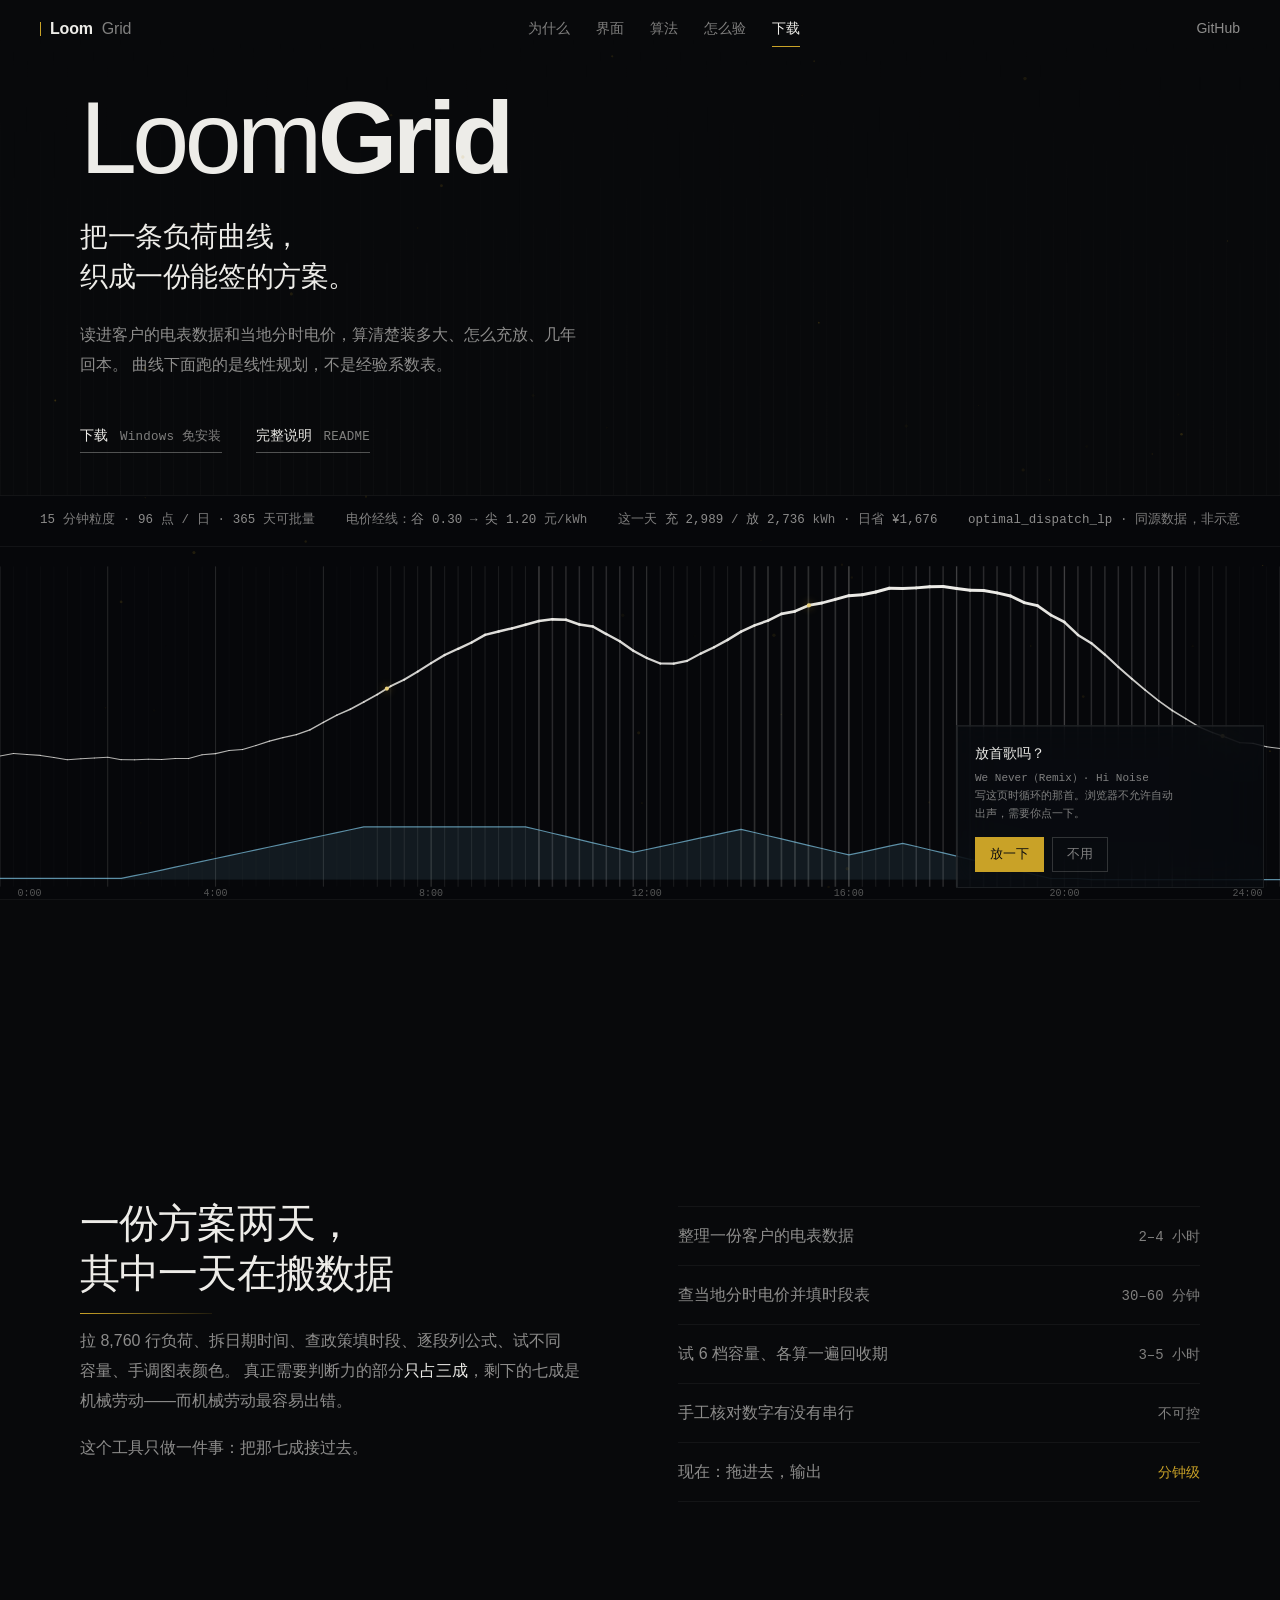
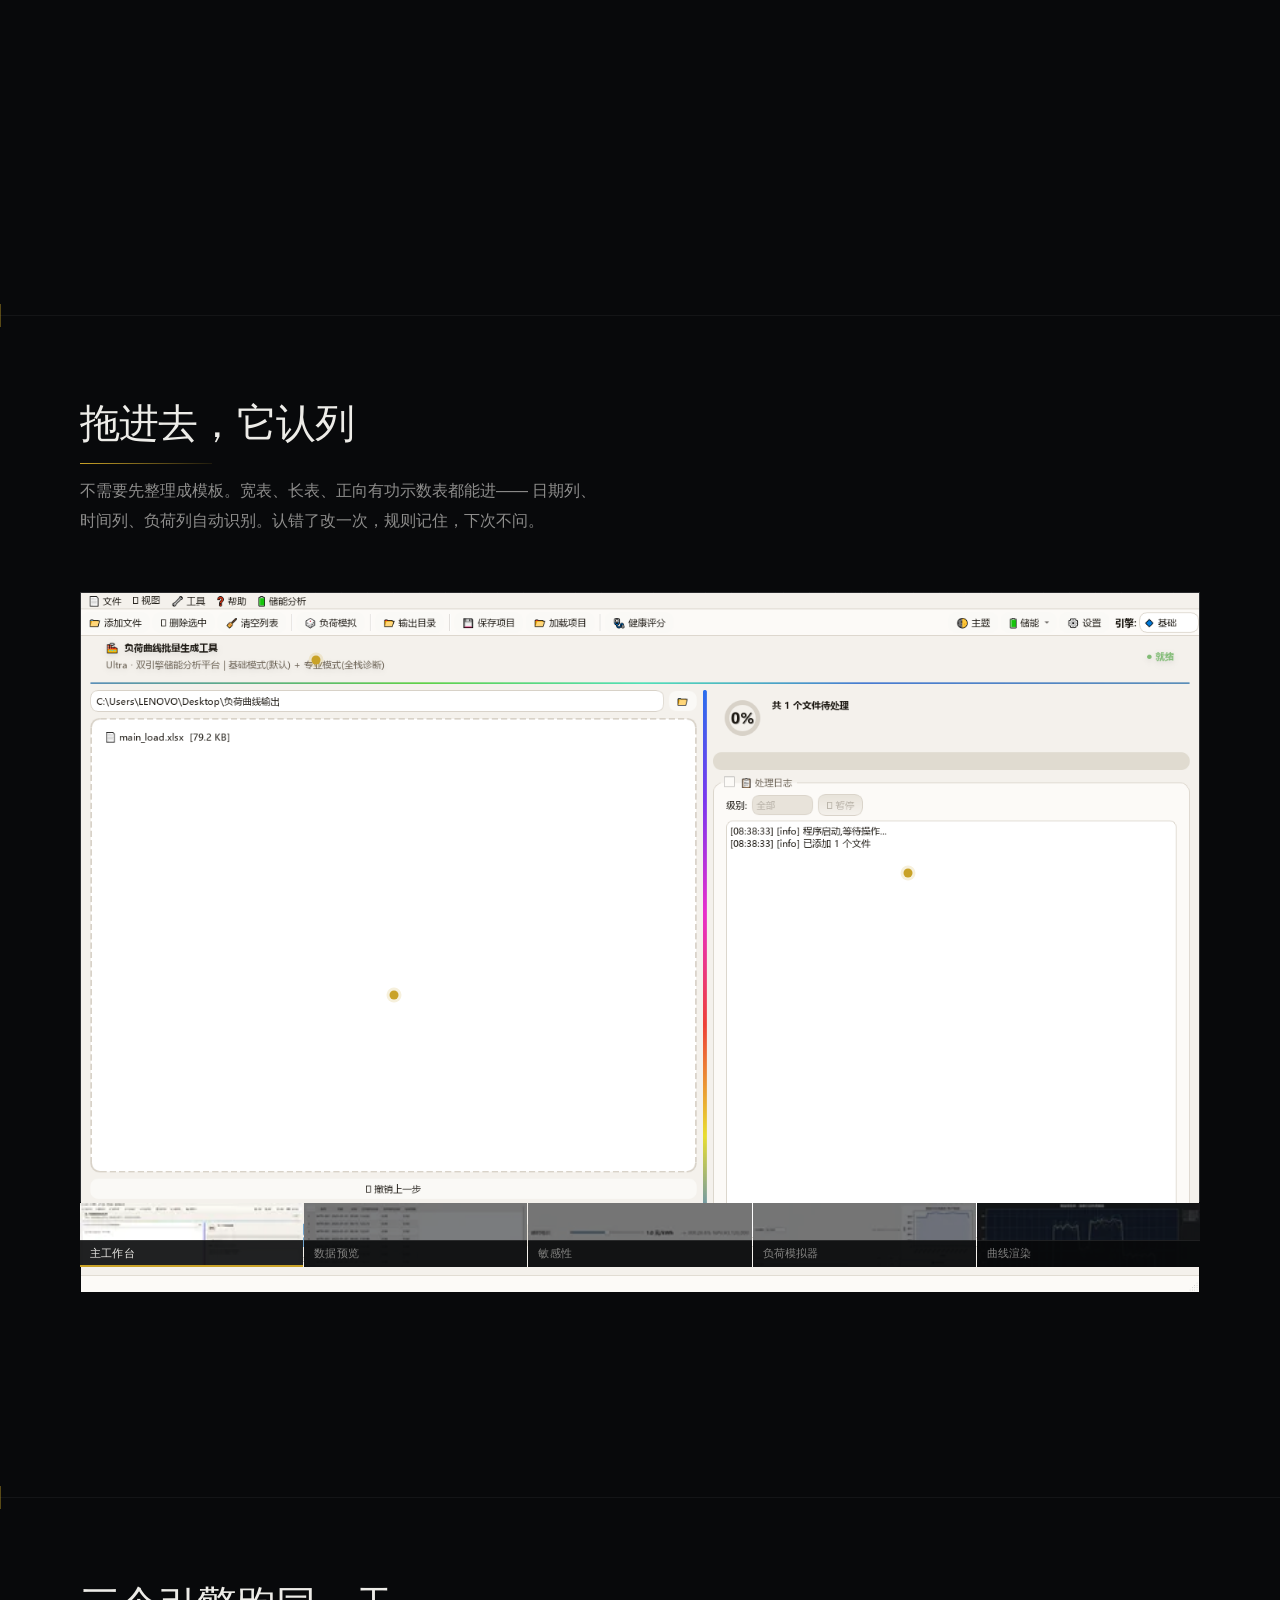
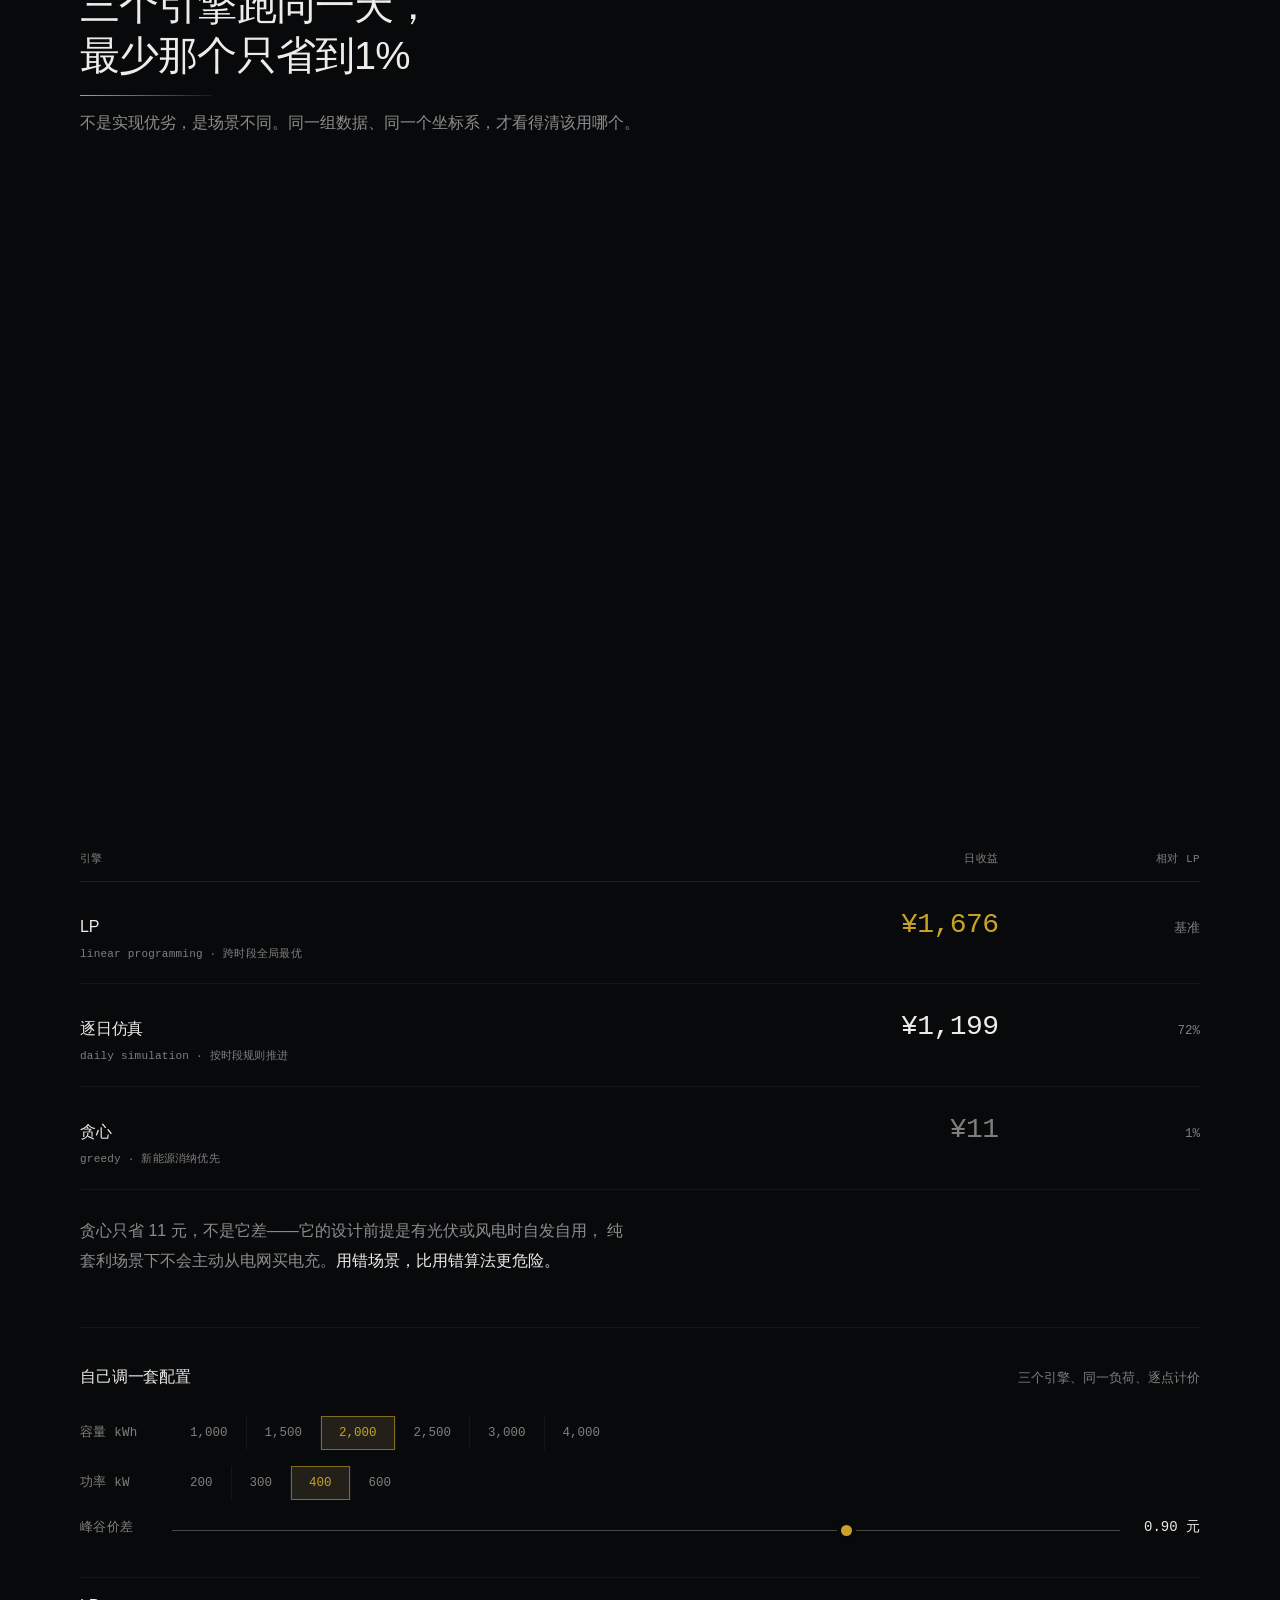
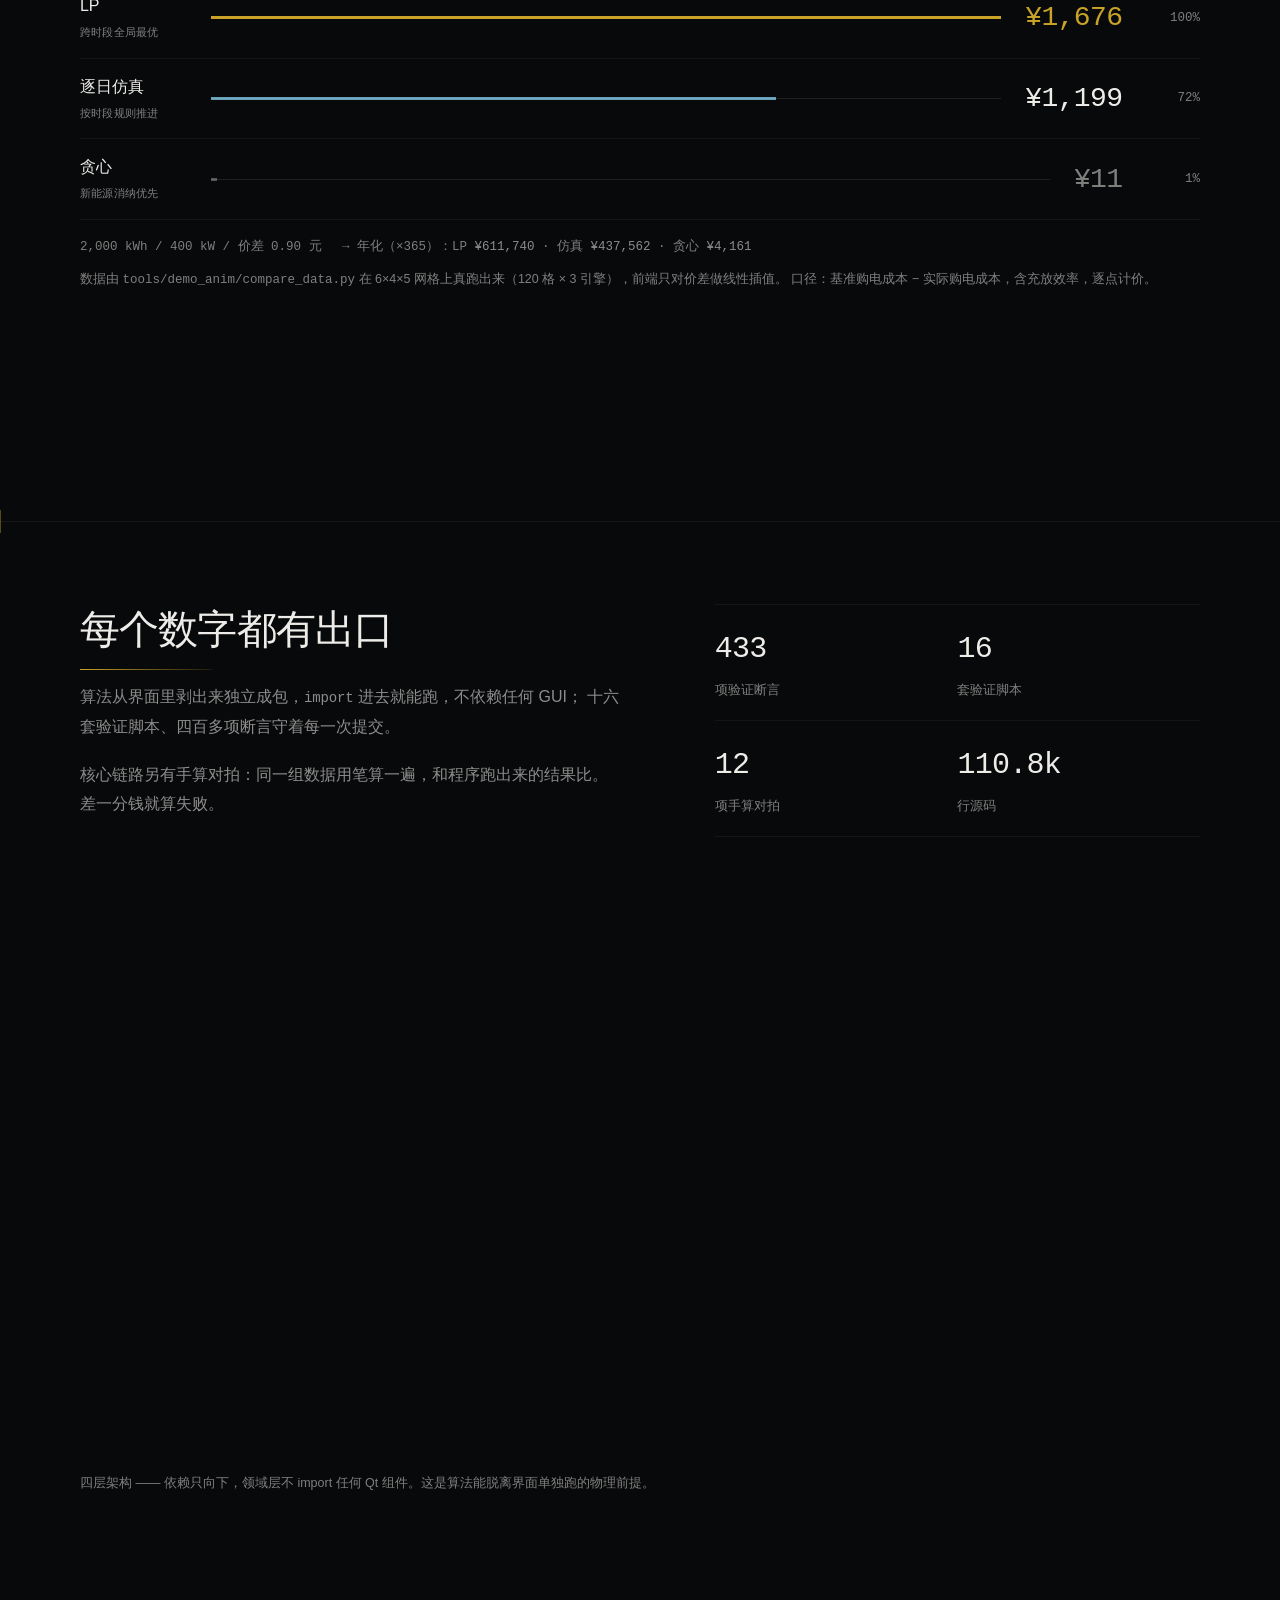
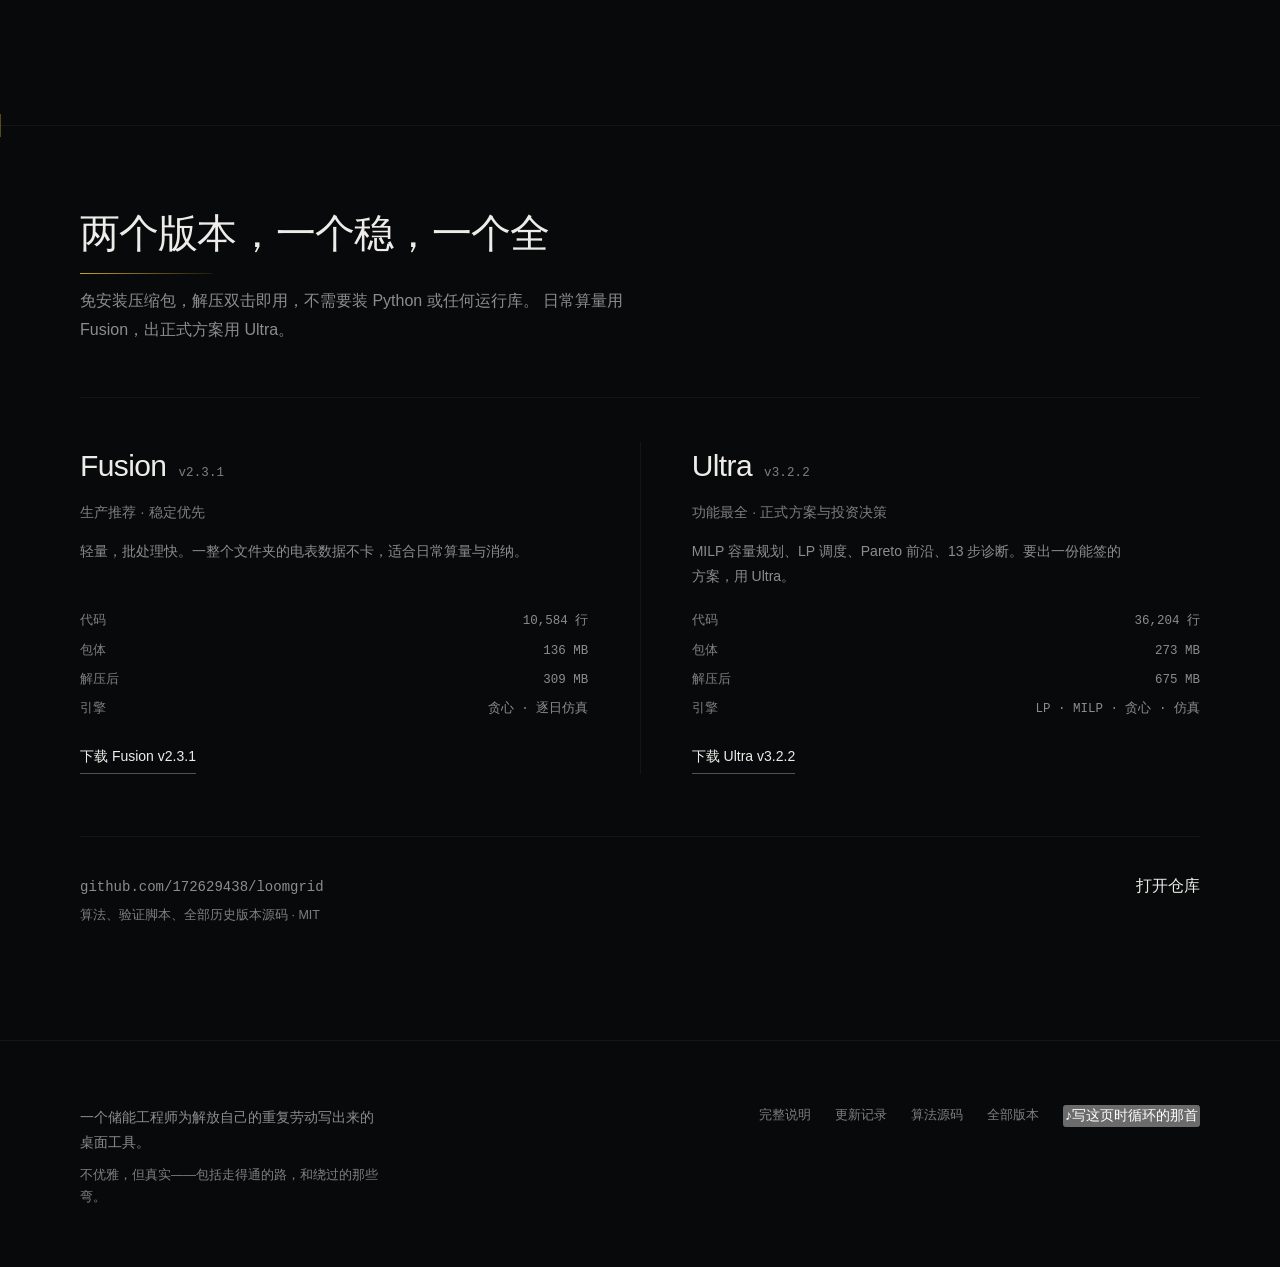
==== docs/index.html @ 033e8737 "fix(pages): 四处「紧」的地方松一档 逐元素量了内边距、文字宽、容器宽，再逐个截图看。数据上没有溢出 （scrollWidth 全部 ≤ clientWidth），但视觉上有四处贴得太近。 " ====
<!DOCTYPE html>
<html lang="zh-CN">
<head>
<meta charset="utf-8">
<meta name="viewport" content="width=device-width, initial-scale=1">
<title>LoomGrid · 工商业储能测算工作台</title>
<meta name="description" content="读进客户的电表数据和当地分时电价，算清楚装多大、怎么充放、几年回本。算法可单独运行，433 项断言守着每一个数字。">
<link rel="icon" href="assets/app.png" sizes="256x256">
<link rel="apple-touch-icon" href="assets/app.png">
<meta name="theme-color" content="#08090B">
<meta name="color-scheme" content="dark">
<link rel="canonical" href="https://172629438.github.io/loomgrid/">

<!-- 分享卡片：没有这几行，链接发到群里就只有一行裸 URL -->
<meta property="og:type" content="website">
<meta property="og:site_name" content="LoomGrid">
<meta property="og:title" content="LoomGrid · 把一条负荷曲线，织成一份能签的方案">
<meta property="og:description" content="工商业储能测算工作台：读进电表数据与分时电价，算清装多大、怎么充放、几年回本。曲线下面跑的是线性规划，不是经验系数表。">
<meta property="og:image" content="https://172629438.github.io/loomgrid/assets/og.png">
<meta property="og:image:width" content="1200">
<meta property="og:image:height" content="630">
<meta property="og:url" content="https://172629438.github.io/loomgrid/">
<meta property="og:locale" content="zh_CN">
<meta name="twitter:card" content="summary_large_image">
<meta name="twitter:title" content="LoomGrid · 把一条负荷曲线，织成一份能签的方案">
<meta name="twitter:description" content="工商业储能测算工作台。线性规划求解，433 项断言守着每一个数字。">
<meta name="twitter:image" content="https://172629438.github.io/loomgrid/assets/og.png">
<script>
/* 渐进增强：脚本可用才启用入场编排；否则整页静态完整可读 */
document.documentElement.className += ' js';
</script>
<style>
/* ══════════════════════════════════════════════════════════════
   LoomGrid 落地页 · 方向「经线」

   页面是一台织机：时间轴是经线，数据是纬线，方案是织出来的布。
   Loom = 织机，Grid = 电网。名字里的隐喻第一次被用起来。

   TOKEN 计划
   ─────────────────────────────────────────────────────────────
   色彩   void #08090B（底 88%） · ink #EDECE8（暖白，非纯白）
          ash 三级 .58/.34/.18 · gold #C9A227（全页 <1.5%）
          ice #8FDDFF（只给数据：曲线 / SOC）
   字体   正文 "PingFang SC","Microsoft YaHei",sans-serif
          数字与刻度 ui-monospace,"JetBrains Mono",Consolas
   字阶   88 / 42 / 20 / 15 / 12.5  （5 档，标题与正文 5.9× 跳跃）
   间距   节距 clamp(104px,12vw,176px) · 内容宽 1120px
   硬约束 圆角 0 · 阴影 0 · 发光 0 · 渐变按钮 0 · 大写 eyebrow 0
   ─────────────────────────────────────────────────────────────
   刻意排除（对照反 AI 味清单逐条点名）：
     全大写 tracked 眉题 / 中点串 / → 尾巴 / 01–04 编号卡 /
     数字递增 / 万物滚动 fade-up / 彩色 accent >2 / 单一圆角全元素 /
     hover:scale / 伪真诚标题句
   ══════════════════════════════════════════════════════════════ */

:root{
  --void:#08090B;
  --ink:#EDECE8;
  /* 三档灰的透明度按 WCAG AA 反算过（背景 #08090B）：
       .58 → 5.8:1   正文
       .52 → 4.9:1   次要信息（原 .34 只有 2.72:1，不达标）
       .32 → 2.6:1   纯装饰（箭头、单位、分隔符——正文不引用这一档） */
  --ash1:rgba(237,236,232,.58);
  --ash2:rgba(237,236,232,.52);
  --ash3:rgba(237,236,232,.32);
  --gold:#C9A227;
  --gold-dim:rgba(201,162,39,.42);
  --ice:#8FDDFF;
  --line:rgba(237,236,232,.10);
  --line-soft:rgba(237,236,232,.055);
  --sans:"PingFang SC","Microsoft YaHei",-apple-system,"Segoe UI",sans-serif;
  --mono:ui-monospace,"JetBrains Mono","Cascadia Mono",Consolas,monospace;
  --wrap:1120px;

  /* ── 动效 token ────────────────────────────────────────────────
     时间：四档。140 以下给颜色/透明度，600 以上给整块进出。
     缓动：默认 cubic-bezier，浏览器支持 linear() 时换成真弹簧
           （阻尼谐振子方程采样，见 tools/motion_tokens.py）。

     为什么不全用弹簧：CSS transition 被中途打断时有个
     "reversing shortening factor"，会把剩余时长按比例压短——
     弹簧本来 620ms，中途反向可能只跑 150ms，看起来像撞墙。
     所以弹簧只给"一次性、不会被打断"的过渡（幕布、条形、金线）；
     高频交互（探针、hover）用普通 ease，反而不违和。
     ───────────────────────────────────────────────────────────── */
  --t-1:120ms;   /* 微：颜色、透明度 */
  --t-2:220ms;   /* 小：下划线、按钮 */
  --t-3:380ms;   /* 中：面板、条形 */
  --t-4:620ms;   /* 大：幕布、整块 */

  --ease-out:cubic-bezier(.22,1,.36,1);
  --ease-in-out:cubic-bezier(.65,0,.35,1);
  --spring-tight:cubic-bezier(.34,1.32,.64,1);
  --spring-soft:cubic-bezier(.22,1,.36,1);
  --spring-snap:cubic-bezier(.2,1.7,.5,1);

  /* 字号：8 档。19 → 8 的依据是「人眼分辨不出来、代码里却各写各的」——
     10.5/11 合并、11.5/12/12.5 合并、13~14.52 合并、15~17 合并。
     合并后每档都有明确职责，改版时只改这里。               */
  --fs-11:11px;      /* 刻度：表头、单位、播放器时间 */
  --fs-12_5:12.5px;  /* 小字：元信息、说明、标签 */
  --fs-14:14px;      /* 紧凑：导航、按钮、卡内正文 */
  --fs-16:16px;      /* 正文 */
  --fs-28:28px;      /* 金额：表格与对照器统一 */
  --fs-30:30px;      /* 展示数字、h3、hero 副标题 */
  --fs-42:42px;      /* h2 */
  --fs-104:104px;    /* h1 */
}

@supports (transition-timing-function: linear(0,1)){
  :root{
    --spring-tight:linear(0, 0.0839, 0.2657, 0.4706, 0.6565, 0.8045, 0.9106, 0.9789, 1.0174, 1.0347, 1.0384, 1.0345, 1.0272, 1.0194, 1.0124, 1.0069, 1.003, 1.0006, 0.9992, 0.9986, 0.9985, 0.9987, 0.999, 0.9993, 1);
    --spring-soft:linear(0, 0.0437, 0.1446, 0.2697, 0.3986, 0.5193, 0.6257, 0.7156, 0.7891, 0.8473, 0.8924, 0.9264, 0.9515, 0.9695, 0.9821, 0.9906, 0.9962, 0.9996, 1.0016, 1.0026, 1.0029, 1.0029, 1.0027, 1.0023, 1.0019, 1.0015, 1.0012, 1.0009, 1.0007, 1);
    --spring-snap:linear(0, 0.1146, 0.3633, 0.6349, 0.8625, 1.0181, 1.1011, 1.1262, 1.1139, 1.0832, 1.0488, 1.0194, 0.9989, 0.9878, 0.9841, 0.9854, 0.9891, 0.9935, 0.9973, 1, 1.0015, 1.002, 1.0019, 1.0014, 1.0009, 1.0004, 1);
  }
}

*{margin:0;padding:0;box-sizing:border-box}
html{scroll-behavior:smooth}
body{
  background:var(--void);color:var(--ink);
  font-family:var(--sans);line-height:1.62;
  -webkit-font-smoothing:antialiased;
  overflow-x:hidden;
}
img{display:block;max-width:100%}
a{color:inherit;text-decoration:none}
::selection{background:rgba(201,162,39,.28)}

.wrap{width:min(var(--wrap),calc(100% - 44px));margin:0 auto}

/* ── 经线装置 ───────────────────────────────────────────────
   整页共用一套 24 小时经线。hero 里它是电价，后面各节里它是
   极淡的背景纹理（opacity 0.02），让整页读起来是同一块布。   */
.warp{position:absolute;inset:0;pointer-events:none;z-index:0;overflow:hidden}
.warp svg{width:100%;height:100%}

/* ── 节 ── */
/* 节距：线上 clamp(88,9vw,116) + 线下 clamp(64,6.4vw,84)。
   之前 padding 一整块 172.8px、分割线紧贴内容，线上有留白而线下为零——
   分割线看起来像压在标题上，而不是把两节分开。 */
section{position:relative;padding:clamp(88px,9vw,116px) 0 clamp(88px,9vw,116px);scroll-margin-top:58px}
section > .wrap{position:relative;z-index:1}

/* 节首：一条贯穿线 + 左端金色刻度 */
.cut{
  height:1px;background:var(--line-soft);position:relative;
  margin-bottom:clamp(64px,6.4vw,84px);
}
.cut::before{
  content:"";position:absolute;left:0;top:-11px;
  width:1px;height:23px;background:var(--gold-dim);
}

/* ── 标题系统 ── */
h2{
  font-size:clamp(26px,3.1vw,42px);
  font-weight:500;letter-spacing:-.022em;line-height:1.26;
  max-width:22ch;text-wrap:balance;
}
h2 .q{color:var(--ash1)}
.lead{
  font-size:clamp(var(--fs-14),1.32vw,var(--fs-16));
  color:var(--ash1);max-width:64ch;margin-top:28px;
  line-height:1.86;font-weight:300;
  /* 字号收敛后 60ch 的绝对宽度变窄，正文最后一行会被挤成孤字（实测
     #workbench 的 lead 末行只剩「问。」）。pretty 专门避免这个。 */
  text-wrap:pretty;
}
.lead b{color:var(--ink);font-weight:500}
.lead code{
  font-family:var(--mono);font-size:var(--fs-14);
  color:var(--ash1);letter-spacing:-.01em;
}
.sub{font-size:var(--fs-12_5);color:var(--ash2);line-height:1.7;text-wrap:pretty}

/* ══════════ 导航 ══════════ */
nav{
  position:fixed;top:0;left:0;right:0;z-index:90;
  display:flex;align-items:center;justify-content:space-between;
  padding:0 clamp(18px,3.4vw,40px);height:58px;
  border-bottom:1px solid transparent;
  transition:background var(--t-2) var(--ease-out),border-color var(--t-2) var(--ease-out);
}
nav.on{background:rgba(8,9,11,.86);backdrop-filter:blur(12px);border-bottom-color:var(--line-soft)}
.brand{display:flex;align-items:center;gap:9px;font-size:var(--fs-16);letter-spacing:-.012em;font-weight:600}
.brand i{width:1px;height:14px;background:var(--gold);display:block}
.brand b{font-weight:600}
.brand span{font-weight:300;color:var(--ash2)}
.navlist{display:flex;gap:26px;font-size:var(--fs-14);color:var(--ash2)}
.navlist a{transition:color var(--t-1) var(--ease-out)}
.navlist a:hover{color:var(--ink)}
.navout{font-size:var(--fs-14);color:var(--ash1);transition:color var(--t-1) var(--ease-out)}
.navout:hover{color:var(--ink)}
@media(max-width:860px){.navlist{display:none}}

/* ══════════ HERO ══════════ */
#hero{padding:0;min-height:100vh;display:flex;flex-direction:column;justify-content:flex-end;position:relative}

/* 经线穿屏：96 根竖线从顶部一直延伸到织面，上部渐隐。
   整个首屏因此是同一块布，而不是“文字 + 下方一张图”。*/
#hero::before{
  content:"";position:absolute;inset:0;z-index:0;pointer-events:none;
  background-image:linear-gradient(90deg,rgba(237,236,232,.055) 1px,transparent 1px);
  background-size:calc(100% / 96) 100%;
  -webkit-mask-image:linear-gradient(180deg,transparent 0%,rgba(0,0,0,.22) 26%,rgba(0,0,0,.55) 62%,#000 88%);
  mask-image:linear-gradient(180deg,transparent 0%,rgba(0,0,0,.22) 26%,rgba(0,0,0,.55) 62%,#000 88%);
}
#hero > *{position:relative;z-index:1}

.hero-top{
  flex:1;display:flex;align-items:center;
  padding:clamp(80px,9vh,100px) 0 clamp(28px,3.6vh,40px);
}
.hero-copy{width:min(var(--wrap),calc(100% - 44px));margin:0 auto}
h1{
  font-size:clamp(54px,8vw,104px);
  font-weight:400;letter-spacing:-.045em;line-height:.94;
  margin-bottom:clamp(18px,2.6vw,30px);
}
h1 b{font-weight:600}
.hero-line{
  font-size:clamp(20px,2.2vw,30px);font-weight:400;
  letter-spacing:-.014em;line-height:1.45;color:var(--ink);
  max-width:24ch;
}
.hero-line .dim{color:var(--ash2)}
.hero-desc{
  margin-top:22px;font-size:clamp(var(--fs-14),1.28vw,var(--fs-16));
  color:var(--ash1);max-width:56ch;line-height:1.86;font-weight:300;
}
.hero-act{margin-top:clamp(30px,4vw,44px);display:flex;gap:34px;flex-wrap:wrap}
.hero-act a{
  font-size:var(--fs-14);color:var(--ink);padding-bottom:5px;
  border-bottom:1px solid var(--ash3);transition:border-color var(--t-1) var(--ease-out),color var(--t-1) var(--ease-out);
}
.hero-act a:hover{border-bottom-color:var(--gold);color:var(--gold)}
.hero-act a em{font-style:normal;font-family:var(--mono);font-size:var(--fs-12_5);color:var(--ash2);margin-left:8px;letter-spacing:.02em}

/* 织面 —— 全幅，贴上下两条线，不在任何卡片里 */
.loom{
  position:relative;width:100%;
  border-top:1px solid var(--line-soft);
  border-bottom:1px solid var(--line-soft);
  background:#06070A;
}
.loom{position:relative}
.loom svg{display:block;width:100%;height:auto;overflow:visible}


@media (prefers-reduced-motion:no-preference){
  @supports (animation-timeline: view()){
      }
}
/* 织面用 preserveAspectRatio="none" 填充容器，纵向拉伸会连带改变线宽，
   non-scaling-stroke 让描边保持设计值（1.5px 的负荷线到哪都是 1.5px）。 */
#loomSvg path,#loomSvg line{vector-effect:non-scaling-stroke}
.loom-meta{
  position:relative;display:flex;justify-content:space-between;gap:24px;
  flex-wrap:wrap;padding:14px clamp(18px,3.4vw,40px) 15px;
  font-family:var(--mono);font-size:var(--fs-12_5);line-height:1.7;
  letter-spacing:.008em;color:var(--ash2);
  border-bottom:1px solid var(--line-soft);
}
.loom-meta b{color:var(--ash1);font-weight:400}
@media(max-width:700px){.loom-meta{font-size:var(--fs-11);gap:14px}}

/* ══════════ 01 为什么 ══════════ */
.why-top{
  display:grid;grid-template-columns:1fr 1fr;gap:clamp(36px,6vw,90px);
  align-items:start;
}
@media(max-width:880px){.why-top{grid-template-columns:1fr;gap:36px}}

.costlist{margin-top:8px}
.costrow{
  display:grid;grid-template-columns:1fr auto;gap:18px;
  align-items:baseline;padding:16px 0;
  border-bottom:1px solid var(--line-soft);
}
.costrow:first-child{border-top:1px solid var(--line-soft)}
.costrow .k{font-size:var(--fs-16);color:var(--ash1)}
.costrow .v{
  font-family:var(--mono);font-size:var(--fs-14);color:var(--ash2);
  font-variant-numeric:tabular-nums;white-space:nowrap;
}
.costrow .v b{color:var(--ink);font-weight:500}
.costrow.hi .v b{color:var(--gold)}

/* ══════════ 02 界面 ══════════ */
/* 界面截图是浅底的——故意不滤不反色。给它们一个明确的框，
   它们就成了“产品的脸”，而不是一页白纸贴上来。*/
.shot{position:relative;border:1px solid rgba(237,236,232,.14);background:#0D0F13}
.shot img{width:100%;display:block}
/* 截图可放大 —— 390 屏上界面图缩到 335px 宽，文字读不出来。
   指针给 zoom-in 作为暗示，点击开原尺寸。 */
a.zoomimg{ display:block; cursor:zoom-in; position:relative; z-index:1 }

/* ── 卡牌化 ────────────────────────────────────────────────────
   炉石那套的运动逻辑：卡片有重量，悬停会「升起」，鼠标移动时跟着转。
   不抄它的美术（发光、粒子）——这是工程工具，不是游戏。

   两个变量由 JS 写入：
     --rx / --ry  鼠标在卡面上的位置（-1 ~ 1）
   卡片本体用 perspective + rotate 做出厚度感。 */
.shot{
  --rx:0; --ry:0;
  position:relative;
  transform-style:preserve-3d;
  transition:border-color var(--t-2) var(--ease-out),
             background var(--t-2) var(--ease-out),
             box-shadow var(--t-2) var(--ease-out),
             transform 420ms cubic-bezier(.22,.9,.24,1);
  will-change:transform;
}
/* ── 卡片光斑 ──────────────────────────────────────────────────
   鼠标在卡上移动，一道金色光跟着走。用 plus-lighter 只加不减，
   截图不会被压暗——这是关键，普通 overlay 会把浅底界面染成脏黄。
   --mx / --my 与 3D 倾斜共用同一组变量。 */
.shot::before{
  content:""; position:absolute; inset:0; pointer-events:none; z-index:2;
  background:radial-gradient(circle 240px at var(--mx,50%) var(--my,50%),
    rgba(201,162,39,.20), rgba(201,162,39,.06) 45%, transparent 68%);
  mix-blend-mode:plus-lighter;
  opacity:0;
  transition:opacity 300ms var(--ease-out);
}
.shot:hover::before{ opacity:1 }

/* ── 卡片金属反光 ──────────────────────────────────────────────
   一道窄光带斜着扫过卡面，位置跟鼠标走。
   和光斑（::before）分工：光斑是「照亮」，反光是「反光」——
   前者径向、后者线性，两者叠加才有金属感。
   同样用 plus-lighter，不压暗截图。 */
.shot::after{
  content:""; position:absolute; inset:0; pointer-events:none; z-index:2;
  background:linear-gradient(104deg,
    transparent 38%,
    rgba(255,255,255,.055) 46%,
    rgba(232,207,122,.13) 51%,
    rgba(255,255,255,.05) 56%,
    transparent 64%);
  background-size:260% 100%;
  background-position:var(--shx, -60%) 0;
  mix-blend-mode:plus-lighter;
  opacity:0;
  transition:opacity 320ms var(--ease-out),
             background-position 180ms linear;
}
.shot:hover::after{ opacity:1 }

/* 流动光点 */
.flowdot{ filter:drop-shadow(0 0 5px rgba(201,162,39,.85)) }
@media (prefers-reduced-motion:reduce){
  .flowg{ display:none }
  .shot::after{ display:none }
}

/* 悬停：升起 + 跟随鼠标的 3D 倾斜 + 一层投影 */
.shot:hover{
  border-color:rgba(201,162,39,.46);
  background:#101216;
  transform:
    perspective(900px)
    translateY(-10px)
    rotateX(calc(var(--ry) * -5deg))
    rotateY(calc(var(--rx) * 7deg))
    scale(1.015);
  box-shadow:
    0 28px 64px -24px rgba(0,0,0,.85),
    0 0 0 1px rgba(201,162,39,.18);
  z-index:2;
}
.shot:hover figcaption{ color:var(--ash1); border-top-color:rgba(201,162,39,.24) }
/* 按住：像把卡捏起来，压一点 */
.shot:active{ transform:perspective(900px) translateY(-4px) scale(0.995) }
/* 灯箱打开时，来源卡在原位淡出，造成「卡飞走了」的错觉 */
.shot.lifted{ opacity:.18; transition:opacity 300ms var(--ease-out) }

/* 右上角：「展开」 */
a.zoomimg::after{
  content:"展开"; position:absolute; right:10px; top:10px;
  padding:4px 9px; font-family:var(--mono); font-size:var(--fs-11);
  letter-spacing:.06em; color:var(--ink);
  background:rgba(8,9,11,.78);
  border:1px solid rgba(237,236,232,.22);
  opacity:0; transform:translateY(-4px);
  transition:opacity var(--t-1) var(--ease-out),
             transform var(--t-1) var(--ease-out);
  pointer-events:none;
}
a.zoomimg:hover::after,a.zoomimg:focus-visible::after{ opacity:1; transform:none }

/* ── 灯箱 ──────────────────────────────────────────────────────
   站内放大：遮罩 + 大图 + 标注点 + 说明 + 计数 + 左右切换。
   图按 viewport 做上限，不裁切；遮罩点空白即可关。 */
/* 灯箱：不用 display 硬切。display 无法过渡，
   改成 visibility + opacity，让遮罩能淡、图能飞。 */
.litebox{
  position:fixed; inset:0; z-index:300;
  display:flex; align-items:center; justify-content:center;
  /* 背景交给 #lbShader（WebGL 噪声溶解）；没 WebGL 时这条兜底 */
  background:rgba(6,7,10,.945);
  -webkit-backdrop-filter:blur(18px) saturate(140%);
  backdrop-filter:blur(18px) saturate(140%);
  opacity:0; visibility:hidden;
  /* 斜切推进：遮罩不是一个平面淡进来，是从下往上「被推」进来。
     绝区零的转场就是这个路子——平面在动，透明度只是配角。 */
  clip-path:inset(100% 0 0 0);
  transition:clip-path 520ms cubic-bezier(.16,.84,.24,1),
             opacity 200ms var(--ease-out),
             visibility 0s linear 520ms;
}
.litebox.on{
  opacity:1; visibility:visible;
  clip-path:inset(0 0 0 0);
  transition:clip-path 560ms cubic-bezier(.16,.84,.24,1),
             opacity 180ms var(--ease-out),
             visibility 0s;
}
/* 关闭：从下往上收回，比打开快一档（面积律：退场 0.6×进场） */
.litebox.closing{
  opacity:1;
  clip-path:inset(0 0 100% 0);
  transition:clip-path 340ms cubic-bezier(.4,.06,.3,1),
             opacity 340ms var(--ease-out) 120ms,
             visibility 0s linear 520ms;
}
/* 关闭中：遮罩先淡，与图飞回同时进行（关闭逻辑见 JS） */
.litebox.closing{
  opacity:0;
  transition:opacity 300ms var(--ease-out), visibility 0s linear 300ms;
}

/* ── shader 转场层 ─────────────────────────────────────────────
   噪声溶解由 WebGL 画；这层只在灯箱开着时存在。
   has-shader 时把 CSS 的 clip-path 和背景都让出来。 */
#lbShader{
  position:fixed; inset:0; z-index:299;
  pointer-events:none; display:none;
}
.litebox.has-shader{ background:transparent; clip-path:none !important; }
.litebox.has-shader.on, .litebox.has-shader.closing{
  clip-path:none !important;
}
/* 图与说明跟着遮罩一起淡入；FLIP 的位移由 JS 写在 transform 上，
   所以这里的 transform 只做收尾（从 0.98 到 1 那種轻微落位）。 */
.litebox .lb-stage{
  transform:scale(.985); opacity:0;
  transition:transform 420ms cubic-bezier(.22,.9,.24,1),
             opacity 300ms var(--ease-out);
}
.litebox.on .lb-stage{ transform:none; opacity:1 }
.litebox .lb-stage{ position:relative; max-width:94vw; max-height:88vh }
.litebox .lb-img{
  display:block; max-width:94vw; max-height:88vh;
  width:auto; height:auto; object-fit:contain;
  border:1px solid rgba(237,236,232,.16);
  background:#0A0C10;
}
/* 灯箱里的标注点：位置百分比相同，只是尺度变大 */
.litebox .shotmark{ z-index:2 }
.litebox .lb-cap{
  position:absolute; left:0; right:0; bottom:-46px;
  display:flex; justify-content:space-between; align-items:baseline; gap:20px;
  font-size:var(--fs-12_5); color:var(--ash2);
}
.litebox .lb-cap b{ color:var(--ink); font-weight:400 }
.litebox .lb-count{
  position:absolute; right:calc(100% + 18px); top:0;
  font-family:var(--mono); font-size:var(--fs-11);
  color:var(--ash2); letter-spacing:.08em; white-space:nowrap;
}
.litebox .lb-x{
  position:absolute; right:calc(100% + 18px); top:26px;
  width:32px; height:32px; display:grid; place-items:center;
  background:none; border:1px solid rgba(237,236,232,.22);
  color:var(--ink); font-size:16px; line-height:1; cursor:pointer;
  transition:border-color var(--t-1) var(--ease-out),color var(--t-1) var(--ease-out);
}
.litebox .lb-x:hover{ border-color:var(--gold); color:var(--gold) }
.litebox .lb-prev,.litebox .lb-next{
  position:absolute; top:50%; transform:translateY(-50%);
  width:40px; height:56px; display:grid; place-items:center;
  background:none; border:1px solid rgba(237,236,232,.18);
  color:var(--ink); font-size:15px; cursor:pointer;
  transition:border-color var(--t-1) var(--ease-out),color var(--t-1) var(--ease-out);
}
.litebox .lb-prev{ left:-56px } .litebox .lb-next{ right:-56px }
.litebox .lb-prev:hover,.litebox .lb-next:hover{ border-color:var(--gold); color:var(--gold) }
.litebox .lb-prev[disabled],.litebox .lb-next[disabled]{ opacity:.22; cursor:default }
@media (max-width:900px){
  .litebox .lb-count{ right:auto; left:0; top:-24px }
  .litebox .lb-x{ right:0; top:-46px }
  .litebox .lb-prev{ left:-8px } .litebox .lb-next{ right:-8px }
  .litebox .lb-cap{ position:static; margin-top:10px }
}
@media (prefers-reduced-motion:reduce){
  .shot,.shot:hover,.shot:active{
    transform:none !important;
    transition:border-color 120ms,background 120ms !important;
  }
  .litebox *,.litebox,.shot,a.zoomimg::after{ transition:none !important }
  .litebox .lb-stage{ transform:none !important; opacity:1 !important }
}

/* ── 截图标注点 ────────────────────────────────────────────────
   一个 9px 的点，悬停或键盘聚焦时放大并浮出一句话。
   说的不是「这是什么功能」，是「这一处为什么值得看」。
   点在图片之上、放大链接之下——点它不会触发看原图。 */
.shotmark{
  position:absolute; width:9px; height:9px;
  /* 用 transform 居中，不用负 margin：
     负 margin 会让可点击区域与可视位置错开，自动化测试 hover 不到。 */
  transform:translate(-50%,-50%);
  border-radius:50%; background:var(--gold); cursor:help; z-index:3;
  box-shadow:0 0 0 3px rgba(201,162,39,.16);
  transition:transform var(--t-1) var(--ease-out),
             box-shadow var(--t-1) var(--ease-out);
}
.shotmark:hover,.shotmark:focus-visible,.shotmark.on{
  transform:translate(-50%,-50%) scale(1.6);
  box-shadow:0 0 0 6px rgba(201,162,39,.20);
  outline:none;
}
.shotmark::after{
  content:attr(data-note);
  position:absolute; left:50%; bottom:calc(100% + 12px);
  transform:translateX(-50%);
  width:max-content; max-width:250px;
  padding:9px 11px; font-size:var(--fs-12_5); line-height:1.62;
  color:var(--ink); background:rgba(8,9,11,.95);
  border:1px solid rgba(237,236,232,.20); border-left:1px solid var(--gold-dim);
  opacity:0; pointer-events:none; transition:opacity var(--t-1) var(--ease-out);
  white-space:normal;
}
.shotmark:hover::after,.shotmark:focus-visible::after,.shotmark.on::after{ opacity:1 }
/* 靠右的点，说明框往左展开，不然会被裁 */
.shotmark.at-r::after{ left:auto; right:-6px; transform:none }
/* 靠下的点，说明框翻到下面 */
.shotmark.at-b::after{ bottom:auto; top:calc(100% + 12px) }
@media (max-width:700px){
  .shotmark{ width:8px; height:8px }
  .shotmark::after{ max-width:200px; font-size:var(--fs-11) }
}
@media (prefers-reduced-motion:reduce){
  .shotmark,.shotmark::after{ transition:none }
}
a.zoomimg:focus-visible{ outline:1px solid var(--gold); outline-offset:2px }
.shot figcaption{
  padding:12px 14px;font-size:var(--fs-12_5);color:var(--ash2);
  display:flex;justify-content:space-between;gap:16px;flex-wrap:wrap;
  border-top:1px solid rgba(237,236,232,.10);
  background:#0A0C10;
}
.shot figcaption b{color:var(--ash1);font-weight:400}
/* ── 主从图库 ──────────────────────────────────────────────────
   五张图不是五段插图，是一个单元：一张主视图 + 一条缩略索引。
   缩略条本身就是卡组的样子——点它换主图，主图点开进灯箱。 */
.gallery{ margin-top:clamp(34px,4.6vw,56px) }

.g-stage{
  position:relative;
  /* 高度设在图片区（下面的 a.zoomimg），不设在这里——
     设在容器上会把 figcaption 挤出边界，说明被缩略条压住。 */
  border:1px solid rgba(237,236,232,.14);
  /* 展台底：极淡的经线纹。竖图两侧会留黑边，
     有了这层纹理，留白读起来是「展台」而不是「空了」。 */
  background:
    repeating-linear-gradient(90deg,
      rgba(237,236,232,.022) 0 1px, transparent 1px 26px),
    #0A0C10;
  transition:border-color var(--t-2) var(--ease-out);
}
.g-stage:hover{ border-color:rgba(201,162,39,.30) }
/* 主视图里只显示一张；其余 display:none，切的时候给一个落位动画 */
.g-stage .shot{
  display:none; height:100%; border:0; background:none;
  transform:none !important; box-shadow:none !important;
  flex-direction:column;
}
.g-stage .shot.on{
  display:flex;
  animation:gIn 480ms cubic-bezier(.22,.9,.24,1) both;
}
/* 图片区吃掉剩余高度，图在里面等比 contain */
/* 图片区定高：五张图长宽比不同（横图 1438×901、竖图 560×700），
   不定高的话竖图高度会翻倍，主视图一跳整页都抖。
   contain 居中，代价是竖图两侧留黑边——比版面跳动好。 */
.g-stage a.zoomimg{
  height:clamp(360px,44vw,660px);
  display:grid; place-items:center;
}
.g-stage a.zoomimg{ z-index:1 }
.g-stage .shot img{
  width:auto; height:auto;
  max-width:100%; max-height:100%;
  object-fit:contain;
}
.g-stage .shot figcaption{ flex:0 0 auto }
@keyframes gIn{
  from{ opacity:0; transform:translateY(10px) scale(.994) }
  to{ opacity:1; transform:none }
}

/* 缩略索引：等宽、紧排、当前项底部一条金线 */
.g-thumbs{
  display:grid; grid-template-columns:repeat(5,1fr);
  gap:1px; margin-top:1px;
  background:rgba(237,236,232,.10);
}
.g-thumb{
  position:relative; display:block; padding:0; border:0;
  background:#0A0C10; cursor:pointer; overflow:hidden;
  transition:background var(--t-1) var(--ease-out),
             transform 420ms cubic-bezier(.22,.9,.24,1),
             opacity 420ms var(--ease-out);
}
/* 一条卡组，一张张落位。JS 给 .in 逐个放行。 */
.js .g-thumbs .g-thumb{ opacity:0; transform:translateY(14px) }
.js .g-thumbs.in .g-thumb{ opacity:1; transform:none }
.js .g-thumb:hover{ transform:translateY(-3px) }
.g-thumb img{
  display:block; width:100%; height:64px;
  object-fit:cover; object-position:top center;
  opacity:.46; filter:grayscale(.35);
  transition:opacity var(--t-1) var(--ease-out), filter var(--t-1) var(--ease-out);
}
.g-thumb span{
  position:absolute; left:0; right:0; bottom:0;
  padding:5px 10px 6px;
  font-family:var(--mono); font-size:var(--fs-11); letter-spacing:.02em;
  color:var(--ash2); text-align:left;
  background:rgba(8,9,11,.90);
  border-top:1px solid rgba(237,236,232,.10);
  transition:color var(--t-1) var(--ease-out);
  white-space:nowrap; overflow:hidden; text-overflow:ellipsis;
}
.g-thumb:hover img{ opacity:.82; filter:none }
.g-thumb:hover span{ color:var(--ash1) }
.g-thumb.on{ background:#101216 }
.g-thumb.on img{ opacity:1; filter:none }
.g-thumb.on span{ color:var(--ink) }
.g-thumb.on::after{
  content:""; position:absolute; left:0; right:0; bottom:0; height:2px;
  background:var(--gold);
}
.g-thumb:focus-visible{ outline:1px solid var(--gold); outline-offset:-1px }

@media (max-width:700px){
  .g-thumb img{ height:44px }
  .g-thumb span{ font-size:9.5px; padding:2px 5px 3px }
}
@media (prefers-reduced-motion:reduce){
  .g-stage .shot.on{ animation:none }
  .g-thumb img,.g-thumb span,.g-stage{ transition:none }
}

/* 技术图版：给图一个明确的界，避免“淡色块浮在页面上”的失误感 */
.fig{border:1px solid var(--line-soft);background:#0A0C10}
.fig img{width:100%;display:block}

/* ══════════ 03 算法 ══════════ */
.engines-fig{margin-top:clamp(34px,4.6vw,52px)}.engtable{margin-top:clamp(28px,3.6vw,44px);width:100%;border-collapse:collapse}
.engtable th{
  text-align:left;font-family:var(--mono);font-size:var(--fs-11);font-weight:400;
  color:var(--ash2);letter-spacing:.04em;padding:0 0 12px;
  border-bottom:1px solid var(--line);
}
.engtable td{
  padding:20px 0;border-bottom:1px solid var(--line-soft);
  vertical-align:baseline;
}
.engtable .nm{font-size:var(--fs-16);font-weight:500;letter-spacing:-.012em}
.engtable .nm small{
  display:block;font-family:var(--mono);font-size:var(--fs-11);font-weight:400;
  color:var(--ash2);letter-spacing:.02em;margin-top:6px;
}
.engtable .num{
  font-family:var(--mono);font-size:clamp(20px,2.4vw,28px);font-weight:500;
  font-variant-numeric:tabular-nums;letter-spacing:-.02em;text-align:right;
}
.engtable .rel{
  font-family:var(--mono);font-size:var(--fs-12_5);color:var(--ash2);
  text-align:right;white-space:nowrap;
}
.engtable tr.lp .num{color:var(--gold)}
.engtable tr.sim .num{color:var(--ink)}
.engtable tr.greed .num{color:var(--ash2)}
.engtable td:last-child,.engtable th:last-child{padding-left:26px}
/* 窄屏：六个配置按钮在 390 宽度下会顶边，收窄内边距与字号 */
/* ── 窄屏：让织面看得清 ────────────────────────────────────────
   390 宽下按比例算只有 92px 高，三条曲线挤成一张扁纸，读不出形状。
   给固定高度让内容纵向拉伸；首屏也顺势上移，把曲线推进第一屏。 */
@media(max-width:700px){
  .loom svg{height:clamp(188px,50vw,262px)}
  .hero-top{align-items:flex-end;padding:clamp(44px,7.5vh,64px) 0 clamp(22px,3vh,30px)}
  .loom-meta{padding:10px 18px 11px;font-size:var(--fs-11);gap:6px 18px}
  /* 窄屏只留三条：规模、电价范围、当日充放省。
     技术出处（第 4 项）在移动端价值最低，让位给真数据。 */
  .loom-meta span:nth-child(4){display:none}
  #hero{min-height:auto}                       /* 不再凑满一屏，把下一节推进视线 */
  h1{font-size:clamp(44px,11.4vw,54px)}
  .hero-copy{width:calc(100% - 36px)}
}

/* ── 那首小曲 ──────────────────────────────────────────────────
   We Never（Remix）· Hi Noise，本地音轨，播放器自绘。

   自动收边：不聚焦时滑出视口，只留右侧 10px 一条竖向进度带——
   已唱过的段落从下往上亮金。缩起来之后剩下的正好是「放到哪儿了」，
   和页面里那条织面同一个叙事。

   时长按面积律：展开 280ms（ζ0.8，介于 --spring-tight 与
   --spring-soft 之间），收起 180ms（×0.64）且不吃反弹。
   ───────────────────────────────────────────────────────────── */
.tune{
  position:fixed;right:0;bottom:12px;z-index:60;
  display:flex;align-items:stretch;
  width:348px;max-width:calc(100vw - 8px);
  background:rgba(9,11,15,.96);
  border:1px solid rgba(237,236,232,.13);border-right:0;
  border-radius:0;                       /* 全站圆角 0，收边也守住 */
  opacity:0;pointer-events:none;
  transform:translateX(calc(100% - 12px));
  transition:transform 180ms cubic-bezier(.4,0,1,1),   /* 收起：快出，无回弹 */
             opacity 220ms var(--ease-out);
}
.tune.on{ opacity:.72;pointer-events:auto }
.tune.on.open{
  opacity:1;
  transform:translateX(0);
  transition:transform 280ms var(--spring-soft),       /* 展开：慢进，轻回弹 */
             opacity 200ms var(--ease-out);
}

/* 收边后唯一露出来的那 12px——它不是“残余”，是抽屉的拉手：
   中央一根短竖线告诉你这里能拉开，底部金色是唱到哪了。 */
.edge{
  position:relative;flex:0 0 12px;width:12px;min-width:0;
  background:linear-gradient(180deg,rgba(16,18,24,.97),rgba(10,12,16,.97));
  border-left:1px solid rgba(237,236,232,.2);
  cursor:pointer;overflow:hidden;
  transition:flex-basis 280ms var(--spring-soft),
             border-color var(--t-2) var(--ease-out);
}
.edge:hover{border-left-color:rgba(201,162,39,.75)}
/* 拉手：中央 20px 的短竖线 */
.edge::before{
  content:"";position:absolute;left:50%;top:50%;
  width:2px;height:24px;margin:-12px 0 0 -1px;
  background:rgba(237,236,232,.45);
  transition:background var(--t-2) var(--ease-out),transform var(--t-2) var(--ease-out);
}
.edge:hover::before{background:var(--gold);transform:scaleY(1.5)}
.edge i{
  position:absolute;left:0;right:0;bottom:0;height:0;
  background:linear-gradient(180deg,rgba(201,162,39,.95),rgba(201,162,39,.55));
  transition:height 180ms linear;
}
/* 播放中：进度顶端一粒光，跟着进度往上走；
   暂停就停在原地不动——用动效区分状态，不额外加图标 */
.edge::after{
  content:"";position:absolute;left:0;right:0;height:1px;bottom:0;
  background:rgba(201,162,39,.95);opacity:0;
  transition:opacity var(--t-2) var(--ease-out);
}
.tune.playing .edge::after{
  opacity:1;
  animation:edge-pulse 2.4s ease-in-out infinite;
}
@keyframes edge-pulse{
  0%,100%{ opacity:.35 }
  50%    { opacity:.95 }
}

/* 展开时 edge 完全折起来（宽 12→0），否则左侧会多一道空槽，
   让面板看起来左边比右边宽。 */
.tune.open .edge{
  flex-basis:0;width:0;
  background:transparent;
  border-left-color:transparent;
}
.tune.open .edge i,
.tune.open .edge::before,
.tune.open .edge::after{ opacity:0 }

.body{flex:1 1 auto;min-width:0;display:flex;flex-direction:column}

.tune-wave{
  display:block;
  width:calc(100% - 28px);height:46px;
  margin:14px 14px 0;
  border-bottom:1px solid rgba(237,236,232,.06);
}

.tune-ctl{
  display:flex;align-items:center;gap:10px;
  padding:12px 14px 10px;
  font-family:var(--mono);font-size:var(--fs-12_5);line-height:1.7;
  letter-spacing:.008em;color:var(--ash2);
}

/* 底行：进度占满，音量贴右。拆行之前五个元素挤在 330px 里，
   平均间距只有 8px——那不是紧凑，是拥挤。 */
.tune-foot{
  display:flex;align-items:center;gap:12px;
  padding:0 14px 12px;
}

.tune .pp{
  flex:0 0 auto;width:22px;height:22px;padding:0;
  background:none;border:1px solid rgba(237,236,232,.22);
  color:var(--ink);cursor:pointer;line-height:1;
  display:flex;align-items:center;justify-content:center;
  transition:border-color var(--t-1) var(--ease-out),
             color var(--t-1) var(--ease-out),
             transform 110ms var(--ease-out);
}
.tune .pp:hover{border-color:var(--gold);color:var(--gold)}
.tune .pp:active{transform:scale(.94)}   /* 鸿蒙的按压反馈，收到 110ms */
.tune .pp svg{width:9px;height:9px;fill:currentColor;display:block}

.tune .nm{
  flex:1 1 auto;min-width:0;color:var(--ash1);
  white-space:nowrap;overflow:hidden;text-overflow:ellipsis;
  letter-spacing:.005em;
}
.tune .tm{
  flex:0 0 auto;color:var(--ash2);font-size:var(--fs-11);
  font-variant-numeric:tabular-nums;
}

.tune .vol{
  flex:0 0 auto;width:46px;height:14px;
  -webkit-appearance:none;appearance:none;
  background:transparent;cursor:pointer;
  opacity:.42;transition:opacity var(--t-2) var(--ease-out);
}
.tune.open:hover .vol,.tune .vol:focus-visible{opacity:1}
.tune .vol::-webkit-slider-runnable-track{height:1px;background:rgba(237,236,232,.28)}
.tune .vol::-webkit-slider-thumb{
  -webkit-appearance:none;appearance:none;
  width:7px;height:7px;margin-top:-3px;border-radius:0;background:var(--gold);
}
.tune .vol::-moz-range-track{height:1px;background:rgba(237,236,232,.28)}
.tune .vol::-moz-range-thumb{width:7px;height:7px;border:0;border-radius:0;background:var(--gold)}

.tune .x{
  flex:0 0 auto;background:none;border:0;padding:0 1px;cursor:pointer;
  color:var(--ash2);font:inherit;font-size:var(--fs-14);line-height:1;
  transition:color var(--t-1) var(--ease-out);
}
.tune .x:hover{color:var(--ink)}

.tune-seek{
  position:relative;flex:1 1 auto;height:2px;margin:0;
  background:rgba(237,236,232,.1);cursor:pointer;touch-action:none;
}
.tune-seek i{display:block;height:100%;width:0;background:var(--gold);transition:width 140ms linear}
.tune-seek::after{content:"";position:absolute;top:-9px;left:-6px;right:-6px;bottom:-9px}
.tune.dragging .tune-seek i{transition:none}

/* 询问卡 */
.tune-ask{
  position:fixed;right:16px;bottom:12px;z-index:61;
  width:308px;max-width:calc(100vw - 32px);
  padding:16px 17px 15px;
  background:rgba(9,11,15,.98);
  border:1px solid rgba(237,236,232,.16);
  border-left:2px solid var(--gold);
  opacity:0;transform:translateY(12px);pointer-events:none;
  transition:opacity var(--t-3) var(--ease-out),transform var(--t-3) var(--spring-soft);
}
.tune-ask.on{opacity:1;transform:none;pointer-events:auto}
.tune-ask .q{font-size:var(--fs-14);color:var(--ink);letter-spacing:-.005em;margin-bottom:4px}
.tune-ask .sub{
  font-family:var(--mono);font-size:var(--fs-11);color:var(--ash2);
  line-height:1.65;margin-bottom:14px;
}
.tune-ask .row{display:flex;gap:8px}
.tune-ask button{
  font-family:var(--mono);font-size:var(--fs-12_5);cursor:pointer;
  padding:8px 14px;border-radius:0;
  transition:background var(--t-1) var(--ease-out),color var(--t-1) var(--ease-out),
             border-color var(--t-1) var(--ease-out),transform 110ms var(--ease-out);
}
.tune-ask button:active{transform:scale(.96)}
.tune-ask .yes{background:var(--gold);color:#0A0C10;border:1px solid var(--gold)}
.tune-ask .yes:hover{background:#D8B233;border-color:#D8B233}
.tune-ask .no{background:none;color:var(--ash2);border:1px solid rgba(237,236,232,.18)}
.tune-ask .no:hover{color:var(--ink);border-color:rgba(237,236,232,.4)}

@media(max-width:520px){
  .tune{width:calc(100vw - 24px);right:0;bottom:10px}
  .tune-ask{right:12px;left:12px;bottom:10px;width:auto}
}

/* 减少动效：不滑出，保持展开；进度带不脉动 */
@media(prefers-reduced-motion:reduce){
  .tune,.tune.open{ transform:translateX(0); transition:none }
  .tune.playing .edge::after{ animation:none; opacity:.6 }
  .tune-ask{transition:none}
  .tune .pp:active,.tune-ask button:active{transform:none}
}
@media(max-width:520px){
  .tune-bar,.tune-ask{right:10px;left:10px;bottom:10px;width:auto}
}

@media(max-width:520px){
  .ctl{gap:10px}
  .ctl .lab{width:72px}
  .ctl button{padding:8px 9px;font-size:var(--fs-11)}
  .crow{grid-template-columns:9ch 1fr 8ch 5ch;gap:10px}
  .crow .nm{font-size:var(--fs-12_5)}
}

@media(max-width:640px){
  .engtable .nm small{display:none}
  .engtable td{padding:15px 0}
}

/* ══════════ 配置对照器 ══════════ */
.calc{
  margin-top:clamp(34px,4.6vw,52px);
  border-top:1px solid var(--line-soft);
  padding-top:clamp(26px,3.4vw,36px);
}
.calc-head{
  display:flex;justify-content:space-between;align-items:baseline;
  gap:18px;flex-wrap:wrap;margin-bottom:26px;
}
.calc-head h3{font-size:var(--fs-16);font-weight:500;letter-spacing:-.01em}
.calc-head span{font-family:var(--mono);font-size:var(--fs-12_5);color:var(--ash2)}

.ctl{display:flex;align-items:baseline;gap:16px;margin-bottom:16px;flex-wrap:wrap}
.ctl .lab{
  font-family:var(--mono);font-size:var(--fs-12_5);color:var(--ash2);
  width:76px;flex:0 0 auto;letter-spacing:.02em;
}
.ctl .opts{display:flex;gap:1px;background:var(--line-soft);flex-wrap:wrap}
.ctl button{
  font-family:var(--mono);font-size:var(--fs-12_5);color:var(--ash2);
  background:var(--void);border:0;padding:10px 18px;cursor:pointer;
  transition:color var(--t-1) var(--ease-out),
             background var(--t-1) var(--ease-out),
             box-shadow var(--t-1) var(--ease-out);
}
.ctl button:hover{color:var(--ink)}
/* 选中不用实心块——加一道内描边，像被框住而不是被涂满。
   实心块在一条 1px 缝的按钮带里会显得重。 */
.ctl button.on{
  color:var(--gold);
  background:rgba(201,162,39,.08);
  box-shadow:inset 0 0 0 1px rgba(201,162,39,.58);
}

.ctl input[type=range]{
  -webkit-appearance:none;appearance:none;
  flex:1 1 260px;height:1px;background:var(--line);outline:none;
  margin:0;cursor:pointer;
}
.ctl input[type=range]::-webkit-slider-thumb{
  -webkit-appearance:none;appearance:none;
  width:11px;height:11px;background:var(--gold);border-radius:50%;
  cursor:grab;box-shadow:0 0 0 4px rgba(8,9,11,1);
}
.ctl input[type=range]::-moz-range-thumb{
  width:11px;height:11px;background:var(--gold);border:0;border-radius:50%;
}
.ctl input[type=range]:focus-visible{outline:1px solid var(--gold-dim);outline-offset:6px}
.ctl .val{
  font-family:var(--mono);font-size:var(--fs-14);color:var(--ink);
  font-variant-numeric:tabular-nums;min-width:64px;text-align:right;
}

.calc-out{margin-top:clamp(26px,3.4vw,38px)}
.crow{
  display:grid;grid-template-columns:12ch 1fr auto 6ch;
  align-items:center;gap:clamp(12px,2vw,24px);
  padding:15px 0;border-bottom:1px solid var(--line-soft);
}
.crow:first-child{border-top:1px solid var(--line-soft)}
.crow .cn{font-size:var(--fs-16);letter-spacing:-.01em}
.crow .cn small{
  display:block;font-family:var(--mono);font-size:var(--fs-11);
  color:var(--ash2);margin-top:6px;letter-spacing:.02em;
}
.crow .bar{
  height:1px;background:rgba(237,236,232,.10);position:relative;
}
.crow .bar i{
  position:absolute;left:0;top:-1px;height:3px;display:block;
  transition:width var(--t-2) var(--ease-out);
}
.crow .cv{
  font-family:var(--mono);font-size:clamp(var(--fs-28),2.4vw,var(--fs-28));font-weight:500;
  font-variant-numeric:tabular-nums;text-align:right;letter-spacing:-.02em;

   white-space:nowrap;   /* 金额一律不断行——¥ 和数字分开是排版的硬伤 */
 }
.crow .cp{font-family:var(--mono);font-size:var(--fs-12_5);color:var(--ash2);text-align:right;white-space:nowrap}
.crow.lp .bar i{background:var(--gold)}
.crow.sim .bar i{background:rgba(143,221,255,.72)}
.crow.gr .bar i{background:rgba(237,236,232,.34)}
.crow.lp .cv{color:var(--gold)}
.crow.sim .cv{color:var(--ink)}
.crow.gr .cv{color:var(--ash2)}

.calc-yr{
  margin-top:16px;font-family:var(--mono);font-size:var(--fs-12_5);
  color:var(--ash2);line-height:1.8;
}
.calc-yr b{color:var(--ash1);font-weight:400}
.calc-note{margin-top:10px;font-size:var(--fs-12_5);color:var(--ash2);line-height:1.7}
@media(max-width:640px){
  .crow{grid-template-columns:1fr auto;gap:8px 14px}
  .crow .bar{grid-column:1 / -1;order:3}
  .crow .cp{display:none}
  .ctl .lab{width:64px}
}

/* ══════════ 织面跟随带 ══════════
   滚出首屏后，顶部长出一条 40px 的缩微织面，游标随阅读进度行进。
   这不是装饰——它把「读完整页」映射成「过完这一天」，
   和首屏那道经线是同一套语言。只在 900px 以上出现，不占内容区。*/
.ribbon{
  position:fixed;left:0;right:0;top:58px;height:40px;z-index:85;
  background:rgba(8,9,11,.88);backdrop-filter:blur(10px);
  border-bottom:1px solid var(--line-soft);
  opacity:0;transform:translateY(-6px);pointer-events:none;
  transition:opacity var(--t-3) var(--ease-out),transform var(--t-3) var(--spring-soft);
}
.ribbon.on{opacity:1;transform:none}
.ribbon svg{position:absolute;inset:0;width:100%;height:100%;overflow:visible}
.ribbon .cur{
  position:absolute;top:0;bottom:0;width:1px;background:var(--gold);
  transition:left var(--t-1) linear;
}
.ribbon .cur::after{
  content:"";position:absolute;left:-2px;top:-2px;width:5px;height:5px;
  background:var(--gold);border-radius:50%;
}
.ribbon .lbl{
  position:absolute;right:14px;top:50%;transform:translateY(-50%);
  font-family:var(--mono);font-size:var(--fs-11);color:var(--ash2);letter-spacing:.04em;
}
@media(max-width:900px){.ribbon{display:none}}

/* ══════════ 04 可信 ══════════ */
.trust-top{display:grid;grid-template-columns:1.15fr 1fr;gap:clamp(36px,6vw,86px);align-items:start}
@media(max-width:880px){.trust-top{grid-template-columns:1fr;gap:34px}}
.metrics{
  display:grid;grid-template-columns:1fr 1fr;gap:0;
  border-top:1px solid var(--line-soft);
}
.metric{padding:20px 0;border-bottom:1px solid var(--line-soft)}
.metric:nth-child(odd){padding-right:20px}
.metric .n{
  font-family:var(--mono);font-size:clamp(22px,2.7vw,30px);font-weight:500;
  font-variant-numeric:tabular-nums;letter-spacing:-.025em;
}
.metric .l{font-size:var(--fs-12_5);color:var(--ash2);margin-top:6px}
.arch-fig{margin-top:clamp(34px,4.6vw,52px)}

/* ══════════ 05 下载 ══════════ */
.versions{
  margin-top:clamp(34px,4.6vw,52px);
  display:grid;grid-template-columns:1fr 1px 1fr;gap:clamp(26px,4vw,52px);
  border-top:1px solid var(--line-soft);padding-top:clamp(30px,4vw,44px);
}
.versions .divider{background:var(--line-soft)}
@media(max-width:820px){
  .versions{grid-template-columns:1fr;gap:0}
  .versions .divider{height:1px;width:100%;margin:34px 0}
}
.ver h3{
  font-size:clamp(22px,2.6vw,30px);font-weight:500;letter-spacing:-.02em;
  display:flex;align-items:baseline;gap:12px;flex-wrap:wrap;
}
.ver h3 span{
  font-family:var(--mono);font-size:var(--fs-12_5);font-weight:400;
  color:var(--ash2);letter-spacing:.01em;
}
.ver .tagline{font-size:var(--fs-14);color:var(--ash2);margin-top:10px;letter-spacing:.01em}
/* 行长 448px ≈ 31 个中文字。原先撑满 620px 是 44 字/行，
   超出中文舒适区（30–40 字），末行还会只剩「算。」两个字。 */
.ver p{font-size:var(--fs-14);color:var(--ash1);margin-top:16px;line-height:1.78;
  font-weight:300;max-width:448px;
  /* 两段文案行数不同会让下面的代码表错开。锁 2 行高度，
     短的那张留白，长的正好用完。 */
  min-height:calc(2 * 1.78em)}
.ver dl{
  margin-top:22px;display:grid;grid-template-columns:auto 1fr;
  gap:9px 18px;font-family:var(--mono);font-size:var(--fs-12_5);
}
.ver dt{color:var(--ash2)}
.ver dd{color:var(--ash1);text-align:right;font-variant-numeric:tabular-nums}
.ver .get{
  display:inline-block;margin-top:26px;font-size:var(--fs-14);
  padding-bottom:5px;border-bottom:1px solid var(--ash3);
  transition:border-color var(--t-1) var(--ease-out),color var(--t-1) var(--ease-out);
}
.ver .get:hover{border-bottom-color:var(--gold);color:var(--gold)}
.ver .note{font-size:var(--fs-12_5);color:var(--ash2);margin-top:14px}

.repo{
  margin-top:clamp(40px,5vw,62px);padding-top:clamp(26px,3.4vw,36px);
  border-top:1px solid var(--line-soft);
  display:flex;justify-content:space-between;align-items:baseline;
  gap:22px;flex-wrap:wrap;
}
.repo .u{font-family:var(--mono);font-size:var(--fs-14);color:var(--ash1)}
.repo .u small{display:block;font-size:var(--fs-12_5);color:var(--ash2);margin-top:6px;font-family:var(--sans)}

/* ══════════ 尾 ══════════ */
footer{
  padding:clamp(44px,5vw,64px) 0 clamp(38px,4vw,52px);
  border-top:1px solid var(--line-soft);
}
.foot{display:flex;justify-content:space-between;align-items:flex-start;gap:36px;flex-wrap:wrap}
.foot .l1{font-size:var(--fs-14);color:var(--ash1);max-width:44ch;line-height:1.8}
.foot .l2{font-size:var(--fs-12_5);color:var(--ash2);margin-top:10px;max-width:46ch;line-height:1.75}
.footlinks{display:flex;gap:24px;flex-wrap:wrap;font-size:var(--fs-12_5);color:var(--ash2)}
/* 这个按钮原先没有 font-size，取的是浏览器默认 13.3333px——
   一个不是任何人选的数字。归到 14 档。 */
.footlinks .tune-btn{font-size:var(--fs-14)}
.footlinks a:hover{color:var(--ash1)}

/* ══════════ 交互与过渡 ══════════════════════════════════════
   原则：只给“看得懂”的地方加动效。
   · 揭示用幕布（clip-path），不用 fade-up——上升淡入是落地页最烂的默认脸
   · 下划线用宽度展开，不用位移、不用缩放
   · 高频交互（hover）不超过 340ms，进慢出快
   · 全部响应 prefers-reduced-motion
   ══════════════════════════════════════════════════════════ */

/* 阅读进度：1px 金线，滚动时出现 */
#prog{
  position:fixed;top:0;left:0;height:1px;width:0;z-index:120;
  background:linear-gradient(90deg,rgba(201,162,39,.35),var(--gold));
  opacity:0;transition:opacity var(--t-3) var(--ease-out);
}
#prog.on{opacity:1}

/* 导航当前节 */
.navlist a{position:relative}
.navlist a::after{
  content:"";position:absolute;left:0;right:100%;bottom:-7px;height:1px;
  background:var(--gold);transition:right var(--t-2) var(--spring-tight);
}
.navlist a.on{color:var(--ink)}
.navlist a.on::after{right:0}

/* 链接下划线：宽度展开 */
.hero-act a,.ver .get{position:relative;border-bottom:0;padding-bottom:6px}
.hero-act a::before,.ver .get::before{
  content:"";position:absolute;left:0;right:0;bottom:0;height:1px;background:var(--ash3);
}
.hero-act a::after,.ver .get::after{
  content:"";position:absolute;left:0;bottom:0;height:1px;width:0;background:var(--gold);
  transition:width var(--t-2) var(--spring-tight);
}
.hero-act a:hover::after,.ver .get:hover::after{width:100%}
.hero-act a:hover,.ver .get:hover{color:var(--gold)}

/* 织面探针：把一个“展示图”变成“能查的图” */
.loom{cursor:crosshair}
.probe{position:absolute;inset:0;pointer-events:none;z-index:2}
.probe-rule{
  position:absolute;top:42px;bottom:0;width:1px;background:rgba(237,236,232,.38);
  opacity:0;transition:opacity var(--t-1) var(--ease-out);
}
.probe-mark{
  position:absolute;width:9px;height:9px;margin:-4.5px 0 0 -4.5px;
  background:var(--ice);border-radius:50%;opacity:0;transition:opacity var(--t-1) var(--ease-out);
  box-shadow:0 0 0 2px rgba(8,9,11,1),0 0 16px rgba(143,221,255,.7);
}
.probe-card{
  position:absolute;top:52px;transform:translateX(-50%);
  padding:9px 12px 9px 11px;background:rgba(9,11,15,.96);
  border:1px solid rgba(237,236,232,.17);border-left:1px solid var(--gold-dim);
  font-family:var(--mono);font-size:var(--fs-12_5);line-height:1.72;
  color:var(--ash1);white-space:nowrap;opacity:0;
  transition:opacity var(--t-1) var(--ease-out);pointer-events:none;
}
.probe-card .h{color:var(--gold);font-size:var(--fs-12_5);letter-spacing:.02em}
.probe-card .r{display:grid;grid-template-columns:auto 1fr;gap:0 12px;margin-top:6px}
.probe-card .r span:nth-child(2n){text-align:right;color:var(--ink)}
.probe.on .probe-rule,.probe.on .probe-mark,.probe.on .probe-card{opacity:1}
/* 对比模式下，悬停卡退场——此时读者要比的是两点，不是第三点 */
.probe.pinned .probe-rule,.probe.pinned .probe-mark,.probe.pinned .probe-card:not(.cmp){opacity:0 !important}
 /* 对比卡只在两个点都锁定后才出现。
    原来它跟着 .probe.on 一起显形，但位置还没算（left 默认 0、宽 70），
    于是第一个点刚点下去时，左边会冒出半个卡。 */
 .probe:not(.pinned) .probe-card.cmp{opacity:0 !important;pointer-events:none}

/* 锁定线：点一下钉住一个时刻，再点第二个出对比 */
.pin{
  position:absolute;top:42px;bottom:0;width:1px;
  opacity:0;transition:opacity var(--t-2) var(--ease-out);
  pointer-events:none;
}
.pin.on{opacity:1}
.pin-a{background:rgba(201,162,39,.72)}
.pin-b{background:rgba(143,221,255,.72)}
.pin i{
  position:absolute;left:-3px;top:-3px;width:7px;height:7px;border-radius:50%;
}
.pin-a i{background:var(--gold);box-shadow:0 0 0 2px rgba(8,9,11,1)}
.pin-b i{background:var(--ice);box-shadow:0 0 0 2px rgba(8,9,11,1)}
.pin span{
  position:absolute;top:8px;left:6px;
  font-family:var(--mono);font-size:var(--fs-11);letter-spacing:.02em;white-space:nowrap;
}
 /* 靠右端的 pin，时间标签往左排，否则会顶出容器 */
 .pin.at-r span{ left:auto; right:6px; }

.pin-a span{color:var(--gold)}
.pin-b span{color:var(--ice)}

.probe-card.cmp{top:auto;bottom:16px}
.probe-card.cmp .h{display:flex;align-items:center;gap:8px}
.probe-card.cmp .arw{color:var(--ash3)}
.probe-card.cmp #cmpB{color:var(--ice)}
.probe-card.cmp #cmpA{color:var(--gold)}
.cmp.on{opacity:1 !important}
@media(prefers-reduced-motion:reduce){.pin{transition:none !important}}

/* 标题进入：一根 1px 金线从左展开，不做位移 */
h2{position:relative}
.js h2::after{
  content:"";position:absolute;left:0;bottom:-16px;height:1px;width:0;
  background:linear-gradient(90deg,var(--gold),rgba(201,162,39,.12));
  transition:width var(--t-4) var(--spring-tight) .1s;
}
.js .seen h2::after{width:min(132px,34%)}

/* 算法表：三行错开落位，像账本一页页翻 */
.js .engtable tbody tr{opacity:0;transform:translateY(9px)}
.js .engtable.in tbody tr{
  opacity:1;transform:none;
  transition:opacity var(--t-3) var(--ease-out),transform var(--t-3) var(--spring-soft);
}
.js .engtable.in tbody tr:nth-child(2){transition-delay:.09s}
.js .engtable.in tbody tr:nth-child(3){transition-delay:.18s}

/* 幕布揭示：用 mask-size 从上往下揭开。
   不用 clip-path——它会把元素的可视矩形裁成 0，IntersectionObserver
   算出来面积永远是 0，永远不触发，形成「不揭开就不观察到、 不观察到就不揭开」的死锁。
   mask 只影响绘制，不影响几何，观察器正常工作。 */
.js .reveal{
  -webkit-mask-image:linear-gradient(180deg,#000,#000);
          mask-image:linear-gradient(180deg,#000,#000);
  -webkit-mask-size:100% 0%;
          mask-size:100% 0%;
  -webkit-mask-position:top;
          mask-position:top;
  -webkit-mask-repeat:no-repeat;
          mask-repeat:no-repeat;
}
.js .reveal.in{
  -webkit-mask-size:100% 100%;
          mask-size:100% 100%;
  transition:-webkit-mask-size var(--t-4) var(--spring-soft),mask-size var(--t-4) var(--spring-soft);
}

/* ── 原生滚动驱动 ─────────────────────────────────────────────
   支持 animation-timeline 时，揭示与金线改由滚动位置直接驱动，
   跑在合成器线程上——不占主线程，快速滚动也不掉帧，
   而且进度是真连续的（IO 只能给"进入/未进入"两个状态）。

   不支持时保持下面的 .in 类方案（JS + IntersectionObserver）。
   两套共存的关键：动画优先级高于普通声明，所以支持时 keyframes 赢。
   ───────────────────────────────────────────────────────────── */
@supports (animation-timeline: view()){
  /* 幕布：元素从 10% 进入视口开始揭开，到 78% 处揭完 */
  .js .reveal{
    transition:none;
    animation:reveal-mask linear both;
    animation-timeline:view();
    animation-range:entry 10% entry 78%;
  }
  @keyframes reveal-mask{
    from{ -webkit-mask-size:100% 0%; mask-size:100% 0%; }
    to  { -webkit-mask-size:100% 100%; mask-size:100% 100%; }
  }

  /* 标题金线：比幕布早一点起、早一点收，形成先后 */
  .js h2::after{
    transition:none;
    animation:rule-grow linear both;
    animation-timeline:view();
    animation-range:entry 4% entry 52%;
  }
  @keyframes rule-grow{
    from{ width:0 }
    to  { width:min(132px,34%) }
  }

  /* 织面带游标：跟随根滚动进度，连续无 JS 参与 */
  .ribbon .cur{
    transition:none;
    animation:ribbon-travel linear both;
    animation-timeline:scroll(root block);
  }
  @keyframes ribbon-travel{
    from{ left:0 }
    to  { left:100% }
  }

  /* ── hero 织面的滚动编排 ──
     不是整块淡出，而是拆成三层错开退场。区间用 exit——
     「元素开始滑出视口顶部 → 完全离开」，正好等于「滚出首屏」。
     （用 cover 会让首屏元素一加载就处在中段，y=0 就已经淡了一半。）

     实测退场先后（滚动 620px 时）：SOC 0.25 / 经线 0.70 / 负荷 0.95
       10–78%  SOC 带最先退到底——它在最下沿，最先离开视线
        0–55%  电价经线次之——信息密度最低，先让位
       32–100% 负荷线最后离场——纬线是主角，留到最后

     读起来像"这一天被织完、布被收走"。 */
  .js #hero .warpg{
    animation:warp-out linear both;
    animation-timeline:view();
    animation-range:exit 0% exit 55%;
  }
  @keyframes warp-out{
    from{ opacity:1 }
    to  { opacity:.18 }
  }
  .js #hero .socg{
    animation:soc-sink linear both;
    animation-timeline:view();
    animation-range:exit 10% exit 78%;
  }
  @keyframes soc-sink{
    from{ opacity:1; transform:translateY(0) }
    to  { opacity:.25; transform:translateY(14px) }
  }
  .js #hero .loadg{
    animation:load-out linear both;
    animation-timeline:view();
    animation-range:exit 32% exit 100%;
  }
  @keyframes load-out{
    from{ opacity:1 }
    to  { opacity:.3 }
  }

  /* 算法表三行：随元素进入逐行落位 */
  .js .engtable.in tbody tr{
    transition:none;
    animation:row-in linear both;
    animation-timeline:view();
    animation-range:entry 6% entry 46%;
  }
  .js .engtable.in tbody tr:nth-child(2){ animation-range:entry 14% entry 54%; }
  .js .engtable.in tbody tr:nth-child(3){ animation-range:entry 22% entry 62%; }
  @keyframes row-in{
    from{ opacity:0; transform:translateY(9px) }
    to  { opacity:1; transform:none }
  }
}


/* ── 细节抛光 ─────────────────────────────────────────────────
   这些不属于"设计"，属于"不掉链子"：键盘用户能看见焦点、
   滚动条不刺眼、选中文字不违和、数字切换不抖宽度。
   ───────────────────────────────────────────────────────────── */

/* 焦点环：只在键盘导航时出现，鼠标点击不显示 */
:focus{outline:none}
:focus-visible{
  outline:1px solid var(--gold);
  outline-offset:4px;
}

/* 选中色：金色半透明，和强调色一致 */
::selection{background:rgba(201,162,39,.28);color:var(--ink)}

/* 滚动条：深底细条，不抢视觉 */
html{scrollbar-color:rgba(237,236,232,.18) transparent;scrollbar-width:thin}
::-webkit-scrollbar{width:10px;height:10px}
::-webkit-scrollbar-track{background:transparent}
::-webkit-scrollbar-thumb{
  background:rgba(237,236,232,.14);
  border:3px solid var(--void);
  border-radius:6px;
}
::-webkit-scrollbar-thumb:hover{background:rgba(237,236,232,.26)}

/* 等宽数字：数值切换时宽度不抖 */
.num,.calc-out,.probe-card,.engtable td{font-variant-numeric:tabular-nums}

/* 图片加载：占位底色，避免白闪 */
img{background:rgba(237,236,232,.03)}
img[src]{background:none}

/* 滑块：自绘拇指，去掉系统默认样式 */
input[type=range]{
  -webkit-appearance:none;appearance:none;
  height:22px;background:transparent;cursor:ew-resize;
}
input[type=range]::-webkit-slider-runnable-track{
  height:1px;background:rgba(237,236,232,.2);
}
input[type=range]::-webkit-slider-thumb{
  -webkit-appearance:none;appearance:none;
  width:11px;height:11px;margin-top:-5px;
  background:var(--gold);
  border-radius:0;                     /* 全站圆角 0，拇指用方块 */
  transition:transform var(--t-1) var(--ease-out);
}
input[type=range]:hover::-webkit-slider-thumb{transform:scale(1.25)}
input[type=range]:focus-visible::-webkit-slider-thumb{
  box-shadow:0 0 0 4px rgba(201,162,39,.22);
}
input[type=range]::-moz-range-track{height:1px;background:rgba(237,236,232,.2)}
input[type=range]::-moz-range-thumb{
  width:11px;height:11px;border:0;background:var(--gold);border-radius:0;
}

@media(prefers-reduced-motion:reduce){
  html{scroll-behavior:auto}
  .js .reveal{-webkit-mask-image:none !important;mask-image:none !important;transition:none !important}
  .js .warpline,.js .loom-load,.js .soc-in{opacity:1 !important;transition:none !important}
  .js h2::after{width:min(132px,34%) !important;transition:none !important}
  .js .engtable tbody tr{opacity:1 !important;transform:none !important;transition:none !important}
  #prog{transition:none}
  .navlist a::after,.hero-act a::after,.ver .get::after{transition:none}
  .ribbon,.ribbon .cur{transition:none !important}
  .probe-rule,.probe-mark,.probe-card{transition:none !important}
  .crow .bar i{transition:none !important}
}

/* ══════════ 动效：全页唯一一次编排，只在 hero 织面 ══════════ */
.js .warpline,
.js .loom-load,
.js .soc-in{opacity:0}
.js .loom-load,
.js .soc-in{transition:opacity var(--t-3) var(--ease-out)}

@media(prefers-reduced-motion:reduce){
  html{scroll-behavior:auto}
  .js .warpline,.js .loom-load,.js .loom-net,.js .loom-fill,.js .loom-soc{
    opacity:1 !important;transition:none !important
  }
}/* ── 首屏入场编排 ───────────────────────────────────────────────
   以前所有东西同时出现，等于没有开场。现在按阅读顺序分段：
   nav 先落位，然后 h1、副标题、正文、按钮、元信息逐级浮起，
   最后一棒交给织面——它自己会逐根点亮经线。
   一条时间线，讲完「这是什么、为什么、怎么看」。

   动画挂在 .js 下：没有脚本时元素正常显示，不会白屏。
   ───────────────────────────────────────────────────────────── */
@keyframes rise{
  from{ opacity:0; transform:translateY(15px) }
  to  { opacity:1; transform:none }
}
@keyframes nav-drop{
  from{ opacity:0; transform:translateY(-8px) }
  to  { opacity:1; transform:none }
}

.js #nav{ animation:nav-drop 620ms var(--ease-out) both; }

.js #hero h1         { animation:rise 780ms var(--spring-soft) both 60ms }
.js #hero .hero-line { animation:rise 780ms var(--spring-soft) both 170ms }
.js #hero .hero-desc { animation:rise 780ms var(--spring-soft) both 270ms }
.js #hero .hero-act  { animation:rise 780ms var(--spring-soft) both 370ms }
.js #hero .loom-meta { animation:rise 780ms var(--spring-soft) both 480ms }

/* ── 版本卡 ─────────────────────────────────────────────────────
   左边一根 1px 金线从顶部往下长，卡片底色微微亮起。
   不做位移、不做缩放——挪动会让两块并排的卡看起来在打架。 */
.ver{
  position:relative;
  transition:background var(--t-2) var(--ease-out);
}
.ver::before{
  content:"";position:absolute;left:-1px;top:0;bottom:0;width:1px;
  background:var(--gold);transform:scaleY(0);transform-origin:top;
  transition:transform var(--t-4) var(--spring-tight);
}
.ver:hover{ background:rgba(237,236,232,.016) }
.ver:hover::before{ transform:scaleY(1) }

/* 下载按钮：金色从左侧填进来，文字转深色。
   用 background-size 而不是伪元素盖一层，省一个层，也不挑 HTML 结构。 */
a.get{
  background-image:linear-gradient(var(--gold),var(--gold));
  background-repeat:no-repeat;
  background-position:left center;
  background-size:0% 100%;
  transition:background-size var(--t-3) var(--spring-tight),
             color var(--t-2) var(--ease-out),
             border-color var(--t-2) var(--ease-out),
             padding var(--t-2) var(--ease-out);
}
/* 注意特异性：上面已有 `.ver .get:hover{color:var(--gold)}`（0,2,1），
   单写 `a.get:hover`（0,1,2）打不过它，文字就会变成金底金字、看不见。 */
.ver .get:hover{
  background-size:100% 100%;
  color:#0A0C10;
  border-color:var(--gold);
  padding-left:9px;
  padding-right:9px;
}

/* 算法表：整行提亮，首列跟着变白。只给背景，不加边框——表格已经有线了 */
.engtable tbody tr{
  transition:background var(--t-1) var(--ease-out);
}
.engtable tbody tr:hover{ background:rgba(237,236,232,.022) }
.engtable tbody tr .nm{
  transition:color var(--t-1) var(--ease-out);
}
.engtable tbody tr:hover .nm{ color:var(--ink) }

@media(prefers-reduced-motion:reduce){
  .js #nav,.js #hero h1,.js #hero .hero-line,.js #hero .hero-desc,
  .js #hero .hero-act,.js #hero .loom-meta{ animation:none !important }
  .ver::before{ transition:none }
  a.get{ transition:none }
  .engtable tbody tr{ transition:none }
}
/* ── 毛玻璃 ────────────────────────────────────────────────────
   只给功能层：导航、播放器、探针读数、询问卡、顶部织面带。
   内容区（正文、卡片、表格）一律不铺——玻璃是功能的语言，
   不是壁纸。

   质疑点：光「加模糊」不高级。质感的来源是那道 1px 的 inset
   高光边（上亮下隐），加上降饱和的底色。苹果 HIG 说的
   「高光边缘」就是这个。
   ───────────────────────────────────────────────────────────── */
:root{
  --glass-tint:rgba(9,11,15,.62);
  --glass-line:rgba(237,236,232,.085);
  --glass-hi:rgba(237,236,232,.06);
  --glass-blur:blur(22px) saturate(165%);
}

nav.on{
  background:var(--glass-tint);
  -webkit-backdrop-filter:var(--glass-blur);
  backdrop-filter:var(--glass-blur);
  border-bottom-color:var(--glass-line);
  box-shadow:inset 0 1px 0 var(--glass-hi);
}

.ribbon{
  background:rgba(8,9,11,.66);
  -webkit-backdrop-filter:blur(18px) saturate(150%);
  backdrop-filter:blur(18px) saturate(150%);
  border-bottom-color:var(--glass-line);
  box-shadow:inset 0 1px 0 var(--glass-hi);
}

/* 不支持模糊时：回到接近不透明的实底，视觉上别塌 */
@supports not ((backdrop-filter:blur(1px)) or (-webkit-backdrop-filter:blur(1px))){
  nav.on,.ribbon,.tune,.tune-ask,.probe-card{
    background:rgba(9,11,15,.94) !important;
    box-shadow:none;
  }
}
/* 系统开了「降低透明度」：同样回实底 */
@media(prefers-reduced-transparency:reduce){
  nav.on,.ribbon{ background:rgba(9,11,15,.96); -webkit-backdrop-filter:none; backdrop-filter:none }
  .tune,.tune-ask,.probe-card{ background:rgba(9,11,15,.97); -webkit-backdrop-filter:none; backdrop-filter:none }
}

/* 播放器与浮层用同一套玻璃 */
.tune{
  background:var(--glass-tint);
  -webkit-backdrop-filter:var(--glass-blur);
  backdrop-filter:var(--glass-blur);
  border-color:var(--glass-line);border-right:0;
  box-shadow:inset 0 1px 0 var(--glass-hi);
}
.tune-ask{
  background:rgba(9,11,15,.74);
  -webkit-backdrop-filter:blur(20px) saturate(160%);
  backdrop-filter:blur(20px) saturate(160%);
  border-color:var(--glass-line);
  box-shadow:inset 0 1px 0 var(--glass-hi);
}
.probe-card{
  background:rgba(9,11,15,.74);
  -webkit-backdrop-filter:blur(16px) saturate(150%);
  backdrop-filter:blur(16px) saturate(150%);
  box-shadow:inset 0 1px 0 var(--glass-hi);
}

@media (min-width:900px){
  #why{
    min-height:100vh;
    min-height:100svh;
    display:grid;align-content:center;
  }
  #why > .cut{ display:none }
}

/* ── 标题逐字浮现 ──────────────────────────────────────────────
   每个字从下方 0.7em 升起来，间隔 26ms。
   中文比英文慢一档：单字信息量高，逐字太快会像闪。
   只给 h2——h1 是品牌名，逐字反而削弱它。 */
.js .split-h2 .ch{
  display:inline-block;
  opacity:0;
  transform:translateY(.7em);
  transition:opacity 420ms var(--ease-out),
             transform 560ms cubic-bezier(.22,.9,.24,1);
  will-change:transform, opacity;
}
.js .split-h2.in .ch{ opacity:1; transform:none }
@media (prefers-reduced-motion:reduce){
  .js .split-h2 .ch{ opacity:1 !important; transform:none !important; transition:none !important }
}

/* ── 分节线扫入 ────────────────────────────────────────────────
   不裁整节（clip-path 裁内容风险大），只让 1px 的分节线从左扫出来。
   和首屏经线是同一个动作。滚动驱动：进度和滚动位置绑死，回滚能倒回去。 */
@supports (animation-timeline: view()){
  @media (prefers-reduced-motion: no-preference){
    .js .cut{
      animation: cutIn linear both;
      animation-timeline: view();
      animation-range: entry 0% entry 42%;
    }
  }
}
@keyframes cutIn{
  from{ transform: scaleX(0); transform-origin:left center }
  to{ transform: scaleX(1); transform-origin:left center }
}

/* ── 横向刻度网格 ────────────────────────────────────────────
   曲线的高度要有参照，否则读者只能看出「起伏」，读不出「多少 kW」。
   入场用 stroke-dashoffset 从左画到右，和经线是同一个动作。 */
/* 不要给整组包一层 opacity——组一旦透明，里面画得再对也看不见。
      结果整组永远透明。逐条控制显隐就够了。 */
.js .gridline{
  transition:stroke-dashoffset 820ms var(--ease-out);
}
.js .gridline.in{ stroke-dashoffset:0 !important }
.js .gridlab{
  opacity:0; transition:opacity 420ms var(--ease-out);
}
.js .gridlab.in{ opacity:1 }
@media (prefers-reduced-motion:reduce){
  .js .gridg{ opacity:1 !important }
  .js .gridline{ stroke-dashoffset:0 !important; transition:none !important }
  .js .gridlab{ opacity:1 !important }
}

/* ── 界面细节：这些是「说不出哪里不一样，但一眼看出做没做」的部分 ── */

/* 选区：默认的蓝色在一块黑金页面上很突兀。用金色低透明度，
   反白文字保持可读。 */
::selection{ background:rgba(201,162,39,.30); color:var(--ink) }
::-moz-selection{ background:rgba(201,162,39,.30); color:var(--ink) }

/* 焦点环：自定义样式但保留可见性。
   用 outline 而不是 box-shadow —— outline 不占布局，也不吃 overflow。 */
:focus-visible{
  outline:1px solid var(--gold);
  outline-offset:3px;
  border-radius:0;
}
:focus:not(:focus-visible){ outline:none }

/* 滚动条：默认的浅色宽条在深色页上像一道疤。
   10px、无圆角（和全站 0 圆角一致）、hover 才提亮。 */
html{ scrollbar-color:rgba(237,236,232,.16) #08090B; scrollbar-width:thin }
::-webkit-scrollbar{ width:10px; height:10px }
::-webkit-scrollbar-track{ background:#08090B }
::-webkit-scrollbar-thumb{
  background:rgba(237,236,232,.14);
  border:2px solid #08090B;
  border-radius:0;
}
::-webkit-scrollbar-thumb:hover{ background:rgba(237,236,232,.28) }
::-webkit-scrollbar-corner{ background:#08090B }

/* 中西文混排：浏览器默认不给中文与西文之间留空，
   「MILP 容量规划」读起来会黏在一起。text-autospace 按 CJK 规范自动补
   1/4 字宽（Chrome 119+；不支持的浏览器安静地忽略，不坏事）。 */
body{
  /* 中文断行禁则：标点不落行首（行首禁则），开括号不落行尾（行尾禁则）。
     strict 是 CSS 里最严的一档，浏览器会为它多留一点余量。 */
  line-break:strict;
  word-break:normal;
  /* 中文任意两字之间都可以断——这是规范，但读起来会拆词。
     真正拆词的地方用 .nw 夹住。 */
  overflow-wrap:break-word;
  text-autospace:normal;
  font-kerning:normal;
  -webkit-font-smoothing:antialiased;
  -moz-osx-font-smoothing:grayscale;
}

/* 不让词组被拆到两行。
   中文没有空格，浏览器默认任意两字之间都能断——「容量」会被拆成「容 / 量」，
   读起来断气。用 nowrap 夹住的名词，浏览器只在它前面或后面断。 */
.nw{ white-space:nowrap }

/* 表格与数字块：等宽数字，避免「¥1,676 / ¥1,199」逐位跳动 */
td,th,dd,.n,.cv,.num{ font-variant-numeric:tabular-nums }

/* 打印：有人会把说明打出来带给客户看。
   黑底白字进纸就是一片黑，所以反过来——但保留结构。 */
@media print{
  html,body{ background:#fff !important; color:#111 !important }
  nav,.tune,.tune-ask,.probe,
  #prog,footer .footlinks,.hero-act{ display:none !important }
  section{ break-inside:avoid; padding:24px 0 !important }
  h1,h2,h3{ color:#000 !important }
  .lead,.sub,p{ color:#333 !important }
  .cut{ background:#ccc !important }
  a{ color:#000 !important; text-decoration:underline }
  img{ max-width:100% !important }
  .js #why .why-top > div:first-child > *,
  .js #why .costrow,.js #trust .metric,.js #get .ver{
    animation:none !important; opacity:1 !important; transform:none !important;
  }
}

/* 高对比度模式：把最弱的几档文字提上来 */
@media (prefers-contrast:more){
  :root{ --ash1:rgba(237,236,232,.78); --ash2:rgba(237,236,232,.58); --ash3:rgba(237,236,232,.40) }
}

/* ── 粒子层 ────────────────────────────────────────────────────
   全局固定的一层金色微尘。它不是装饰——它给「静止的页面」一点空气。
   织面有实底会盖住它，这是对的：数据区上面不该飘东西。 */
#dust{
  position:fixed; inset:0; z-index:0;
  pointer-events:none;
  opacity:.85;
}
@media (prefers-reduced-motion:reduce){ #dust{ display:none } }

/* ── hero 柔光 ────────────────────────────────────────────────
   跟着鼠标走的一团极淡金色。不新增元素（用 ::after），不加渲染层
   （纯 CSS 变量），鼠标离开时淡出到 0。
   Linear / Vercel 都用这一手：页面看起来是「活的」，但说不出为什么。 */
#hero{ position:relative; isolation:isolate }
#hero::after{
  content:""; position:absolute; inset:0; pointer-events:none;
  background:radial-gradient(560px circle at var(--mx,50%) var(--my,42%),
    rgba(201,162,39,.055), rgba(201,162,39,.018) 38%, transparent 62%);
  opacity:0;
  transition:opacity 420ms var(--ease-out);
  z-index:0;
}
#hero.glow::after{ opacity:1 }
#hero > .wrap, #hero > .loom, #hero > .loom-meta{ position:relative; z-index:1 }
@media (prefers-reduced-motion:reduce){ #hero::after{ display:none } }
@media (max-width:700px){ #hero::after{ display:none } }

/* ── 390 档对照器：放在样式表末尾，确保覆盖前面的 .ctl 规则 ────────
   两次失败才想明白：特异性相同时后写的赢。
   原来插在 @media(max-width:520px) 里（第 588 行），
   被第 620 行的 .ctl .opts{display:flex} 和第 696 行的 .ctl .lab{width:64px}
   全覆盖了——规则写了，但轮不到它生效。 */
@media(max-width:520px){
  .ctl{gap:8px 10px}
  .ctl .lab{width:100%;flex:1 1 100%}
  /* 6 个容量按钮原来 flex-wrap 排成 5+1，最后一个孤零零挂在第二行左边。
     走 3 列网格：容量 2×3、功率 2×2 之外的那格留空，但左右是对齐的。 */
  .ctl .opts{
    display:grid;grid-template-columns:repeat(4,1fr);
    width:100%;flex:1 1 100%;gap:1px;
  }
  /* 5 个以上（容量是 6 个）走 3 列，排成 2×3；
     4 个（功率）走 4 列，一行排完。 */
  .ctl .opts:has(> button:nth-of-type(5)){grid-template-columns:repeat(3,1fr)}
  .ctl input[type=range]{flex:1 1 auto;min-width:0}
  .ctl .val{flex:0 0 auto;min-width:56px}
  .ctl button{padding:9px 4px;font-size:var(--fs-11);text-align:center}
}
</style>
</head>
<body>

<div id="prog"></div>

<div class="ribbon" id="ribbon" aria-hidden="true">
  <svg id="ribbonSvg" viewBox="0 0 1600 40" preserveAspectRatio="none"></svg>
  <div class="cur" id="ribbonCur" style="left:0"></div>
  <div class="lbl" id="ribbonLbl">0%</div>
</div>

<nav id="nav">
  <a class="brand" href="#hero"><i></i><b>Loom</b><span>Grid</span></a>
  <div class="navlist">
    <a href="#why">为什么</a>
    <a href="#workbench">界面</a>
    <a href="#engine">算法</a>
    <a href="#trust">怎么验</a>
    <a href="#get">下载</a>
  </div>
  <a class="navout" href="https://github.com/172629438/loomgrid">GitHub</a>
</nav>

<!-- ══════════════ HERO ══════════════ -->
<section id="hero">

  <div class="hero-top">
    <div class="hero-copy">
      <h1>Loom<b>Grid</b></h1>
      <p class="hero-line">把一条负荷曲线，<br>织成一份能签的方案。</p>
      <p class="hero-desc">
        读进客户的电表数据和当地分时电价，算清楚装多大、怎么充放、几年<span class="nw">回本</span>。
        曲线下面跑的是线性规划，不是经验系数表。
      </p>
      <div class="hero-act">
        <a href="#get">下载 <em>Windows 免安装</em></a>
        <a href="https://github.com/172629438/loomgrid/blob/main/README.md">完整说明 <em>README</em></a>
      </div>
    </div>
  </div>

  <div class="loom">
    <div class="loom-meta">
      <span><b>15</b> 分钟粒度 · <b>96</b> 点 / 日 · <b>365</b> 天可批量</span>
      <span>电价经线：<b>谷 0.30</b> → <b>尖 1.20</b> 元/kWh</span>
      <span>这一天 <b>充 2,989</b> / <b>放 2,736</b> kWh · 日省 <b>¥1,676</b></span>
      <span><b>optimal_dispatch_lp</b> · 同源数据，非示意</span>
    </div>
    <svg id="loomSvg" viewBox="0 0 1600 440" preserveAspectRatio="none" role="img"
         aria-label="一天 96 点：24 小时分时电价经线、负荷曲线、储能 SOC 轨迹"></svg>
    <noscript>
      <picture>
        <source srcset="assets/hero.webp" type="image/webp">
        <img src="assets/hero.png" alt="一天的负荷曲线、充放电功率与电池 SOC，由线性规划求解得出"
             style="display:block;width:100%;height:auto;margin-top:14px;border-top:1px solid var(--line-soft)">
      </picture>
    </noscript>
    <div class="probe" id="probe">
      <div class="pin pin-a" id="pinA"><i></i></div>
      <div class="pin pin-b" id="pinB"><i></i></div>
      <div class="probe-rule" id="probeRule"></div>
      <div class="probe-mark" id="probeMark"></div>
      <div class="probe-card cmp" id="cmpCard">
        <div class="h"><span id="cmpA">–</span><span class="arw">→</span><span id="cmpB">–</span></div>
        <div class="r">
          <span>负荷</span><span id="cmpLoad">–</span>
          <span>SOC</span><span id="cmpSoc">–</span>
          <span>电价</span><span id="cmpPrice">–</span>
        </div>
      </div>
      <div class="probe-card" id="probeCard">
        <div class="h" id="probeTime">00:00</div>
        <div class="r">
          <span>负荷</span><span id="probeLoad">–</span>
          <span>SOC</span><span id="probeSoc">–</span>
          <span>电价</span><span id="probePrice">–</span>
        </div>
      </div>
    </div>
  </div>

</section>

<!-- ══════════════ 01 为什么 ══════════════ -->
<section id="why">
  <div class="cut"></div>
  <div class="wrap">
    <div class="why-top">
      <div>
        <h2>一份方案两天，其中一天在搬数据</h2>
        <p class="lead">
          拉 8,760 行负荷、拆日期时间、查政策填时段、逐段列公式、试不同<span class="nw">容量</span>、手调图表颜色。
          真正需要判断力的部分<b>只占三成</b>，剩下的七成是<span class="nw">机械劳动</span>——而<span class="nw">机械劳动</span>最容易出错。
        </p>
        <p class="lead" style="margin-top:18px">
          这个工具只做一件事：把那七成接过去。
        </p>
      </div>

      <div class="costlist">
        <div class="costrow"><span class="k">整理一份客户的电表数据</span><span class="v">2–4 小时</span></div>
        <div class="costrow"><span class="k">查当地分时电价并填时段表</span><span class="v">30–60 分钟</span></div>
        <div class="costrow"><span class="k">试 6 档容量、各算一遍回收期</span><span class="v">3–5 小时</span></div>
        <div class="costrow"><span class="k">手工核对数字有没有串行</span><span class="v">不可控</span></div>
        <div class="costrow hi"><span class="k">现在：拖进去，输出</span><span class="v"><b>分钟级</b></span></div>
      </div>
    </div>
  </div>
</section>

<!-- ══════════════ 02 界面 ══════════════ -->
<section id="workbench">
  <div class="cut"></div>
  <div class="wrap">
    <h2>拖进去，它认列</h2>
    <p class="lead">
      不需要先整理成模板。宽表、长表、正向有功示数表都能进——
      日期列、<span class="nw">时间列</span>、负荷列自动识别。认错了改一次，规则记住，下次不问。
    </p>

    <div class="gallery" id="gallery">
      <div class="g-stage">
        <figure class="shot on">
          <img src="assets/ultra-main-imported.png" alt="Ultra 主工作台">
          <figcaption><span><b>主工作台</b> · 拖入文件 → 自动识别列 → 批量生成</span><span>Ultra v3.2.2</span></figcaption>
        </figure>
        <figure class="shot">
          <img data-src="assets/ultra-data-preview.png" alt="数据预览与列映射">
          <figcaption><span><b>数据预览</b> · 288 行 × 6 列，三列自动识别</span><span>Ultra v3.2.2</span></figcaption>
        </figure>
        <figure class="shot">
          <img data-src="assets/ultra-sensitivity.png" alt="敏感性分析">
          <figcaption><span><b>敏感性</b> · 五项参数各带 IRR / NPV</span><span>Ultra v3.2.2</span></figcaption>
        </figure>
        <figure class="shot">
          <img data-src="assets/ultra-load-sim.png" alt="负荷曲线模拟器">
          <figcaption><span><b>负荷模拟器</b> · 25 个行业模板</span><span>Ultra v3.2.2</span></figcaption>
        </figure>
        <figure class="shot">
          <img data-src="assets/ultra-curve-dark.png" alt="负荷曲线与 SOC 轨迹">
          <figcaption><span><b>曲线渲染</b> · 负荷与 SOC 双轴</span><span>Ultra v3.2.2</span></figcaption>
        </figure>
      </div>
      <div class="g-thumbs" role="tablist" aria-label="界面截图">
        <button class="g-thumb" type="button" role="tab" aria-selected="true" aria-label="主工作台">
          <img src="assets/ultra-main-imported-thumb.webp" alt="" width="160" height="100">
          <span>主工作台</span>
        </button>
        <button class="g-thumb" type="button" role="tab" aria-selected="false" aria-label="数据预览">
          <img src="assets/ultra-data-preview-thumb.webp" alt="" width="160" height="142">
          <span>数据预览</span>
        </button>
        <button class="g-thumb" type="button" role="tab" aria-selected="false" aria-label="敏感性">
          <img src="assets/ultra-sensitivity-thumb.webp" alt="" width="160" height="200">
          <span>敏感性</span>
        </button>
        <button class="g-thumb" type="button" role="tab" aria-selected="false" aria-label="负荷模拟器">
          <img src="assets/ultra-load-sim-thumb.webp" alt="" width="160" height="106">
          <span>负荷模拟器</span>
        </button>
        <button class="g-thumb" type="button" role="tab" aria-selected="false" aria-label="曲线渲染">
          <img src="assets/ultra-curve-dark-thumb.webp" alt="" width="160" height="79">
          <span>曲线渲染</span>
        </button>
      </div>
    </div>
  </div>
</section>

<!-- ══════════════ 03 算法 ══════════════ -->
<section id="engine">
  <div class="cut"></div>
  <div class="wrap">
    <h2>三个引擎跑同一天，最少那个只省到 1%</h2>
    <p class="lead">
      不是实现优劣，是场景不同。同一组数据、同一个坐标系，才看得清该用哪个。
      
    </p>

    <figure class="engines-fig fig reveal">
      <picture>
         <source srcset="assets/engines.webp" type="image/webp">
         <img src="assets/engines.png" alt="三引擎对拍：LP、逐日仿真、贪心在同一条负荷曲线上的 SOC 轨迹">
       </picture>
    </figure>

    <table class="engtable">
      <thead>
        <tr><th>引擎</th><th style="text-align:right">日收益</th><th style="text-align:right">相对 LP</th></tr>
      </thead>
      <tbody>
        <tr class="lp">
          <td class="nm">LP<small>linear programming · 跨时段全局最优</small></td>
          <td class="num">¥1,676</td>
          <td class="rel">基准</td>
        </tr>
        <tr class="sim">
          <td class="nm">逐日仿真<small>daily simulation · 按时段规则推进</small></td>
          <td class="num">¥1,199</td>
          <td class="rel">72%</td>
        </tr>
        <tr class="greed">
          <td class="nm">贪心<small>greedy · 新能源消纳优先</small></td>
          <td class="num">¥11</td>
          <td class="rel">1%</td>
        </tr>
      </tbody>
    </table>

    <p class="lead" style="margin-top:26px;max-width:64ch">
      贪心只省 11 元，不是它差——它的设计前提是有光伏或风电时自发自用，
      纯<span class="nw">套利</span>场景下不会主动从电网买电充。<b>用错场景，比用错算法更危险。</b>
    </p>

    <!-- ══ 配置对照器 ══ -->
    <div class="calc" id="calc">
      <div class="calc-head">
        <h3>自己调一套配置</h3>
        <span id="calcMeta">三个引擎、同一负荷、逐点计价</span>
      </div>

      <div class="ctl">
        <span class="lab">容量 kWh</span>
        <div class="opts" id="optCap"></div>
      </div>
      <div class="ctl">
        <span class="lab">功率 kW</span>
        <div class="opts" id="optPm"></div>
      </div>
      <div class="ctl">
        <span class="lab">峰谷价差</span>
        <input type="range" id="rngSpread" min="0.4" max="1.1" step="0.01" value="0.9"
               aria-label="峰谷价差 元每千瓦时">
        <span class="val" id="valSpread">0.90 元</span>
      </div>

      <div class="calc-out" id="calcOut">
        <div class="crow lp">
          <div class="cn">LP<small>跨时段全局最优</small></div>
          <div class="bar"><i id="barLp" style="width:0"></i></div>
          <div class="cv" id="outLp">–</div>
          <div class="cp" id="pctLp">–</div>
        </div>
        <div class="crow sim">
          <div class="cn">逐日仿真<small>按时段规则推进</small></div>
          <div class="bar"><i id="barSim" style="width:0"></i></div>
          <div class="cv" id="outSim">–</div>
          <div class="cp" id="pctSim">–</div>
        </div>
        <div class="crow gr">
          <div class="cn">贪心<small>新能源消纳优先</small></div>
          <div class="bar"><i id="barGr" style="width:0"></i></div>
          <div class="cv" id="outGr">–</div>
          <div class="cp" id="pctGr">–</div>
        </div>
      </div>

      <div class="calc-yr" id="calcYr">–</div>
      <div class="calc-note">
        数据由 <code style="font-family:var(--mono)">tools/demo_anim/compare_data.py</code>
        在 6×4×5 网格上真跑出来（120 格 × 3 引擎），前端只对价差做线性插值。
        口径：基准购电成本 − 实际购电成本，含充放效率，逐点计价。
      </div>
    </div>
  </div>
</section>

<!-- ══════════════ 04 可信 ══════════════ -->
<section id="trust">
  <div class="cut"></div>
  <div class="wrap">
    <div class="trust-top">
      <div>
        <h2>每个数字都有出口</h2>
        <p class="lead">
          算法从界面里剥出来独立成包，<code>import</code> 进去就能跑，不依赖任何 GUI；
          十六<span class="nw">套验证</span>脚本、四百多项断言守着每一次提交。
        </p>
        <p class="lead" style="margin-top:18px">
          核心链路另有手算对拍：同一组数据用笔算一遍，和程序跑出来的结果比。
          <span class="nw">差一分钱</span>就算失败。
        </p>
      </div>

      <div class="metrics">
        <div class="metric"><div class="n">433</div><div class="l">项验证断言</div></div>
        <div class="metric"><div class="n">16</div><div class="l">套验证脚本</div></div>
        <div class="metric"><div class="n">12</div><div class="l">项手算对拍</div></div>
        <div class="metric"><div class="n">110.8k</div><div class="l">行源码</div></div>
      </div>
    </div>

    <figure class="arch-fig fig reveal">
      <picture>
         <source srcset="assets/architecture.webp" type="image/webp">
         <img src="assets/architecture.png" alt="四层架构：表现层、编排层、领域层、底座层，依赖只向下">
       </picture>
    </figure>
    <p class="sub" style="margin-top:14px">
      四层架构 —— 依赖只向下，领域层不 import 任何 Qt 组件。这是算法能脱离界面单独跑的物理前提。
    </p>
  </div>
</section>

<!-- ══════════════ 05 下载 ══════════════ -->
<section id="get">
  <div class="cut"></div>
  <div class="wrap">
    <h2>两个版本，一个稳，一个全</h2>
    <p class="lead">
      免安装压缩包，解压双击即用，不需要装 Python 或任何运行库。
      日常算量用 Fusion，出正式方案用 Ultra。
    </p>

    <div class="versions">
      <div class="ver">
        <h3>Fusion <span>v2.3.1</span></h3>
        <div class="tagline">生产推荐 · 稳定优先</div>
        <p>轻量，批处理快。一整个文件夹的电表数据不卡，适合日常算量与消纳。</p>
        <dl>
          <dt>代码</dt><dd>10,584 行</dd>
          <dt>包体</dt><dd>136 MB</dd>
          <dt>解压后</dt><dd>309 MB</dd>
          <dt>引擎</dt><dd>贪心 · 逐日仿真</dd>
        </dl>
        <a class="get" href="https://github.com/172629438/loomgrid/releases/tag/fusion-v2.3.1">下载 Fusion v2.3.1</a>
      </div>

      <div class="divider"></div>

      <div class="ver">
        <h3>Ultra <span>v3.2.2</span></h3>
        <div class="tagline">功能最全 · 正式方案与投资决策</div>
        <p>MILP 容量规划、LP 调度、Pareto 前沿、13 步诊断。要出一份能签的<span class="nw">方案</span>，用 Ultra。</p>
        <dl>
          <dt>代码</dt><dd>36,204 行</dd>
          <dt>包体</dt><dd>273 MB</dd>
          <dt>解压后</dt><dd>675 MB</dd>
          <dt>引擎</dt><dd>LP · MILP · 贪心 · 仿真</dd>
        </dl>
        <a class="get" href="https://github.com/172629438/loomgrid/releases/tag/ultra-v3.2.2">下载 Ultra v3.2.2</a>
      </div>
    </div>

    <div class="repo">
      <div class="u">github.com/172629438/loomgrid<small>算法、验证脚本、全部历史版本源码 · MIT</small></div>
      <a class="get" href="https://github.com/172629438/loomgrid">打开仓库</a>
    </div>
  </div>
</section>

<footer>
  <div class="wrap foot">
    <div>
      <div class="l1">一个储能工程师为解放自己的重复劳动写出来的<span class="nw">桌面工具</span>。</div>
      <div class="l2">不优雅，但真实——包括走得通的路，和绕过的那些弯。</div>
    </div>
    <div class="footlinks">
      <a href="https://github.com/172629438/loomgrid/blob/main/README.md">完整说明</a>
      <a href="https://github.com/172629438/loomgrid/blob/main/CHANGELOG.md">更新记录</a>
      <a href="https://github.com/172629438/loomgrid/tree/main/algorithms">算法源码</a>
      <a href="https://github.com/172629438/loomgrid/releases">全部版本</a>
      <button class="tune-btn" id="tuneBtn" aria-expanded="false" aria-controls="tunePanel"
              title="We Never（Remix）—— Hi Noise。写这页时循环的那首">
        <span aria-hidden="true" style="font-size:var(--fs-14);line-height:1">♪</span>写这页时循环的那首
      </button>
    </div>
  </div>
</footer>

<audio id="tuneAudio" src="assets/we-never.m4a" preload="auto" loop
       aria-label="We Never（Remix）—— Hi Noise"></audio>

<div class="tune" id="tuneBar" role="region" aria-label="背景音乐">
  <div class="edge" id="tuneEdge" role="button" tabindex="0"
       aria-label="展开播放器"><i id="tuneEdgeFill"></i></div>
  <div class="body">
  <canvas class="tune-wave" id="tuneWave" width="616" height="108" aria-hidden="true"></canvas>
  <div class="tune-ctl">
    <button class="pp" id="tunePP" aria-label="暂停">
      <svg viewBox="0 0 10 10" aria-hidden="true"><rect x="0" y="0" width="3" height="10"/><rect x="6" y="0" width="3" height="10"/></svg>
    </button>
    <span class="nm">We Never（Remix）</span>
    <span class="tm" id="tuneTime">0:00 / 3:12</span>
    <button class="x" id="tuneOff" aria-label="关掉音乐">×</button>
  </div>
  <div class="tune-foot">
    <div class="tune-seek" id="tuneSeek" role="slider" aria-label="播放进度"
         aria-valuemin="0" aria-valuemax="100" aria-valuenow="0" tabindex="0">
      <i id="tuneProg"></i>
    </div>
    <input class="vol" id="tuneVol" type="range" min="0" max="100" value="90"
           aria-label="音量" title="音量">
  </div>
  </div>
</div>

<div class="tune-ask" id="tuneAsk" role="dialog" aria-labelledby="tuneQ">
  <div class="q" id="tuneQ">放首歌吗？</div>
  <div class="sub">We Never（Remix）· Hi Noise<br>写这页时循环的那首。浏览器不允许自动<span class="nw">出声</span>，<span class="nw">需要你点一下</span>。</div>
  <div class="row">
    <button class="yes" id="tuneYes">放一下</button>
    <button class="no" id="tuneNo">不用</button>
  </div>
</div>

<script>
/* ── 那首小曲：We Never（Remix）────────────────────────────────
   三层自动播放（浏览器硬规则：没有手势不许出声）：
     一、加载就 play()，老访客直接成立；
     二、被拒 → 弹卡问一句，用户那一下点击就是合法手势；
     三、选「不用」→ 记住，以后不再问。

   波形是从音频本身算出来的真实振幅包络，96 个采样点——
   和首屏织面的 96 个负荷采样点同一个数，两处骨架对齐。
   已唱过的段落亮金，没唱到的暗。

   为什么不用 Web Audio 实时频谱：file:// 协议下
   createMediaElementSource() 会把音频标成 tainted，频谱数据全 0、
   声音同时被吞掉，而且这步不可逆。预渲染波形是 SoundCloud、
   网易云同样的做法，零风险，信息量还更大（看到的是整首歌的结构）。
   ───────────────────────────────────────────────────────────── */
(function tune(){
  const A    = document.getElementById('tuneAudio');
  const box  = document.getElementById('tuneBar');
  const pp   = document.getElementById('tunePP');
  const off  = document.getElementById('tuneOff');
  const prog = document.getElementById('tuneProg');
  const time = document.getElementById('tuneTime');
  const seek = document.getElementById('tuneSeek');
  const vol  = document.getElementById('tuneVol');
  const cv   = document.getElementById('tuneWave');
  const ask  = document.getElementById('tuneAsk');
  const yes  = document.getElementById('tuneYes');
  const no   = document.getElementById('tuneNo');
  const btn  = document.getElementById('tuneBtn');
  if(!A || !box) return;

  const REDUCE = matchMedia('(prefers-reduced-motion: reduce)').matches;
  const ICON_PLAY  = '<svg viewBox="0 0 10 10" aria-hidden="true"><path d="M0 0 L10 5 L0 10 Z"/></svg>';
  const ICON_PAUSE = '<svg viewBox="0 0 10 10" aria-hidden="true"><rect x="0" y="0" width="3" height="10"/><rect x="6" y="0" width="3" height="10"/></svg>';

  let TARGET = 0.9;
  try{ const v = parseFloat(localStorage.getItem('lg.tune.vol')); if(v>0 && v<=1) TARGET = v; }catch(_){}
  let want = true;
  try{ if(localStorage.getItem('lg.tune')==='off') want = false; }catch(_){}

  const mmss = t => isFinite(t) ? `${Math.floor(t/60)}:${String(Math.floor(t%60)).padStart(2,'0')}` : '0:00';

  /* ══════ 波形 ══════ */
  const N = 96;                        // 和首屏织面同一个数
  const WAVE = [
    0.438, 0.494, 0.472, 0.563, 0.641, 0.362, 0.383, 0.392, 0.415, 0.758, 0.873, 0.464,
    0.834, 0.704, 0.911, 0.524, 0.712, 0.811, 0.885, 0.648, 0.585, 0.818, 0.86, 0.627,
    0.487, 0.826, 0.805, 0.798, 0.48, 0.926, 0.661, 0.905, 0.504, 0.655, 0.765, 0.847,
    0.618, 0.612, 0.719, 0.854, 0.599, 0.536, 0.675, 0.542, 0.446, 0.511, 0.577, 0.405,
    0.669, 0.424, 0.303, 0.728, 0.898, 0.591, 0.696, 0.792, 0.918, 0.605, 0.555, 0.941,
    0.892, 0.681, 0.57, 0.867, 0.751, 0.96, 0.457, 0.771, 0.947, 0.991, 0.689, 0.953,
    0.932, 0.97, 0.744, 0.879, 1, 0.976, 0.777, 0.784, 0.841, 0.735, 0.634, 0.353,
    0.374, 0.319, 0.292, 0.242, 0.213, 0.183, 0.154, 0.142, 0.132, 0.12, 0.126, 0.177
  ];
  const g2d = cv ? cv.getContext('2d') : null;
  let raf = 0;

  function paint(){
    if(!g2d) return;
    const W = cv.width, H = cv.height;
    g2d.clearRect(0, 0, W, H);

    const p = A.duration ? A.currentTime / A.duration : 0;
    const bw = W / N;
    const barW = Math.max(2, bw * 0.58);

    for(let i=0;i<N;i++){
      const h = Math.max(2, WAVE[i] * H * 0.88);
      const played = (i + 0.5) / N <= p;
      g2d.fillStyle = played
        ? 'rgba(201,162,39,.9)'
        : 'rgba(237,236,232,.22)';
      g2d.fillRect(i * bw + (bw - barW) / 2, (H - h) / 2, barW, h);
    }
  }

  /* 播放时用 rAF 平滑推进播放头，比 timeupdate 的 4Hz 顺眼 */
  function loop(){
    if(A.paused){ raf = 0; paint(); return; }
    paint();
    raf = requestAnimationFrame(loop);
  }
  function startLoop(){
    if(REDUCE){ paint(); return; }      // 减少动效：只在事件发生时重绘
    if(!raf) raf = requestAnimationFrame(loop);
  }

  /* ══════ 状态 ══════ */
  function paintMeta(){
    const d = A.duration || 193;
    time.textContent = `${mmss(A.currentTime)} / ${mmss(d)}`;
    prog.style.width = (A.currentTime / d * 100).toFixed(2) + '%';
    seek.setAttribute('aria-valuenow', String(Math.round(A.currentTime/d*100)));
    pp.innerHTML = A.paused ? ICON_PLAY : ICON_PAUSE;
    pp.setAttribute('aria-label', A.paused ? '播放' : '暂停');
    if(edgeFill) edgeFill.style.height = (A.currentTime / d * 100).toFixed(2) + '%';
  }

  function fadeTo(target){
    const from = A.volume, steps = 20, dt = 55;
    let n = 0;
    if(A._fv) clearInterval(A._fv);
    A._fv = setInterval(()=>{
      n++;
      A.volume = Math.min(1, Math.max(0, from + (target-from)*n/steps));
      if(n >= steps){ clearInterval(A._fv); A._fv = null; }
    }, dt);
  }

  /* ── 收边 ──
     open  = 展开；on = 面板存在。两个维度分开：
     收起只是滑出去，面板还在（进度带继续更新）。 */
  const edge = document.getElementById('tuneEdge');
  const edgeFill = document.getElementById('tuneEdgeFill');
  const DOCK_DELAY = 1200;
  let dockTimer = 0;

  function showBar(){
    box.classList.add('on', 'open');
    ask.classList.remove('on');
    clearTimeout(dockTimer);
    // 出现后给 2.5 秒宽限再自动收边，否则它会一直占着 318×110 的位置——
    // 没人碰它就没有 mouseleave，等事件等不来。
    dockTimer = setTimeout(()=>{
      if(!box.matches(':hover')) dockNow();
    }, 2500);
  }
  function hideBar(){
    box.classList.remove('on', 'open', 'playing');
    clearTimeout(dockTimer);
  }
  function dockNow(){
    if(REDUCE) return;                          // 减少动效：不收起
    if(ask.classList.contains('on')) return;    // 询问卡在，别收
    if(box.matches(':focus-within')) return;    // 键盘正在操作
    box.classList.remove('open');
  }
  function scheduleDock(){
    clearTimeout(dockTimer);
    dockTimer = setTimeout(dockNow, DOCK_DELAY);
  }

  box.addEventListener('mouseenter', ()=>{
    clearTimeout(dockTimer);
    if(box.classList.contains('on')) box.classList.add('open');
  });
  box.addEventListener('mouseleave', scheduleDock);
  box.addEventListener('focusin', ()=>{ clearTimeout(dockTimer); box.classList.add('open'); });
  box.addEventListener('focusout', scheduleDock);

  if(edge){
    edge.addEventListener('click', ()=>{
      box.classList.add('on', 'open');
      clearTimeout(dockTimer);
    });
    edge.addEventListener('keydown', e=>{
      if(e.key === 'Enter' || e.key === ' '){
        e.preventDefault();
        box.classList.add('on', 'open');
        clearTimeout(dockTimer);
      }
    });
  }

  // 触摸设备没有 hover：点面板以外的地方收起
  document.addEventListener('pointerdown', e=>{
    if(e.pointerType !== 'touch') return;
    if(!box.classList.contains('open')) return;
    if(box.contains(e.target) || ask.contains(e.target)) return;
    box.classList.remove('open');
  }, true);

  /* ══════ 播放 ══════ */
  async function tryPlay(){
    A.volume = 0;
    let timer;
    const timeout = new Promise((_, rej)=>{
      timer = setTimeout(()=>rej(new Error('play-timeout')), 1500);
    });
    try{
      await Promise.race([A.play(), timeout]);
      clearTimeout(timer);
      fadeTo(TARGET);
      showBar();
      startLoop(); paint();
      return true;
    }catch(err){
      clearTimeout(timer);
      if(!A.paused && A.currentTime > 0){
        fadeTo(TARGET); showBar();
        startLoop(); paint();
        return true;
      }
      armScrollAsk();
      return false;
    }
  }

  function pause(){
    A.pause();
    fadeTo(0);
    paintMeta();
  }

  function boot(){
    if(!want){ hideBar(); return; }
    tryPlay();
  }
  if(document.readyState === 'loading'){
    window.addEventListener('DOMContentLoaded', ()=>setTimeout(boot, 900));
  }else{
    setTimeout(boot, 900);
  }

  /* ══════ 询问卡的时机 ══════
     原来在 tryPlay 失败时立刻弹——新访客第一屏就被挡住：
     390 屏上它盖住整段页脚文字，1440 屏上盖住引擎图例与版本卡代码表。

     改成等用户滚动过 700px 再问。不滚动的访客可能只看首屏，
     那正好不该被打断；他随时能点导航或页脚那个 ♪ 手动开。 */
  let scrollAskArmed = false;
  function armScrollAsk(){
    if(scrollAskArmed) return;
    scrollAskArmed = true;
    const onScroll = ()=>{
      /* 图库在 scrollY 2270 附近，缩略条贴底。
         阈值必须过它，否则卡片正好压在索引上（实测 overlap=true）。 */
      if(scrollY > 2600){
        removeEventListener('scroll', onScroll);
        ask.classList.add('on');
      }
    };
    addEventListener('scroll', onScroll, {passive:true});
  }

  /* ══════ 询问卡 ══════ */
  yes.addEventListener('click', async ()=>{
    want = true;
    try{ localStorage.setItem('lg.tune','play'); }catch(_){}
    ask.classList.remove('on');
    const ok = await tryPlay();
    if(!ok) showBar();
  });
  no.addEventListener('click', ()=>{
    want = false;
    try{ localStorage.setItem('lg.tune','off'); }catch(_){}
    ask.classList.remove('on'); hideBar();
    if(btn) btn.setAttribute('aria-expanded','false');
  });

  /* ══════ 控制 ══════ */
  pp.addEventListener('click', async ()=>{
    if(A.paused){ await tryPlay(); }
    else { pause(); }
  });

  off.addEventListener('click', ()=>{
    want = false;
    try{ localStorage.setItem('lg.tune','off'); }catch(_){}
    pause(); hideBar(); ask.classList.remove('on');
    if(btn) btn.setAttribute('aria-expanded','false');
  });

  if(btn){
    btn.addEventListener('click', async ()=>{
      if(A.paused){
        want = true;
        try{ localStorage.setItem('lg.tune','play'); }catch(_){}
        await tryPlay();
        btn.setAttribute('aria-expanded','true');
      }else{
        pause();
        btn.setAttribute('aria-expanded','false');
      }
    });
    btn.setAttribute('aria-expanded','false');
  }

  if(vol){
    vol.value = String(Math.round(TARGET*100));
    vol.addEventListener('input', ()=>{
      const v = Math.max(0, Math.min(1, vol.value/100));
      TARGET = v; A.volume = v;
      if(A._fv){ clearInterval(A._fv); A._fv = null; }
      try{ localStorage.setItem('lg.tune.vol', String(v)); }catch(_){}
    });
  }

  /* ══════ 进度拖拽 ══════ */
  function ratio(e){
    const r = seek.getBoundingClientRect();
    return Math.max(0, Math.min(1, (e.clientX - r.left) / r.width));
  }
  function jump(e){
    if(!A.duration) return;
    A.currentTime = ratio(e) * A.duration;
    paintMeta(); paint();
  }
  let dragging = false;
  seek.addEventListener('pointerdown', e=>{
    dragging = true;
    box.classList.add('dragging');
    seek.setPointerCapture(e.pointerId);
    jump(e);
  });
  seek.addEventListener('pointermove', e=>{ if(dragging) jump(e); });
  const endDrag = e=>{
    if(!dragging) return;
    dragging = false;
    box.classList.remove('dragging');
    try{ seek.releasePointerCapture(e.pointerId); }catch(_){}
  };
  seek.addEventListener('pointerup', endDrag);
  seek.addEventListener('pointercancel', endDrag);

  seek.addEventListener('keydown', e=>{
    if(!A.duration) return;
    const step = A.duration * 0.05;
    if(e.key === 'ArrowRight'){ A.currentTime = Math.min(A.duration, A.currentTime+step); e.preventDefault(); }
    if(e.key === 'ArrowLeft'){ A.currentTime = Math.max(0, A.currentTime-step); e.preventDefault(); }
    paintMeta(); paint();
  });

  /* ══════ 事件 ══════ */
  A.addEventListener('timeupdate', paintMeta);
  A.addEventListener('loadedmetadata', paintMeta);
  A.addEventListener('play', ()=>{
    paintMeta();
    box.classList.add('playing');
    if(btn) btn.setAttribute('aria-expanded','true');
    startLoop();
  });
  A.addEventListener('pause', ()=>{
    paintMeta(); paint();
    box.classList.remove('playing');
  });
  A.addEventListener('ended', ()=>{ paintMeta(); paint(); });

  let resumeAfterHidden = false;
  document.addEventListener('visibilitychange', ()=>{
    if(document.hidden){
      if(!A.paused){ resumeAfterHidden = true; A.pause(); }
    }else if(resumeAfterHidden){
      resumeAfterHidden = false;
      tryPlay();
    }
  });

  document.addEventListener('keydown', e=>{
    if(e.key === 'Escape' && ask.classList.contains('on')){ no.click(); }
  });

  // 进站先画一帧静态（等真播起来再切实时）
  paintMeta();
  if(g2d) paint();
})();
</script>

<script src="assets/hero_data.js"></script>
<script src="assets/compare_data.js"></script>
<script>
/* ══════════════════════════════════════════════════════════════
   织面：用真实 LP 解绘制。数据来自 tools/demo_anim/hero_data.py
   跑 optimal_dispatch_lp 的输出，不是手画的示意曲线。
   ══════════════════════════════════════════════════════════════ */

/* ── 导航状态 · 阅读进度 · 当前节 ── */
(function(){
  const nav=document.getElementById('nav');
  const prog=document.getElementById('prog');
  let raf=0;

  function upd(){
    raf=0;
    const y=scrollY;
    nav.classList.toggle('on', y>40);

    const max=document.documentElement.scrollHeight-innerHeight;
    const p=max>0?Math.min(1,y/max):0;
    prog.style.width=(p*100).toFixed(2)+'%';
    prog.classList.toggle('on', y>120 && p<0.999);
  }
  addEventListener('scroll',()=>{ if(!raf) raf=requestAnimationFrame(upd); },{passive:true});
  addEventListener('resize',upd,{passive:true});
  upd();

  /* 当前节：取视口中线所在的那一节 */
  const links=Array.prototype.slice.call(document.querySelectorAll('.navlist a'));
  const secs=links.map(a=>document.querySelector(a.getAttribute('href'))).filter(Boolean);
  if(secs.length){
    const spy=new IntersectionObserver((es)=>{
      es.forEach(e=>{
        if(!e.isIntersecting) return;
        links.forEach(a=>a.classList.toggle('on', a.getAttribute('href')==='#'+e.target.id));
      });
    },{rootMargin:'-45% 0px -50% 0px'});
    secs.forEach(s=>spy.observe(s));
  }
})();

  /* ── 截图标注 ──
     每张图三个点，说的是「这一处为什么值得看」，不是功能说明。
     坐标是相对图片的百分比，换图时不用重标。 */
  /* 标注配置：标注点和灯箱共用这一份 */
  const LG_NOTES = {
      'ultra-main-imported.png': [
        [21, 11, '没有现成数据？点这里——25 个行业的典型曲线直接可用，都标了来源。', 'at-b'],
        [28, 66,  '拖进来就行。宽表、长表、正向有功示数表都认，不用先整理成模板。'],
        [74, 46,  '每一步都写进日志。算错了，能查到是哪一行出的问题。', 'at-b']
      ],
      'ultra-data-preview.png': [
        [35, 3,   '「正向有功功率」这一列，是它自己认出来的——不是你填的。', 'at-b'],
        [23, 7,   '15 分钟粒度。系统按时间戳密度判断，不用你选。', 'at-b'],
        [7, 98,   '288 行 × 6 列，列名一个没猜错。', 'at-b']
      ],
      'ultra-sensitivity.png': [
        [35, 11,  '五项参数，随便拖。'],
        [84, 11,  'IRR 与 NPV 实时重算。这不是一组定值，是一个可以反复试的模型。', 'at-r'],
        [5, 43,   '峰时电价、系统单价、衰减率——每一项都在动那个 28.6%。']
      ],
      'ultra-load-sim.png': [
        [11, 18,  '25 个行业模板，每个都标了出处。'],
        [59, 18,  '河南电网 2017。不是拍的，也不是「行业经验值」。', 'at-b'],
        [85, 18,  '拖滑块，右上那条曲线实时重画。', 'at-r']
      ],
      'ultra-curve-dark.png': [
        [22, 25,  '08:00 一跃而上——商业体开门了。'],
        [30, 28,  '12:00 的下凹是午休。曲线能读出这栋楼在干什么。'],
        [31, 13,  '白色虚线是三天平均。基准不是随手画的。']
      ]
    };

  (function marks(){
    const NOTES = LG_NOTES;
    document.querySelectorAll('.shot').forEach(fig=>{
      const img = fig.querySelector('img');
      if(!img) return;
      const name = (img.getAttribute('src') || '').split('/').pop();
      const list = NOTES[name];
      if(!list) return;
      list.forEach(([left, top, note, cls])=>{
        const dot = document.createElement('span');
        dot.className = 'shotmark' + (cls ? ' ' + cls : '');
        dot.style.left = left + '%';
        dot.style.top = top + '%';
        dot.setAttribute('data-note', note);
        dot.setAttribute('tabindex', '0');
        dot.setAttribute('role', 'note');
        dot.setAttribute('aria-label', note);
        /* 用事件切 .on，不靠 :hover——
           伪类在自动化环境判定不稳（元素坐标随滚动动画漂移），
           且触屏根本没有 hover。 */
        dot.addEventListener('mouseenter', ()=>dot.classList.add('on'));
        dot.addEventListener('mouseleave', ()=>dot.classList.remove('on'));
        dot.addEventListener('focus', ()=>dot.classList.add('on'));
        dot.addEventListener('blur', ()=>dot.classList.remove('on'));
        dot.addEventListener('touchstart', (e)=>{
          e.preventDefault();
          document.querySelectorAll('.shotmark.on').forEach(x=>{ if(x!==dot) x.classList.remove('on'); });
          dot.classList.toggle('on');
        }, {passive:false});
        fig.appendChild(dot);
      });
    });
  })();

  /* ── shader 转场：噪声溶解 ────────────────────────────────────
     灯箱的遮罩不再是一块「板」，是一片会碎的墨。
     两层柏林噪声叠成阈值场，progress 推进时像素从低到高溶解，
     边缘留一圈金色辉光——这是纯 CSS 做不出来的那一层。

     边界：
       · 只在开关时跑 rAF，跑完停
       · 不支持 WebGL → 不加 has-shader，退回 CSS 的 clip-path
       · reduce-motion 直接跳过 */
  const LBShader = (function(){
    if(matchMedia('(prefers-reduced-motion: reduce)').matches) return null;

    let cvs, gl, prog, buf, uProg, uRes, raf = 0, cur = 0, target = 0, alive = false;

    const VS = [
      'attribute vec2 aPos;',
      'varying vec2 vUv;',
      'void main(){',
      '  vUv = aPos * 0.5 + 0.5;',
      '  gl_Position = vec4(aPos, 0.0, 1.0);',
      '}'
    ].join('\n');

    const FS = [
      'precision mediump float;',
      'varying vec2 vUv;',
      'uniform float uProgress;',
      'uniform vec2 uRes;',
      'float hash(vec2 p){ return fract(sin(dot(p, vec2(127.1,311.7))) * 43758.5453); }',
      'float noise(vec2 p){',
      '  vec2 i = floor(p), f = fract(p);',
      '  vec2 u = f*f*(3.0-2.0*f);',
      '  return mix(mix(hash(i), hash(i+vec2(1.0,0.0)), u.x),',
      '             mix(hash(i+vec2(0.0,1.0)), hash(i+vec2(1.0,1.0)), u.x), u.y);',
      '}',
      'void main(){',
      '  vec2 uv = vUv;',
      /* 两层噪声：粗块定结构，细粒定边缘。比例 22/78 */
      '  float n = noise(uv * 9.0) * 0.55 + noise(uv * 27.0) * 0.45;',
      /* progress 映射到阈值，留一点起始余量让第一帧不是全黑 */
      '  float th = -0.06 + uProgress * 1.12;',
      '  float a = smoothstep(th + 0.055, th - 0.02, n);',
      /* 边缘辉光：噪声值靠近阈值的像素最亮 */
      '  float rim = 1.0 - smoothstep(0.0, 0.075, abs(n - th));',
      '  vec3 base = vec3(0.024, 0.027, 0.039);',
      '  vec3 gold = vec3(0.788, 0.635, 0.153);',
      '  vec3 col = base + gold * rim * 0.62;',
      '  gl_FragColor = vec4(col, a * 0.965);',
      '}'
    ].join('\n');

    function sh(type, src){
      const o = gl.createShader(type);
      gl.shaderSource(o, src);
      gl.compileShader(o);
      if(!gl.getShaderParameter(o, gl.COMPILE_STATUS)){
        throw new Error(gl.getShaderInfoLog(o) || 'shader');
      }
      return o;
    }

    function init(){
      if(cvs) return true;
      cvs = document.createElement('canvas');
      cvs.id = 'lbShader';
      cvs.setAttribute('aria-hidden', 'true');
      document.body.appendChild(cvs);

      gl = cvs.getContext('webgl', {alpha:true, premultipliedAlpha:false});
      if(!gl){ cvs.remove(); cvs = null; return false; }

      try{
        prog = gl.createProgram();
        gl.attachShader(prog, sh(gl.VERTEX_SHADER, VS));
        gl.attachShader(prog, sh(gl.FRAGMENT_SHADER, FS));
        gl.linkProgram(prog);
        if(!gl.getProgramParameter(prog, gl.LINK_STATUS)) throw new Error('link');
      }catch(e){
        cvs.remove(); cvs = null; gl = null; return false;
      }

      buf = gl.createBuffer();
      gl.bindBuffer(gl.ARRAY_BUFFER, buf);
      gl.bufferData(gl.ARRAY_BUFFER, new Float32Array([-1,-1, 1,-1, -1,1, 1,1]), gl.STATIC_DRAW);

      const aPos = gl.getAttribLocation(prog, 'aPos');
      gl.enableVertexAttribArray(aPos);
      gl.vertexAttribPointer(aPos, 2, gl.FLOAT, false, 0, 0);

      uProg = gl.getUniformLocation(prog, 'uProgress');
      uRes  = gl.getUniformLocation(prog, 'uRes');

      gl.useProgram(prog);
      return true;
    }

    function size(){
      const dpr = Math.min(devicePixelRatio || 1, 1.5);   /* 全屏溶解，1.5 就够 */
      cvs.width  = Math.floor(innerWidth  * dpr);
      cvs.height = Math.floor(innerHeight * dpr);
      cvs.style.width  = innerWidth + 'px';
      cvs.style.height = innerHeight + 'px';
      gl.viewport(0, 0, cvs.width, cvs.height);
      gl.uniform2f(uRes, cvs.width, cvs.height);
    }

    function draw(){
      gl.uniform1f(uProg, cur);
      gl.drawArrays(gl.TRIANGLE_STRIP, 0, 4);
    }

    function loop(){
      raf = 0;
      const d = target - cur;
      cur += d * 0.18;
      if(Math.abs(d) < 0.002){ cur = target; draw(); return; }
      draw();
      raf = requestAnimationFrame(loop);
    }

    return {
      ready(){ return init(); },
      show(){
        if(!init()) return false;
        cvs.style.display = 'block';
        size();
        cur = 0; target = 1;
        if(!alive){ alive = true; }
        if(!raf) raf = requestAnimationFrame(loop);
        return true;
      },
      hide(done){
        if(!cvs){ if(done) done(); return; }
        target = 0;
        if(!raf) raf = requestAnimationFrame(loop);
        setTimeout(()=>{
          cvs.style.display = 'none';
          if(done) done();
        }, 420);
      },
      resize(){ if(cvs && cvs.style.display === 'block') size(); }
    };
  })();

  /* ── 标题逐字浮现 ──
     把 h2 的文本拆成单字，逐个升起来。
     遇到内联元素（<span class="q">）继续往里拆，保留原有语义。 */
  (function splitHeads(){
    if(matchMedia('(prefers-reduced-motion: reduce)').matches) return;
    if(!('IntersectionObserver' in window)) return;

    const heads = [...document.querySelectorAll('h2')];
    if(!heads.length) return;

    const walk = (node)=>{
      [...node.childNodes].forEach(n=>{
        if(n.nodeType === 3){
          const txt = n.textContent;
          if(!txt.trim()) return;
          const frag = document.createDocumentFragment();
          /* 按 2 字分组。单字 inline-block 会让浏览器在任意两字间断行，
             「其中」会被拆成「其 / 中」。双字一组后断行点减半，
             而中文本身双字词居多，分组正好落在词上。 */
          const clean = txt;
          let buf = '';
          const flush = ()=>{
            if(!buf) return;
            const sp = document.createElement('span');
            sp.className = 'ch';
            sp.textContent = buf;
            sp.style.whiteSpace = 'nowrap';
            frag.appendChild(sp);
            buf = '';
          };
          for(const ch of clean){
            if(ch === ' ' || ch === '\n' || ch === '\t' || '，。、；：—…'.includes(ch)){
              flush();
              /* 标点单独成一个单元，避免被并进词组 */
              const sp = document.createElement('span');
              sp.className = 'ch';
              sp.textContent = ch;
              frag.appendChild(sp);
            } else {
              buf += ch;
              if([...buf].length >= 2) flush();
            }
          }
          flush();
          n.parentNode.replaceChild(frag, n);
        } else if(n.nodeType === 1 && n.tagName !== 'BR'){
          walk(n);
        }
      });
    };

    heads.forEach(h=>{
      walk(h);
      h.classList.add('split-h2');
      const chars = [...h.querySelectorAll('.ch')];
      chars.forEach((c,i)=>{ c.style.transitionDelay = (i*50) + 'ms'; });

      const io = new IntersectionObserver((es)=>{
        es.forEach(e=>{
          if(e.isIntersecting){ h.classList.add('in'); io.disconnect(); }
        });
      }, {threshold:0.35});
      io.observe(h);
    });
  })();

  /* ── 粒子层 ──
     80 个金点缓慢上飘。每帧只做 clearRect + 80 次 arc，
     实测 <1ms；页面隐藏时整条循环停掉。 */
  (function dust(){
    if(matchMedia('(prefers-reduced-motion: reduce)').matches) return;
    const cvs = document.createElement('canvas');
    cvs.id = 'dust';
    cvs.setAttribute('aria-hidden', 'true');
    document.body.appendChild(cvs);

    const ctx = cvs.getContext('2d', {alpha:true});
    if(!ctx) return;

    let W = 0, H = 0, DPR = 1, raf = 0, t = 0;
    const N = matchMedia('(max-width:700px)').matches ? 40 : 80;
    const pts = [];

    function resize(){
      DPR = Math.min(devicePixelRatio || 1, 2);
      W = cvs.width  = Math.floor(innerWidth  * DPR);
      H = cvs.height = Math.floor(innerHeight * DPR);
      cvs.style.width  = innerWidth + 'px';
      cvs.style.height = innerHeight + 'px';
    }

    function seed(){
      pts.length = 0;
      for(let i=0;i<N;i++){
        pts.push({
          x: Math.random()*W,
          y: Math.random()*H,
          r: (0.5 + Math.random()*1.3) * DPR,
          vx: (Math.random()-.5) * 0.14 * DPR,
          vy: (-0.05 - Math.random()*0.16) * DPR,
          a: 0.08 + Math.random()*0.24,
          ph: Math.random()*Math.PI*2,
          sp: 0.6 + Math.random()*1.1
        });
      }
    }

    function tick(){
      t += 0.016;
      ctx.clearRect(0,0,W,H);
      for(let i=0;i<pts.length;i++){
        const p = pts[i];
        p.x += p.vx; p.y += p.vy;
        if(p.y < -24*DPR){ p.y = H + 24*DPR; p.x = Math.random()*W; }
        if(p.x < -24*DPR) p.x = W + 24*DPR;
        if(p.x > W + 24*DPR) p.x = -24*DPR;
        const tw = 0.45 + 0.55*Math.sin(t*p.sp + p.ph);
        ctx.beginPath();
        ctx.fillStyle = 'rgba(201,162,39,' + (p.a*tw).toFixed(3) + ')';
        ctx.arc(p.x, p.y, p.r, 0, 6.2832);
        ctx.fill();
      }
      raf = requestAnimationFrame(tick);
    }

    function start(){ if(!raf){ raf = requestAnimationFrame(tick); } }
    function stop(){ if(raf){ cancelAnimationFrame(raf); raf = 0; } }

    resize(); seed(); start();

    let rz = 0;
    addEventListener('resize', ()=>{
      clearTimeout(rz);
      rz = setTimeout(()=>{ resize(); seed(); }, 180);
    }, {passive:true});

    document.addEventListener('visibilitychange', ()=>{
      if(document.hidden) stop(); else start();
    });
  })();

  /* ── 主从图库：点缩略图换主图 ──
     五张图是一个单元，不是五段插图。
     键盘左右也能切（缩略图是 tablist）。 */
  (function gallery(){
    const root = document.getElementById('gallery');
    if(!root) return;
    const figs   = [...root.querySelectorAll('.g-stage .shot')];
    const thumbs = [...root.querySelectorAll('.g-thumb')];
    if(!figs.length || figs.length !== thumbs.length) return;

    function show(i){
      /* 顺序很重要：先让这张图可见，再设 src。
         Chromium 在 display:none 的 <img> 上设 src 不会真的发起请求，
         之后变成可见也不补——先设 src 的话图永远不出现（实测过）。 */
      figs.forEach((f,k)=>f.classList.toggle('on', k===i));

      const cur = figs[i];
      const img = cur && cur.querySelector('img');
      if(img && !img.getAttribute('src') && img.getAttribute('data-src')){
        img.src = img.getAttribute('data-src');
        img.removeAttribute('data-src');
      }
      thumbs.forEach((t,k)=>{
        const on = k===i;
        t.classList.toggle('on', on);
        t.setAttribute('aria-selected', on ? 'true' : 'false');
        t.tabIndex = on ? 0 : -1;
      });
    }

    thumbs.forEach((t,i)=>{
      t.addEventListener('click', ()=>show(i));
      t.addEventListener('keydown', (e)=>{
        if(e.key === 'ArrowRight' || e.key === 'ArrowLeft'){
          e.preventDefault();
          const n = e.key === 'ArrowRight'
            ? (i + 1) % thumbs.length
            : (i - 1 + thumbs.length) % thumbs.length;
          show(n);
          thumbs[n].focus();
        } else if(e.key === 'Home'){ e.preventDefault(); show(0); thumbs[0].focus(); }
        else if(e.key === 'End'){ e.preventDefault(); show(thumbs.length-1); thumbs[thumbs.length-1].focus(); }
      });
    });

    show(0);

    /* 缩略条入场：进入视口时逐个落位，间隔 55ms。
       一次性全出现像「贴上去」，一张张落才像「发牌」。 */
    const thumbsBox = root.querySelector('.g-thumbs');
    if(thumbsBox){
      const RED = matchMedia('(prefers-reduced-motion: reduce)').matches;
      if(RED){
        thumbsBox.classList.add('in');
      } else {
        const io = new IntersectionObserver((es)=>{
          es.forEach(e=>{
            if(!e.isIntersecting) return;
            io.disconnect();
            thumbs.forEach((t,i)=>{
              setTimeout(()=>t.classList.add('in'), i * 55);
            });
            setTimeout(()=>thumbsBox.classList.add('in'), thumbs.length * 55 + 60);
          });
        }, {threshold:0.25});
        io.observe(thumbsBox);
      }
    }
  })();

  /* ── 卡牌 + 灯箱 ──
     五张界面图做成卡片，点击在页内放大（不跳新标签）。
     灯箱里保留标注点：放大之后那些「这一处为什么值得看」才真的读得清。 */
  (function litebox(){
    const figs = [...document.querySelectorAll('.shot')];
    if(!figs.length) return;

    const REDUCE = matchMedia('(prefers-reduced-motion: reduce)').matches;
    const HOVERABLE = matchMedia('(hover: hover) and (pointer: fine)').matches;

    /* ── 3D 跟随 ──
       鼠标在卡面上的相对位置写进 --rx / --ry，CSS 用它们算旋转角。
       只在真悬停设备上挂——触屏没有 hover。 */
    if(HOVERABLE && !REDUCE){
      figs.forEach((fig)=>{
        fig.addEventListener('pointermove', (e)=>{
          const r = fig.getBoundingClientRect();
          const rx = ((e.clientX - r.left) / r.width) * 2 - 1;
          const ry = ((e.clientY - r.top) / r.height) * 2 - 1;
          fig.style.setProperty('--rx', rx.toFixed(3));
          fig.style.setProperty('--ry', ry.toFixed(3));
          /* 光斑位置用百分比——它不参与 3D 变换，所以不能跟着 rx/ry 变 */
          fig.style.setProperty('--mx', ((e.clientX - r.left) / r.width * 100).toFixed(1) + '%');
          fig.style.setProperty('--my', ((e.clientY - r.top) / r.height * 100).toFixed(1) + '%');
          /* 反光带跟鼠标横移：左端 -20%、右端 -100%，光带扫过卡面 */
          const sx = (e.clientX - r.left) / r.width;
          fig.style.setProperty('--shx', (-20 - sx * 80).toFixed(1) + '%');
        });
        fig.addEventListener('pointerleave', ()=>{
          fig.style.setProperty('--rx', 0);
          fig.style.setProperty('--ry', 0);
          fig.style.setProperty('--mx', '50%');
          fig.style.setProperty('--my', '50%');
          fig.style.setProperty('--shx', '-60%');
        });
      });
    }

    /* ── 先把每张图包进可点的卡 ── */
    figs.forEach((fig)=>{
      const img = fig.querySelector('img');
      if(!img || img.closest('a')) return;
      const a = document.createElement('a');
      a.href = img.currentSrc || img.src;
      a.className = 'zoomimg';
      a.setAttribute('role', 'button');
      a.setAttribute('aria-label', '放大查看：' + (img.alt || ''));
      img.parentNode.insertBefore(a, img);
      a.appendChild(img);
    });

    /* ── 灯箱 DOM ── */
    const box = document.createElement('div');
    box.className = 'litebox';
    box.setAttribute('role', 'dialog');
    box.setAttribute('aria-modal', 'true');
    box.setAttribute('aria-label', '界面截图');
    box.innerHTML =
      '<div class="lb-stage">' +
        '<button class="lb-x" type="button" aria-label="关闭">×</button>' +
        '<div class="lb-count" aria-hidden="true"></div>' +
        '<img class="lb-img" alt="">' +
        '<button class="lb-prev" type="button" aria-label="上一张">←</button>' +
        '<button class="lb-next" type="button" aria-label="下一张">→</button>' +
        '<div class="lb-cap"></div>' +
      '</div>';
    document.body.appendChild(box);

    const stage = box.querySelector('.lb-stage');
    const lbImg = box.querySelector('.lb-img');
    const lbCap = box.querySelector('.lb-cap');
    const lbCount = box.querySelector('.lb-count');
    const btnX = box.querySelector('.lb-x');
    const btnPrev = box.querySelector('.lb-prev');
    const btnNext = box.querySelector('.lb-next');

    let cur = 0, opener = null;

    function capOf(fig){
      const c = fig.querySelector('figcaption');
      return c ? c.innerHTML : '';
    }

    function marksOf(fig){
      const img = fig.querySelector('img');
      const name = (img.getAttribute('src') || '').split('/').pop();
      return LG_NOTES[name] || [];
    }

    function render(i){
      cur = (i + figs.length) % figs.length;
      const fig = figs[cur];
      const img = fig.querySelector('img');
      lbImg.src = img.currentSrc || img.src;
      lbImg.alt = img.alt || '';
      lbCap.innerHTML = capOf(fig);
      lbCount.textContent = (cur + 1) + ' / ' + figs.length;

      /* 清掉旧标注，按新图重建 */
      stage.querySelectorAll('.shotmark').forEach(d=>d.remove());
      marksOf(fig).forEach(([left, top, note, cls])=>{
        const d = document.createElement('span');
        d.className = 'shotmark' + (cls ? ' ' + cls : '');
        d.style.left = left + '%';
        d.style.top = top + '%';
        d.setAttribute('data-note', note);
        d.setAttribute('tabindex', '0');
        d.setAttribute('role', 'note');
        d.setAttribute('aria-label', note);
        d.addEventListener('mouseenter', ()=>d.classList.add('on'));
        d.addEventListener('mouseleave', ()=>d.classList.remove('on'));
        d.addEventListener('focus', ()=>d.classList.add('on'));
        d.addEventListener('blur', ()=>d.classList.remove('on'));
        d.addEventListener('touchstart', (e)=>{
          e.preventDefault();
          stage.querySelectorAll('.shotmark.on').forEach(x=>{ if(x!==d) x.classList.remove('on'); });
          d.classList.toggle('on');
        }, {passive:false});
        stage.appendChild(d);
      });

      btnPrev.disabled = figs.length < 2;
      btnNext.disabled = figs.length < 2;
    }

    /* ── FLIP ──
       记住卡片的位置和尺寸，把大图先「塞」回那个框，再长到自己的位置。
       这就是炉石里卡从手牌飞到场上的那一下。
       关闭时反过来飞回卡片。 */
    let closing = false;

    function flipInto(fromRect){
      if(REDUCE || !fromRect) return;
      const last = lbImg.getBoundingClientRect();
      if(!last.width || !last.height) return;
      const dx = (fromRect.left + fromRect.width / 2) - (last.left + last.width / 2);
      const dy = (fromRect.top + fromRect.height / 2) - (last.top + last.height / 2);
      const sx = fromRect.width / last.width;
      const sy = fromRect.height / last.height;
      lbImg.style.transition = 'none';
      lbImg.style.transform =
        'translate(' + dx.toFixed(1) + 'px,' + dy.toFixed(1) + 'px) ' +
        'scale(' + sx.toFixed(4) + ',' + sy.toFixed(4) + ')';
      void lbImg.offsetWidth;                       // 强制回流，让初值生效
      lbImg.style.transition = 'transform 460ms cubic-bezier(.22,.9,.24,1)';
      lbImg.style.transform = 'none';
    }

    function flipOut(toRect, done){
      if(REDUCE || !toRect){ if(done) done(); return; }
      const first = lbImg.getBoundingClientRect();
      if(!first.width || !first.height){ if(done) done(); return; }
      const dx = (toRect.left + toRect.width / 2) - (first.left + first.width / 2);
      const dy = (toRect.top + toRect.height / 2) - (first.top + first.height / 2);
      const sx = toRect.width / first.width;
      const sy = toRect.height / first.height;
      lbImg.style.transition = 'transform 380ms cubic-bezier(.4,.1,.35,1)';
      lbImg.style.transform =
        'translate(' + dx.toFixed(1) + 'px,' + dy.toFixed(1) + 'px) ' +
        'scale(' + sx.toFixed(4) + ',' + sy.toFixed(4) + ')';
      /* 斜切收回是 340ms、图飞回是 380ms，
         等图先落位再摘类——反过来会看到遮罩先消失、图还在半空。 */
      setTimeout(done, 400);
    }

    function open(i, fromEl){
      if(box.classList.contains('on')) return;
      opener = fromEl || null;
      const fig = figs[i];
      const from = fig ? fig.getBoundingClientRect() : null;
      render(i);
      /* shader 可用就让 WebGL 接管遮罩，否则退回 CSS 的 clip-path */
      if(LBShader && LBShader.ready()){
        box.classList.add('has-shader');
        LBShader.show();
      }
      box.classList.add('on');
      document.documentElement.style.overflow = 'hidden';
      if(fig) fig.classList.add('lifted');
      /* 等一帧：让 .on 的可见性先生效，量大图位置才准 */
      requestAnimationFrame(()=>{
        flipInto(from);
        btnX.focus({preventScroll:true});
      });
      document.addEventListener('keydown', onKey);
    }

    function close(){
      if(closing || !box.classList.contains('on')) return;
      closing = true;
      const fig = figs[cur];
      const back = fig ? fig.getBoundingClientRect() : null;
      document.removeEventListener('keydown', onKey);
      stage.querySelectorAll('.shotmark.on').forEach(d=>d.classList.remove('on'));

      /* 遮罩同时开始淡——图飞回去的 380ms 里，底先暗下去 */
      box.classList.add('closing');

      if(box.classList.contains('has-shader') && LBShader){
        LBShader.hide();
      }
      flipOut(back, ()=>{
        box.classList.remove('on', 'closing', 'has-shader');
        document.documentElement.style.overflow = '';
        lbImg.style.transition = 'none';
        lbImg.style.transform = 'none';
        if(fig) fig.classList.remove('lifted');
        if(opener && opener.focus) opener.focus({preventScroll:true});
        opener = null;
        closing = false;
      });
    }

    function onKey(e){
      if(e.key === 'Escape'){ e.preventDefault(); close(); }
      else if(e.key === 'ArrowLeft'){ e.preventDefault(); render(cur-1); }
      else if(e.key === 'ArrowRight'){ e.preventDefault(); render(cur+1); }
    }

    figs.forEach((fig, i)=>{
      const a = fig.querySelector('a.zoomimg');
      if(!a) return;
      a.addEventListener('click', (e)=>{
        e.preventDefault();
        open(i, a);
      });
    });

    btnX.addEventListener('click', close);
    btnPrev.addEventListener('click', ()=>render(cur-1));
    btnNext.addEventListener('click', ()=>render(cur+1));
    /* 点遮罩空白处关（点在 stage 上不关） */
    box.addEventListener('click', (e)=>{ if(e.target === box) close(); });

    let rzT = 0;
    addEventListener('resize', ()=>{
      clearTimeout(rzT);
      rzT = setTimeout(()=>{ if(LBShader) LBShader.resize(); }, 180);
    }, {passive:true});
  })();

/* ── hero 柔光跟随 ──
   只在 hero 可见时挂监听（IntersectionObserver 控制），离开就摘掉，
   不在整页常驻 mousemove。指针是粗的（触屏）直接跳过。 */
(function(){
  const hero = document.getElementById('hero');
  if(!hero) return;
  if(matchMedia('(prefers-reduced-motion: reduce)').matches) return;
  if(matchMedia('(pointer: coarse)').matches) return;

  let raf = 0, px = 0.5, py = 0.42, live = false;

  function paint(){
    raf = 0;
    hero.style.setProperty('--mx', (px*100).toFixed(2)+'%');
    hero.style.setProperty('--my', (py*100).toFixed(2)+'%');
  }
  function onMove(e){
    const r = hero.getBoundingClientRect();
    if(!r.width) return;
    px = (e.clientX - r.left) / r.width;
    py = (e.clientY - r.top) / r.height;
    if(!raf) raf = requestAnimationFrame(paint);
    if(!live){ hero.classList.add('glow'); live = true; }
  }
  function onLeave(){ hero.classList.remove('glow'); live = false; }

  const io = new IntersectionObserver(es=>{
    es.forEach(e=>{
      if(e.isIntersecting){
        hero.addEventListener('mousemove', onMove, {passive:true});
        hero.addEventListener('mouseleave', onLeave, {passive:true});
      }else{
        hero.removeEventListener('mousemove', onMove);
        hero.removeEventListener('mouseleave', onLeave);
        onLeave();
      }
    });
  }, {threshold:0.05});
  io.observe(hero);
})();

/* ── 滚动吸附：试过两次，都撤了 ──
   v1 CSS scroll-snap-type: proximity —— 滚轮连续输入时浏览器反复拉锯，
      实测滚 25 次页面只前进 151px，最后弹回 0。
   v2 停稳后 180ms 判断一次，距节顶 <110px 就归位 —— 没劫持滚动，
      但停稳后又自己动一下，读起来像页面在跟人抢位置。
   拖动本身已经是读者的意图，不需要谁来替他决定该停在哪。*/

/* ── 幕布揭示 · 节进入 ──
   支持 CSS 滚动驱动时由 @supports 里的 keyframes 接管，
   这里只保留「节进入」与「8 秒兜底」两件事，避免两套机制打架。 */
(function(){
  if(!('IntersectionObserver' in window)) return;

  const sdaSupported = window.CSS && CSS.supports
    && CSS.supports('animation-timeline', 'view()');

  // 图片幕布（支持滚动驱动时跳过）
  const items = sdaSupported ? [] : document.querySelectorAll('.reveal');
  if(items.length){
    const io=new IntersectionObserver((es)=>{
      es.forEach(e=>{
        if(e.isIntersecting){ e.target.classList.add('in'); io.unobserve(e.target); }
      });
    },{threshold:.08,rootMargin:'0px 0px -6% 0px'});
    items.forEach(el=>io.observe(el));
  }

  // 节进入（驱动标题线）
  const secs=document.querySelectorAll('section[id]');
  const so=new IntersectionObserver((es)=>{
    es.forEach(e=>{
      if(e.isIntersecting){ e.target.classList.add('seen'); so.unobserve(e.target); }
    });
  },{threshold:0,rootMargin:'0px 0px -12% 0px'});
  secs.forEach(el=>so.observe(el));

  // 算法表
  const tb=document.querySelector('.engtable');
  if(tb && sdaSupported){
    tb.classList.add('in');      // keyframes 接管，类只作为触发门
  }else if(tb){
    const to=new IntersectionObserver((es)=>{
      es.forEach(e=>{
        if(e.isIntersecting){ e.target.classList.add('in'); to.unobserve(e.target); }
      });
    },{threshold:.25});
    to.observe(tb);
  }

  // 兜底：观察器万一失效（旧浏览器 / 拓展干扰），8 秒后全部兑底显示，
  // 宁可丢掉动效，不能丢内容。
  setTimeout(()=>{
    document.querySelectorAll('.reveal:not(.in)').forEach(e=>e.classList.add('in'));
    document.querySelectorAll('.engtable:not(.in)').forEach(e=>e.classList.add('in'));
    document.querySelectorAll('section[id]:not(.seen)').forEach(e=>e.classList.add('seen'));
  },8000);
})();

/* ── 织面 ── */
(function(){
  const D = window.HERO_DATA;
  const svg = document.getElementById('loomSvg');
  if(!D || !svg){ return; }

  const NS='http://www.w3.org/2000/svg';
  /* 织面比例。原来 380，曲线挤在中段显得局促；440 让起伏舒展，
     又不至于把首屏切成两半。 */
  const W = 1600, H = 440;
  const n = D.hours.length;

  const h0 = H*0.08;          // 曲线区顶
  const h1 = H*0.655;         // 曲线区底
  const socTop = H*0.795;     // SOC 带顶
  const socBot = H*0.945;     // SOC 带底

  const maxLoad = Math.max.apply(null, D.load) * 1.06;
  const lminLoad = Math.min.apply(null, D.load);
  const lmaxLoad = Math.max.apply(null, D.load);
  const x = i => (i/(n-1))*W;
  const yLoad = v => h1 - (v/maxLoad)*(h1-h0);
  const ySoc = v => socBot - ((v*100-8)/(95-8))*(socBot-socTop);

  const el = (t,a)=>{ const e=document.createElementNS(NS,t); for(const k in a) e.setAttribute(k,a[k]); return e; };
  const reduce = matchMedia('(prefers-reduced-motion: reduce)').matches;

  /* ① 24 小时经线 —— 透明度就是电价，96 根对应 96 个采样点 */
  const pmin = Math.min.apply(null,D.price), pmax = Math.max.apply(null,D.price);

  const gWarp = el('g',{class:'warpg'});
  /* 经线有性格：线宽与亮度都随电价走。
     谷时是一根看得见但不吵的细线，尖峰时是实心的一条——
     读者不学图例也能看出「这一段贵」。 */
  for(let i=0;i<n;i++){
    const t = (D.price[i]-pmin)/(pmax-pmin+1e-9);
    const op = 0.040 + t*0.130;
    const wd = (0.7 + t*1.0).toFixed(2);
    const line = el('line',{
      x1:x(i).toFixed(1), y1:H*0.055, x2:x(i).toFixed(1), y2:H*0.965,
      stroke:'rgba(237,236,232,'+op.toFixed(3)+')','stroke-width':wd
    });
    line.setAttribute('class','warpline');
    gWarp.appendChild(line);
  }
  /* 整点加粗一点，读得出时辰 */
  for(let hr=0; hr<=24; hr+=2){
    const i = Math.min(n-1, Math.round(hr/24*(n-1)));
    gWarp.appendChild(el('line',{
      x1:x(i).toFixed(1), y1:H*0.055, x2:x(i).toFixed(1), y2:H*0.965,
      stroke:'rgba(237,236,232,.13)','stroke-width':1
    }));
  }
  svg.appendChild(gWarp);

  /* ② 只留三层：电价经线（背景）· 负荷（纬线）· SOC（成品）。
   *    净负荷在充电时段会跑到负荷线之上，两条线平行时读者分不清
   *    哪条是“原始”、哪条是“削峰后”——叠层越多越读不懂，删掉。
   */

  const pathOf = (arr, yfn) => arr.map((v,i)=>(i?'L':'M')+x(i).toFixed(1)+' '+yfn(v).toFixed(1)).join(' ');

  /* ③ 负荷曲线（纬线）—— 拆成 95 段，每段自己是一条纱。
     单条 path 只能一个线宽，整条一样粗，读起来是「折线」；
     分段之后，负荷高的地方线更粗更白，低的细而淡——
     像一根被拉出来的、张力不均的纱。相邻段用 round 线帽接住，看不出缝。 */
  const gLoad = el('g',{class:'loadg'});
  const loadSegs = [];
  const lSpan = lmaxLoad - lminLoad + 1e-9;
  for(let i=0;i<n-1;i++){
    const r = ((D.load[i]-lminLoad) + (D.load[i+1]-lminLoad)) / 2 / lSpan;
    const seg = el('line',{
      x1:x(i).toFixed(1), y1:yLoad(D.load[i]).toFixed(1),
      x2:x(i+1).toFixed(1), y2:yLoad(D.load[i+1]).toFixed(1),
      stroke:'rgba(237,236,232,'+(0.74 + r*0.26).toFixed(3)+')',
      'stroke-width':(1.0 + r*2.0).toFixed(2),
      'stroke-linecap':'round',
      class:'loadseg'
    });
    seg.style.opacity = 0;
    gLoad.appendChild(seg);
    loadSegs.push(seg);
  }
  /* 数据流：一条隐藏的整段 path 给光点当轨道。
     曲线本体是 95 段 <line>（为了线宽随负荷变化），
     但 animateMotion 需要一个完整 path。 */
  const pTrack = el('path',{
    d: pathOf(D.load, yLoad),
    fill:'none', stroke:'none', class:'loadtrack'
  });
  pTrack.setAttribute('id', 'loadTrack');
  gLoad.appendChild(pTrack);

  /* 三个光点，沿轨道跑，相位错开 1/3。
     用 rAF + getPointAtLength 逐帧算位置——
     SMIL 在「SVG 由 JS 动态构建」的场景下启动不稳定（本地能跑、线上不跑），
     3 个点的逐帧计算开销可以忽略。 */
  const flowG = el('g',{class:'flowg'});
  for(let k=0;k<3;k++){
    const dot = el('circle',{r:2.6, cx:0, cy:0, fill:'#E8CF7A', class:'flowdot'});
    flowG.appendChild(dot);
  }
  gLoad.appendChild(flowG);

  /* 等路径进入文档再取长度 */
  requestAnimationFrame(()=>{
    if(matchMedia('(prefers-reduced-motion: reduce)').matches) return;
    let total = 0;
    try{ total = pTrack.getTotalLength(); }catch(e){ return; }
    if(!total) return;
    const dots = [...flowG.querySelectorAll('.flowdot')];
    if(!dots.length) return;
    const DUR = 11000;
    let t0 = performance.now();
    let raf = 0;
    function step(now){
      /* 页面切到后台时暂停，回来重新对齐起点，避免「跳一大步」 */
      const p = ((now - t0) % DUR) / DUR;
      dots.forEach((d, i)=>{
        const pp = (p + i / 3) % 1;
        const pt = pTrack.getPointAtLength(pp * total);
        d.setAttribute('cx', pt.x.toFixed(1));
        d.setAttribute('cy', pt.y.toFixed(1));
      });
      raf = requestAnimationFrame(step);
    }
    raf = requestAnimationFrame(step);

    document.addEventListener('visibilitychange', ()=>{
      if(document.hidden){
        if(raf){ cancelAnimationFrame(raf); raf = 0; }
      } else if(!raf){
        t0 = performance.now();
        raf = requestAnimationFrame(step);
      }
    });
  });

  svg.appendChild(gLoad);

  /* ④ SOC 带 */
  const dSocTop = pathOf(D.soc, ySoc);
  const dSocArea = dSocTop + ' L '+W+' '+socBot+' L 0 '+socBot+' Z';
  const pSocFill = el('path',{d:dSocArea,fill:'rgba(143,221,255,.09)',class:'soc-in'});
  const pSocLine = el('path',{d:dSocTop,fill:'none',stroke:'rgba(143,221,255,.62)',
    'stroke-width':1.2,'stroke-linejoin':'round',class:'soc-in'});
  const gSoc = el('g',{class:'socg'});          // 外层只承载退场编排
  gSoc.appendChild(pSocFill);
  gSoc.appendChild(pSocLine);
  svg.appendChild(gSoc);

  /* ⑤ 时间刻标 */
  const gAxis = el('g',{});
  [0,4,8,12,16,20,24].forEach(hr=>{
    const i = Math.min(n-1, Math.round(hr/24*(n-1)));
    const tx = Math.min(W-22, Math.max(22, x(i)));
    const anchor = hr===0?'start':(hr===24?'end':'middle');
    const t = el('text',{
      x:tx.toFixed(1), y:(H*0.992).toFixed(1),
      fill:'rgba(237,236,232,.34)','font-size':12.5,
      'font-family':'ui-monospace,Consolas,monospace','text-anchor':anchor
    });
    t.textContent = hr+':00';
    gAxis.appendChild(t);
  });
  svg.appendChild(gAxis);

  /* ⑦ 探针：鼠标在织面上移动时，读出那一刻的真实数据 */
  (function probe(){
    const box=document.getElementById('probe');
    const rule=document.getElementById('probeRule');
    const mark=document.getElementById('probeMark');
    const card=document.getElementById('probeCard');
    const tEl=document.getElementById('probeTime');
    const lEl=document.getElementById('probeLoad');
    const sEl=document.getElementById('probeSoc');
    const pEl=document.getElementById('probePrice');
    const host=box ? box.parentElement : null;
    if(!box||!host) return;

    const pad=(v,w)=>String(v).padStart(w,'0');
    let last=-1;

    function show(clientX, clientY){
      const lr=host.getBoundingClientRect();
      const sr=svg.getBoundingClientRect();
      if(!lr.width||!sr.height) return;

      const t=Math.max(0,Math.min(1,(clientX-lr.left)/lr.width));
      const i=Math.max(0,Math.min(n-1,Math.round(t*(n-1))));
      if(i===last) return;
      last=i;

      const xPx=(i/(n-1))*lr.width;
      const yPx=(sr.top-lr.top)+yLoad(D.load[i])*(sr.height/H);

      /* 圆点直径 9px、margin-left -4.5px。直接用 xPx 时，x=0 处
         圆点有一半在容器外——看起来就是「半个框」。
         把圆点夹在 [4.5, w-4.5]；竖线仍精确对齐数据点。 */
      const DOT=4.5;
      const mx=Math.max(DOT, Math.min(lr.width-DOT, xPx));
      rule.style.left=xPx.toFixed(1)+'px';
      mark.style.left=mx.toFixed(1)+'px';
      mark.style.top=yPx.toFixed(1)+'px';

      const hh=Math.floor(D.hours[i]);
      const mm=Math.round((D.hours[i]-hh)*60);
      tEl.textContent=pad(hh,2)+':'+pad(mm,2);
      lEl.textContent=Math.round(D.load[i])+' kW';
      sEl.textContent=Math.round(D.soc[i]*100)+'%';
      pEl.textContent=D.price[i].toFixed(2)+' 元';

      const cw=card.offsetWidth||110;
      const cl=Math.max(cw/2+4, Math.min(lr.width-cw/2-4, xPx));
      card.style.left=cl.toFixed(1)+'px';
      box.classList.add('on');
    }

    function hide(){ box.classList.remove('on'); last=-1; }

    host.addEventListener('mousemove',e=>show(e.clientX,e.clientY),{passive:true});
    host.addEventListener('mouseleave',hide,{passive:true});
    host.addEventListener('touchmove',e=>{
      if(e.touches[0]) show(e.touches[0].clientX,e.touches[0].clientY);
    },{passive:true});
    host.addEventListener('touchend',hide,{passive:true});

    /* ── 点击锁定：最多两个点，第三次清空重来 ── */
    const pinA=document.getElementById('pinA'), pinB=document.getElementById('pinB');
    const cmp=document.getElementById('cmpCard');
    const cmpA=document.getElementById('cmpA'), cmpB=document.getElementById('cmpB');
    const cl=document.getElementById('cmpLoad'), cs=document.getElementById('cmpSoc'),
          cp=document.getElementById('cmpPrice');
    let pins=[];

    const hhmm = i => {
      const hh=Math.floor(D.hours[i]), mm=Math.round((D.hours[i]-hh)*60);
      return pad(hh,2)+':'+pad(mm,2);
    };
    const dlt = (a,b,unit,dec) => {
      const d=b-a;
      const s=(d>0?'+':'')+(dec?d.toFixed(dec):Math.round(d))+unit;
      return s;
    };

    function idxAt(clientX){
      const lr=host.getBoundingClientRect();
      if(!lr.width) return -1;
      const t=Math.max(0,Math.min(1,(clientX-lr.left)/lr.width));
      return Math.max(0,Math.min(n-1,Math.round(t*(n-1))));
    }

    function drawPins(){
      [pinA,pinB].forEach((el,k)=>{
        const p=pins[k];
        if(!p){ el.classList.remove('on'); el.querySelector('span')?.remove(); return; }
        /* 竖线 1px 也夹：pin 的圆点 7×7（left:-3）、时间标签从 +6px 起排。
           两端不夹的话，圆点缺一半、标签顶出右边。 */
        const wr=host.getBoundingClientRect().width;
        const px=Math.max(4, Math.min(wr-4, p.x));
        el.style.left=px.toFixed(1)+'px';
        el.classList.toggle('at-r', px > wr-70);
        let lab=el.querySelector('span');
        if(!lab){ lab=document.createElement('span'); el.appendChild(lab); }
        lab.textContent=hhmm(p.i);
        el.classList.add('on');
      });
      if(pins.length===2){
        const [a,b]=pins;
        const i=a.i, j=b.i;
        cmpA.textContent=hhmm(i);
        cmpB.textContent=hhmm(j);
        cl.textContent=Math.round(D.load[i])+' → '+Math.round(D.load[j])
          +' kW  '+dlt(D.load[i],D.load[j],'');
        cs.textContent=Math.round(D.soc[i]*100)+'% → '+Math.round(D.soc[j]*100)+'%  '
          +dlt(D.soc[i]*100,D.soc[j]*100,' pt');
        cp.textContent=D.price[i].toFixed(2)+' → '+D.price[j].toFixed(2)+' 元  '
          +dlt(D.price[i],D.price[j],'',2);
        const lr=host.getBoundingClientRect();
        const mid=(a.x+b.x)/2;
        const cw=cmp.offsetWidth||150;
        cmp.style.left=Math.max(cw/2+6,Math.min(lr.width-cw/2-6,mid)).toFixed(1)+'px';
        cmp.classList.add('on');
      }else{
        cmp.classList.remove('on');
      }
      box.classList.toggle('pinned', pins.length >= 2);
    }

    host.addEventListener('click', e=>{
      const i=idxAt(e.clientX);
      if(i<0) return;
      if(pins.length>=2) pins=[];
      const lr=host.getBoundingClientRect();
      pins.push({i, x:(i/(n-1))*lr.width});
      drawPins();
    });
    host.addEventListener('touchstart', e=>{
      if(!e.touches[0]) return;
      const i=idxAt(e.touches[0].clientX);
      if(i<0) return;
      if(pins.length>=2) pins=[];
      const lr=host.getBoundingClientRect();
      pins.push({i, x:(i/(n-1))*lr.width});
      drawPins();
    },{passive:true});
  })();

  /* ⑧ 编排：经线依次亮起 → 负荷线从左到右描出 → SOC 跟上
   *
   * 为什么不用淡入：淡入说的是“这张图出现了”，描线说的是“这一天正在被织出来”。
   * 经线是经，负荷是纬，纬线本就是一根线从一头穿到另一头的。
   */
  if(reduce){
    document.querySelectorAll('.warpline').forEach(l=>l.style.opacity=1);
    document.querySelectorAll('.loadseg').forEach(l=>l.style.opacity=1);
    gSoc.style.opacity=1;
    return;
  }

  const T0 = 160;
  const STEP = 11;                       // 96 根 × 11ms ≈ 1.06s
  const warpLines = Array.prototype.slice.call(document.querySelectorAll('.warpline'));
  warpLines.forEach((l,i)=>{
    setTimeout(()=>{ l.style.transition='opacity var(--t-3) var(--ease-out)'; l.style.opacity=1; }, T0 + i*STEP);
  });

  const tCurve = T0 + warpLines.length*STEP;   // 经线织完
  const DRAW = 1900;                            // 描线时长

  /* 描线：stroke-dasharray 设成全长，dashoffset 从全长走到 0。
     路径已经被 append，getTotalLength() 能读到真实长度。 */
  function drawLine(p, delay){
    if(!p || !p.getTotalLength) return;
    const len = p.getTotalLength();
    p.style.strokeDasharray = len + ' ' + len;
    p.style.strokeDashoffset = len;
    p.style.opacity = 1;
    p.animate(
      [{strokeDashoffset: len}, {strokeDashoffset: 0}],
      {duration: DRAW, delay: delay, easing: 'cubic-bezier(.4,.06,.42,1)', fill: 'forwards'}
    );
  }

  /* SOC 填充带：从左往右揭开，和线同步 */
  function revealFill(p, delay){
    if(!p) return;
    // fill:both 才会在 delay 期间应用第一帧；只用 forwards 的话，
    // 动画没开始时 clip 是 none，整块填充会提前露出来。
    p.animate(
      [{clipPath: 'inset(0 100% 0 0)', opacity: 1},
       {clipPath: 'inset(0 0 0 0)',   opacity: 1}],
      {duration: DRAW, delay: delay, easing: 'cubic-bezier(.4,.06,.42,1)', fill: 'both'}
    );
  }

  /* 曲线逐段浮出：每段 12ms，95 段约 1.15 秒。
     不用 stroke-dashoffset——分段后整条长度算不出来，
     而且逐段淡入本身更像「一梭一梭织过去」。 */
  loadSegs.forEach((l,i)=>{
    setTimeout(()=>{
      l.style.transition = 'opacity 260ms var(--ease-out)';
      l.style.opacity = 1;
    }, tCurve + 120 + i*12);
  });
  revealFill(pSocFill, tCurve + 380);
  drawLine(pSocLine, tCurve + 380);

  /* 时间轴最后才出现 —— 先看曲线，再对时间 */
  const axisTexts = Array.prototype.slice.call(gAxis.querySelectorAll('text'));
  axisTexts.forEach((t,i)=>{
    t.style.opacity = 0;
    setTimeout(()=>{
      t.style.transition = 'opacity 520ms var(--ease-out)';
      t.style.opacity = 1;
    }, tCurve + 1400 + i*70);
  });
})();

/* ══════════════════════════════════════════════════════════════
   织面跟随带：滚出首屏后顶部长出缩微织面，游标随阅读进度行进
   ══════════════════════════════════════════════════════════════ */
(function(){
  const D = window.HERO_DATA;
  const bar = document.getElementById('ribbon');
  const svg = document.getElementById('ribbonSvg');
  if(!D || !bar || !svg) return;

  const NS='http://www.w3.org/2000/svg';
  const W=1600, H=40, n=D.hours.length;
  const maxLoad=Math.max.apply(null,D.load)*1.06;
  const x=i=>(i/(n-1))*W;
  const y=v=>H-4-((v/maxLoad)*(H-9));

  const mk=(t,a)=>{const e=document.createElementNS(NS,t);for(const k in a)e.setAttribute(k,a[k]);return e;};

  // 电价经线：只留 48 根，够看密度又不孜
  for(let i=0;i<n;i+=2){
    const t=(D.price[i]-0.30)/(1.20-0.30);
    svg.appendChild(mk('line',{
      x1:x(i).toFixed(1),y1:3,x2:x(i).toFixed(1),y2:H-3,
      stroke:'rgba(237,236,232,'+(0.02+t*0.05).toFixed(3)+')','stroke-width':1
    }));
  }
  // 负荷曲线
  const d=D.load.map((v,i)=>(i?'L':'M')+x(i).toFixed(1)+' '+y(v).toFixed(1)).join(' ');
  svg.appendChild(mk('path',{d,fill:'none',stroke:'rgba(237,236,232,.34)',
    'stroke-width':1.2,'stroke-linejoin':'round'}));

  const cur=document.getElementById('ribbonCur');
  const lbl=document.getElementById('ribbonLbl');
  let raf=0, idle=0;

  /* 只在「正在滚动」时显示：停止 1.2 秒后淡出。
     常驻的 fixed 条会永久遮住顶部 40px 内容，阅读时碍事。 */
  function upd(){
    raf=0;
    const y0=scrollY;
    const heroEnd=document.getElementById('hero').offsetHeight;
    const total=document.documentElement.scrollHeight-innerHeight;
    const inRange=y0>heroEnd*0.72 && y0<total-40;

    if(inRange){
      const p=Math.max(0,Math.min(1,(y0-heroEnd*0.72)/(total-heroEnd*0.72)));
      cur.style.left=(p*100).toFixed(2)+'%';
      lbl.textContent=Math.round(p*100)+'%';
      bar.classList.add('on');
      clearTimeout(idle);
      idle=setTimeout(()=>bar.classList.remove('on'), 1200);
    }else{
      bar.classList.remove('on');
      clearTimeout(idle);
    }
  }
  addEventListener('scroll',()=>{ if(!raf) raf=requestAnimationFrame(upd); },{passive:true});
  addEventListener('resize',upd,{passive:true});
  upd();
})();

/* ══════════════════════════════════════════════════════════════
   配置对照器：三个引擎 × 120 格真实解，前端只对价差插值
   ══════════════════════════════════════════════════════════════ */
(function(){
  const D = window.COMPARE_DATA;
  const root = document.getElementById('calc');
  if(!D || !root) return;

  const CAPS = D.meta.caps, PMS = D.meta.pms, SPS = D.meta.spreads;
  let ci = CAPS.indexOf(2000), pj = PMS.indexOf(400);
  if(ci < 0) ci = Math.floor(CAPS.length / 2);
  if(pj < 0) pj = Math.floor(PMS.length / 2);

  const el = id => document.getElementById(id);

  function buildOpts(host, arr, cur, onPick){
    host.innerHTML = '';
    arr.forEach((v, i)=>{
      const b = document.createElement('button');
      b.type = 'button';
      b.textContent = v.toLocaleString('en-US');
      if(i === cur) b.className = 'on';
      b.addEventListener('click', ()=>{
        Array.prototype.forEach.call(host.children, c=>c.classList.remove('on'));
        b.classList.add('on');
        onPick(i);
      });
      host.appendChild(b);
    });
  }

  buildOpts(el('optCap'), CAPS, ci, i=>{ ci = i; render(); });
  buildOpts(el('optPm'), PMS, pj, i=>{ pj = i; render(); });

  function pick(engine, spread){
    const row = D.data[engine][ci][pj];
    if(spread <= SPS[0]) return row[0];
    if(spread >= SPS[SPS.length-1]) return row[row.length-1];
    for(let k=0; k<SPS.length-1; k++){
      if(spread >= SPS[k] && spread <= SPS[k+1]){
        const t = (spread - SPS[k]) / (SPS[k+1] - SPS[k]);
        const a = row[k], b = row[k+1];
        if(a === null || a === undefined) return b;
        if(b === null || b === undefined) return a;
        return a + (b - a) * t;
      }
    }
    return row[0];
  }

  const fmt = v => '¥' + Math.round(v).toLocaleString('en-US');

  function render(){
    const sp = parseFloat(el('rngSpread').value);
    el('valSpread').textContent = sp.toFixed(2) + ' 元';

    const lp = pick('lp', sp) || 0;
    const sim = pick('sim', sp) || 0;
    const gr = pick('greedy', sp) || 0;
    const max = Math.max(lp, sim, gr, 1);

    el('outLp').textContent = fmt(lp);
    el('outSim').textContent = fmt(sim);
    el('outGr').textContent = fmt(gr);

    el('barLp').style.width = (lp / max * 100).toFixed(1) + '%';
    el('barSim').style.width = (sim / max * 100).toFixed(1) + '%';
    el('barGr').style.width = (gr / max * 100).toFixed(1) + '%';

    el('pctLp').textContent = '100%';
    el('pctSim').textContent = lp > 0 ? Math.round(sim / lp * 100) + '%' : '–';
    el('pctGr').textContent = lp > 0 ? Math.round(gr / lp * 100) + '%' : '–';

    const capTxt = CAPS[ci].toLocaleString('en-US');
    const pmTxt = PMS[pj].toLocaleString('en-US');
    el('calcYr').innerHTML =
      capTxt + ' kWh / ' + pmTxt + ' kW / 价差 ' + sp.toFixed(2) + ' 元' +
      ' 　→ 年化（×365）：LP <b>' + fmt(lp*365) + '</b> · 仿真 <b>' + fmt(sim*365) +
      '</b> · 贪心 <b>' + fmt(gr*365) + '</b>';
  }

  el('rngSpread').addEventListener('input', render, {passive:true});

  /* 默认点对齐首页图：2000 kWh / 400 kW / 0.90 元 → LP ¥1676 */
  render();
})();
</script>
</body>
</html>
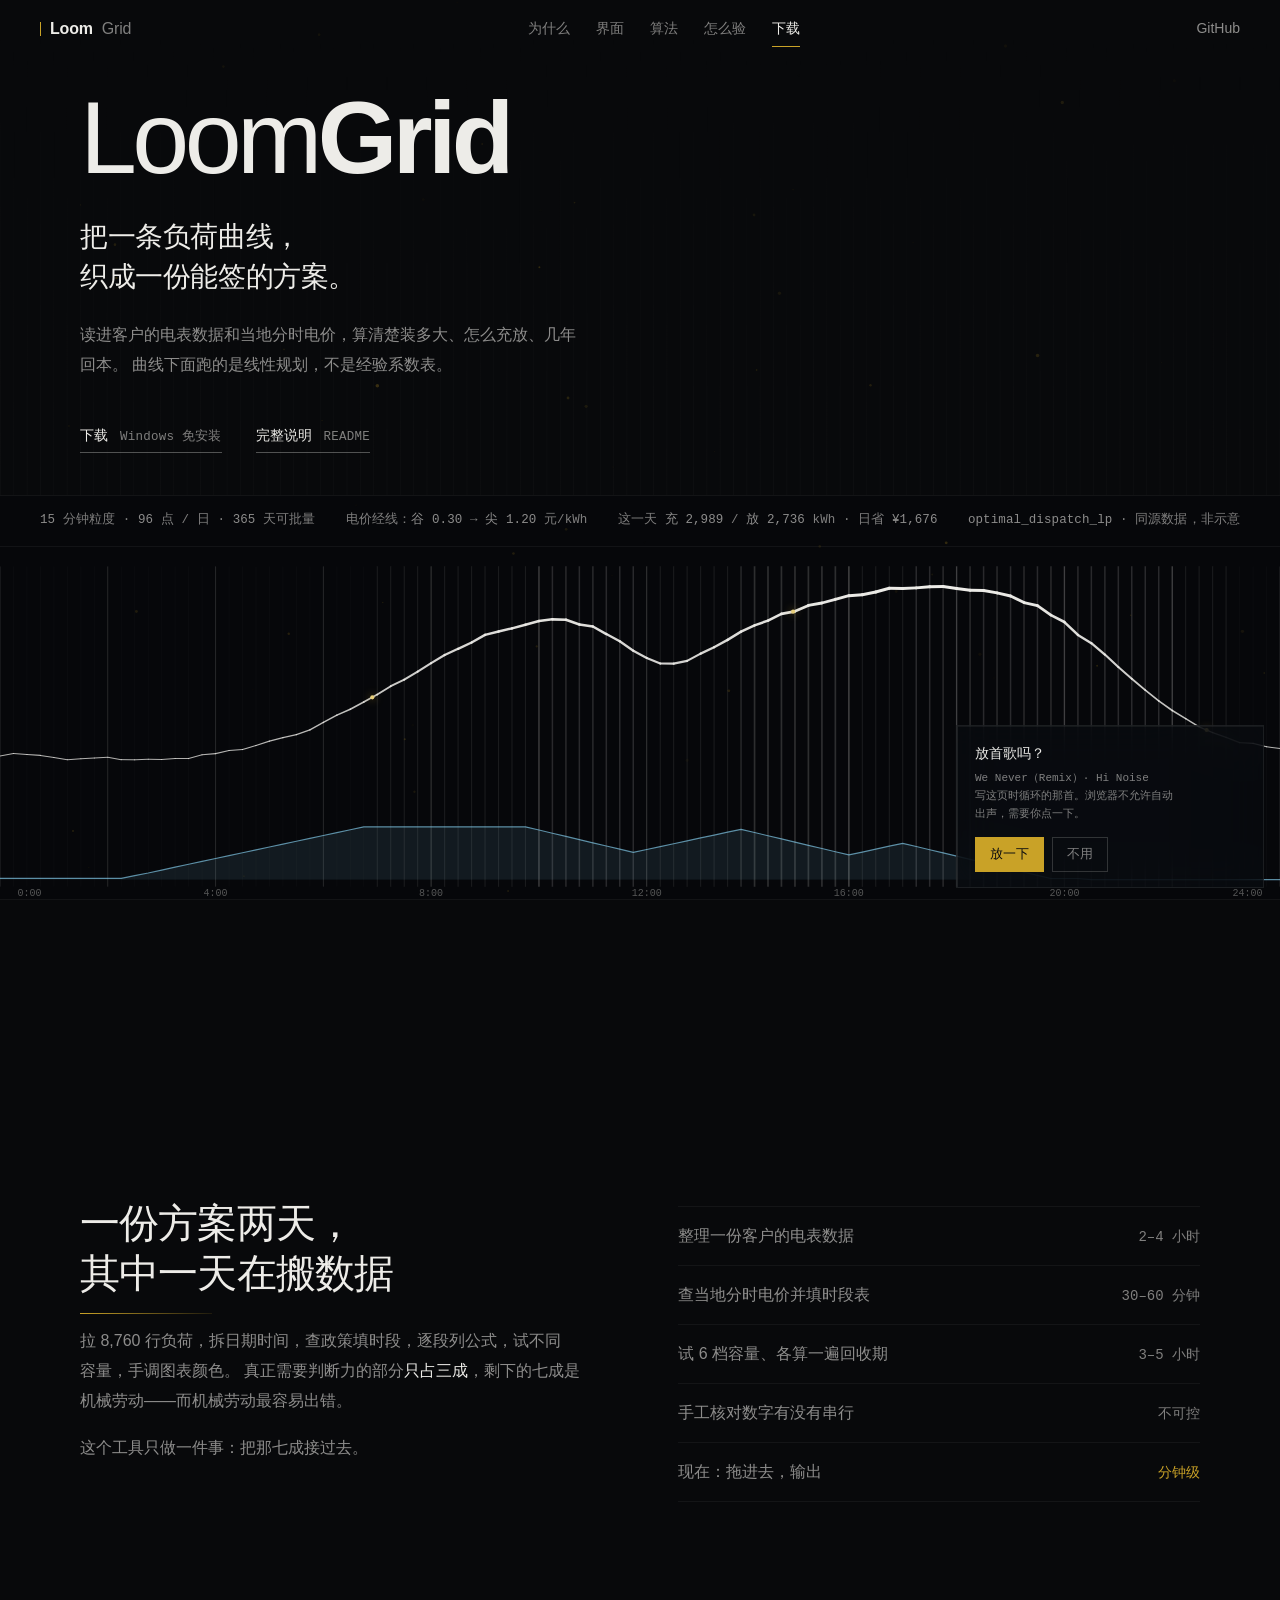
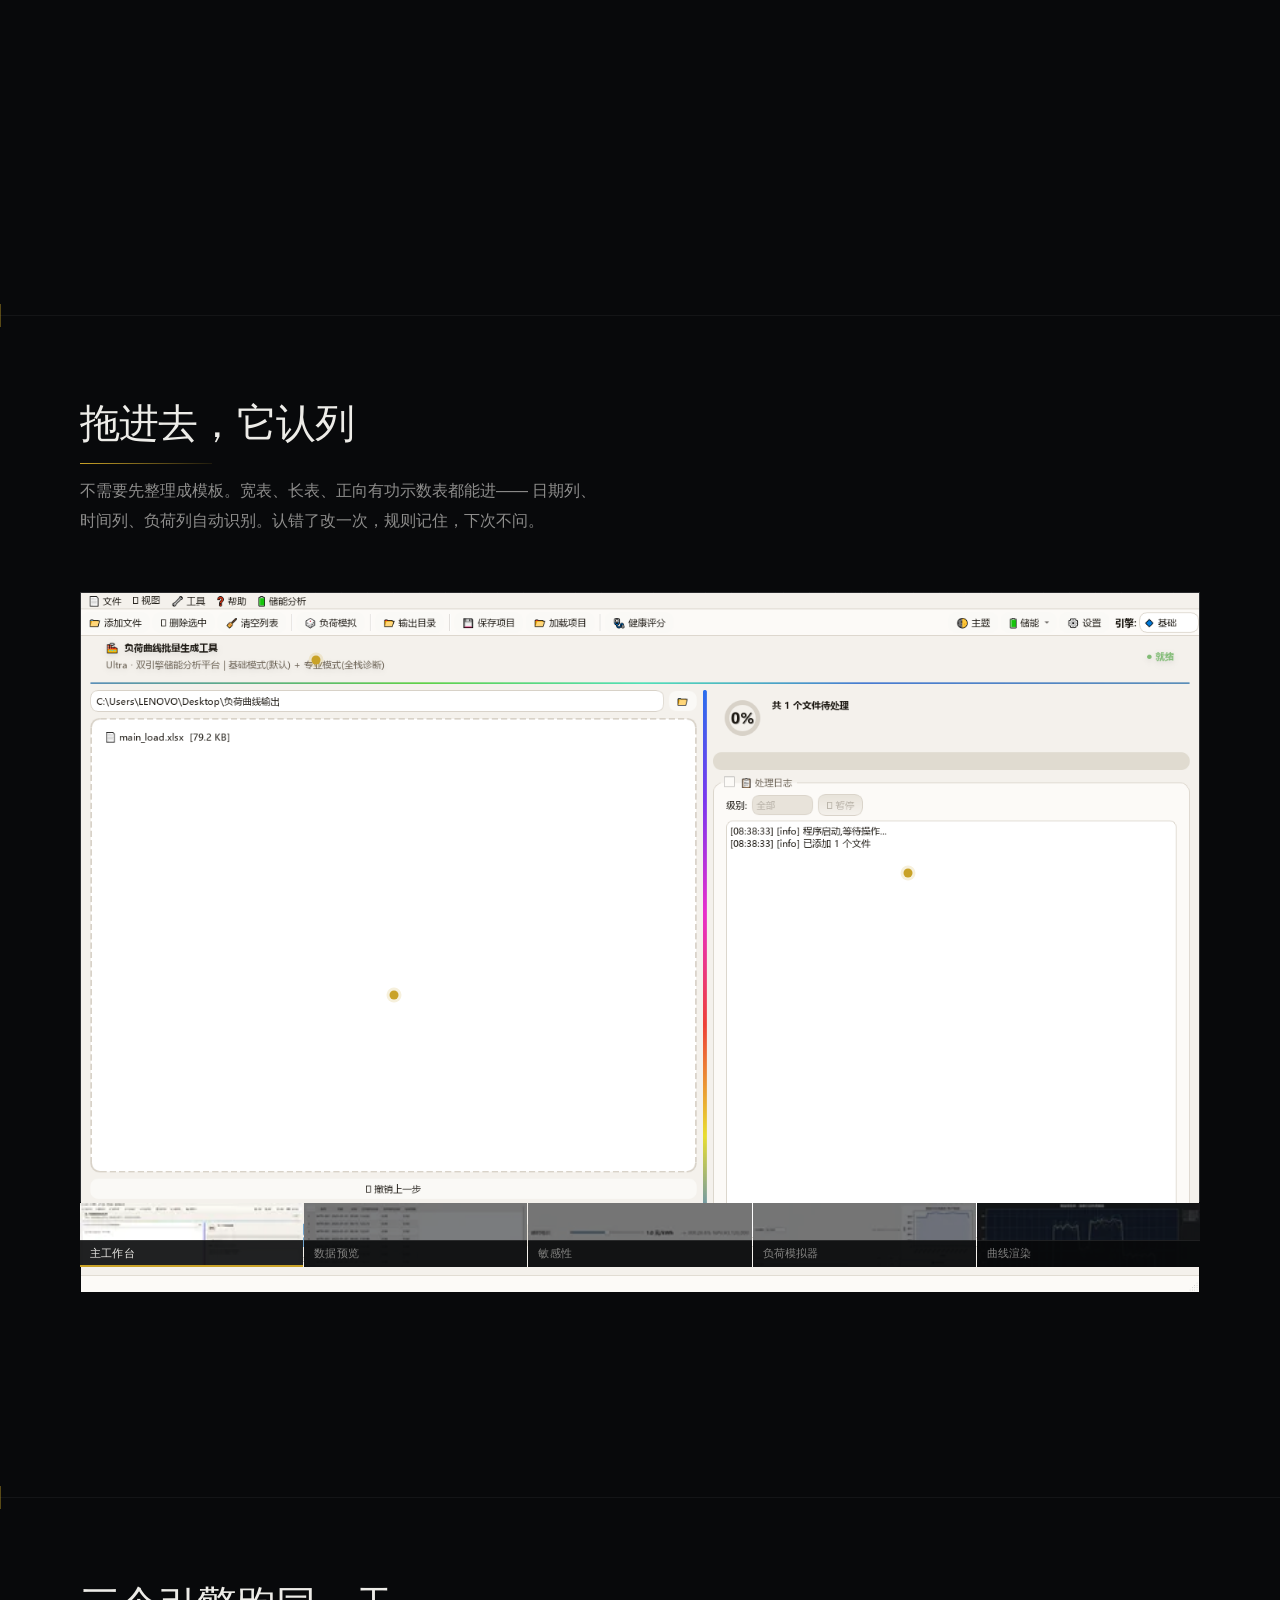
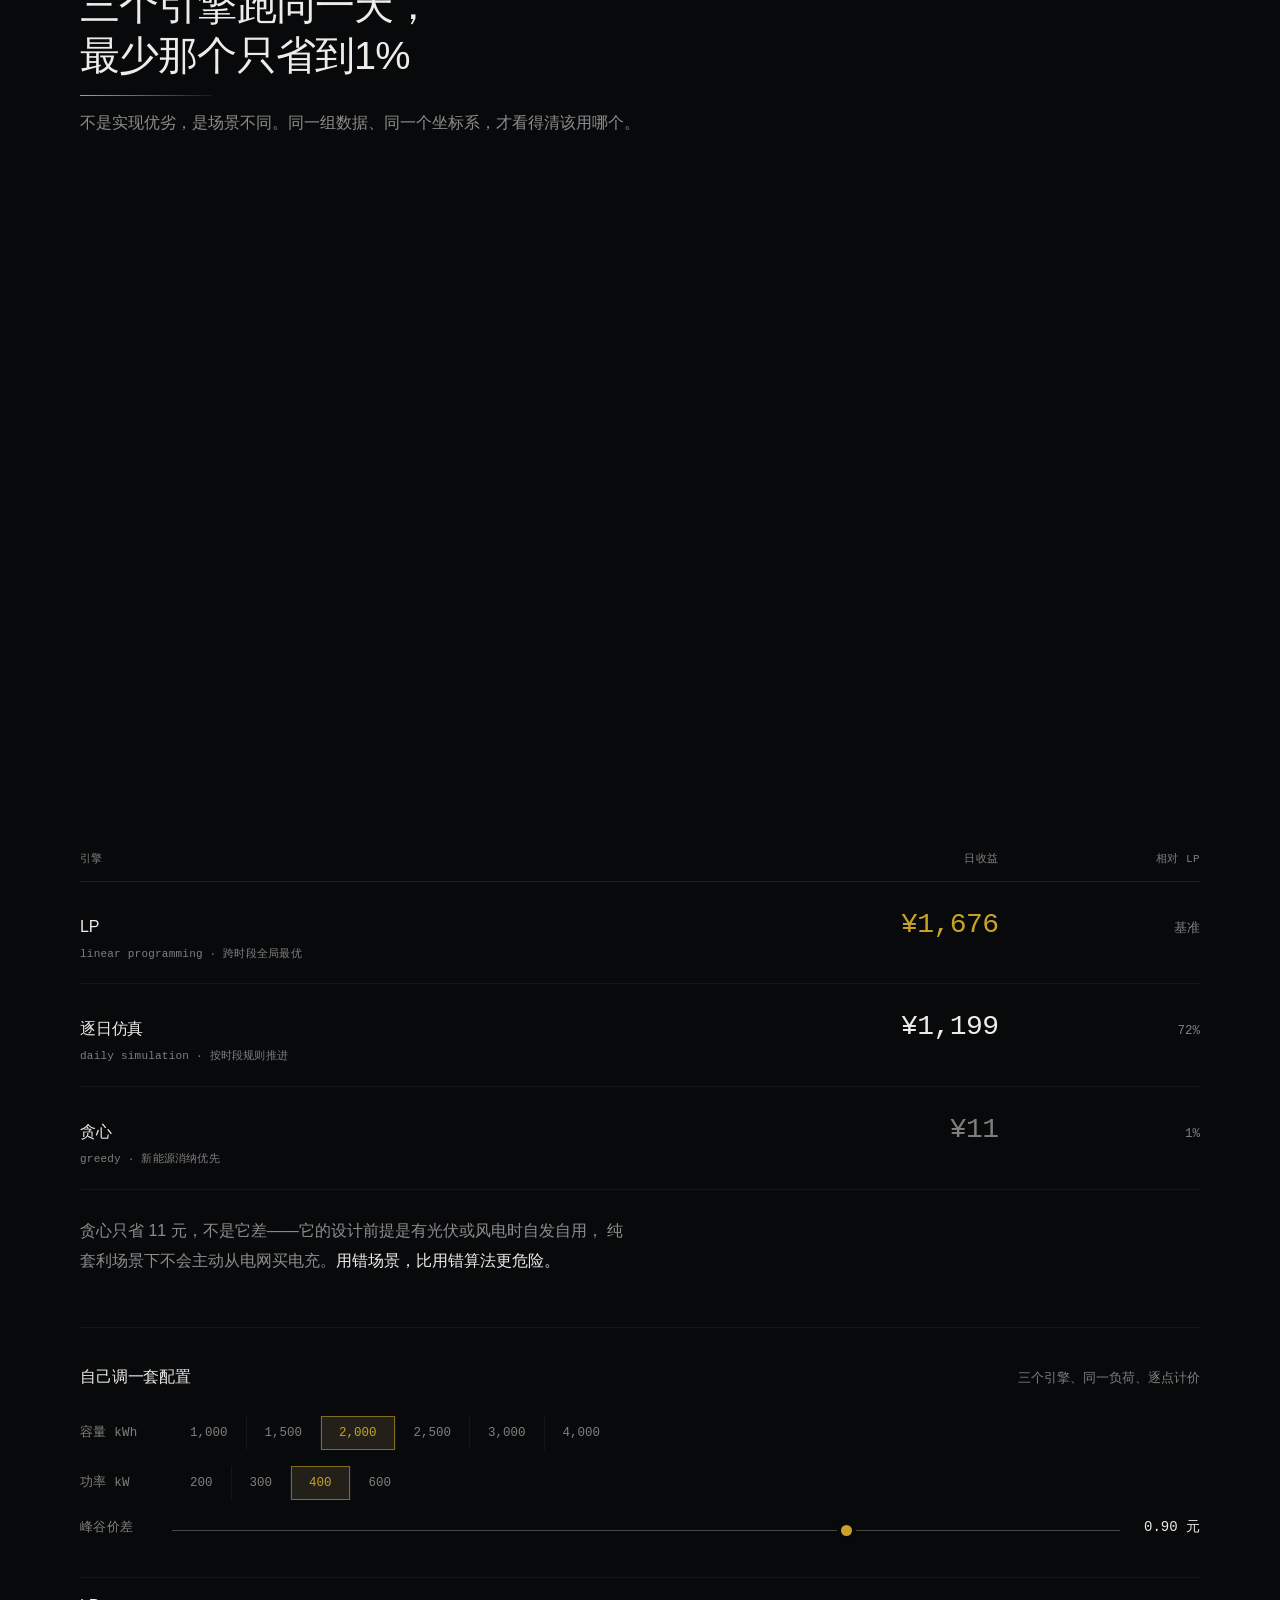
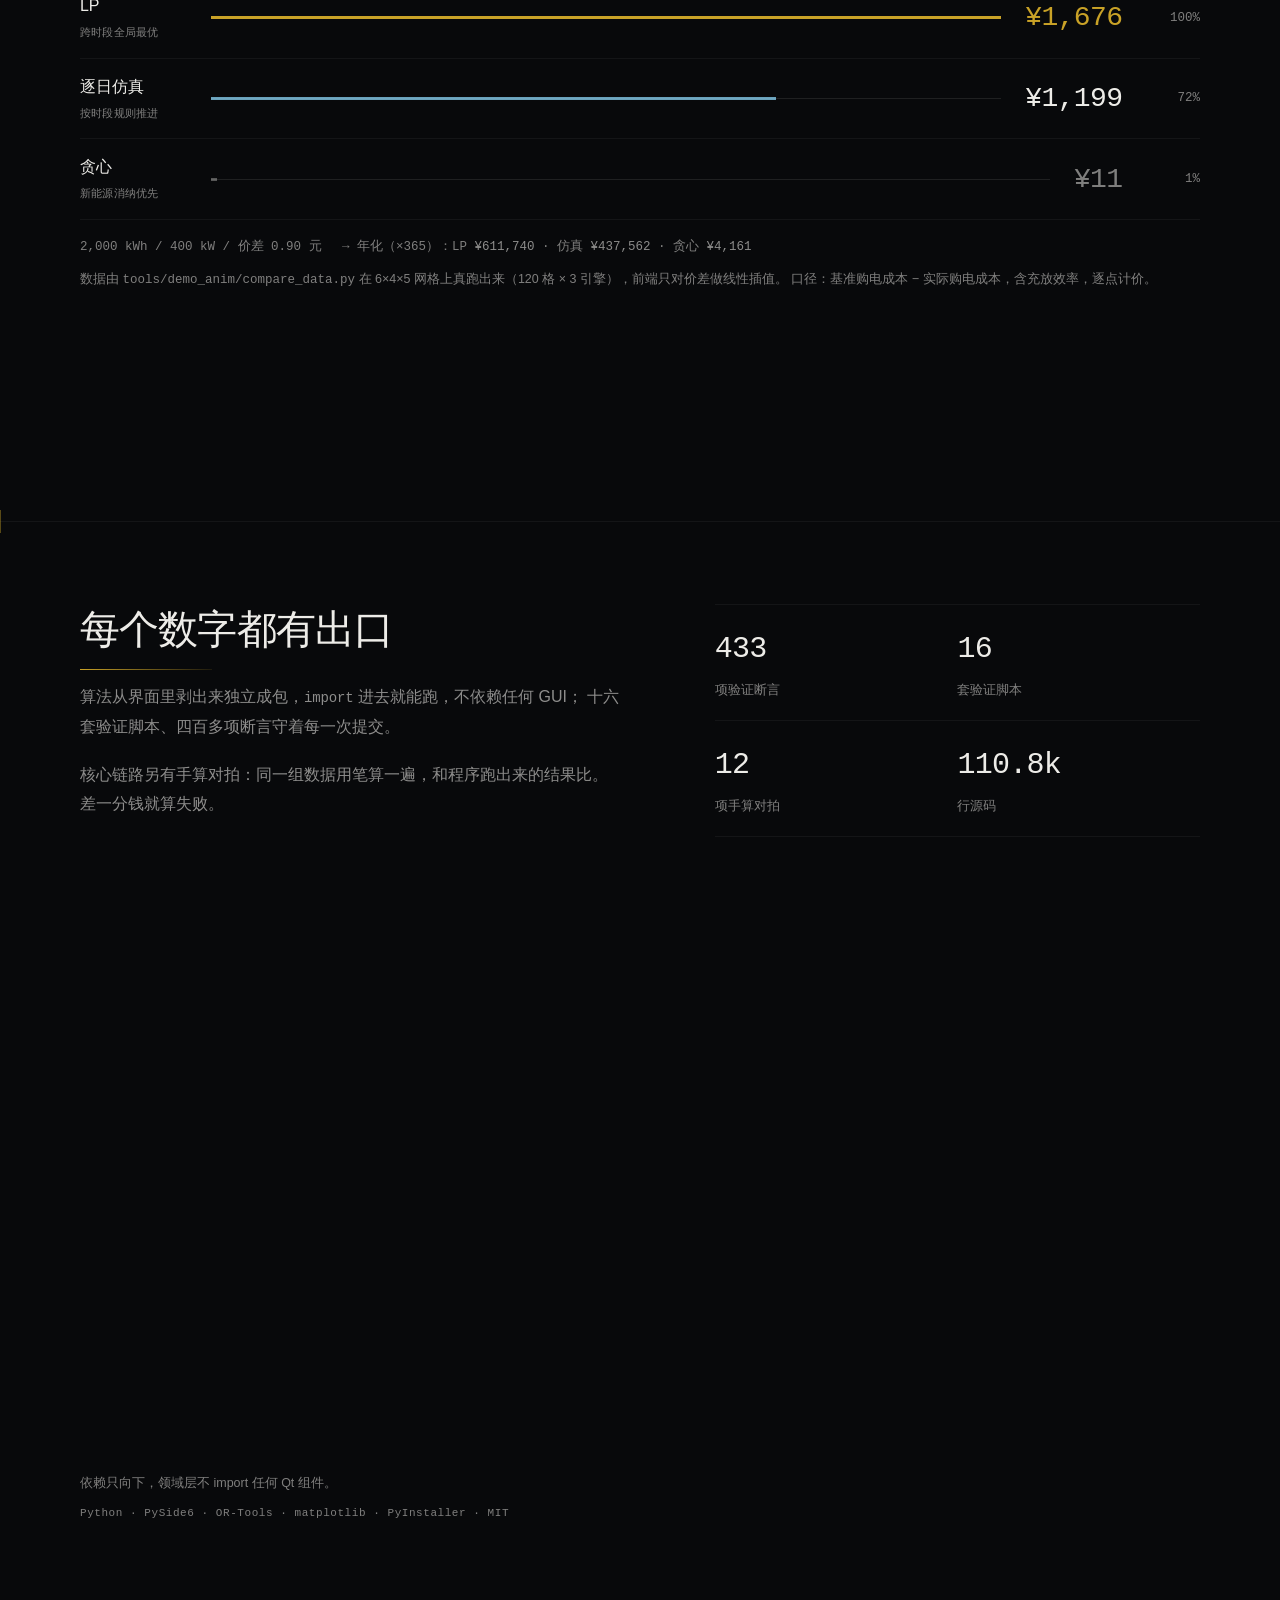
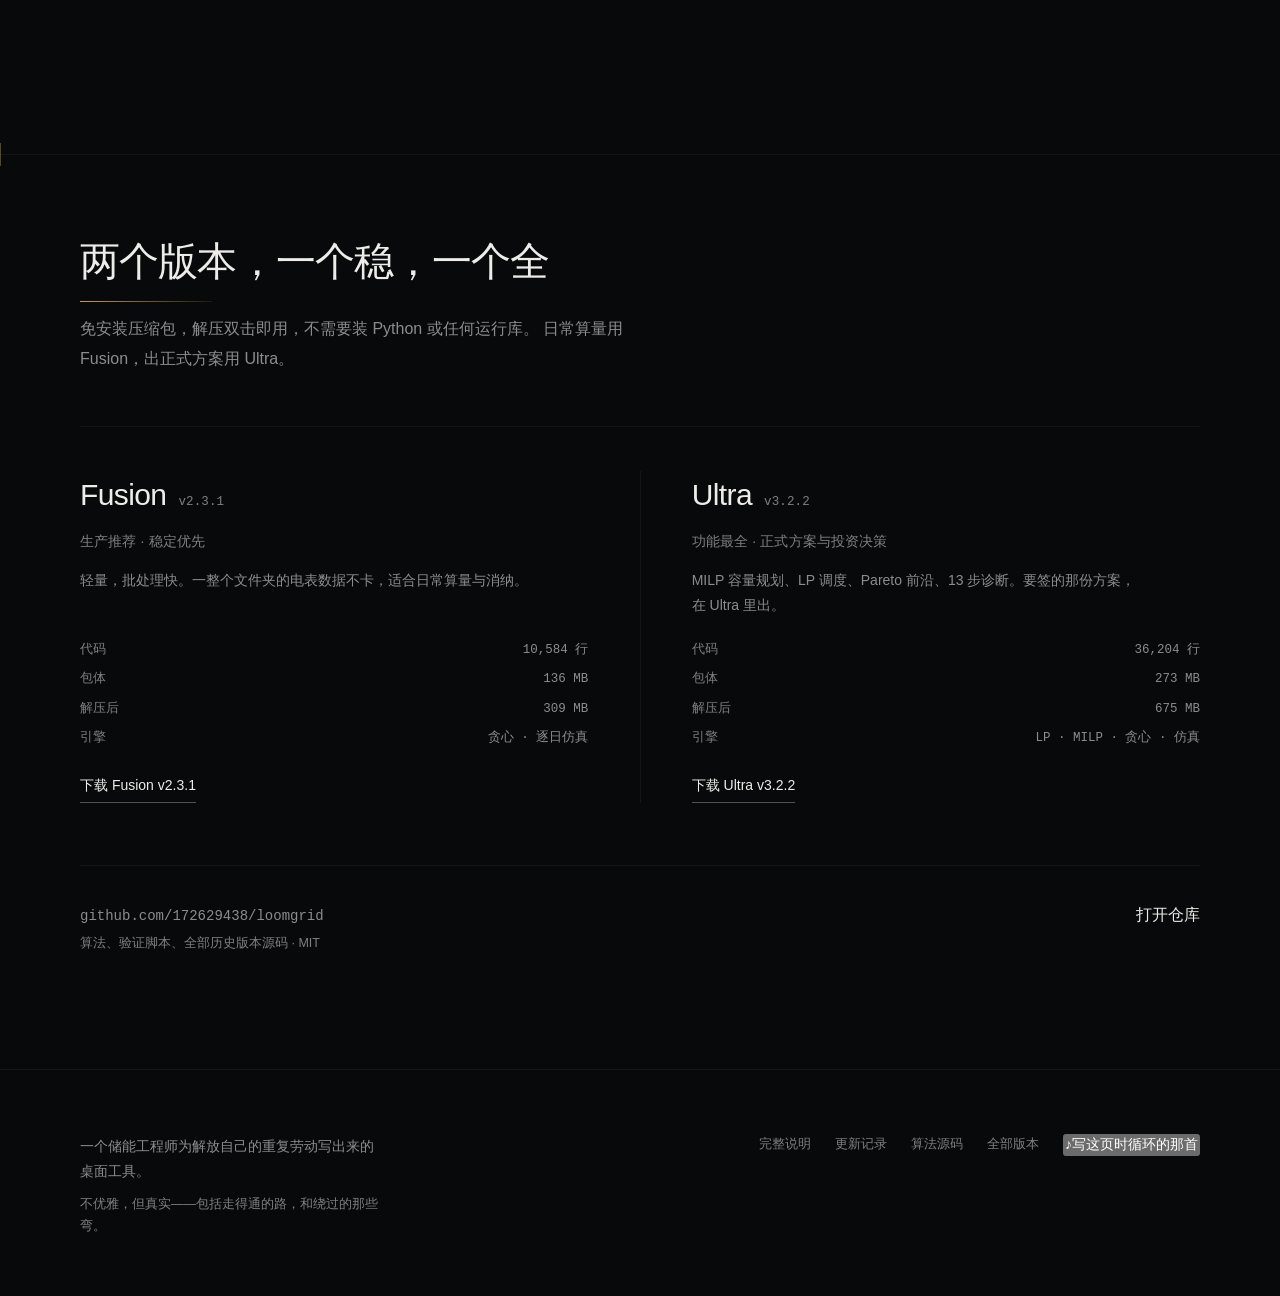
==== commit 41d266af: "polish(pages): 四处文案 + 一行技术栈 把 182 条可见文案全部过了一遍。整体已经很硬，只挑出四处还能再进一步。  **① 「物理前提」→「结构前提」**  「物理前提」指的是物理学" ====
--- a/docs/index.html
+++ b/docs/index.html
@@ -1633,6 +1633,15 @@
 @keyframes cutIn{
   from{ transform: scaleX(0); transform-origin:left center }
   to{ transform: scaleX(1); transform-origin:left center }
+}
+
+/* 技术栈行：像脚注，不像正文。
+   等宽、更小、字距放开——读起来是「标注」，不是「又说了一句」。 */
+.techstack{
+  font-family:var(--mono);
+  font-size:var(--fs-11);
+  letter-spacing:.05em;
+  color:var(--ash2);
 }
 
 /* ── 横向刻度网格 ────────────────────────────────────────────
@@ -1872,7 +1881,7 @@
       <div>
         <h2>一份方案两天，其中一天在搬数据</h2>
         <p class="lead">
-          拉 8,760 行负荷、拆日期时间、查政策填时段、逐段列公式、试不同<span class="nw">容量</span>、手调图表颜色。
+          拉 8,760 行负荷，拆日期时间，查政策填时段，逐段列公式，试不同<span class="nw">容量</span>，手调图表颜色。
           真正需要判断力的部分<b>只占三成</b>，剩下的七成是<span class="nw">机械劳动</span>——而<span class="nw">机械劳动</span>最容易出错。
         </p>
         <p class="lead" style="margin-top:18px">
@@ -2080,8 +2089,11 @@
        </picture>
     </figure>
     <p class="sub" style="margin-top:14px">
-      四层架构 —— 依赖只向下，领域层不 import 任何 Qt 组件。这是算法能脱离界面单独跑的物理前提。
+      依赖只向下，领域层不 import 任何 Qt 组件。
     </p>
+     <p class="sub techstack" style="margin-top:10px">
+       Python · PySide6 · OR-Tools · matplotlib · PyInstaller · MIT
+     </p>
   </div>
 </section>
 
@@ -2114,7 +2126,7 @@
       <div class="ver">
         <h3>Ultra <span>v3.2.2</span></h3>
         <div class="tagline">功能最全 · 正式方案与投资决策</div>
-        <p>MILP 容量规划、LP 调度、Pareto 前沿、13 步诊断。要出一份能签的<span class="nw">方案</span>，用 Ultra。</p>
+        <p>MILP 容量规划、LP 调度、Pareto 前沿、13 步诊断。要签的那份<span class="nw">方案</span>，在 Ultra 里出。</p>
         <dl>
           <dt>代码</dt><dd>36,204 行</dd>
           <dt>包体</dt><dd>273 MB</dd>
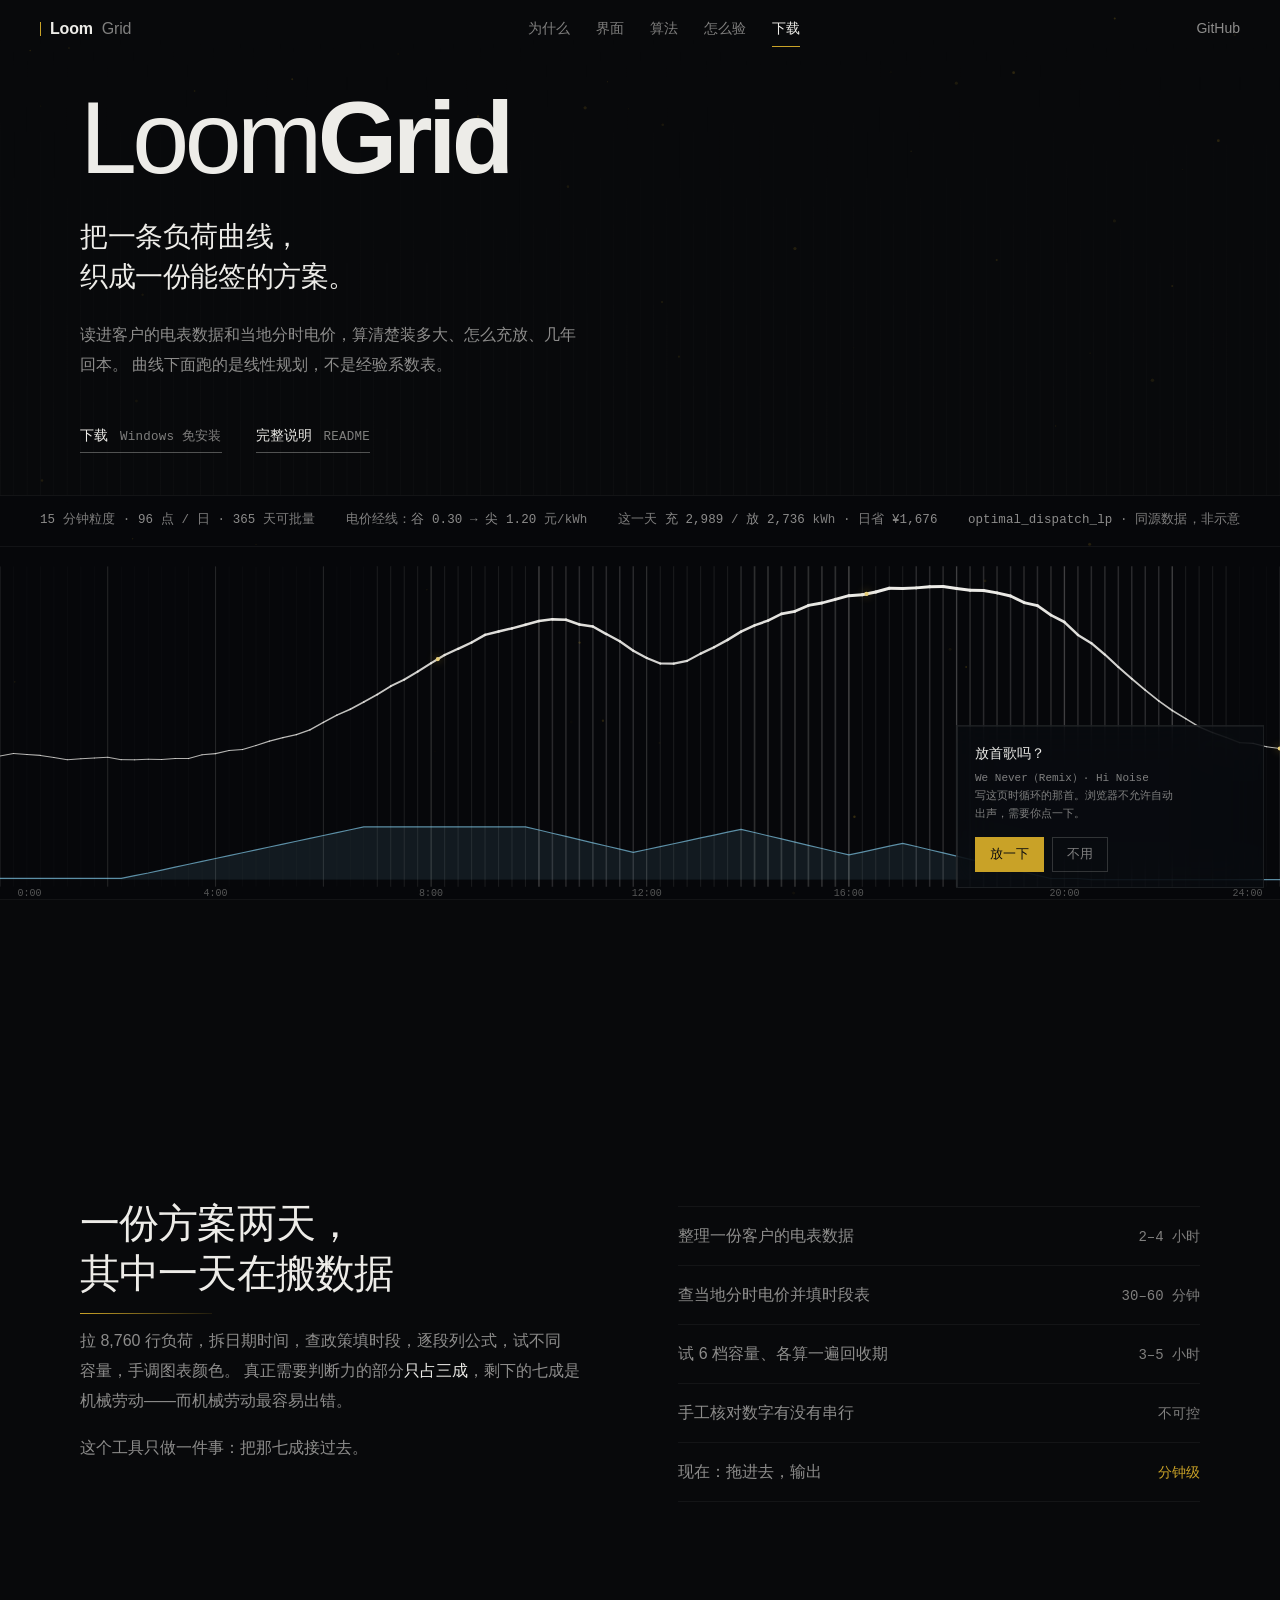
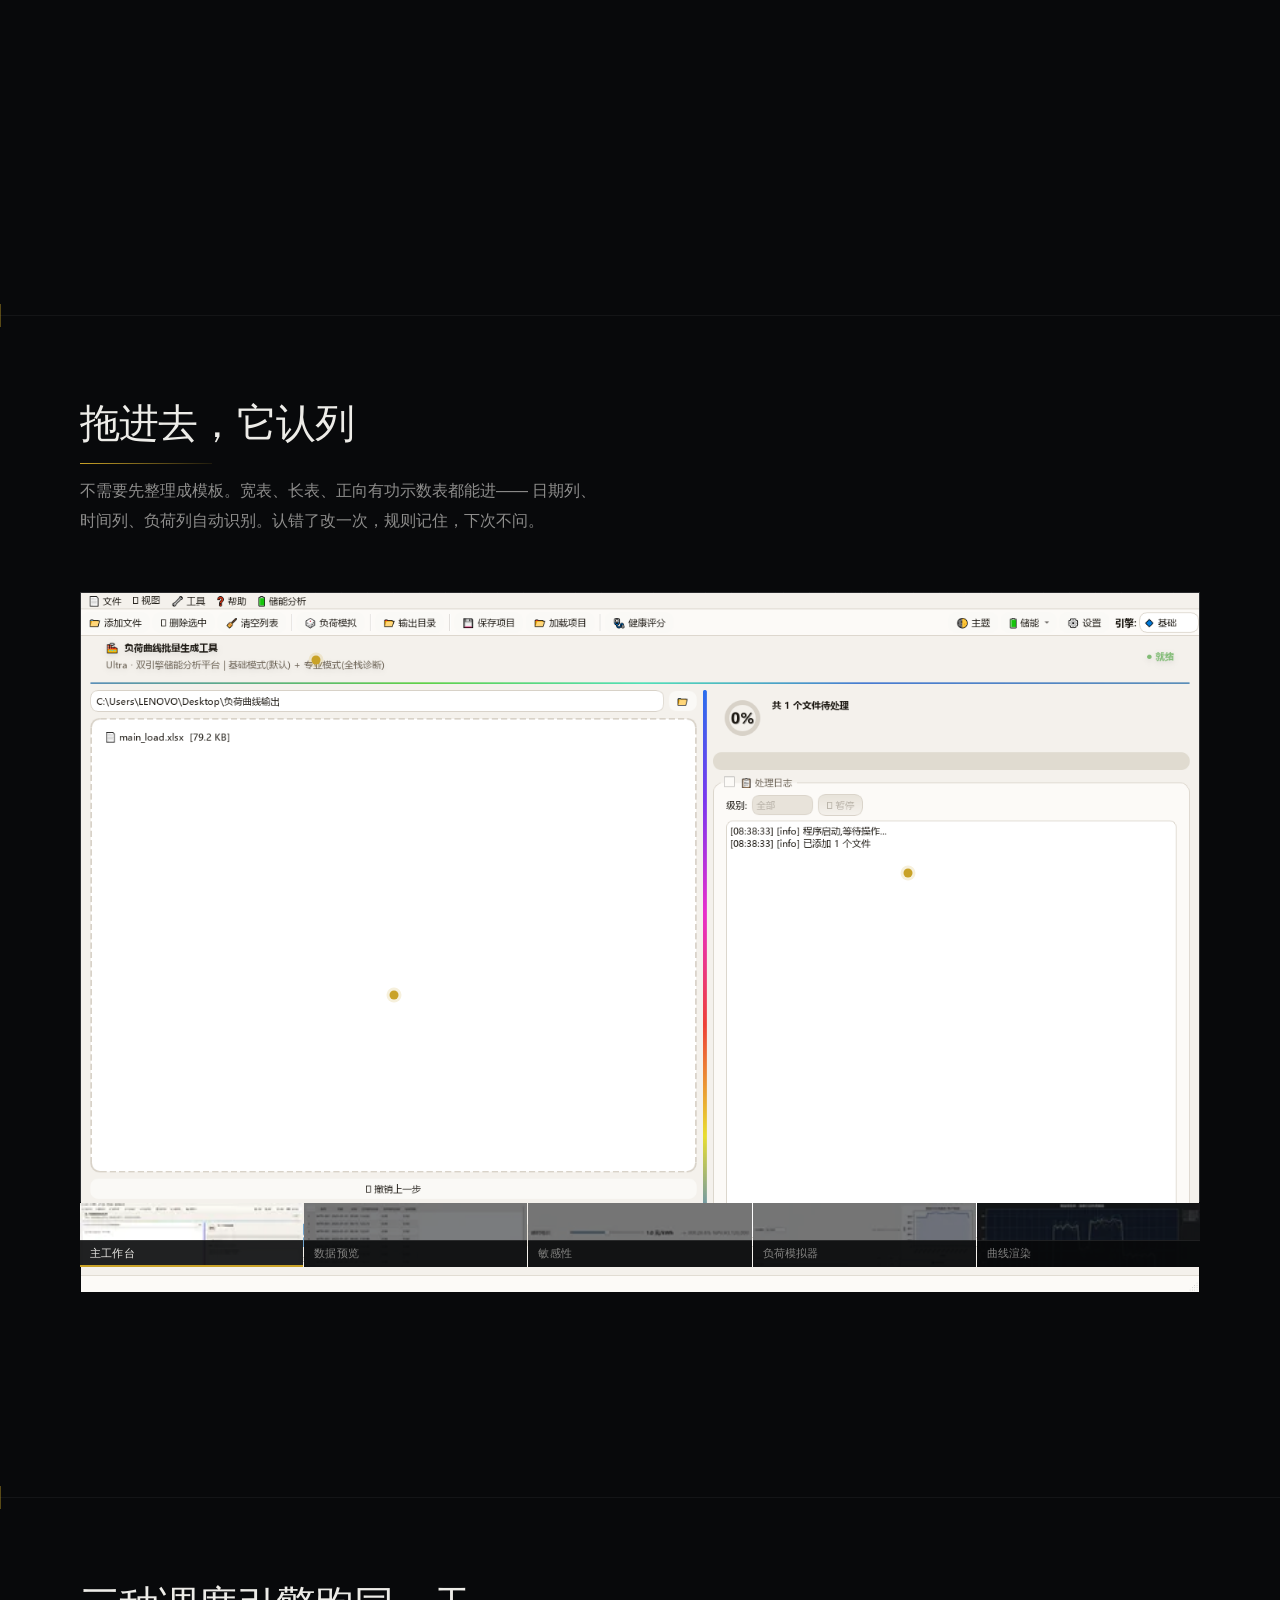
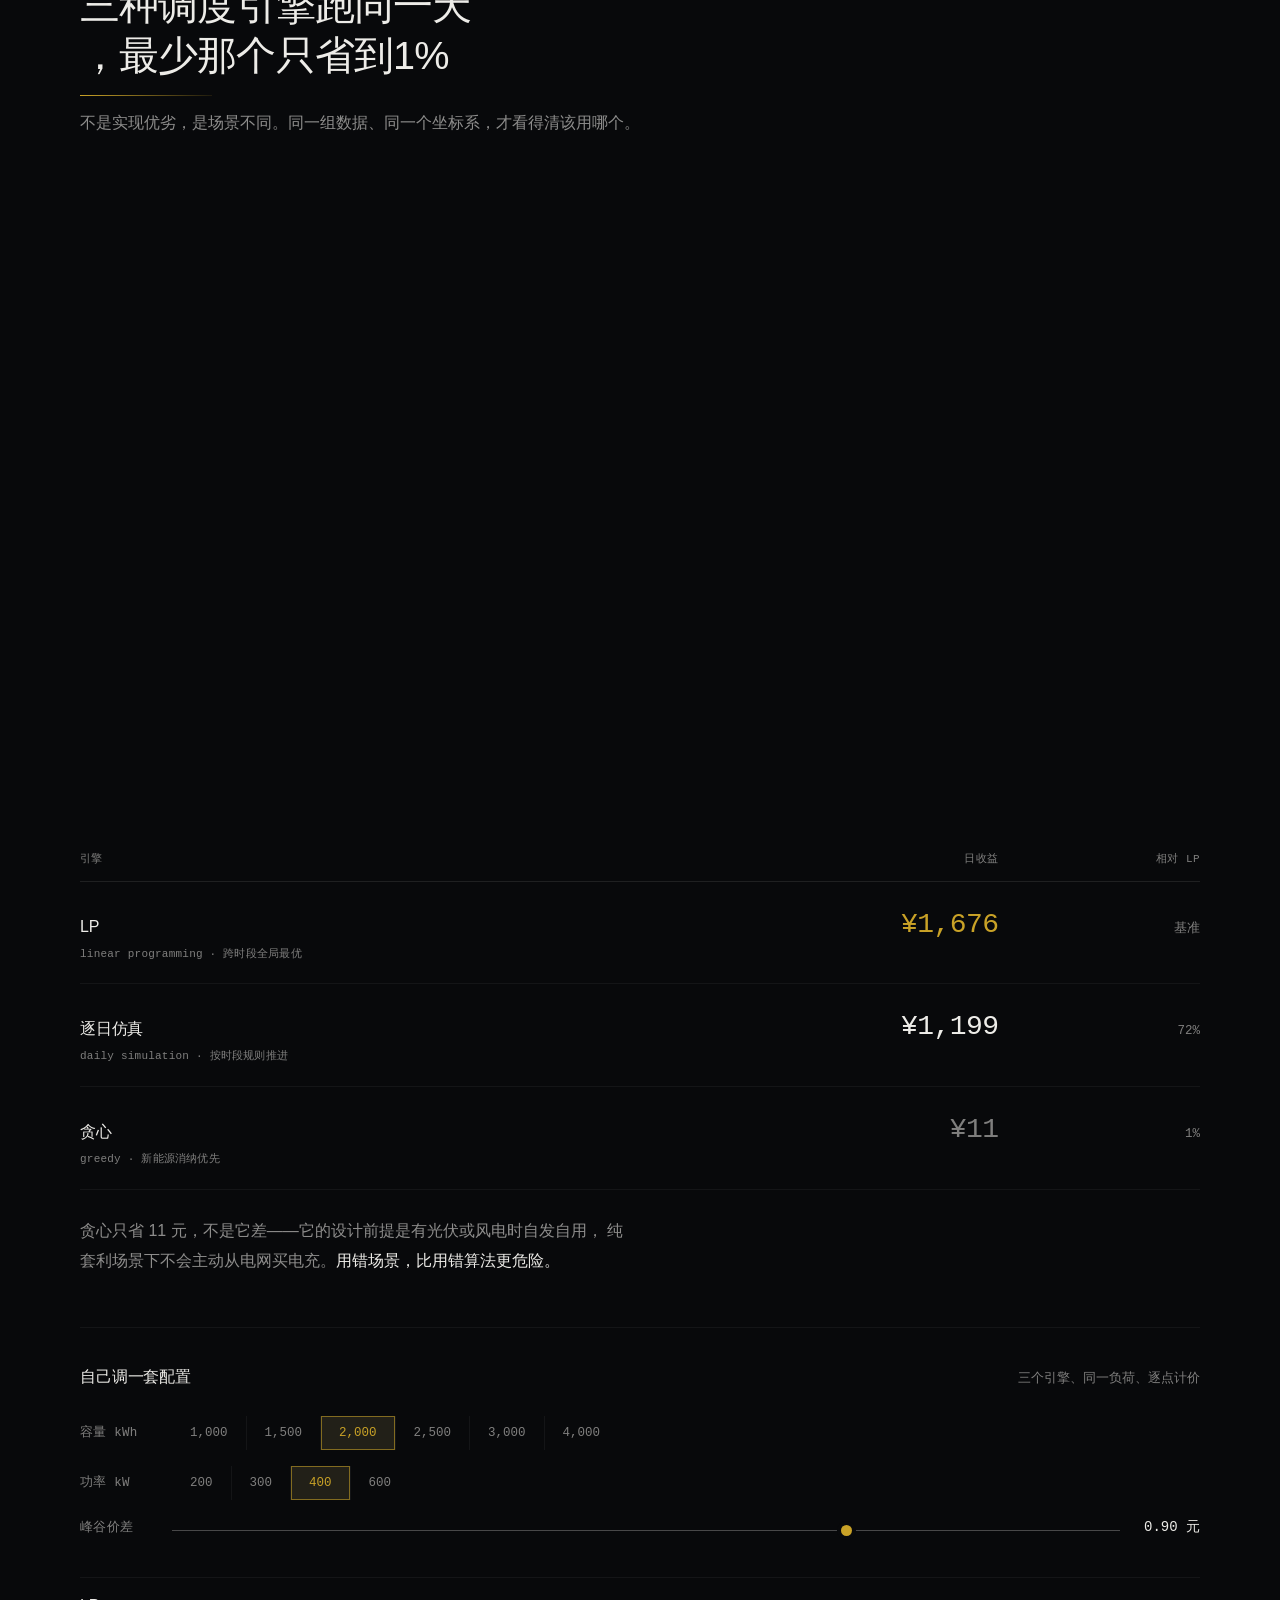
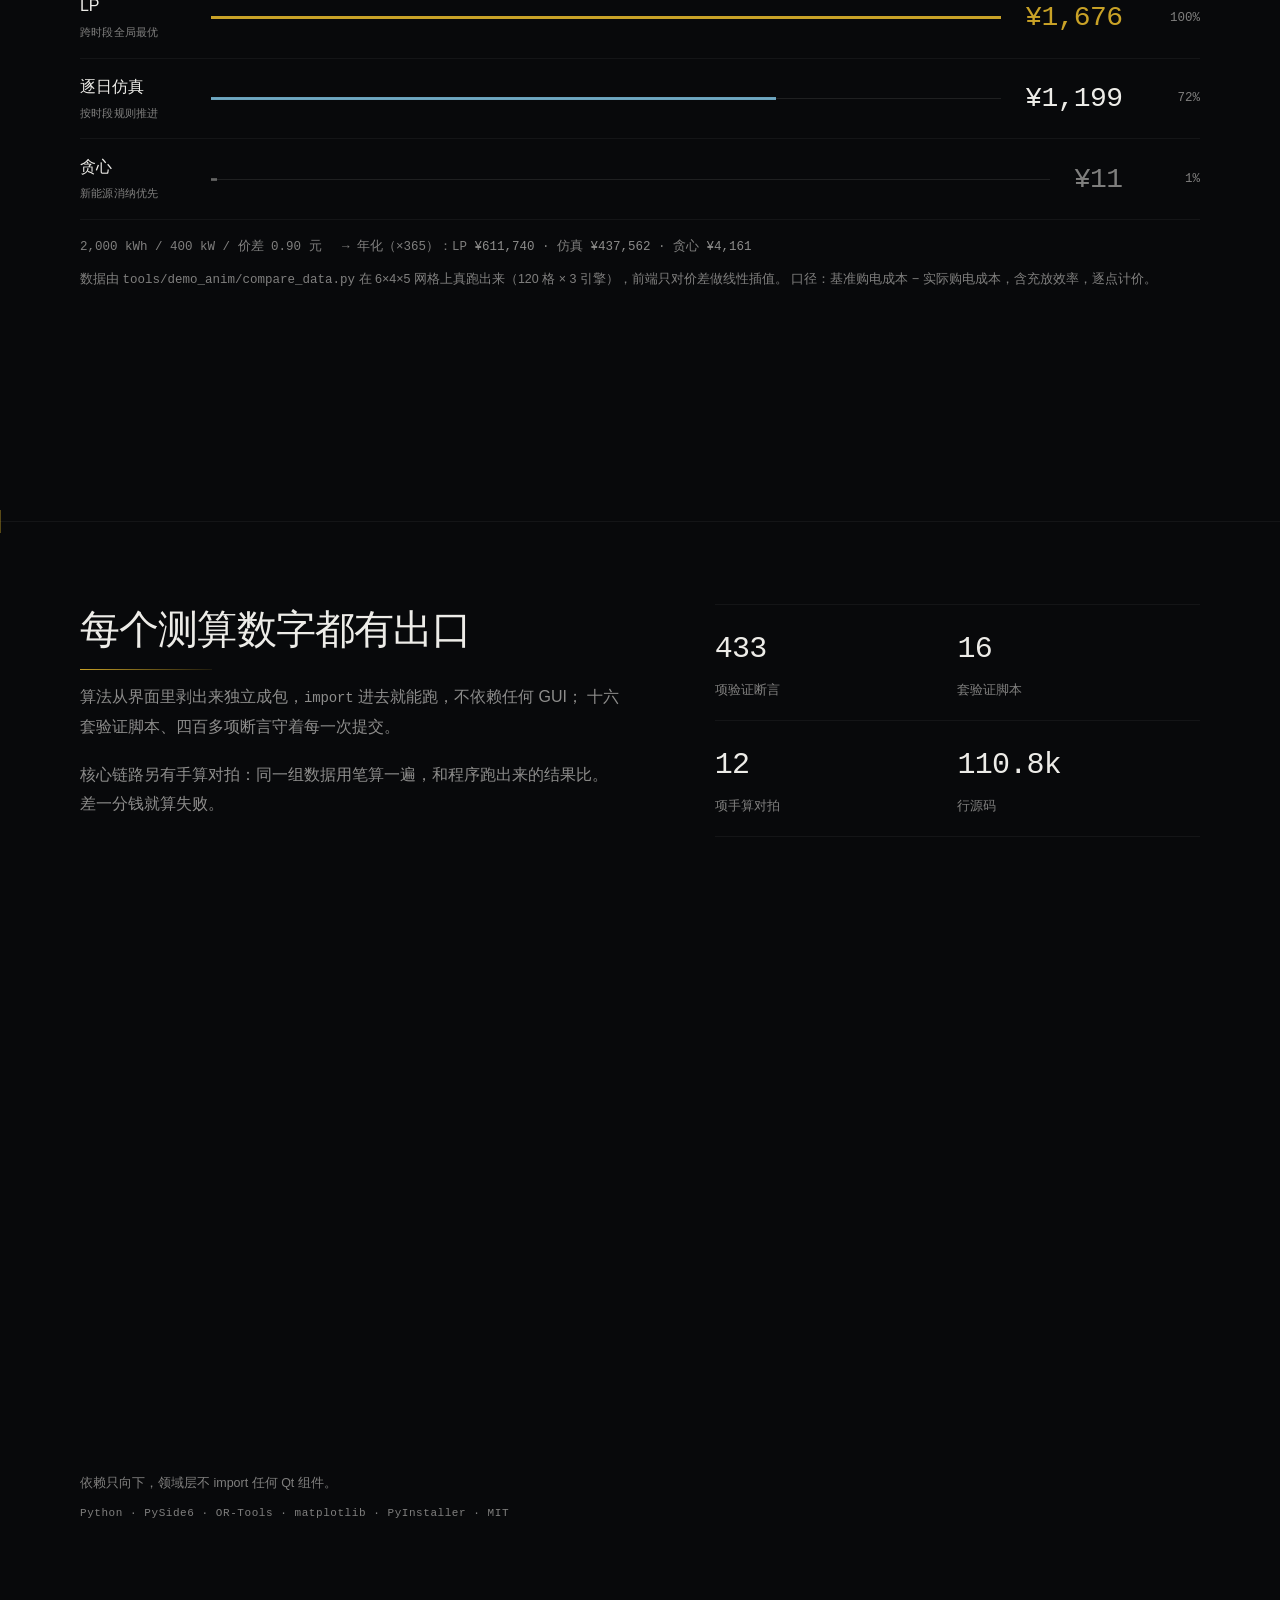
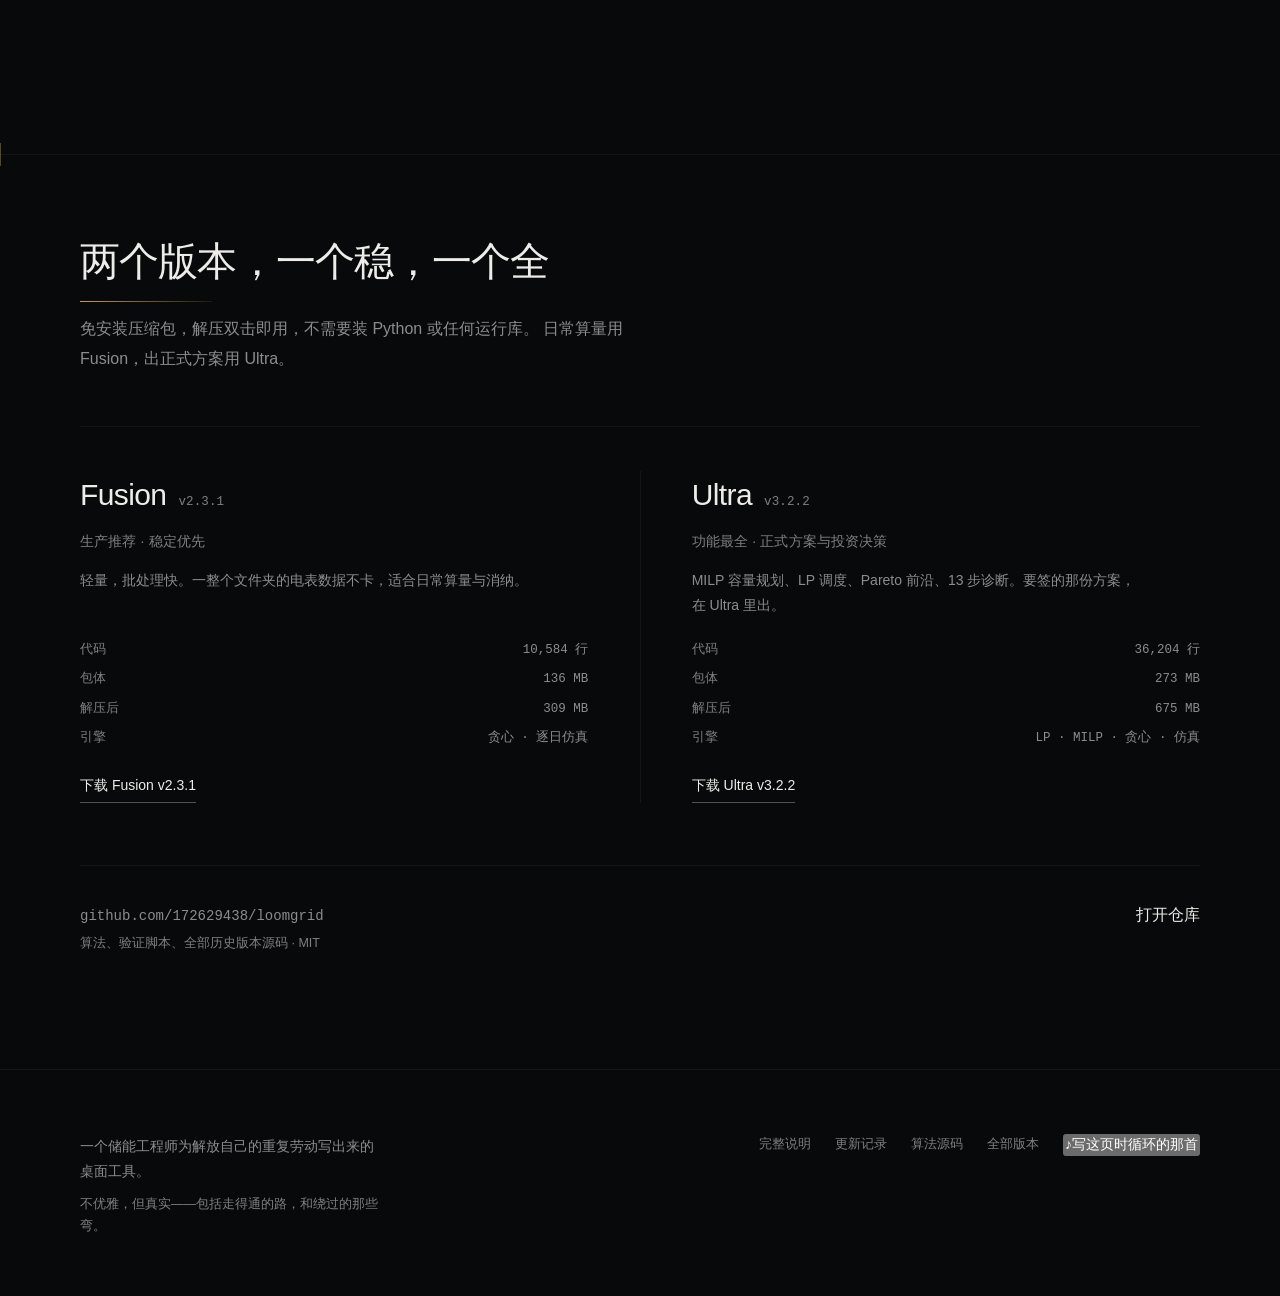
==== commit 5724c223: "feat(seo): add structured data and repair the semantic layer The landing page was visually finished " ====
--- a/docs/index.html
+++ b/docs/index.html
@@ -1789,7 +1789,54 @@
   .ctl .val{flex:0 0 auto;min-width:56px}
   .ctl button{padding:9px 4px;font-size:var(--fs-11);text-align:center}
 }
+
+/* 屏幕阅读器与搜索引擎可读、视觉隐藏。标准无障碍写法，不是 cloaking：
+   这里藏的是对页面的准确描述，没有藏关键词列表。 */
+.sr-only{position:absolute;width:1px;height:1px;padding:0;margin:-1px;overflow:hidden;clip:rect(0,0,0,0);white-space:nowrap;border:0}
 </style>
+
+<!-- 结构化数据：告诉搜索引擎这是个什么软件，而不是一个普通网页。
+     FAQPage 不用（2026-05-07 起 Google 已对所有站点撤销 FAQ 富媒体）；
+     HowTo 也不用（2023-09 已弃用）。 -->
+<script type="application/ld+json">
+{
+  "@context": "https://schema.org",
+  "@type": "SoftwareApplication",
+  "name": "LoomGrid",
+  "alternateName": "LoomGrid 工商业储能测算工作台",
+  "applicationCategory": "BusinessApplication",
+  "applicationSubCategory": "Energy Storage Sizing",
+  "operatingSystem": "Windows 10, Windows 11",
+  "softwareVersion": "3.2.2",
+  "description": "工商业储能测算工作台。读进电表负荷曲线与当地分时电价，用线性规划求最优充放电策略，算清装多大容量、能省多少、几年回本。内置 32 个省级行政区分时电价。",
+  "url": "https://172629438.github.io/loomgrid/",
+  "downloadUrl": "https://github.com/172629438/loomgrid/releases",
+  "codeRepository": "https://github.com/172629438/loomgrid",
+  "license": "https://opensource.org/licenses/MIT",
+  "isAccessibleForFree": true,
+  "inLanguage": "zh-CN",
+  "programmingLanguage": "Python",
+  "keywords": "储能测算,工商业储能,BESS,峰谷套利,需量管理,分时电价,容量配置",
+  "offers": {
+    "@type": "Offer",
+    "price": "0",
+    "priceCurrency": "CNY"
+  },
+  "featureList": [
+    "负荷曲线导入与列自动识别",
+    "32 个省级行政区分时电价",
+    "充放电空间测算（逐日 / 分段两种口径）",
+    "贪心 / 逐日仿真 / 线性规划 三种调度引擎",
+    "MILP 容量规划",
+    "NPV / IRR / 回收期 / LCOE"
+  ],
+  "author": {
+    "@type": "Person",
+    "name": "LoomGrid",
+    "url": "https://github.com/172629438"
+  }
+}
+</script>
 </head>
 <body>
 
@@ -1818,7 +1865,7 @@
 
   <div class="hero-top">
     <div class="hero-copy">
-      <h1>Loom<b>Grid</b></h1>
+      <h1>Loom<b>Grid</b><span class="sr-only">—— 工商业储能测算工作台</span></h1>
       <p class="hero-line">把一条负荷曲线，<br>织成一份能签的方案。</p>
       <p class="hero-desc">
         读进客户的电表数据和当地分时电价，算清楚装多大、怎么充放、几年<span class="nw">回本</span>。
@@ -1935,23 +1982,23 @@
       </div>
       <div class="g-thumbs" role="tablist" aria-label="界面截图">
         <button class="g-thumb" type="button" role="tab" aria-selected="true" aria-label="主工作台">
-          <img src="assets/ultra-main-imported-thumb.webp" alt="" width="160" height="100">
+          <img src="assets/ultra-main-imported-thumb.webp" alt="Ultra 主工作台：导入负荷数据后的测算界面" width="160" height="100" loading="lazy">
           <span>主工作台</span>
         </button>
         <button class="g-thumb" type="button" role="tab" aria-selected="false" aria-label="数据预览">
-          <img src="assets/ultra-data-preview-thumb.webp" alt="" width="160" height="142">
+          <img src="assets/ultra-data-preview-thumb.webp" alt="数据预览与列映射：自动识别时间列与负荷列" width="160" height="142" loading="lazy">
           <span>数据预览</span>
         </button>
         <button class="g-thumb" type="button" role="tab" aria-selected="false" aria-label="敏感性">
-          <img src="assets/ultra-sensitivity-thumb.webp" alt="" width="160" height="200">
+          <img src="assets/ultra-sensitivity-thumb.webp" alt="敏感性分析：六个容量点的回收期与 NPV 对比" width="160" height="200" loading="lazy">
           <span>敏感性</span>
         </button>
         <button class="g-thumb" type="button" role="tab" aria-selected="false" aria-label="负荷模拟器">
-          <img src="assets/ultra-load-sim-thumb.webp" alt="" width="160" height="106">
+          <img src="assets/ultra-load-sim-thumb.webp" alt="负荷曲线模拟器：按行业生成典型日曲线" width="160" height="106" loading="lazy">
           <span>负荷模拟器</span>
         </button>
         <button class="g-thumb" type="button" role="tab" aria-selected="false" aria-label="曲线渲染">
-          <img src="assets/ultra-curve-dark-thumb.webp" alt="" width="160" height="79">
+          <img src="assets/ultra-curve-dark-thumb.webp" alt="负荷曲线与 SOC 轨迹：深色主题渲染" width="160" height="79" loading="lazy">
           <span>曲线渲染</span>
         </button>
       </div>
@@ -1963,7 +2010,7 @@
 <section id="engine">
   <div class="cut"></div>
   <div class="wrap">
-    <h2>三个引擎跑同一天，最少那个只省到 1%</h2>
+    <h2>三种调度引擎跑同一天，最少那个只省到 1%</h2>
     <p class="lead">
       不是实现优劣，是场景不同。同一组数据、同一个坐标系，才看得清该用哪个。
       
@@ -2063,7 +2110,7 @@
   <div class="wrap">
     <div class="trust-top">
       <div>
-        <h2>每个数字都有出口</h2>
+        <h2>每个测算数字都有出口</h2>
         <p class="lead">
           算法从界面里剥出来独立成包，<code>import</code> 进去就能跑，不依赖任何 GUI；
           十六<span class="nw">套验证</span>脚本、四百多项断言守着每一次提交。
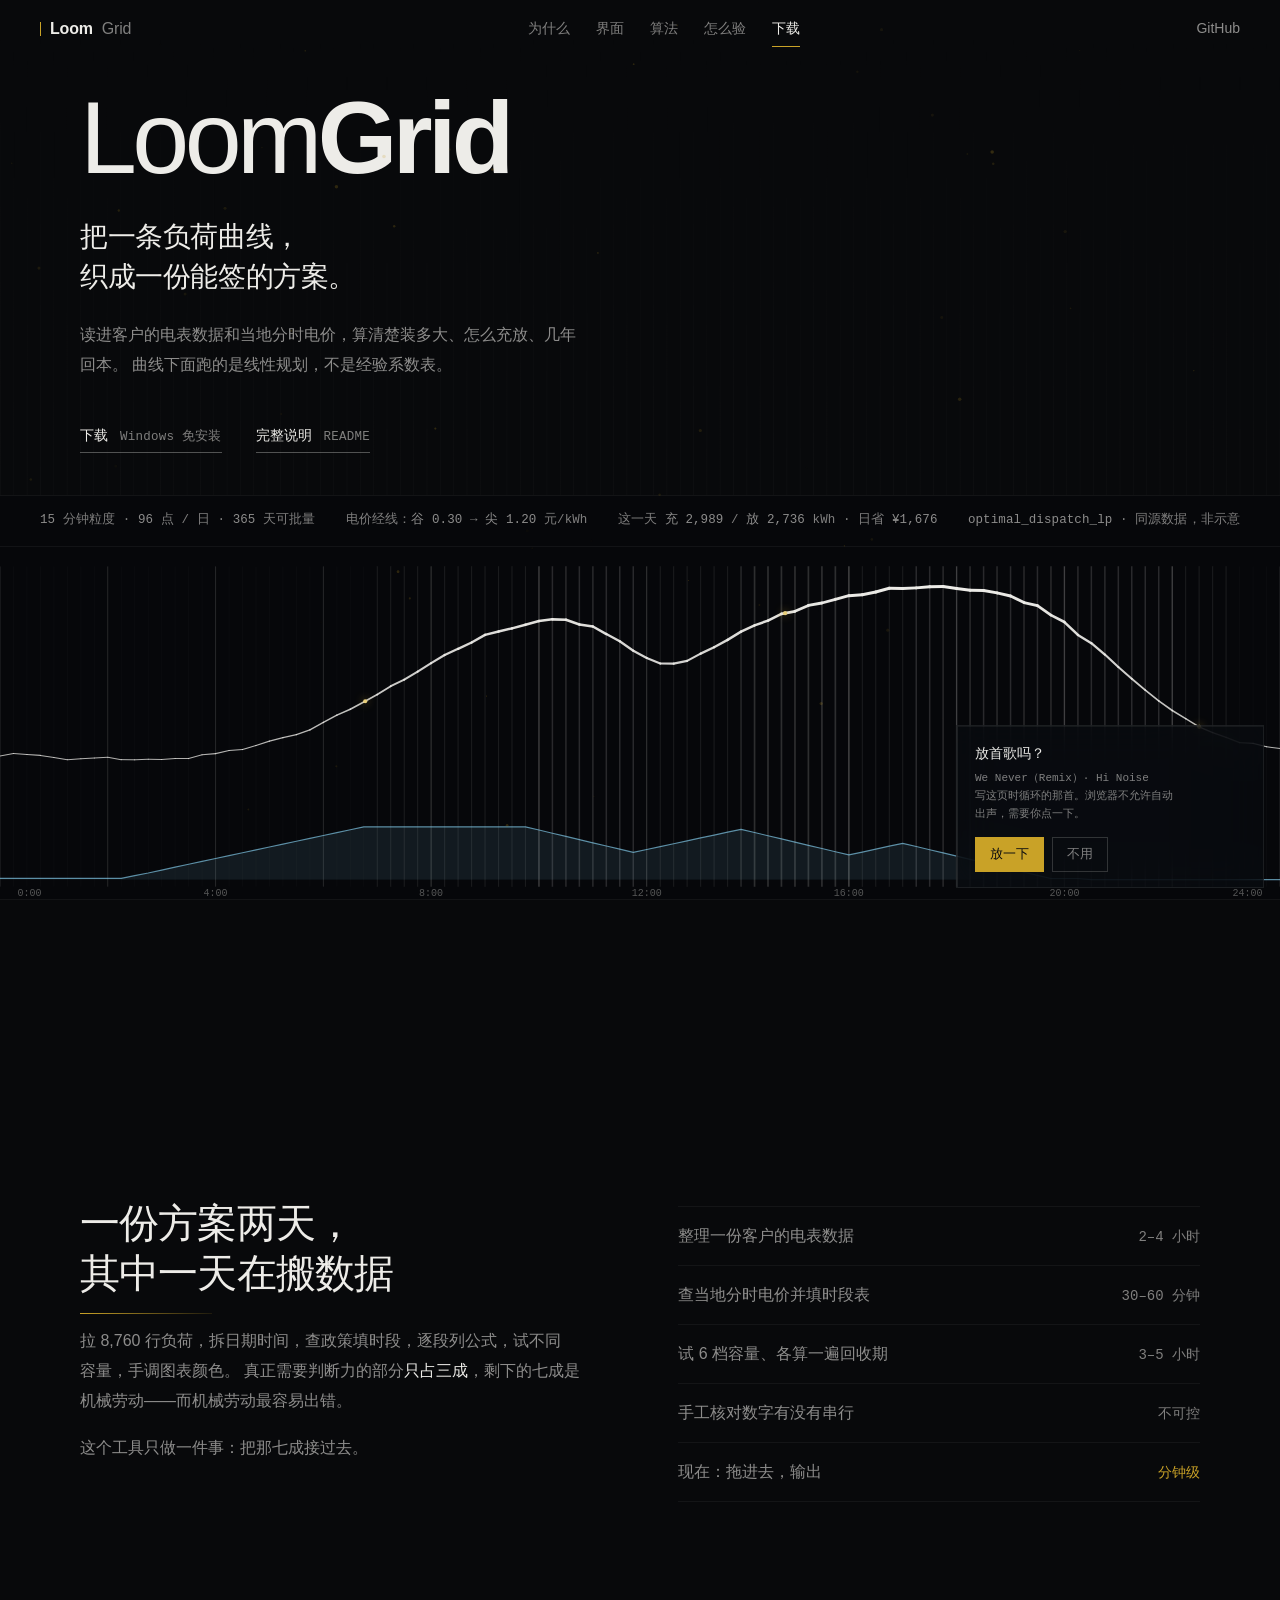
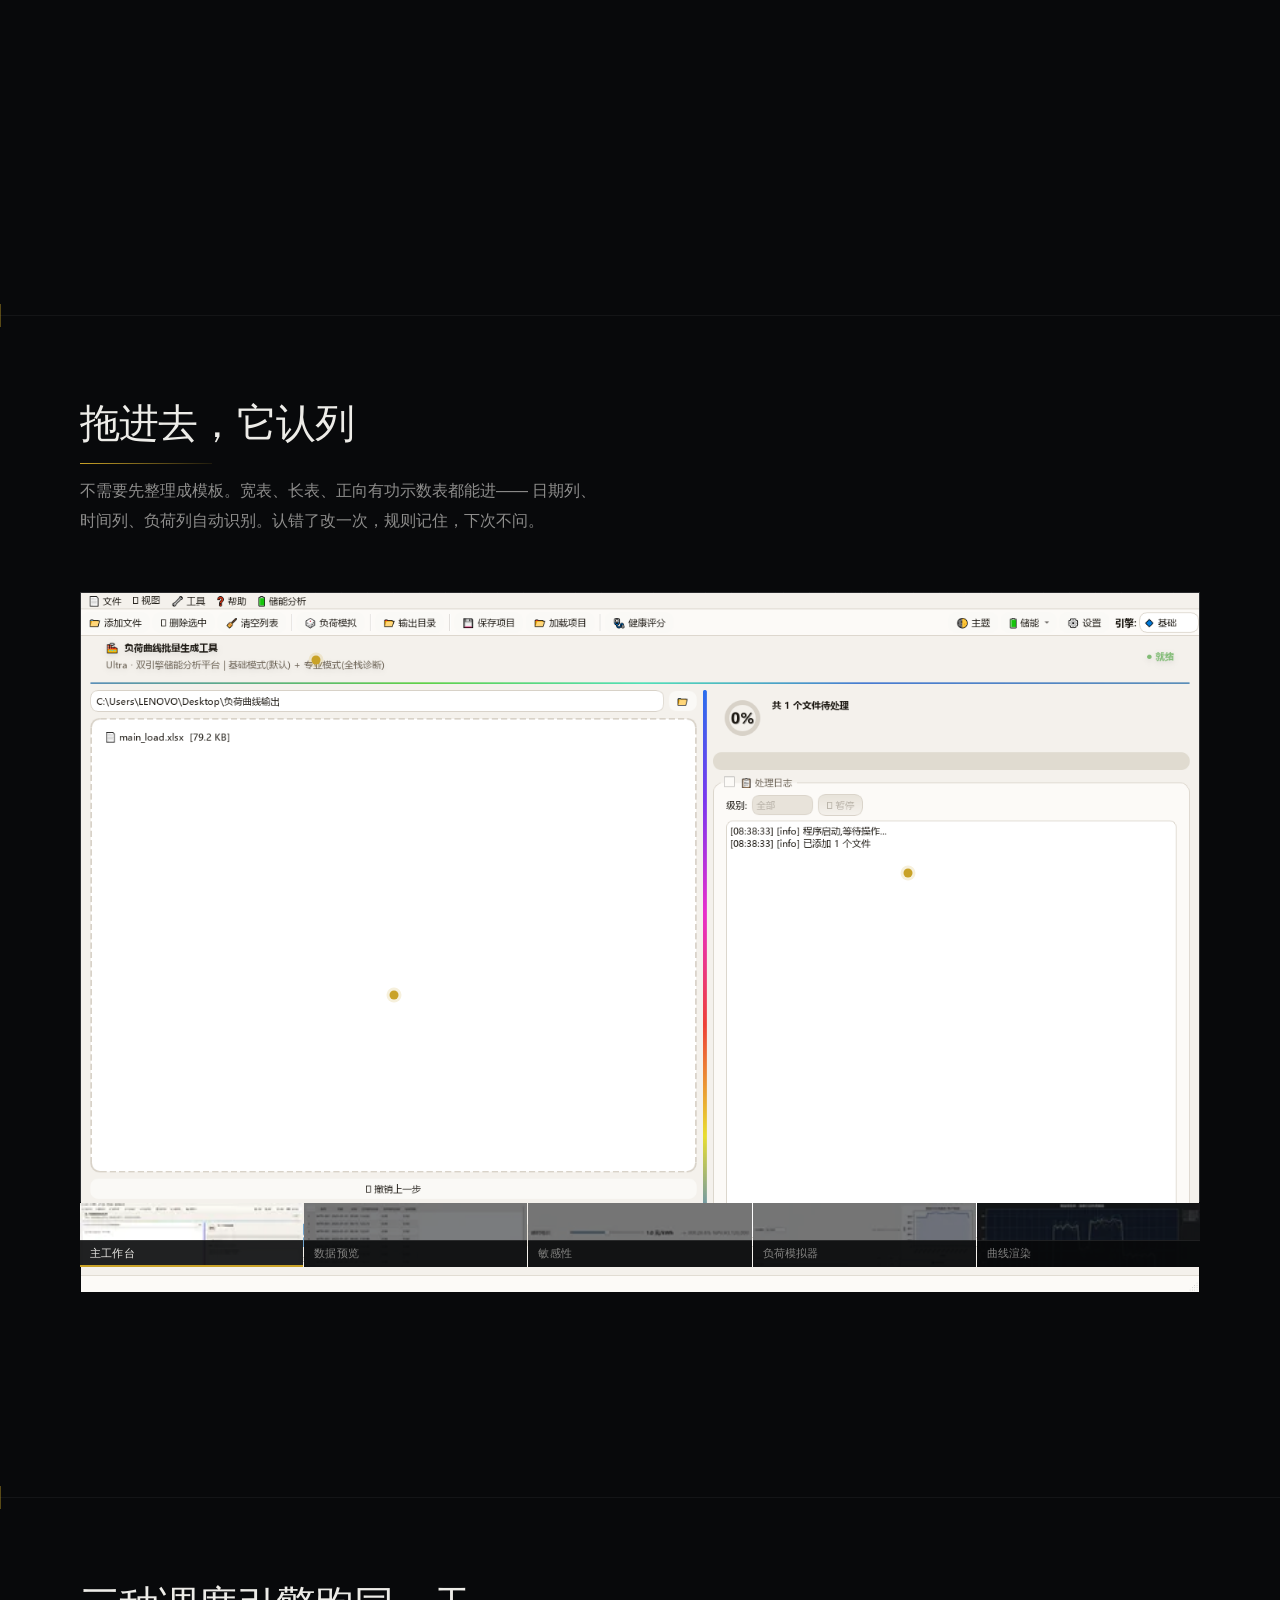
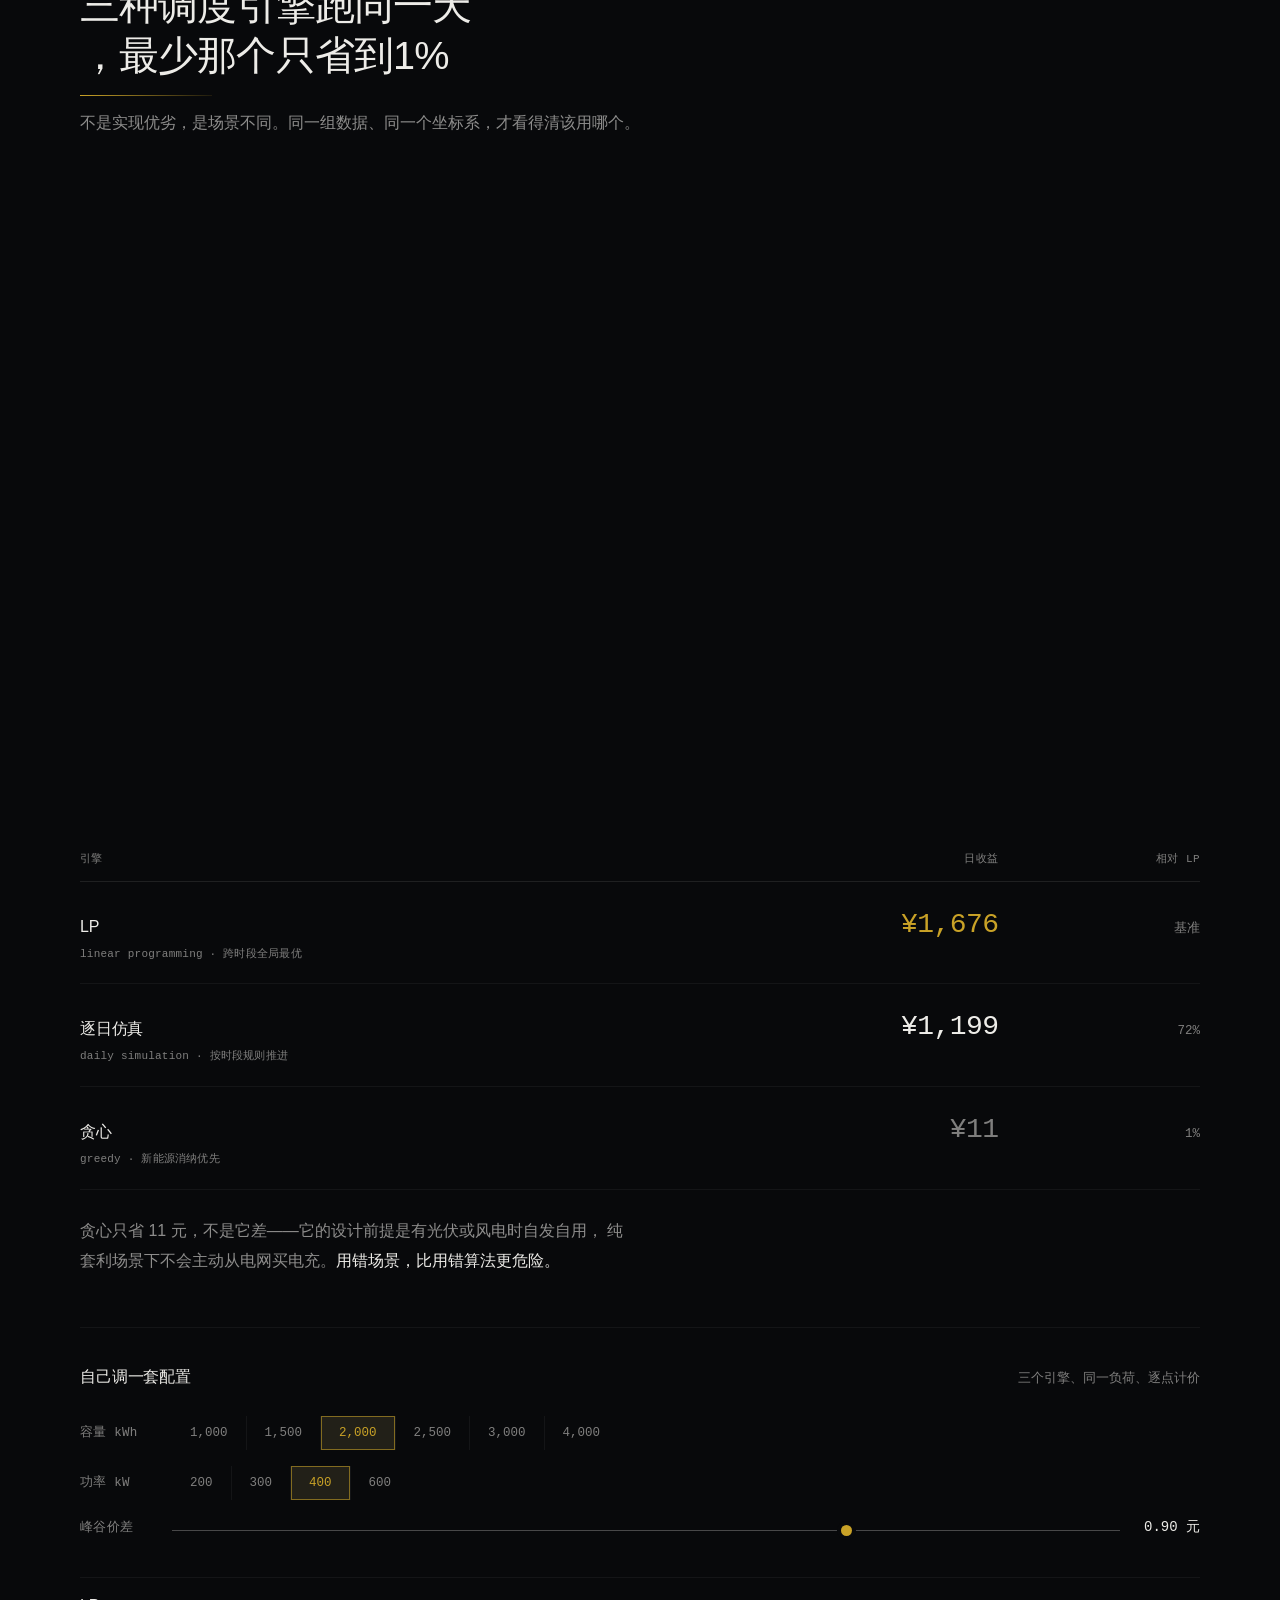
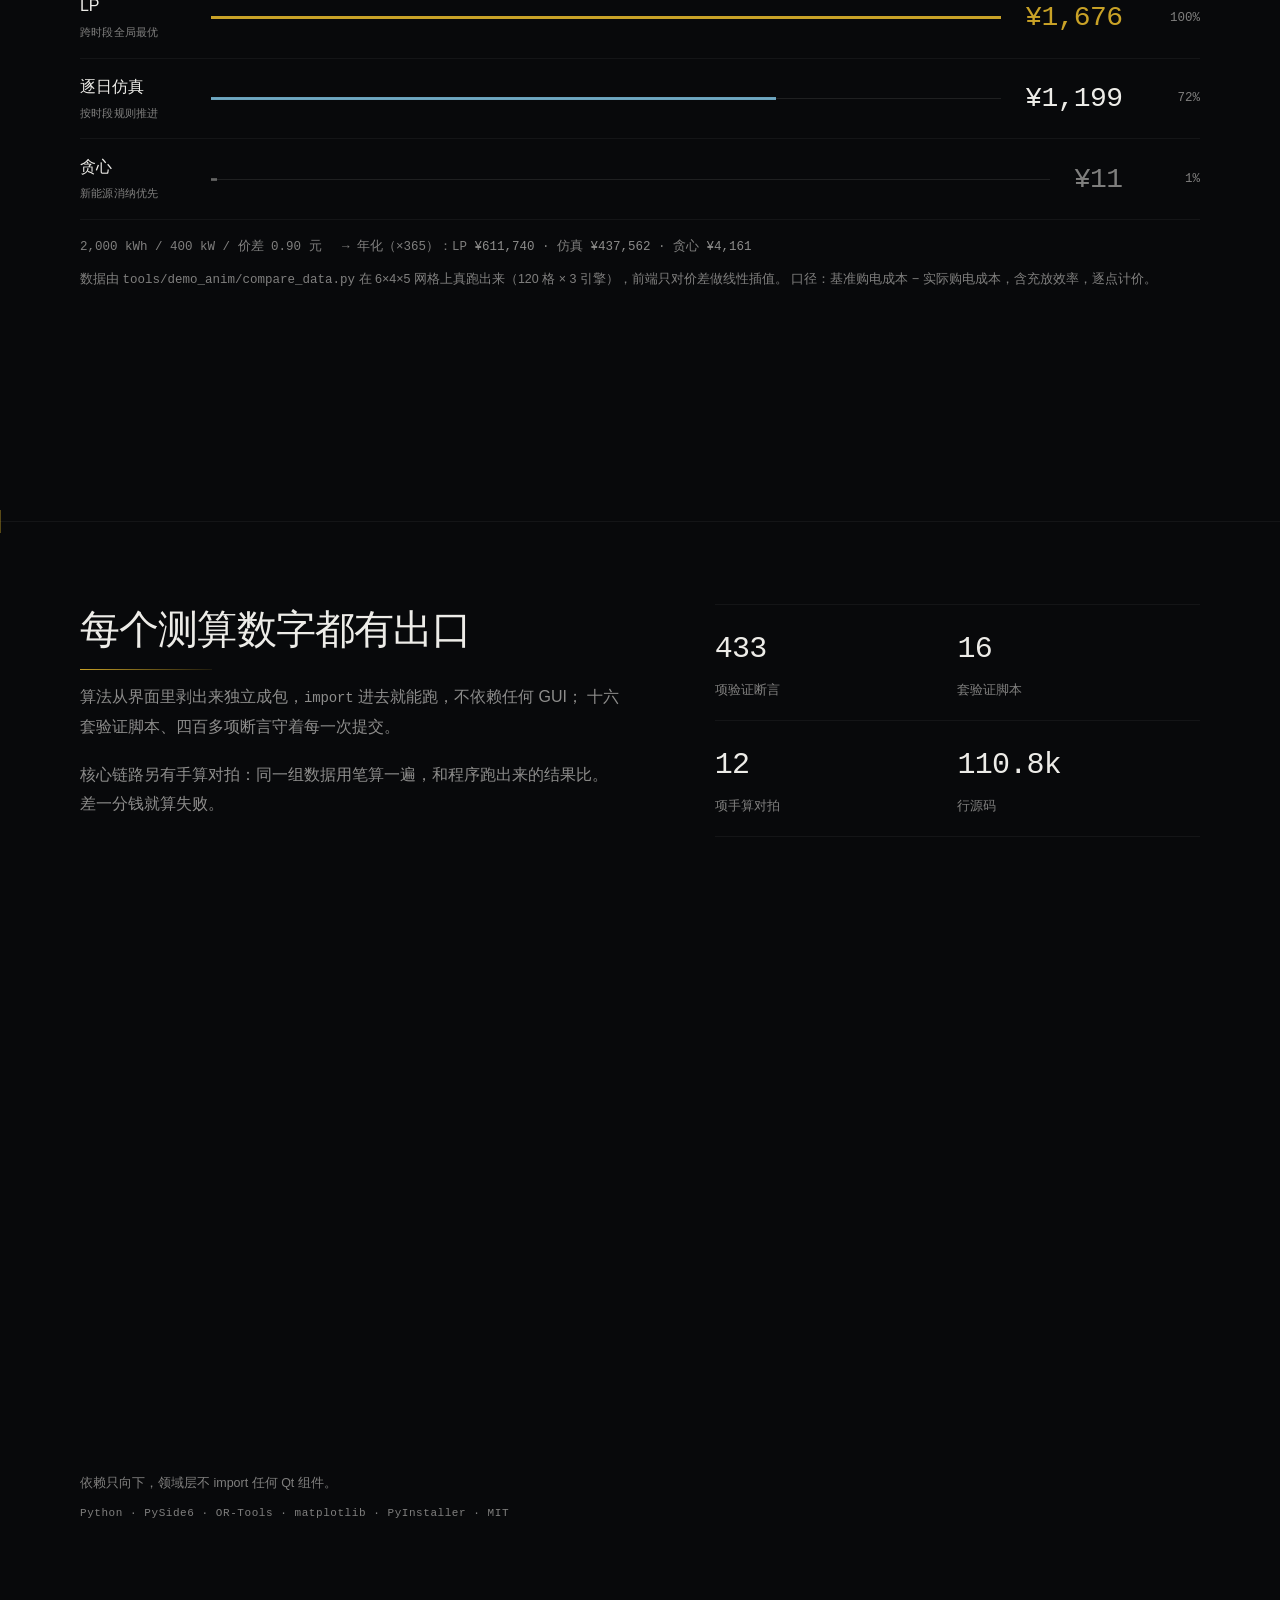
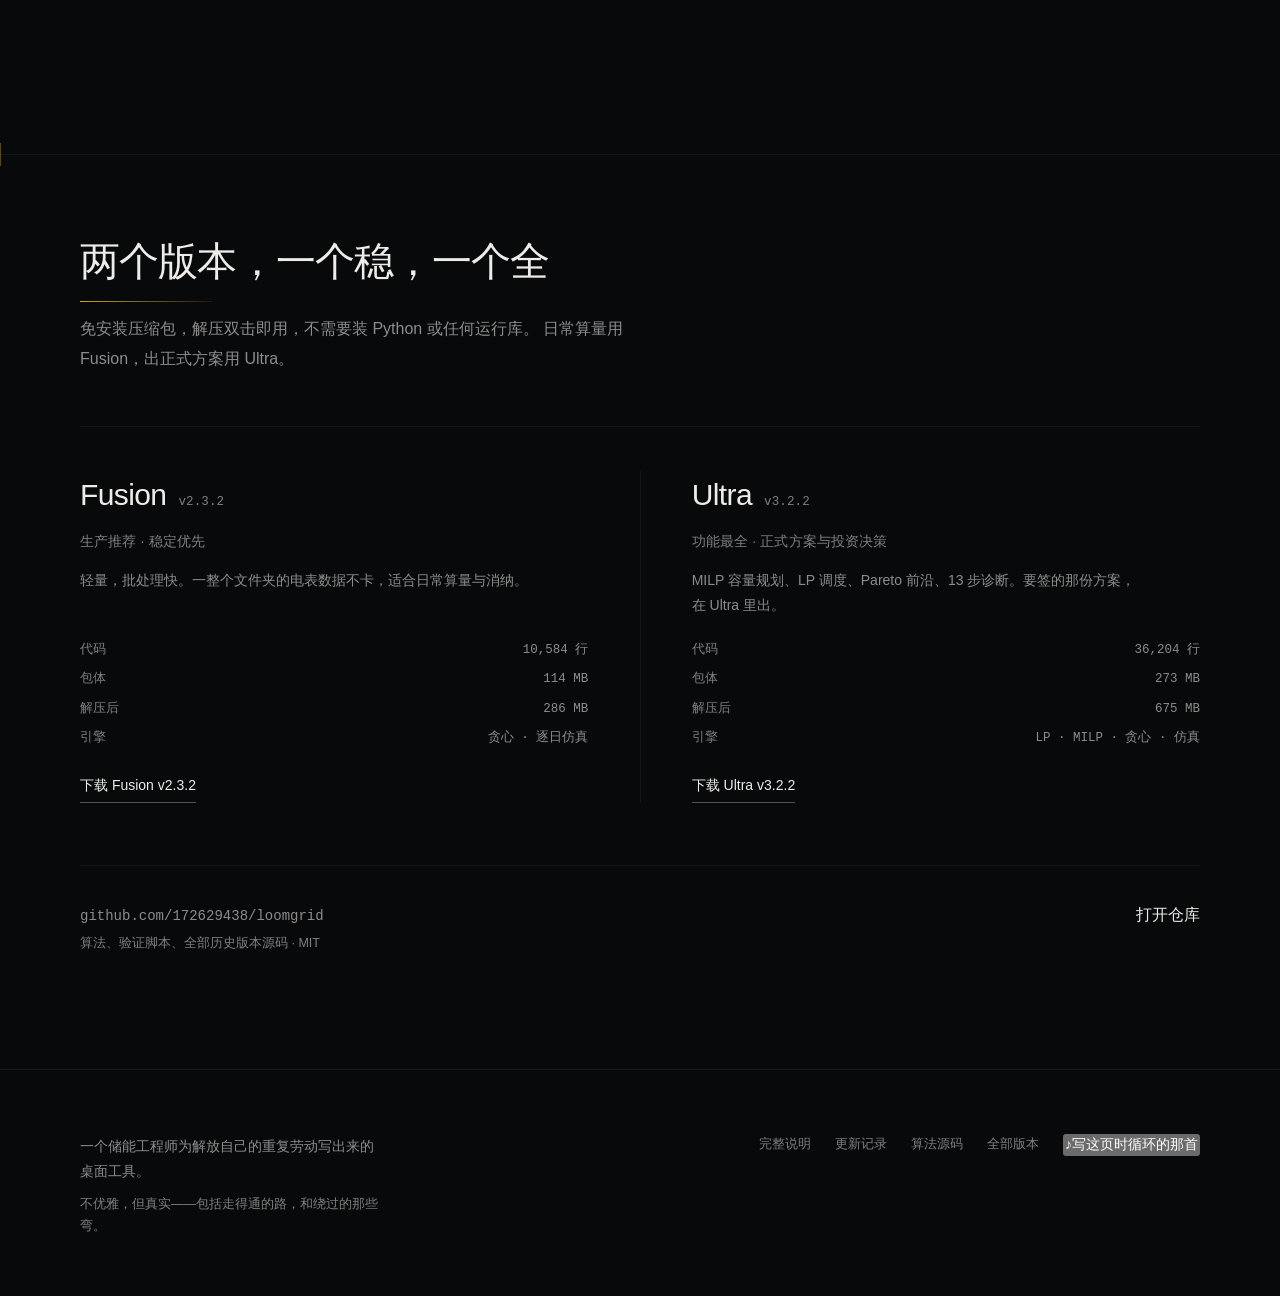
==== commit 7bda2e1e: "chore(release): point every version reference at v2.3.2 The new release exists but the docs still ad" ====
--- a/docs/index.html
+++ b/docs/index.html
@@ -2156,16 +2156,16 @@
 
     <div class="versions">
       <div class="ver">
-        <h3>Fusion <span>v2.3.1</span></h3>
+        <h3>Fusion <span>v2.3.2</span></h3>
         <div class="tagline">生产推荐 · 稳定优先</div>
         <p>轻量，批处理快。一整个文件夹的电表数据不卡，适合日常算量与消纳。</p>
         <dl>
           <dt>代码</dt><dd>10,584 行</dd>
-          <dt>包体</dt><dd>136 MB</dd>
-          <dt>解压后</dt><dd>309 MB</dd>
+          <dt>包体</dt><dd>114 MB</dd>
+          <dt>解压后</dt><dd>286 MB</dd>
           <dt>引擎</dt><dd>贪心 · 逐日仿真</dd>
         </dl>
-        <a class="get" href="https://github.com/172629438/loomgrid/releases/tag/fusion-v2.3.1">下载 Fusion v2.3.1</a>
+        <a class="get" href="https://github.com/172629438/loomgrid/releases/tag/fusion-v2.3.2">下载 Fusion v2.3.2</a>
       </div>
 
       <div class="divider"></div>
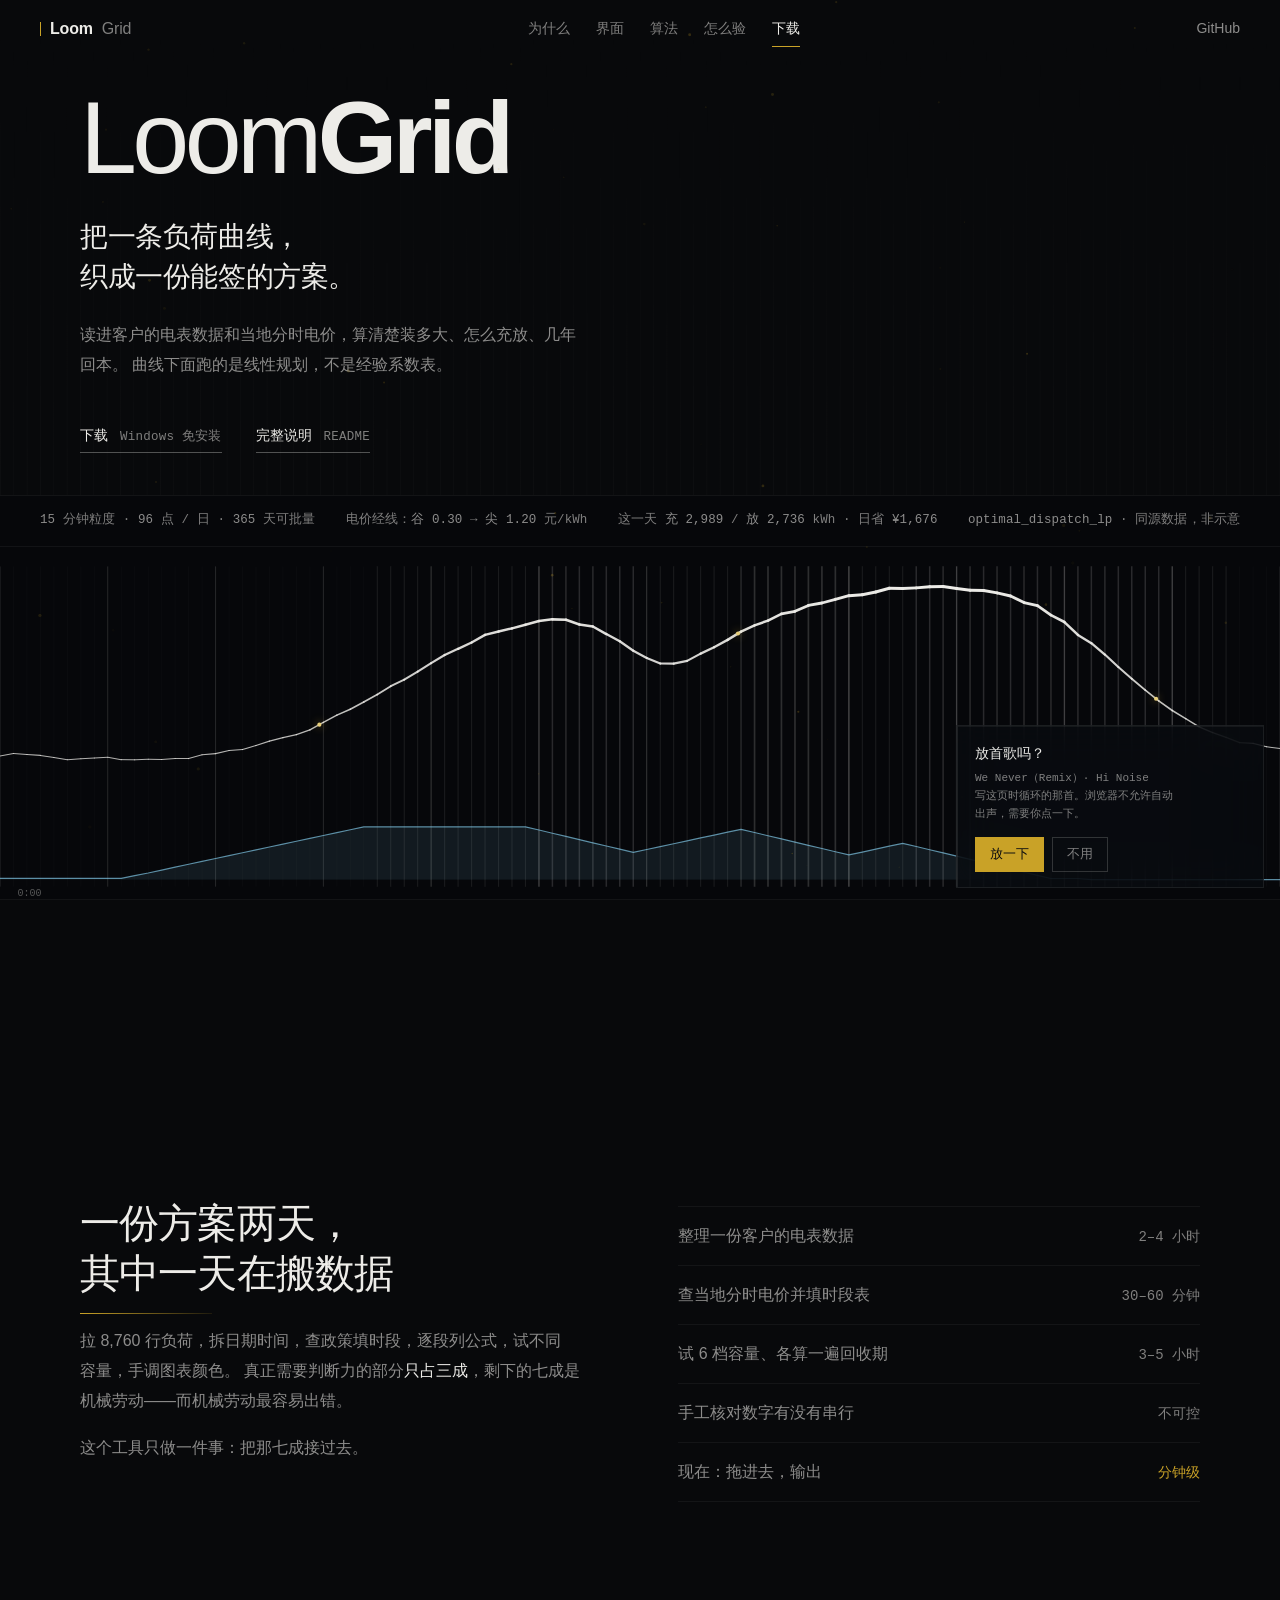
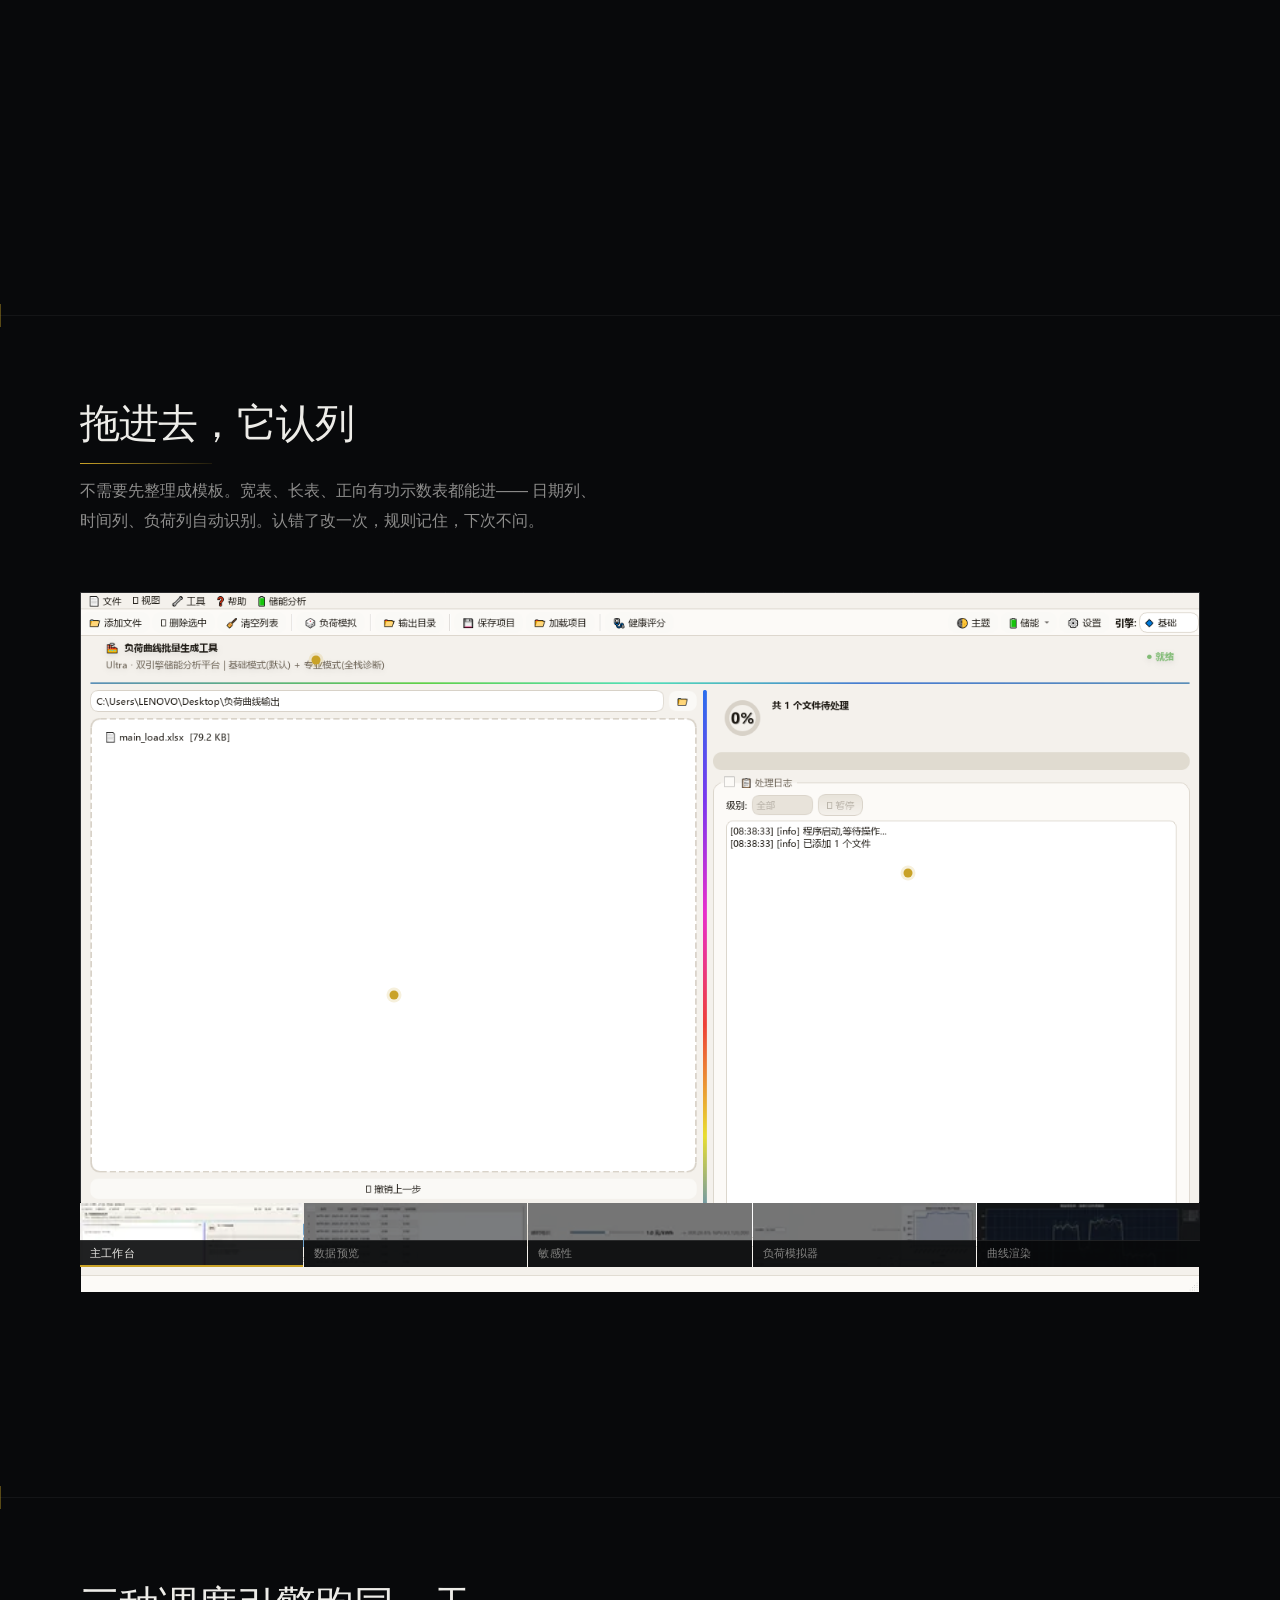
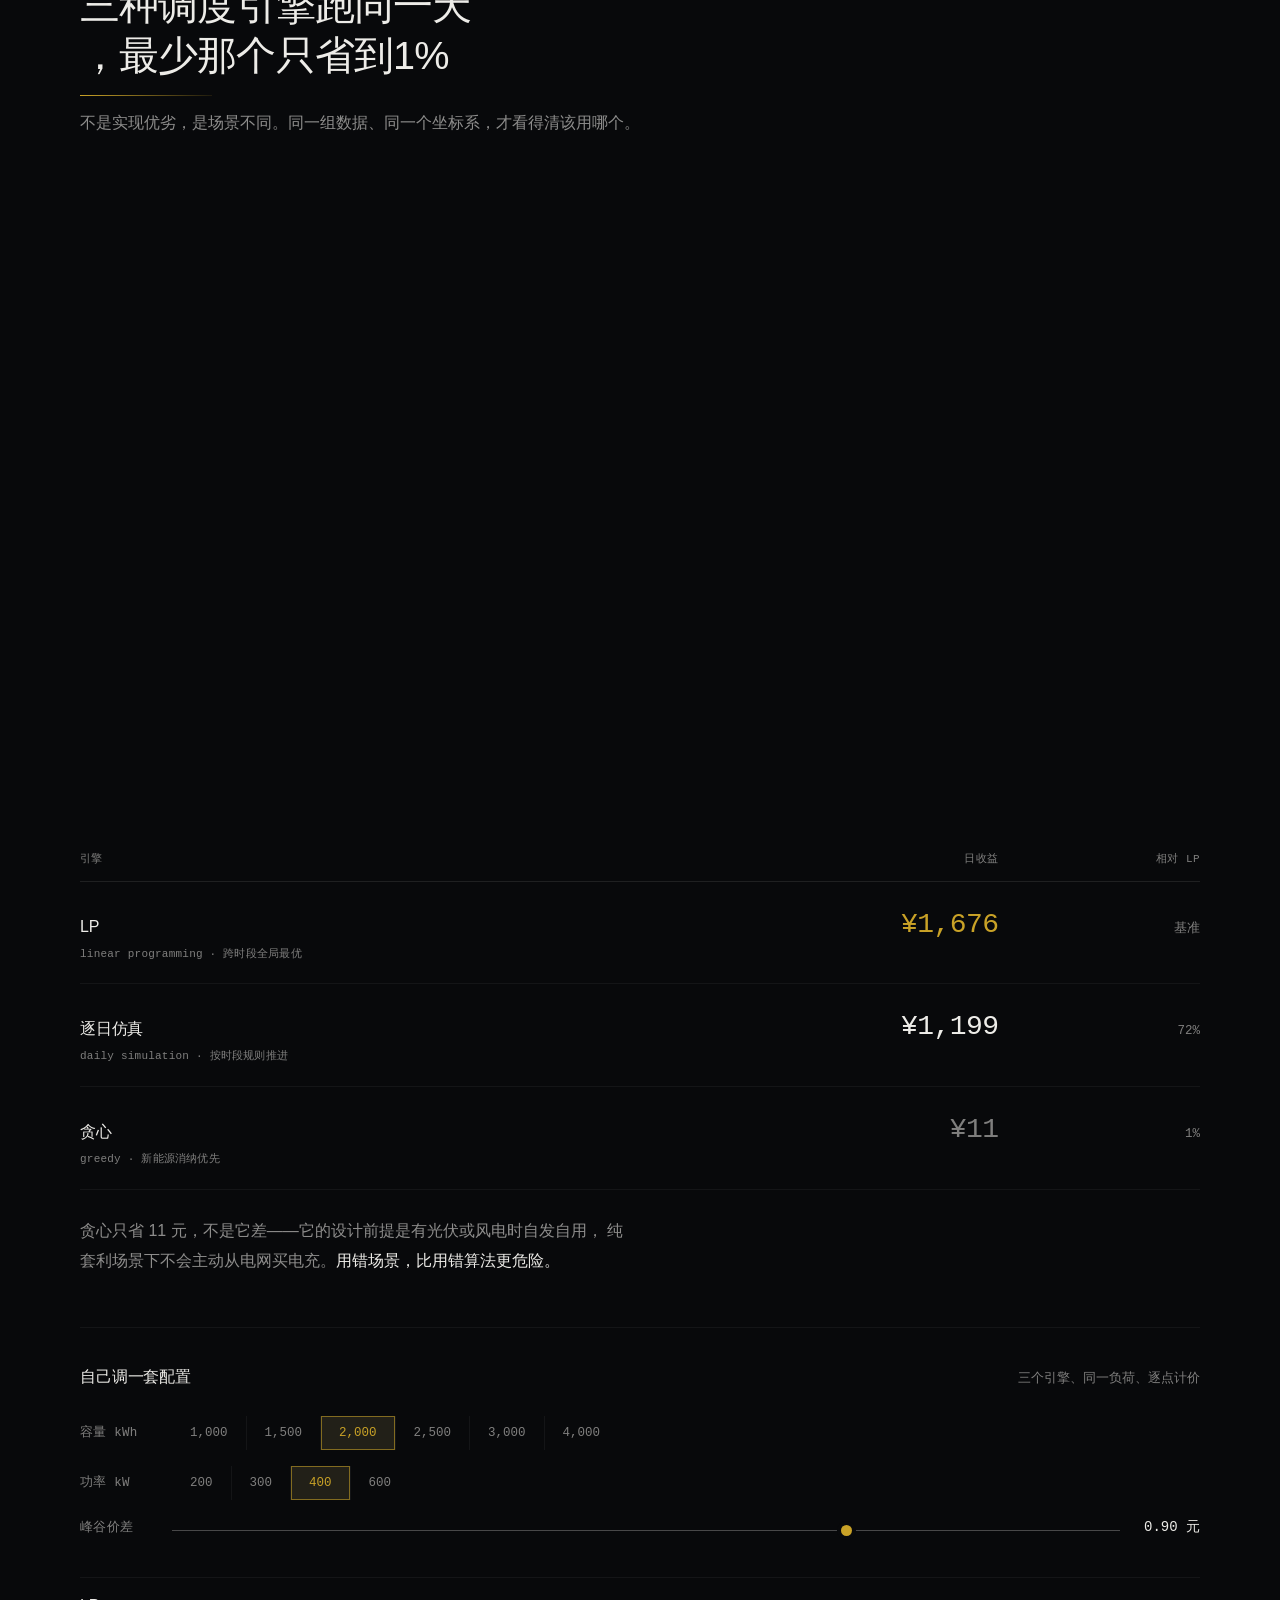
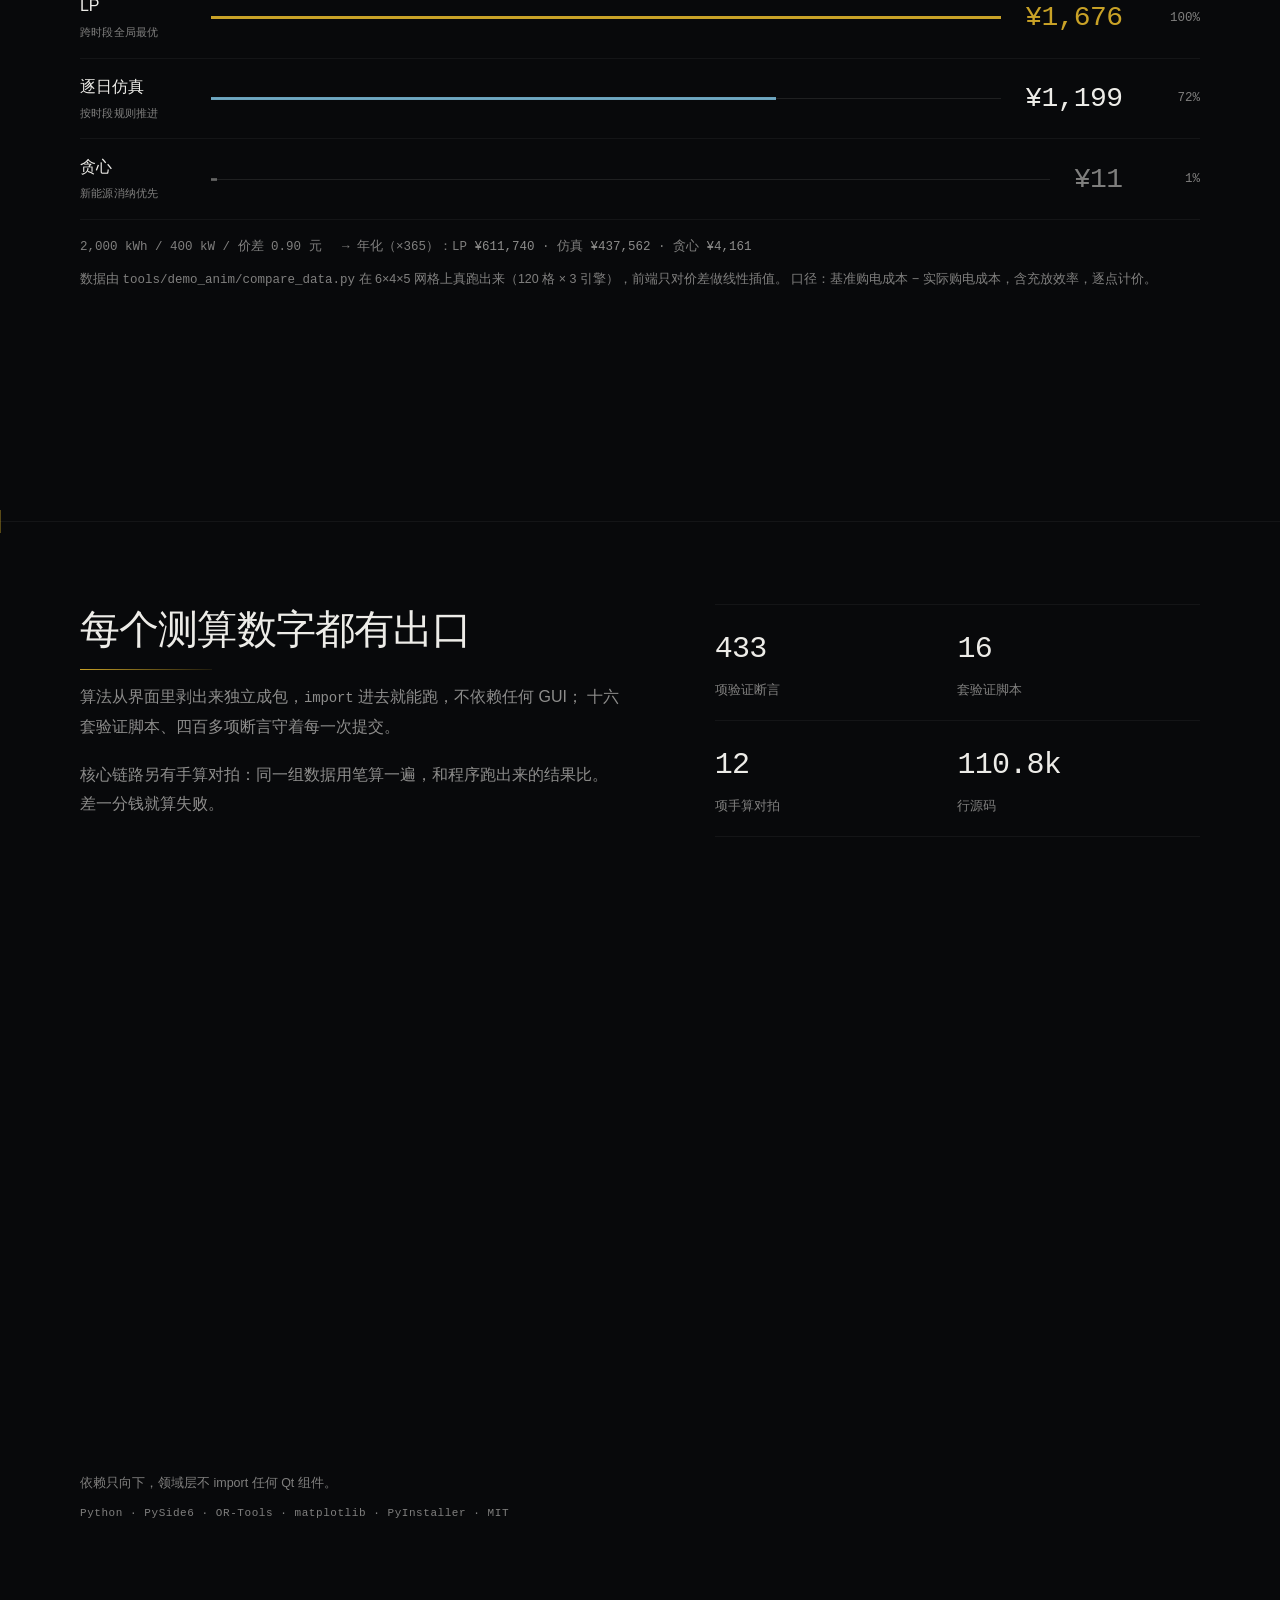
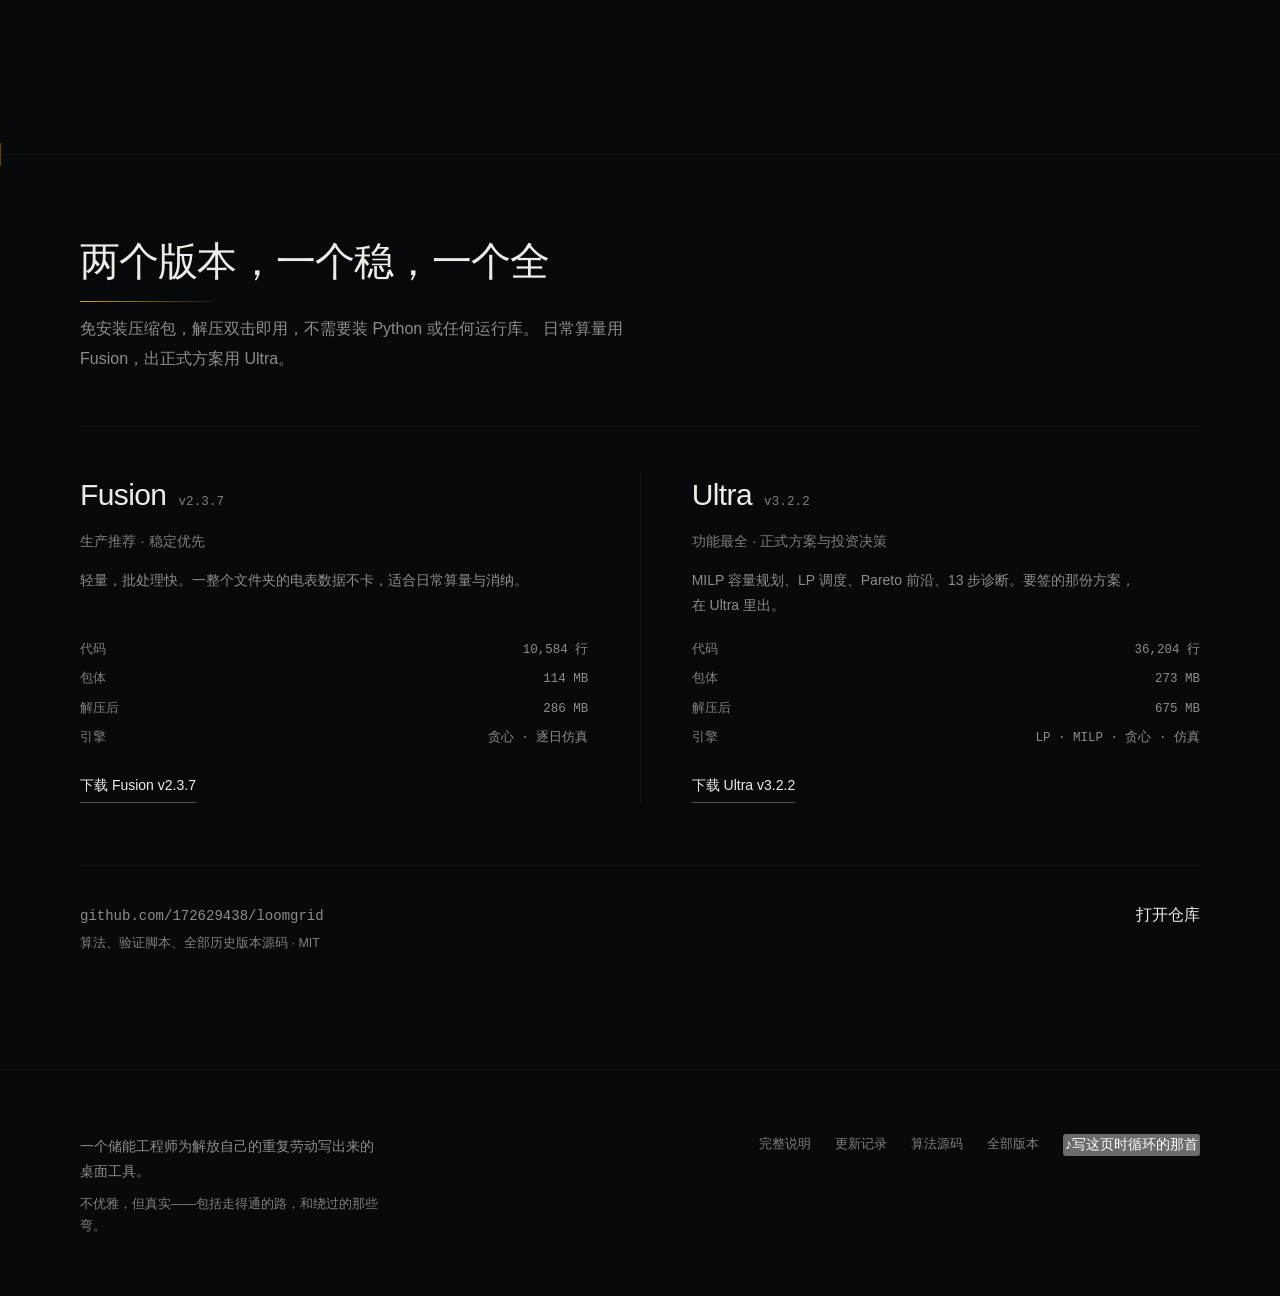
==== commit 663c87d1: "docs: point version references at v2.3.7 Six spots in README and three in docs/index.html still sent" ====
--- a/docs/index.html
+++ b/docs/index.html
@@ -2156,7 +2156,7 @@
 
     <div class="versions">
       <div class="ver">
-        <h3>Fusion <span>v2.3.2</span></h3>
+        <h3>Fusion <span>v2.3.7</span></h3>
         <div class="tagline">生产推荐 · 稳定优先</div>
         <p>轻量，批处理快。一整个文件夹的电表数据不卡，适合日常算量与消纳。</p>
         <dl>
@@ -2165,7 +2165,7 @@
           <dt>解压后</dt><dd>286 MB</dd>
           <dt>引擎</dt><dd>贪心 · 逐日仿真</dd>
         </dl>
-        <a class="get" href="https://github.com/172629438/loomgrid/releases/tag/fusion-v2.3.2">下载 Fusion v2.3.2</a>
+        <a class="get" href="https://github.com/172629438/loomgrid/releases/tag/fusion-v2.3.7">下载 Fusion v2.3.7</a>
       </div>
 
       <div class="divider"></div>
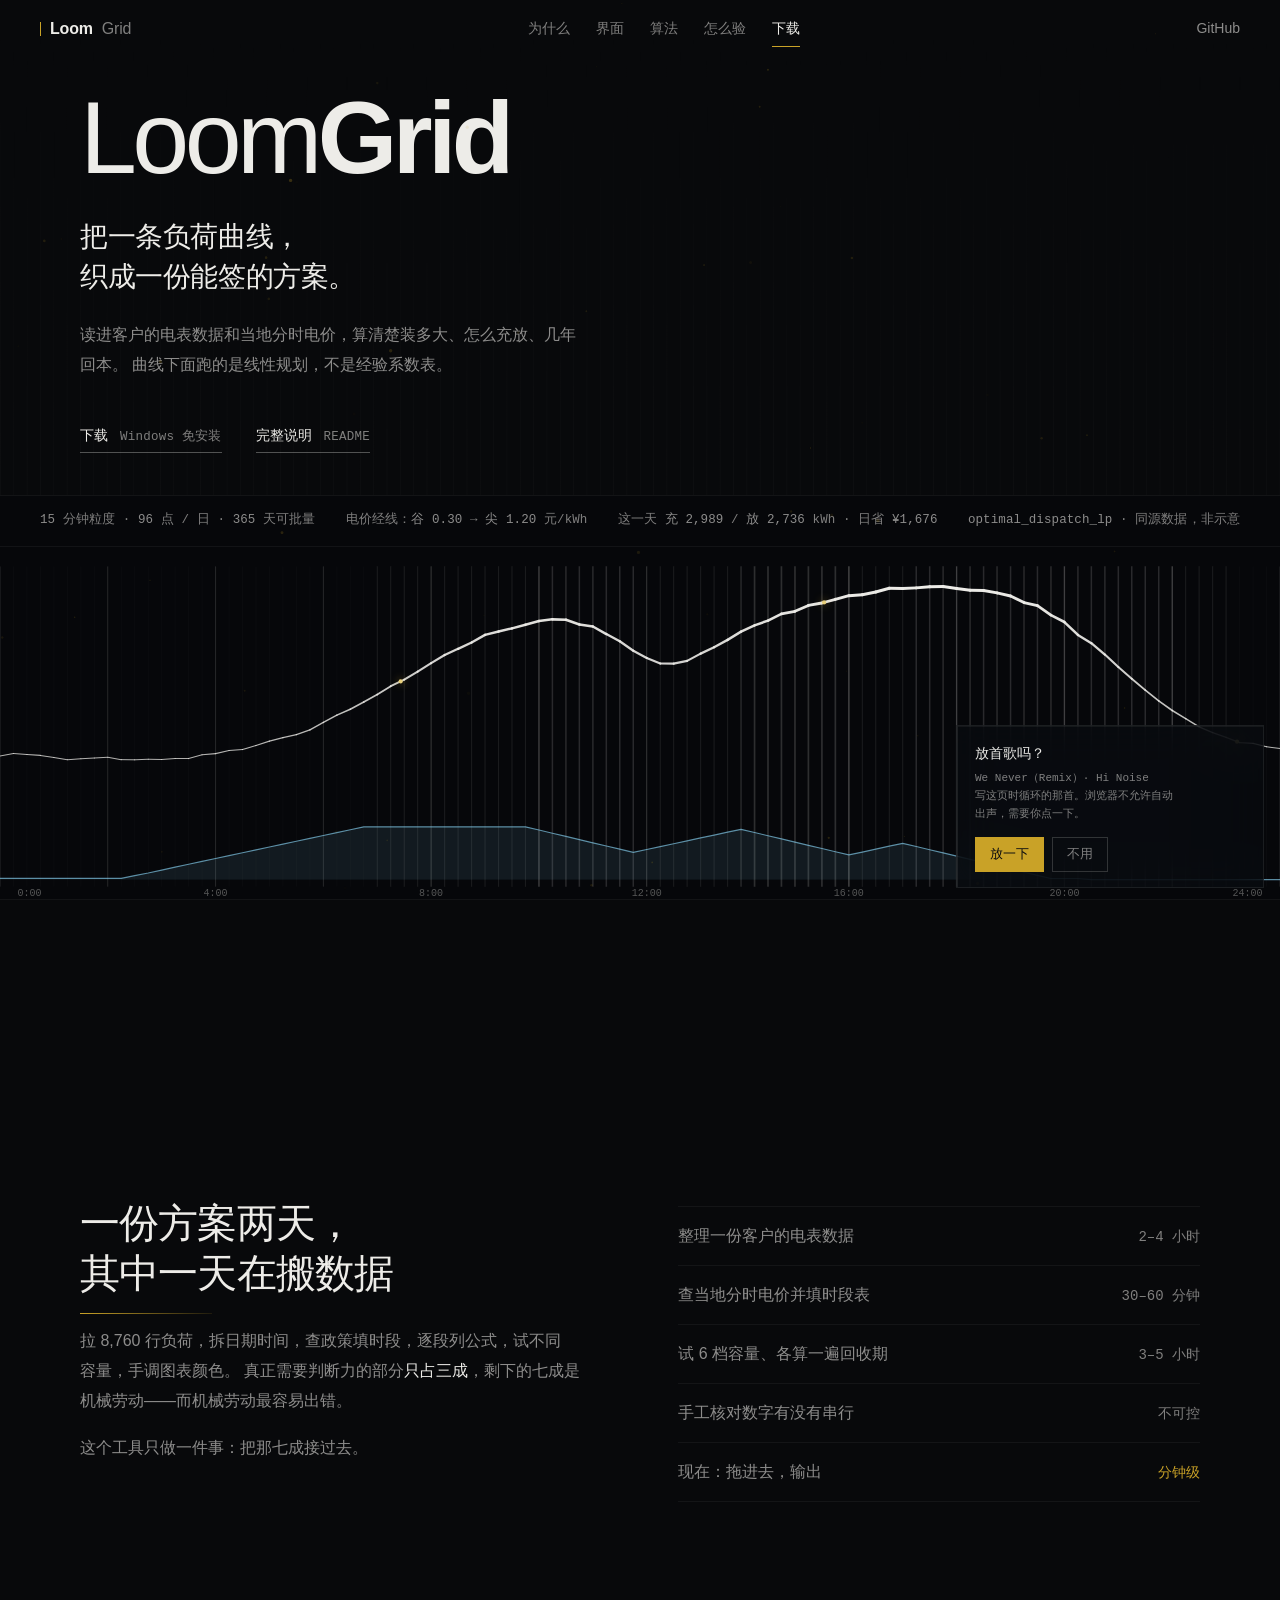
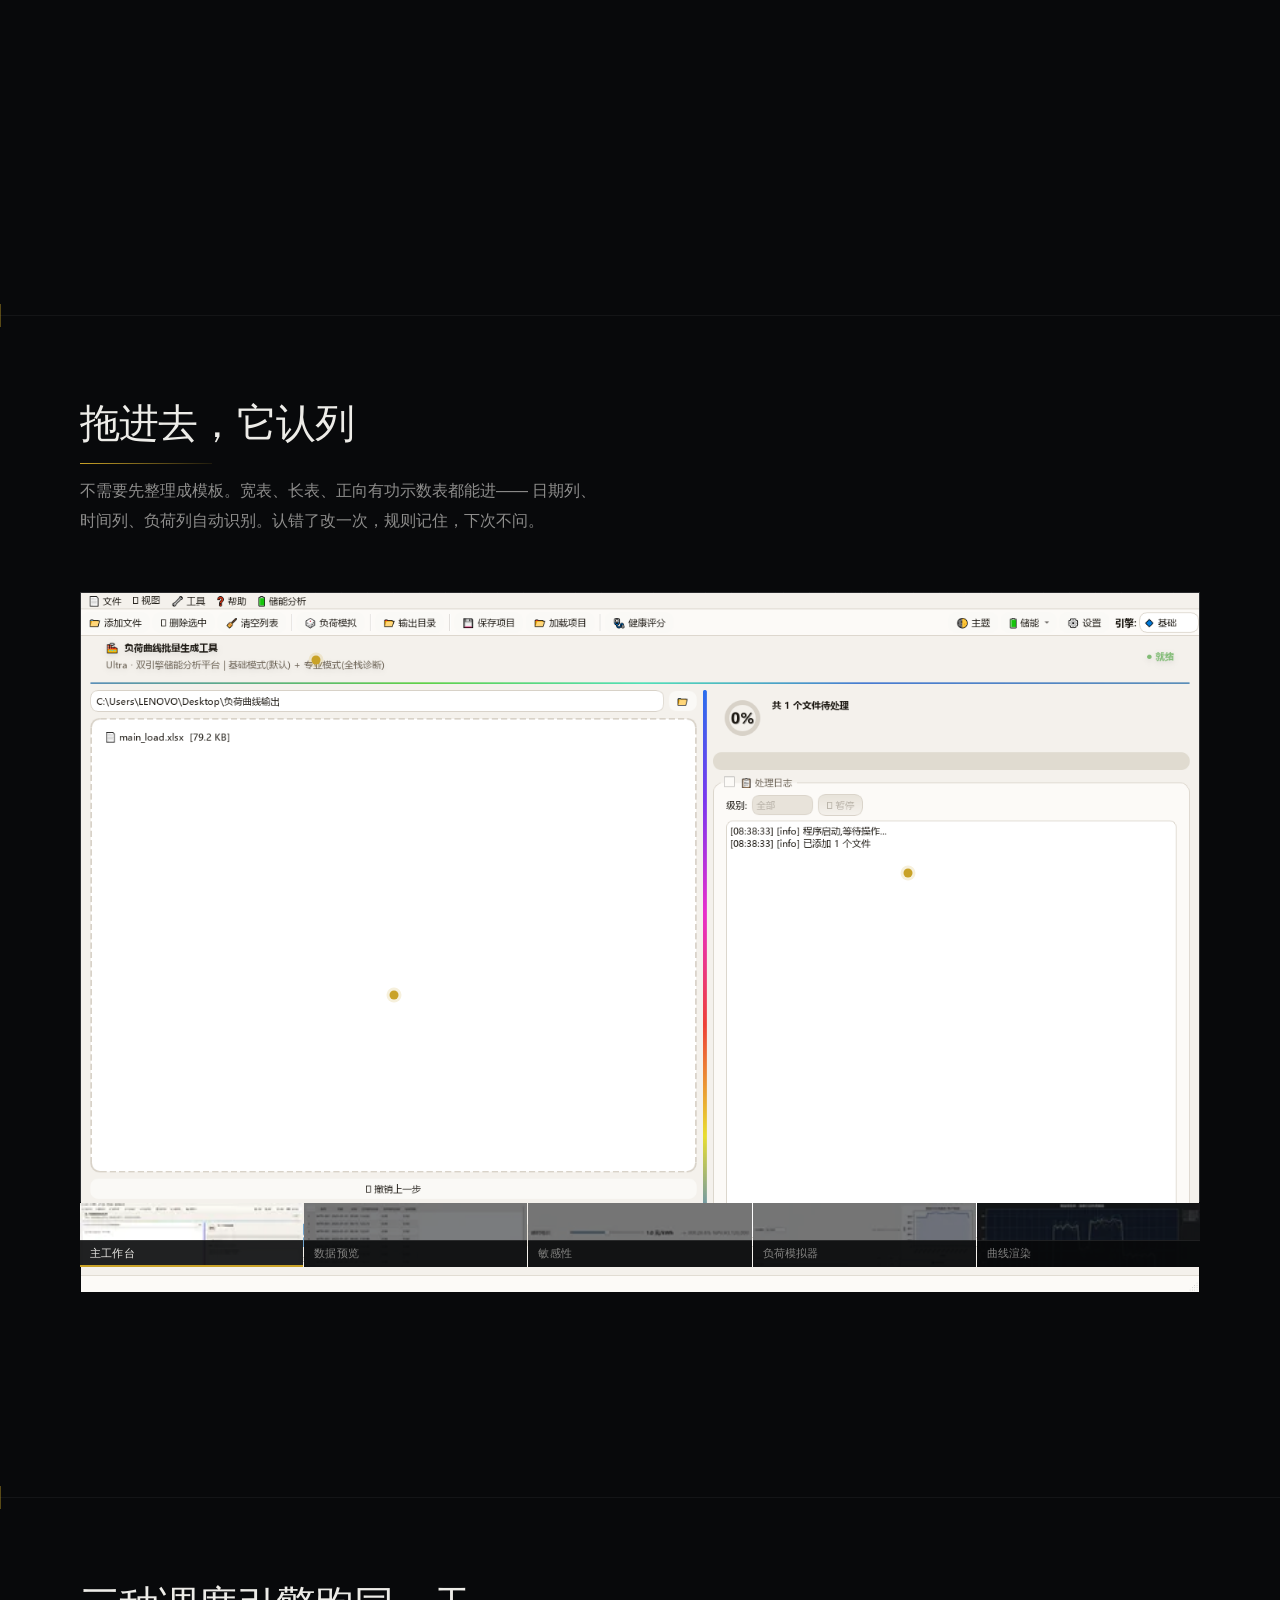
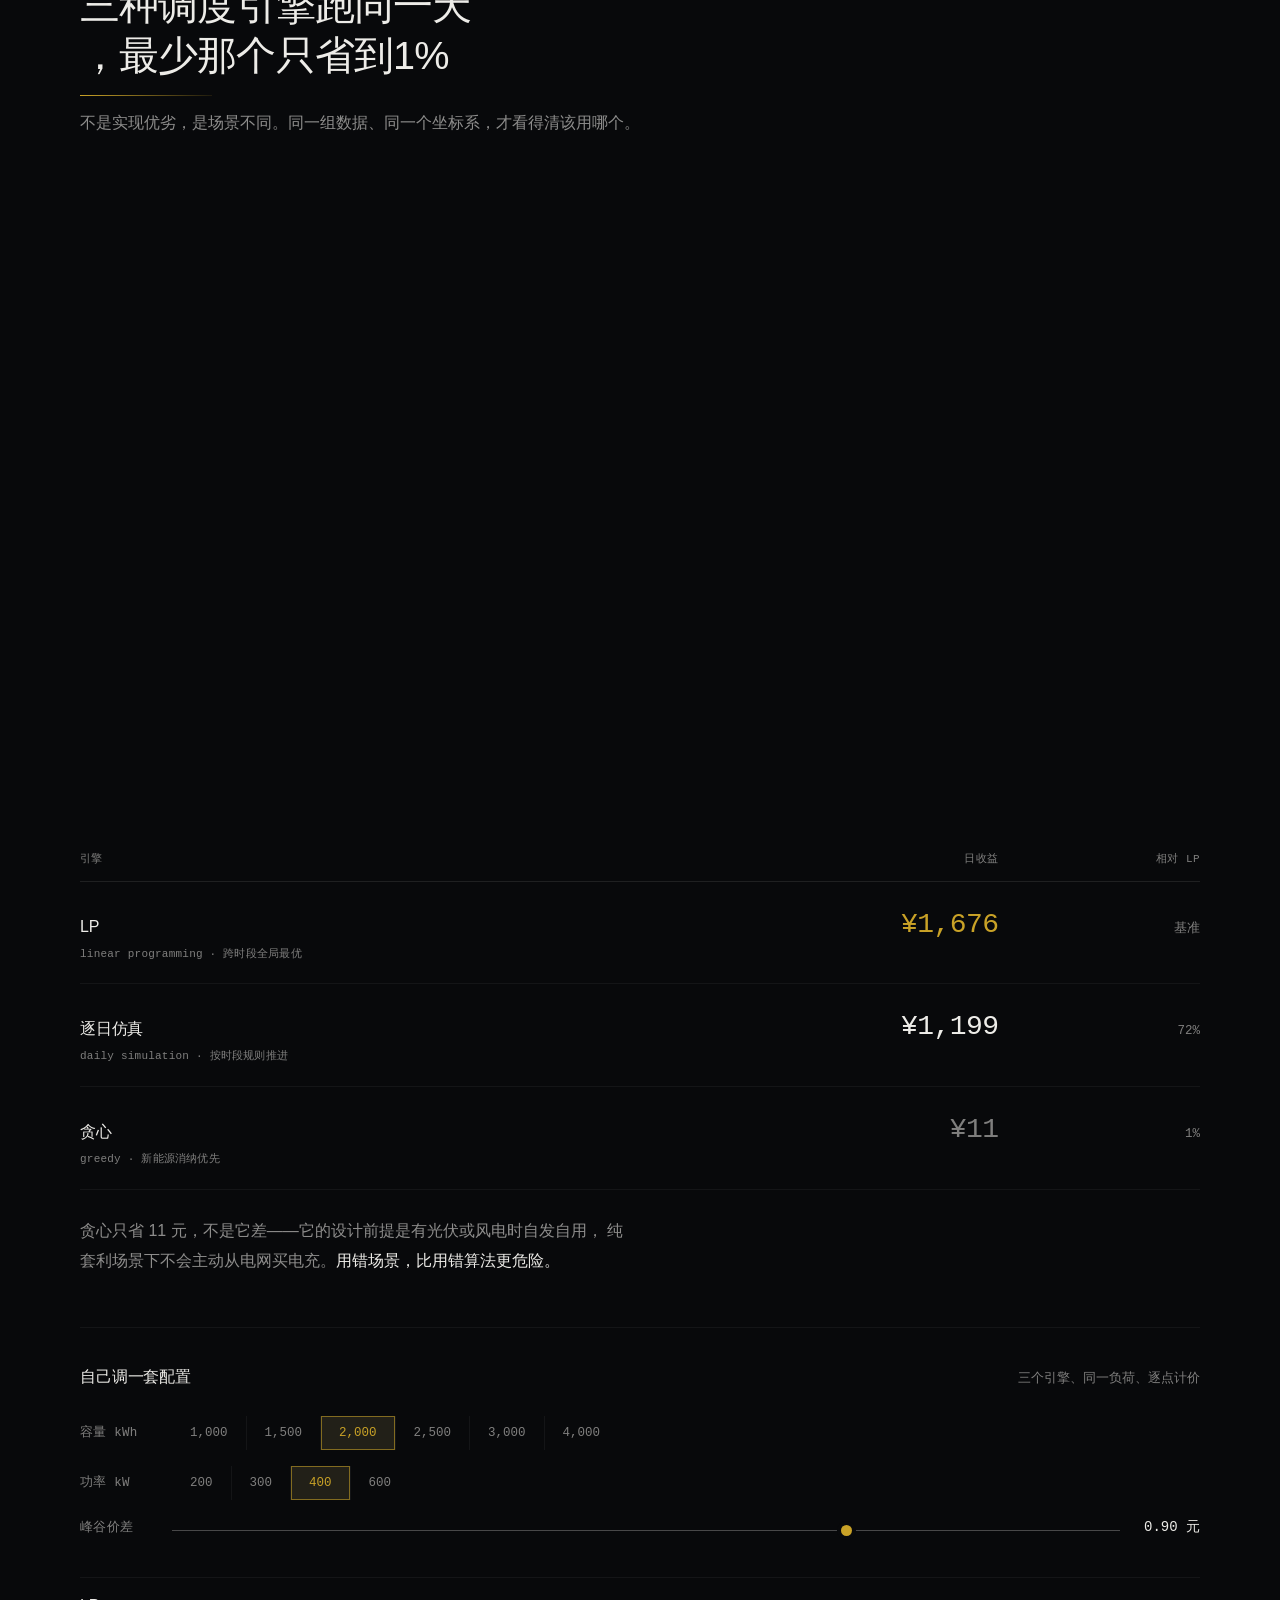
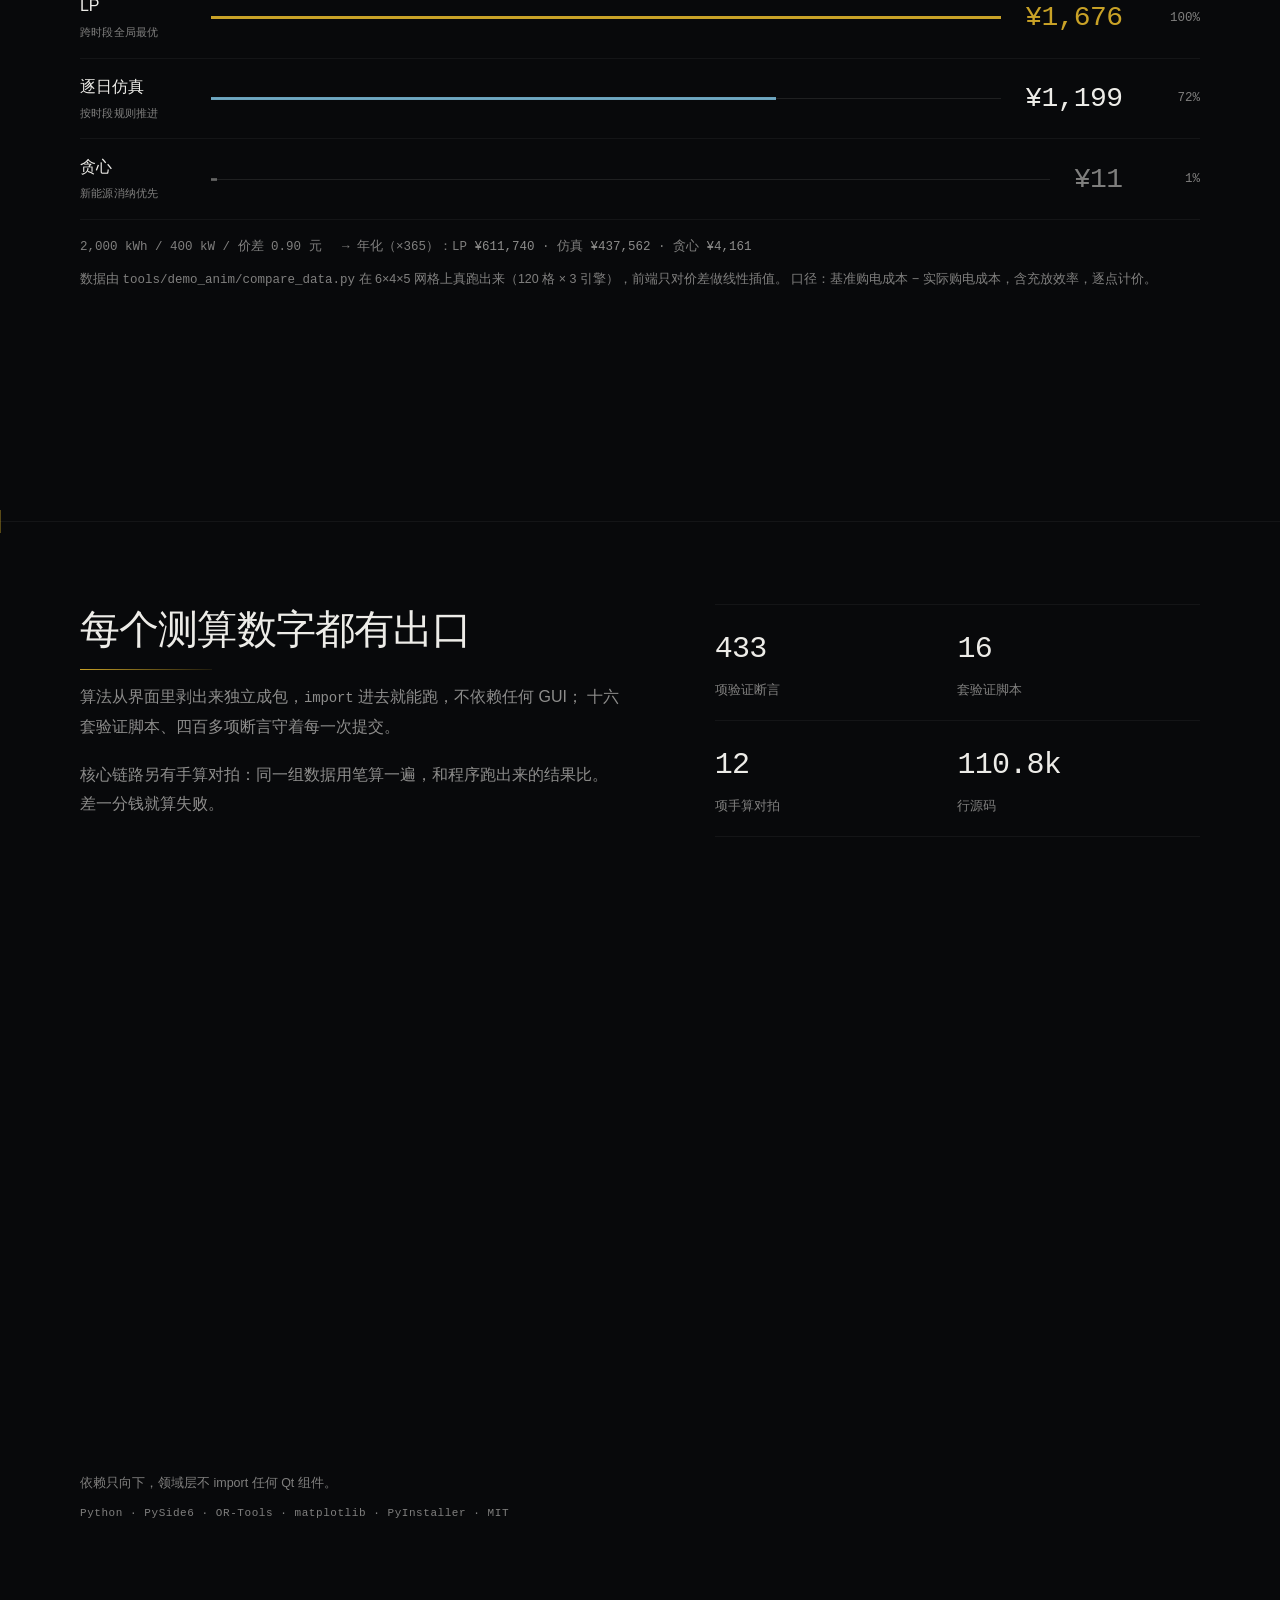
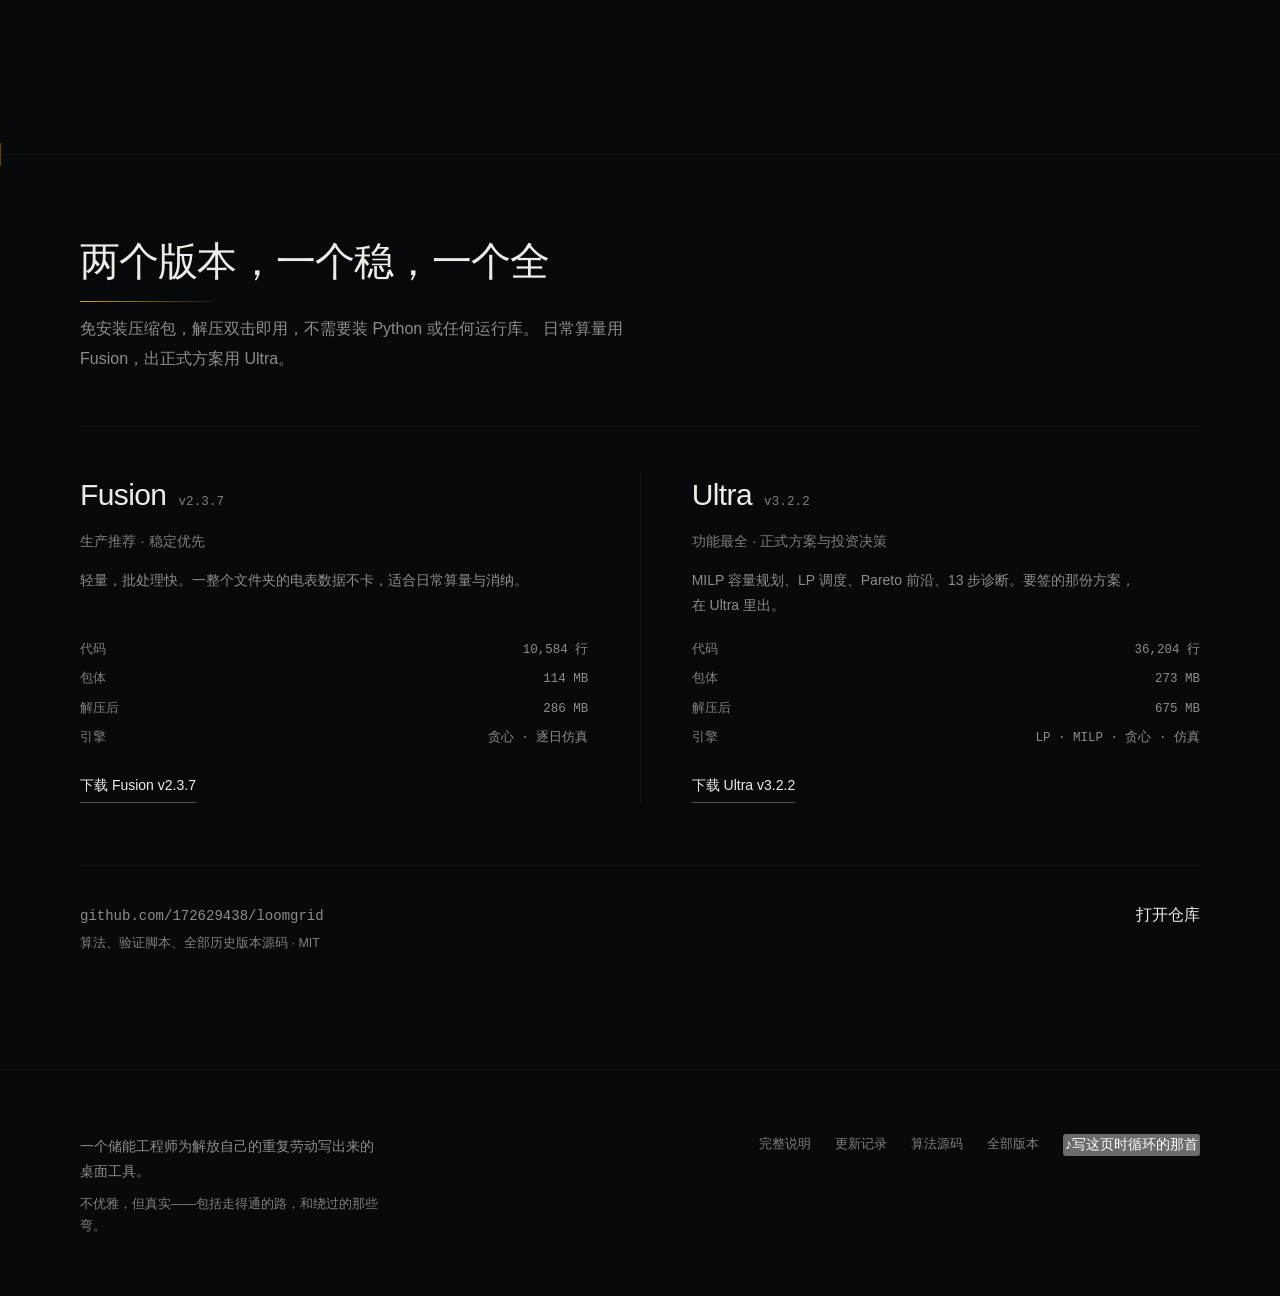
==== commit 8a1f7ec8: "docs(tariff): 电价规模 32→33 个价区，并清理 docs/ 发布面 数据从 2026-06 版起就是 33 条（河北拆冀北/河北南网、内蒙古拆蒙东/蒙西， 覆盖 31 个省级行政区）" ====
--- a/docs/index.html
+++ b/docs/index.html
@@ -1808,7 +1808,7 @@
   "applicationSubCategory": "Energy Storage Sizing",
   "operatingSystem": "Windows 10, Windows 11",
   "softwareVersion": "3.2.2",
-  "description": "工商业储能测算工作台。读进电表负荷曲线与当地分时电价，用线性规划求最优充放电策略，算清装多大容量、能省多少、几年回本。内置 32 个省级行政区分时电价。",
+  "description": "工商业储能测算工作台。读进电表负荷曲线与当地分时电价，用线性规划求最优充放电策略，算清装多大容量、能省多少、几年回本。内置 33 个电网价区分时电价。",
   "url": "https://172629438.github.io/loomgrid/",
   "downloadUrl": "https://github.com/172629438/loomgrid/releases",
   "codeRepository": "https://github.com/172629438/loomgrid",
@@ -1824,7 +1824,7 @@
   },
   "featureList": [
     "负荷曲线导入与列自动识别",
-    "32 个省级行政区分时电价",
+    "33 个电网价区分时电价（覆盖 31 个省级行政区）",
     "充放电空间测算（逐日 / 分段两种口径）",
     "贪心 / 逐日仿真 / 线性规划 三种调度引擎",
     "MILP 容量规划",
@@ -2210,7 +2210,7 @@
   </div>
 </footer>
 
-<audio id="tuneAudio" src="assets/we-never.m4a" preload="auto" loop
+<audio id="tuneAudio" src="assets/we-never.m4a" preload="none" loop
        aria-label="We Never（Remix）—— Hi Noise"></audio>
 
 <div class="tune" id="tuneBar" role="region" aria-label="背景音乐">
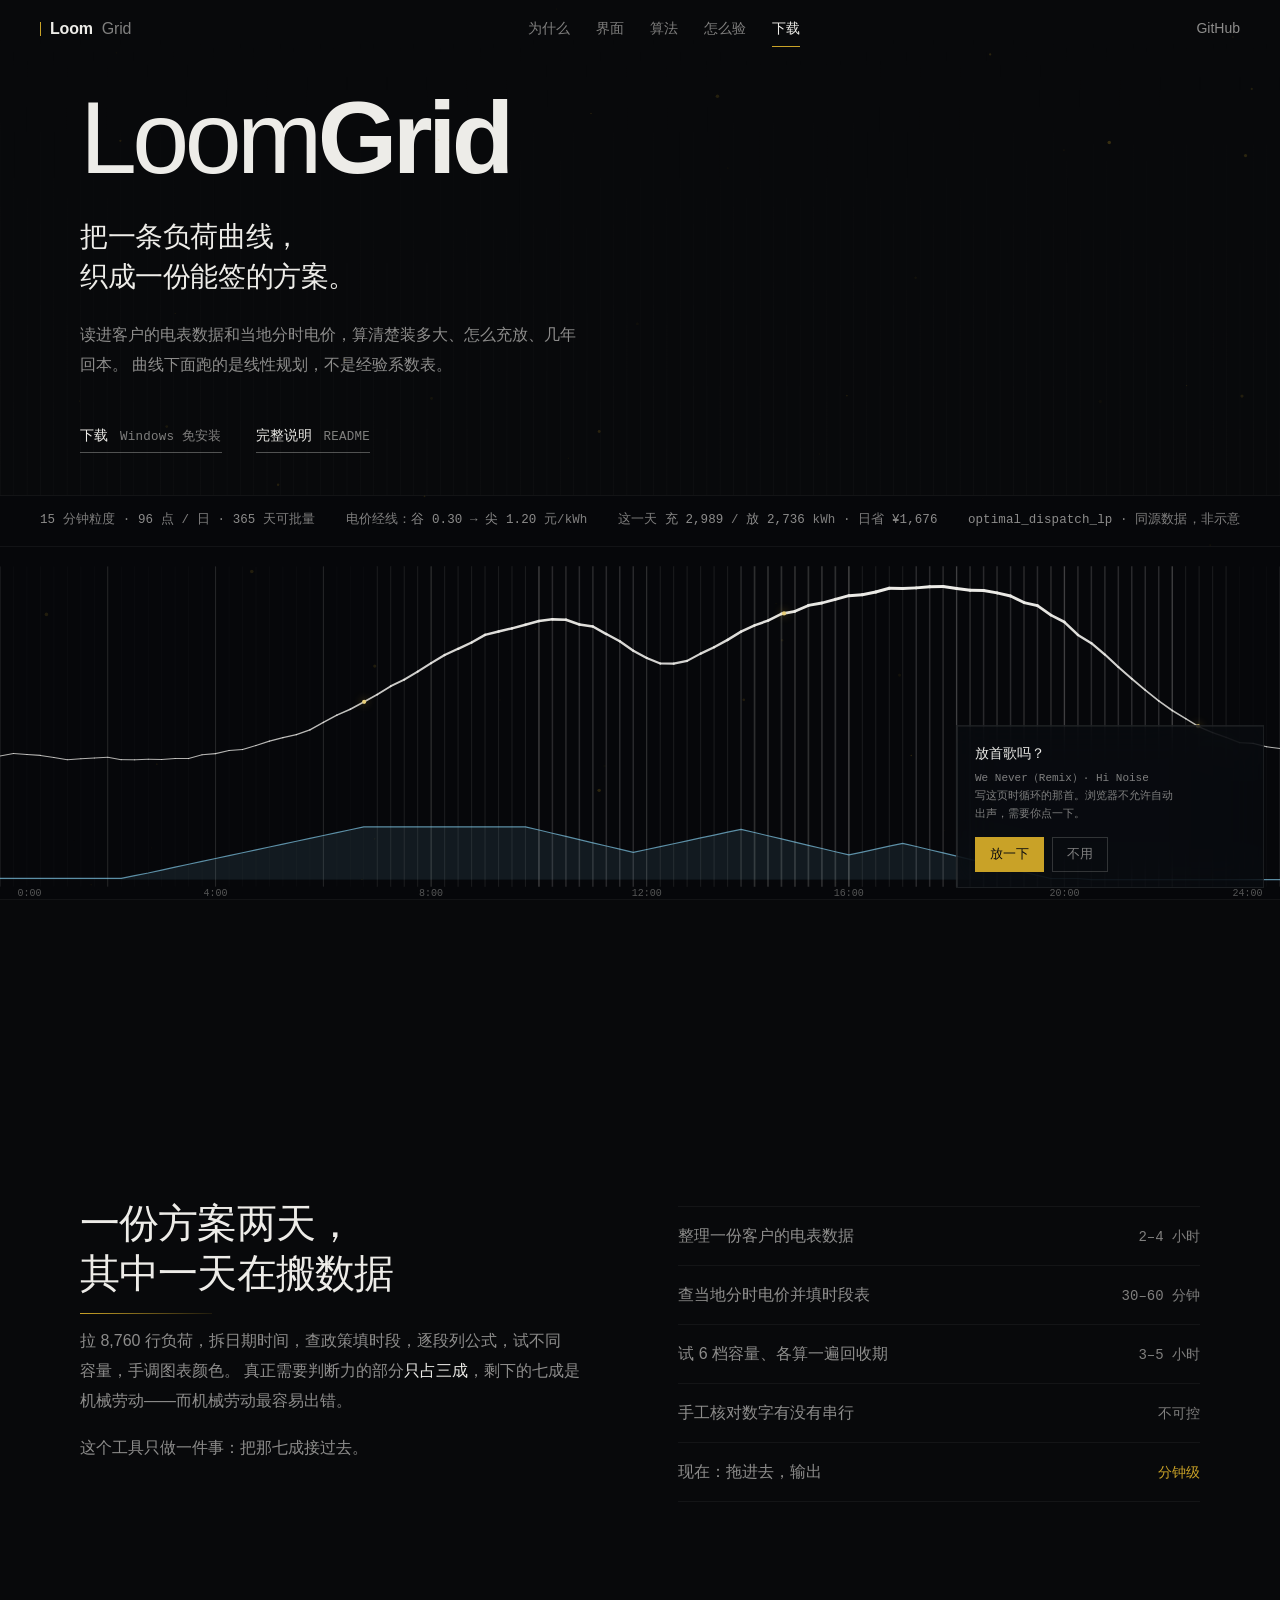
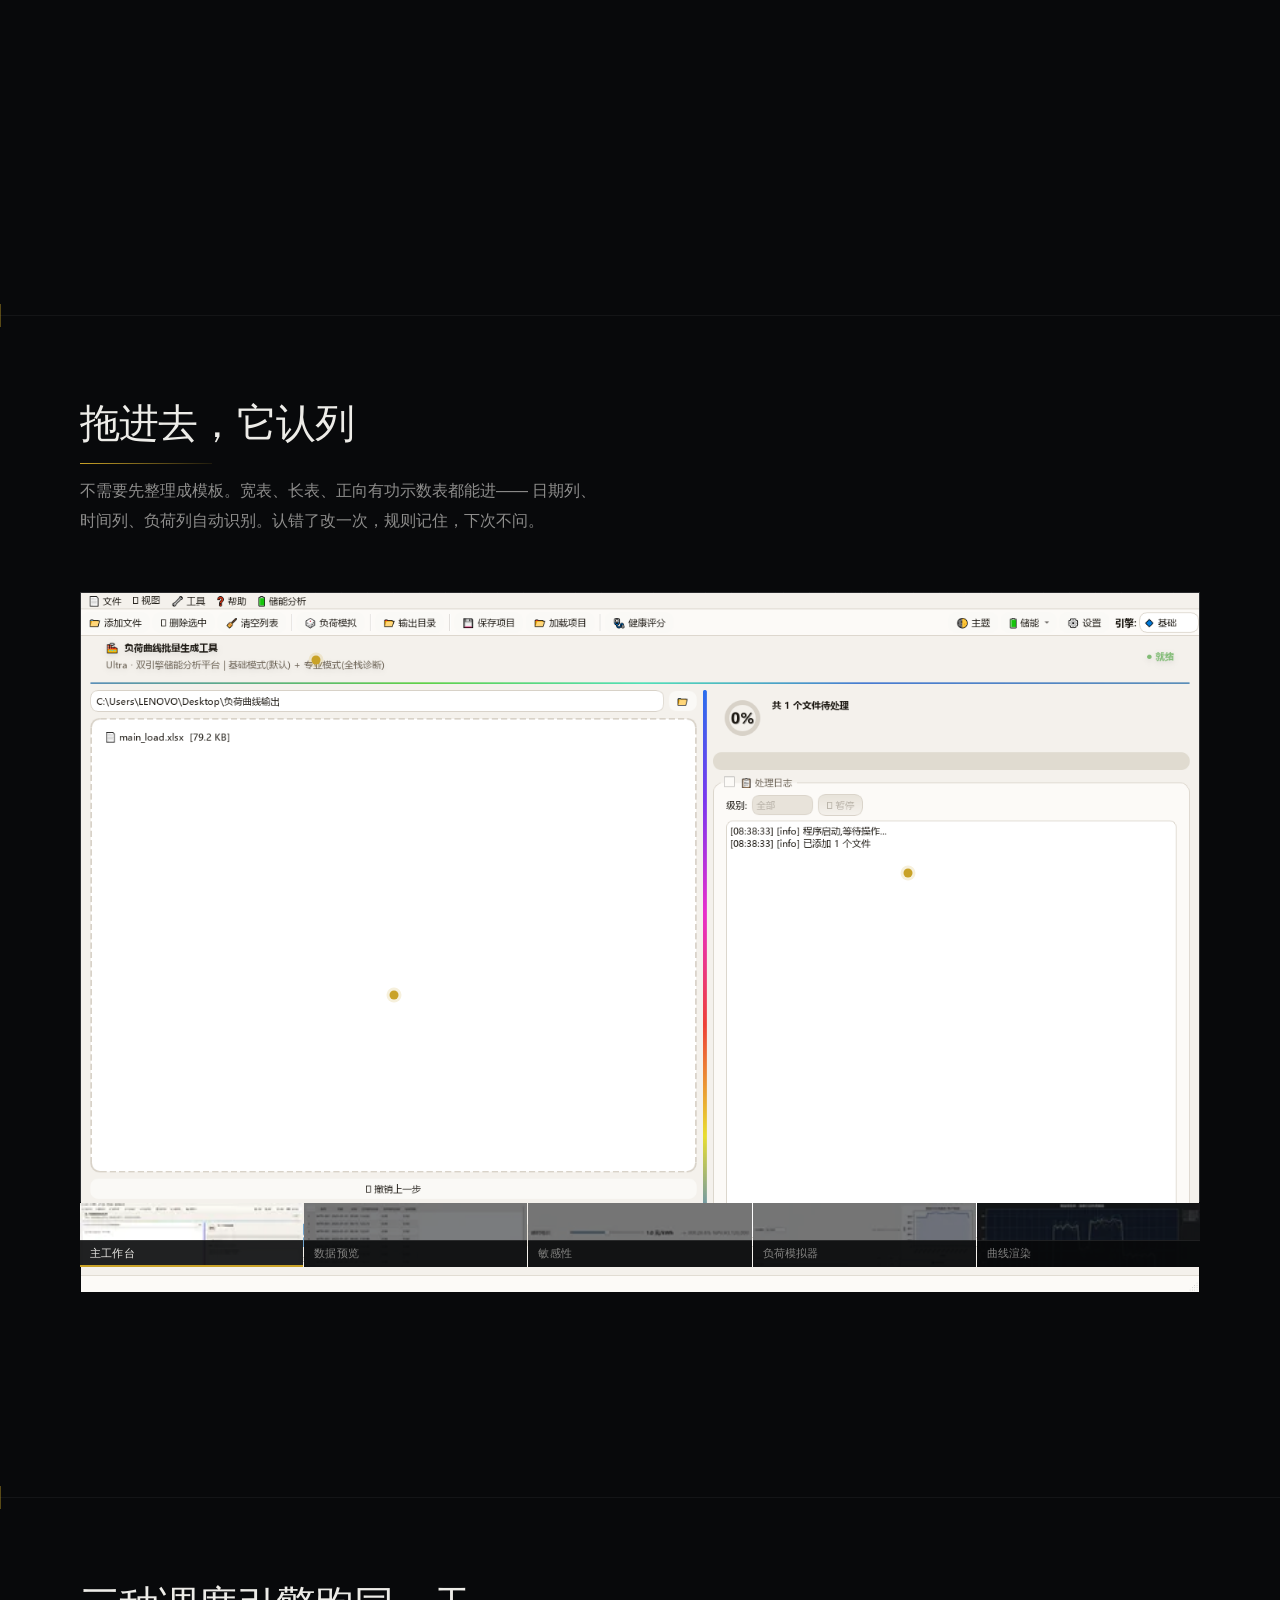
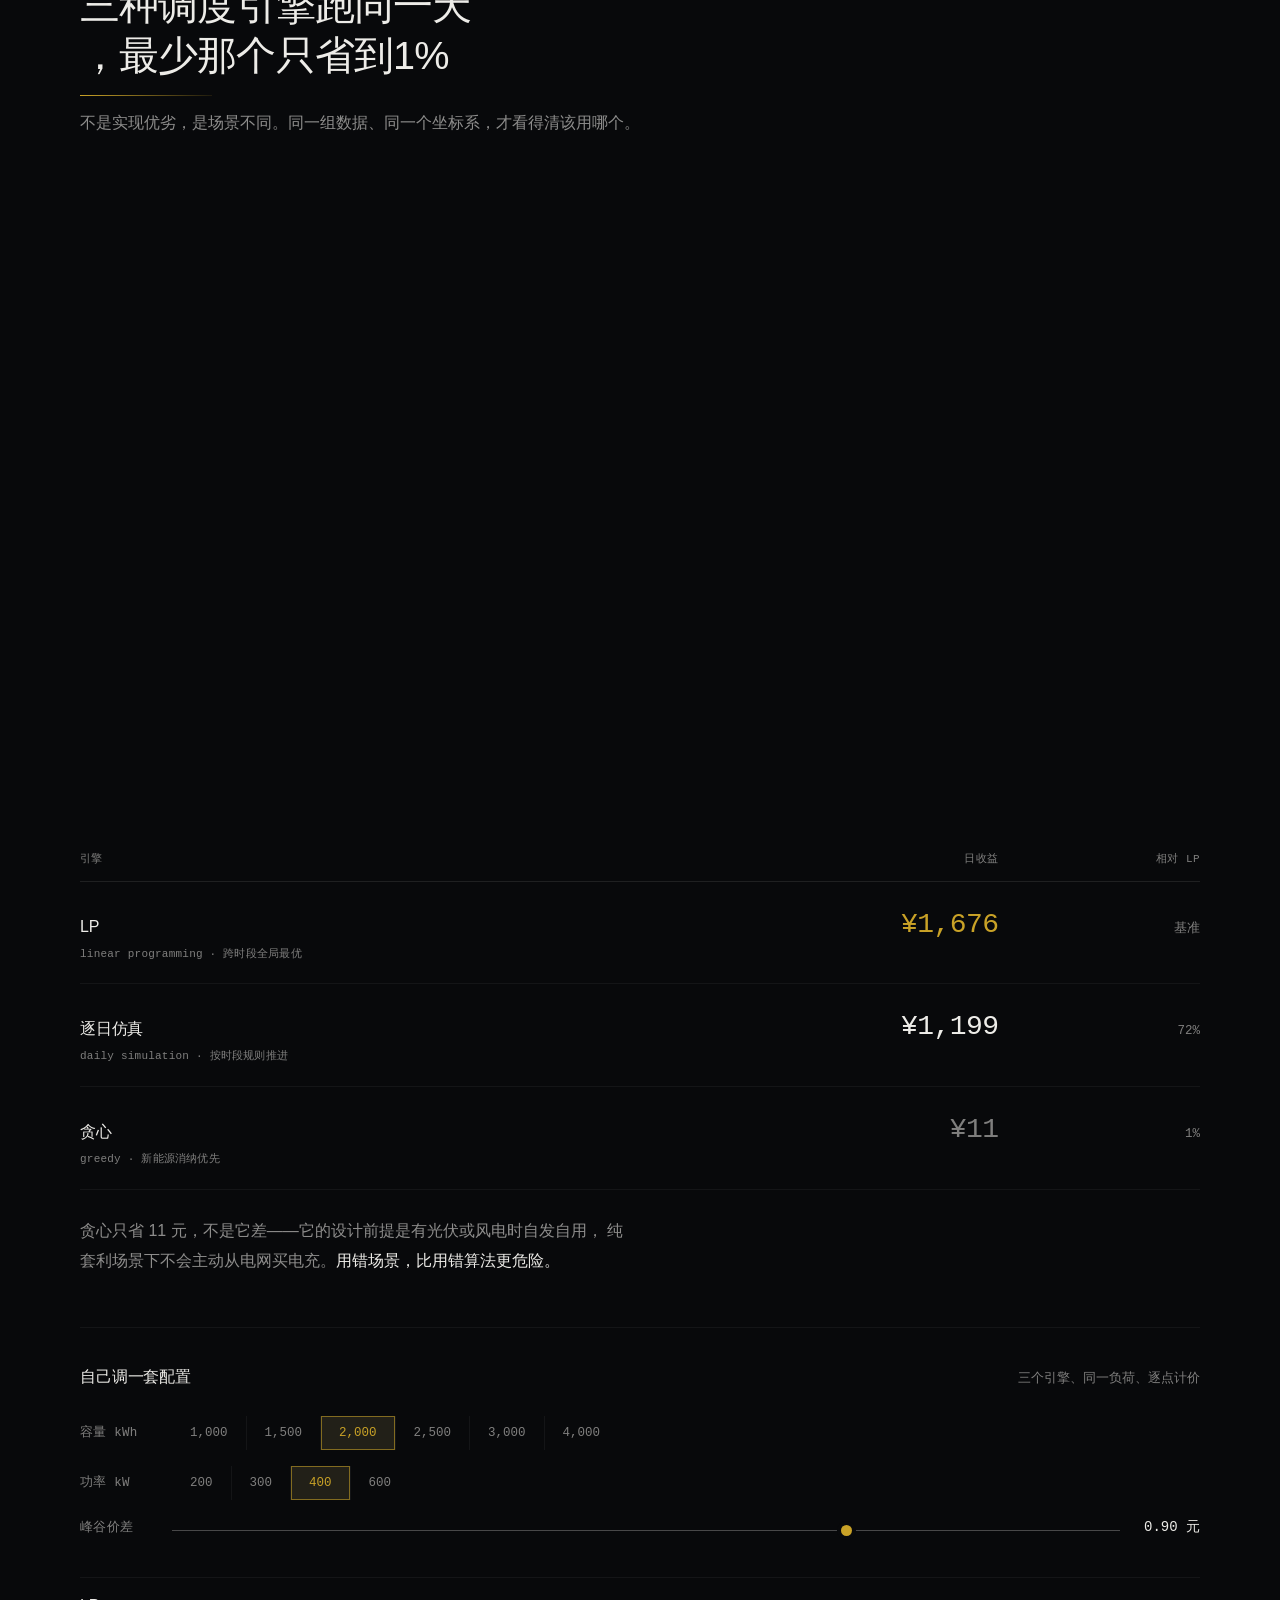
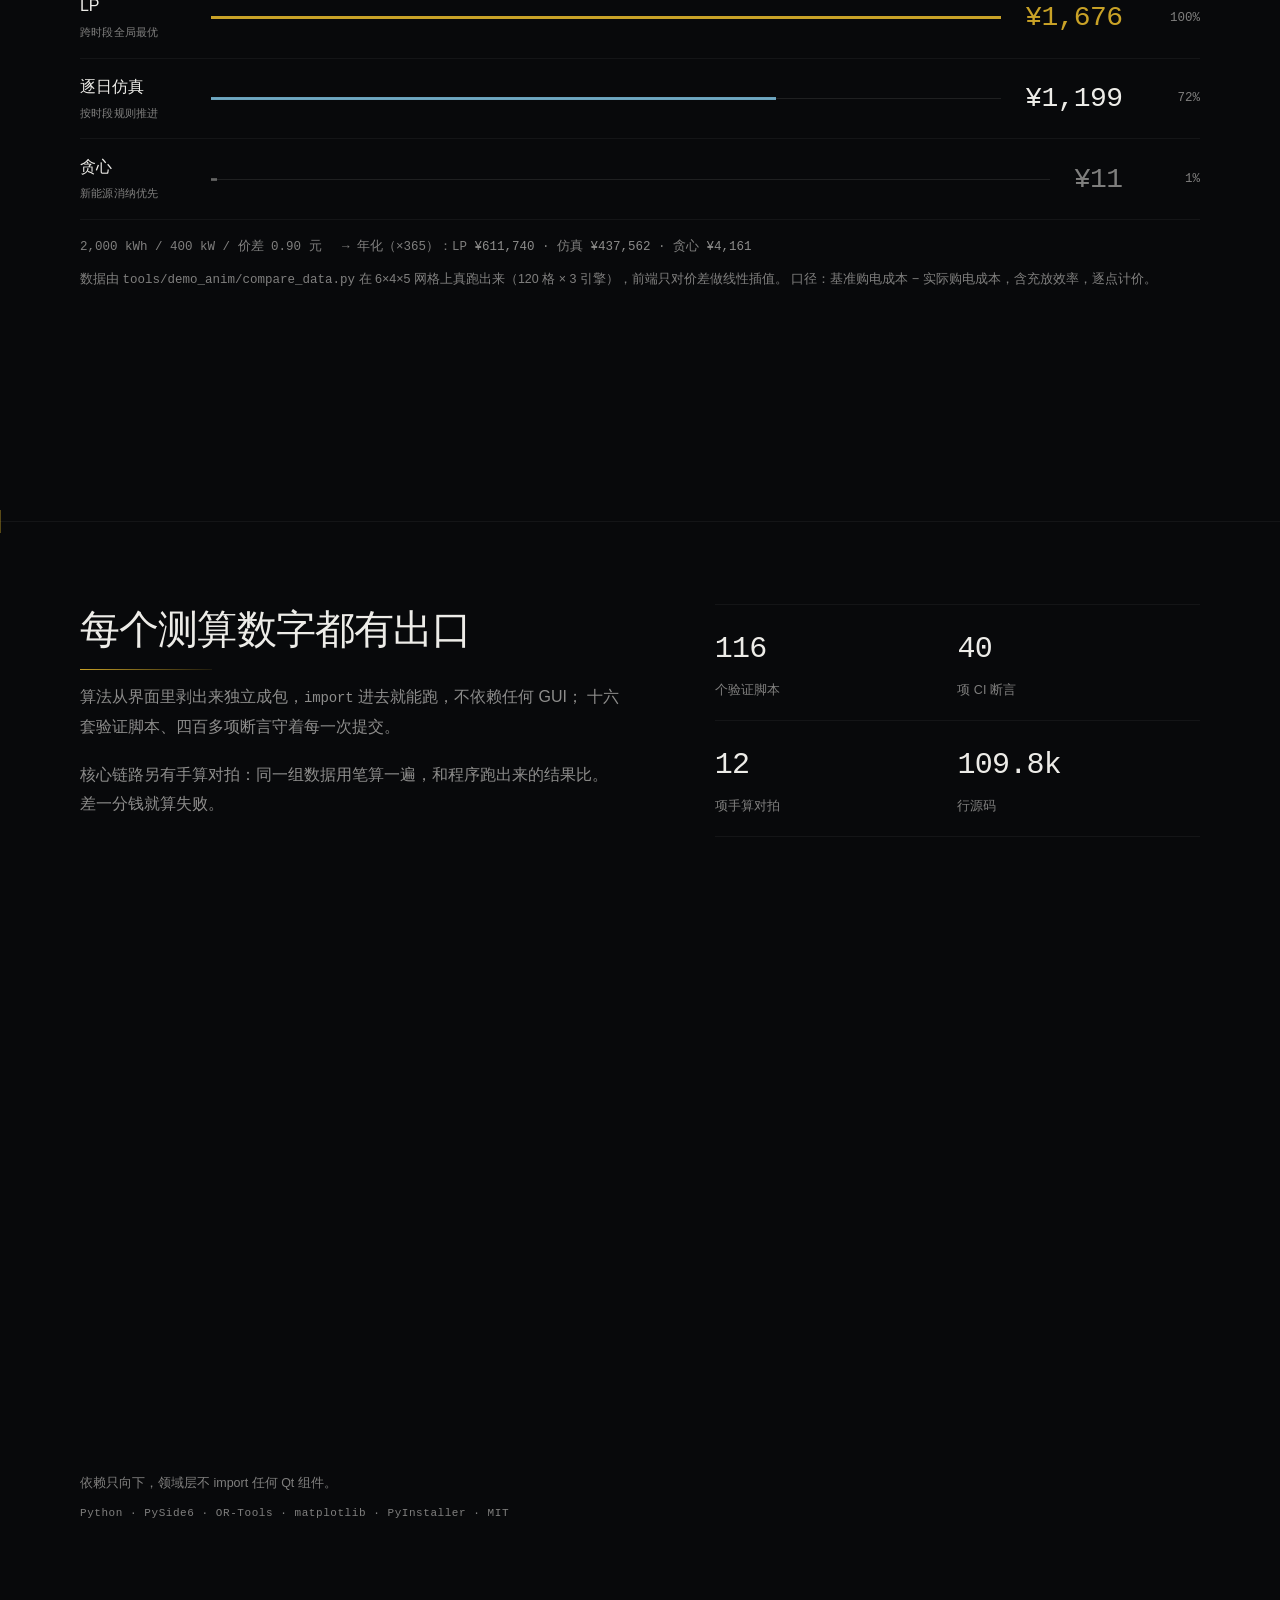
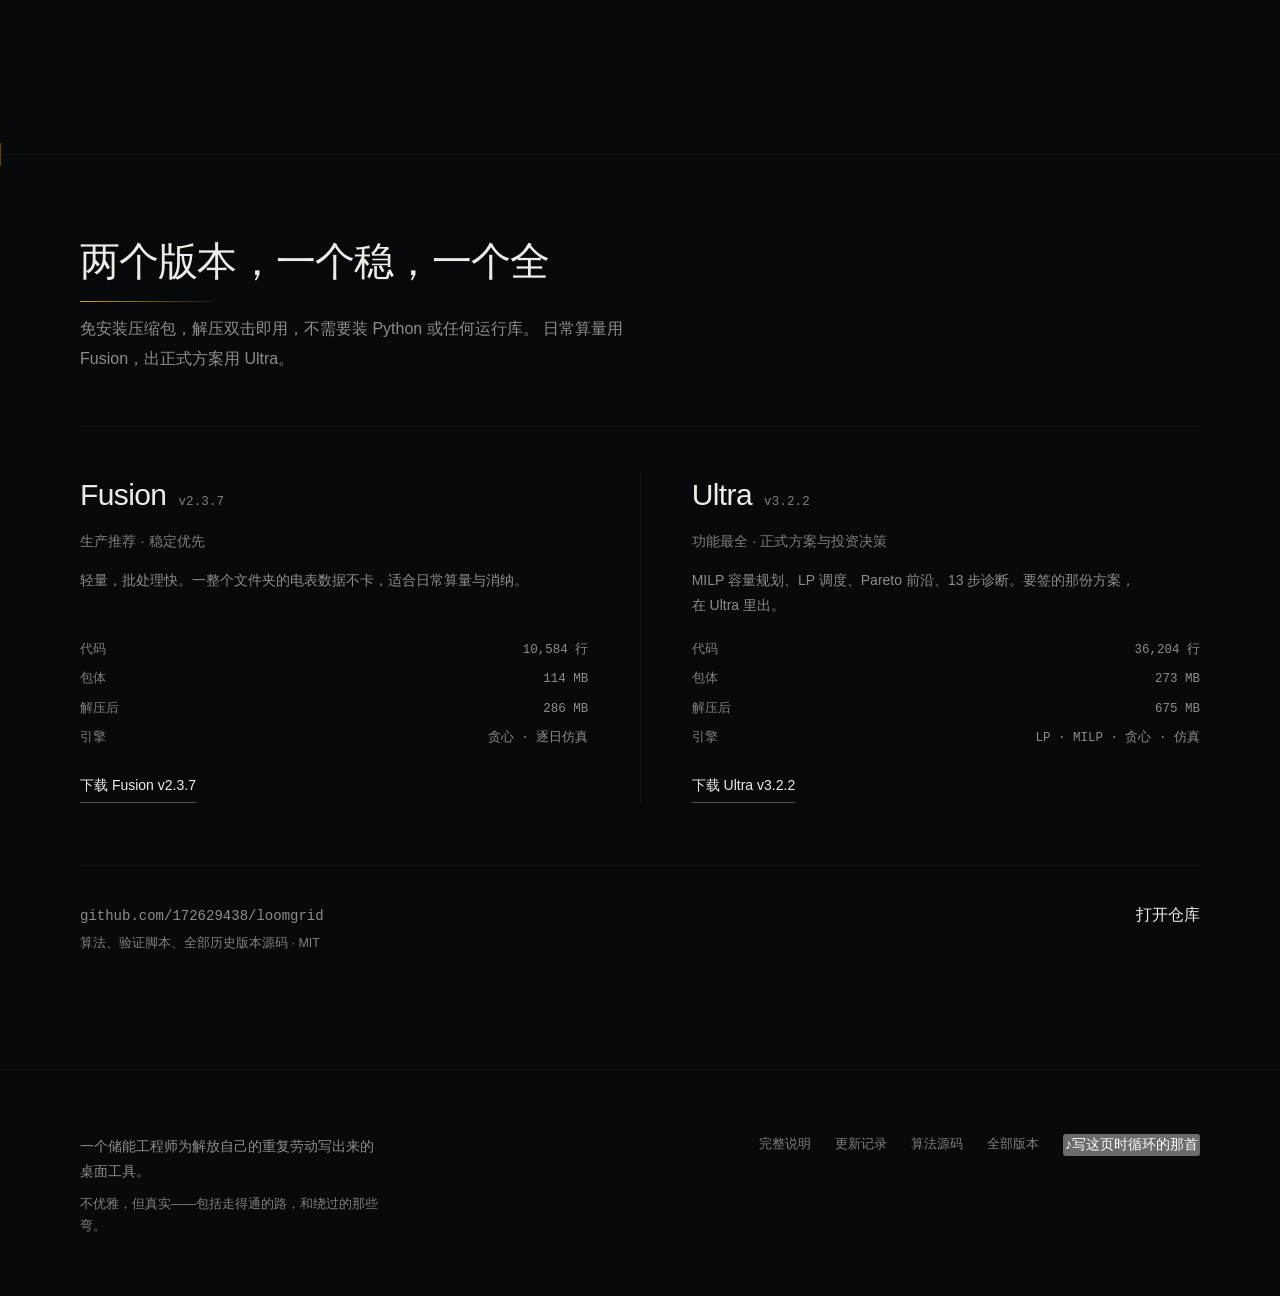
==== commit 45da8fea: "fix(docs): 五个数字对不上代码，改成实算值并加检查工具 逐一实测后发现的偏差（都是对外承诺，不是内部记录）：  | 项 | 文档原写 | 实测 | |---|---|---| | Fusio" ====
--- a/docs/index.html
+++ b/docs/index.html
@@ -4,7 +4,7 @@
 <meta charset="utf-8">
 <meta name="viewport" content="width=device-width, initial-scale=1">
 <title>LoomGrid · 工商业储能测算工作台</title>
-<meta name="description" content="读进客户的电表数据和当地分时电价，算清楚装多大、怎么充放、几年回本。算法可单独运行，433 项断言守着每一个数字。">
+<meta name="description" content="读进客户的电表数据和当地分时电价，算清楚装多大、怎么充放、几年回本。算法可单独运行，116 个验证脚本守着每一个数字。">
 <link rel="icon" href="assets/app.png" sizes="256x256">
 <link rel="apple-touch-icon" href="assets/app.png">
 <meta name="theme-color" content="#08090B">
@@ -23,7 +23,7 @@
 <meta property="og:locale" content="zh_CN">
 <meta name="twitter:card" content="summary_large_image">
 <meta name="twitter:title" content="LoomGrid · 把一条负荷曲线，织成一份能签的方案">
-<meta name="twitter:description" content="工商业储能测算工作台。线性规划求解，433 项断言守着每一个数字。">
+<meta name="twitter:description" content="工商业储能测算工作台。线性规划求解，116 个验证脚本守着每一个数字。">
 <meta name="twitter:image" content="https://172629438.github.io/loomgrid/assets/og.png">
 <script>
 /* 渐进增强：脚本可用才启用入场编排；否则整页静态完整可读 */
@@ -2122,10 +2122,10 @@
       </div>
 
       <div class="metrics">
-        <div class="metric"><div class="n">433</div><div class="l">项验证断言</div></div>
-        <div class="metric"><div class="n">16</div><div class="l">套验证脚本</div></div>
+        <div class="metric"><div class="n">116</div><div class="l">个验证脚本</div></div>
+        <div class="metric"><div class="n">40</div><div class="l">项 CI 断言</div></div>
         <div class="metric"><div class="n">12</div><div class="l">项手算对拍</div></div>
-        <div class="metric"><div class="n">110.8k</div><div class="l">行源码</div></div>
+        <div class="metric"><div class="n">109.8k</div><div class="l">行源码</div></div>
       </div>
     </div>
 
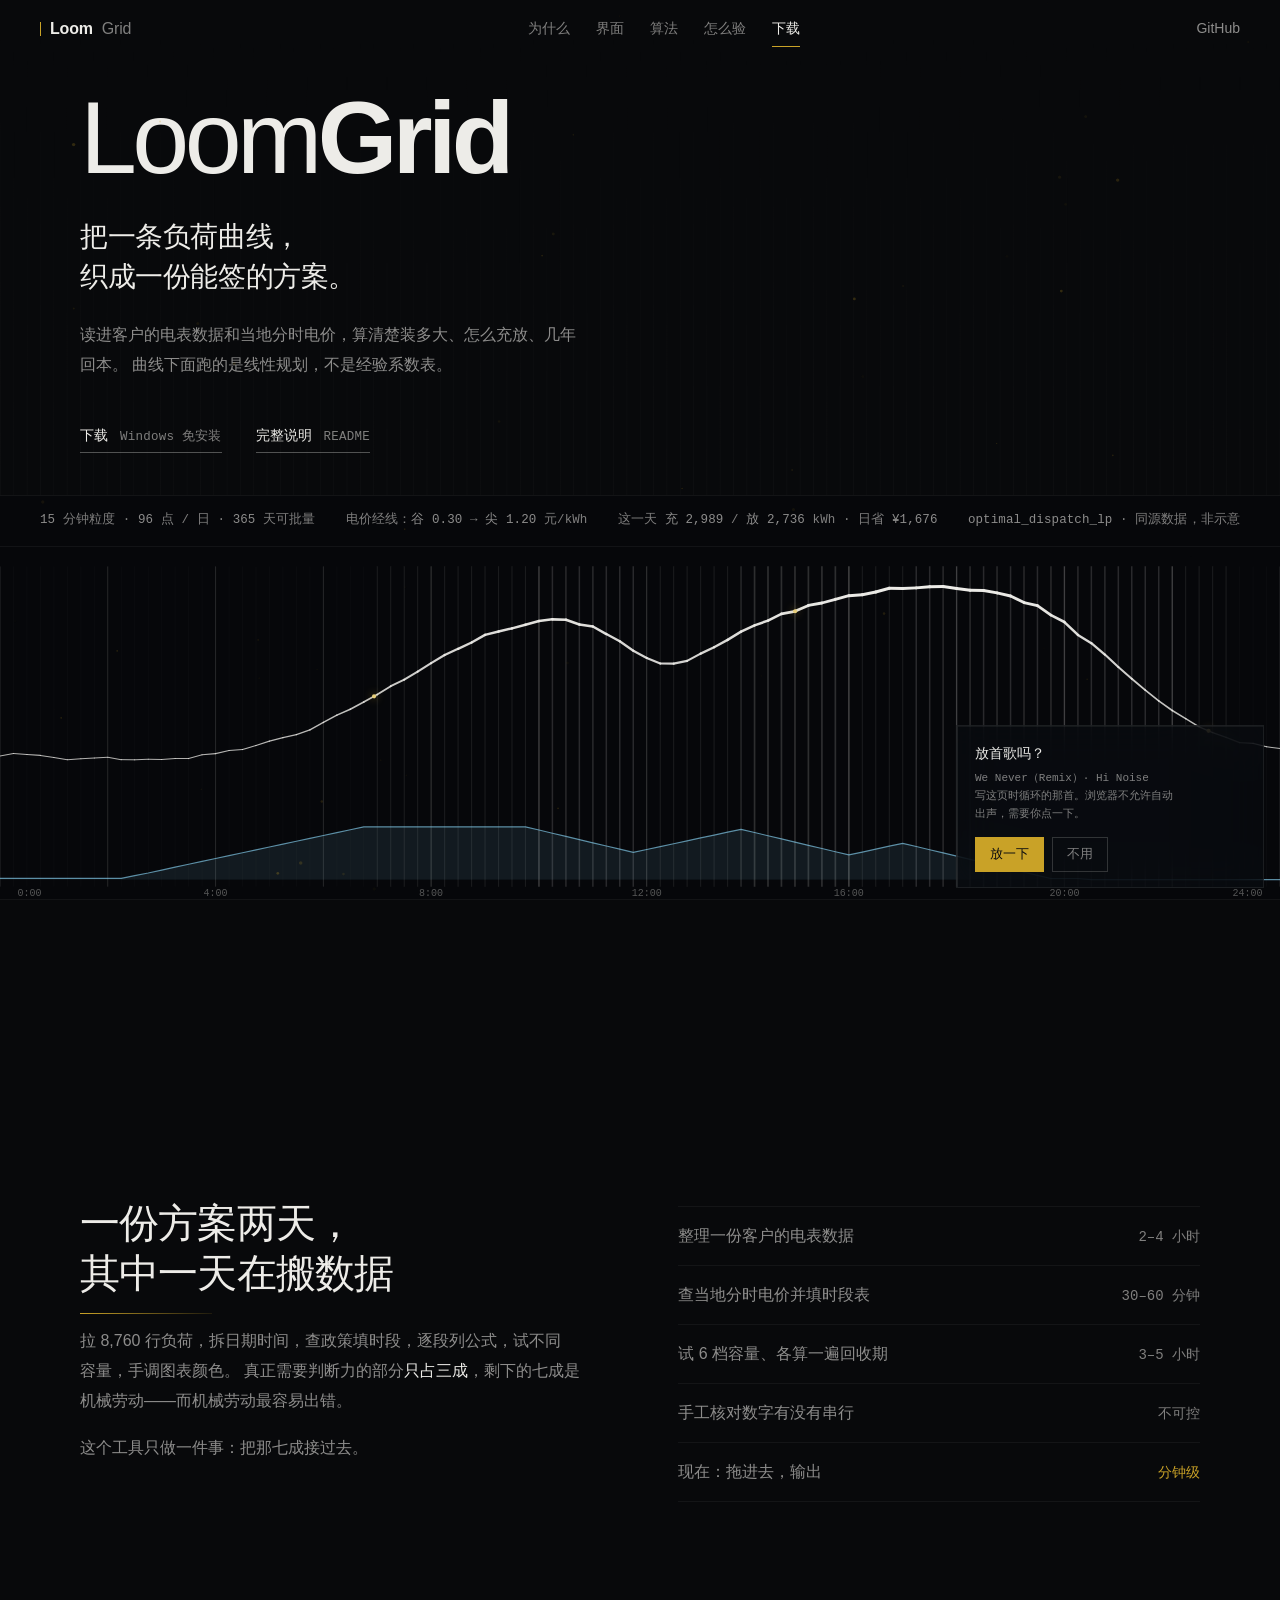
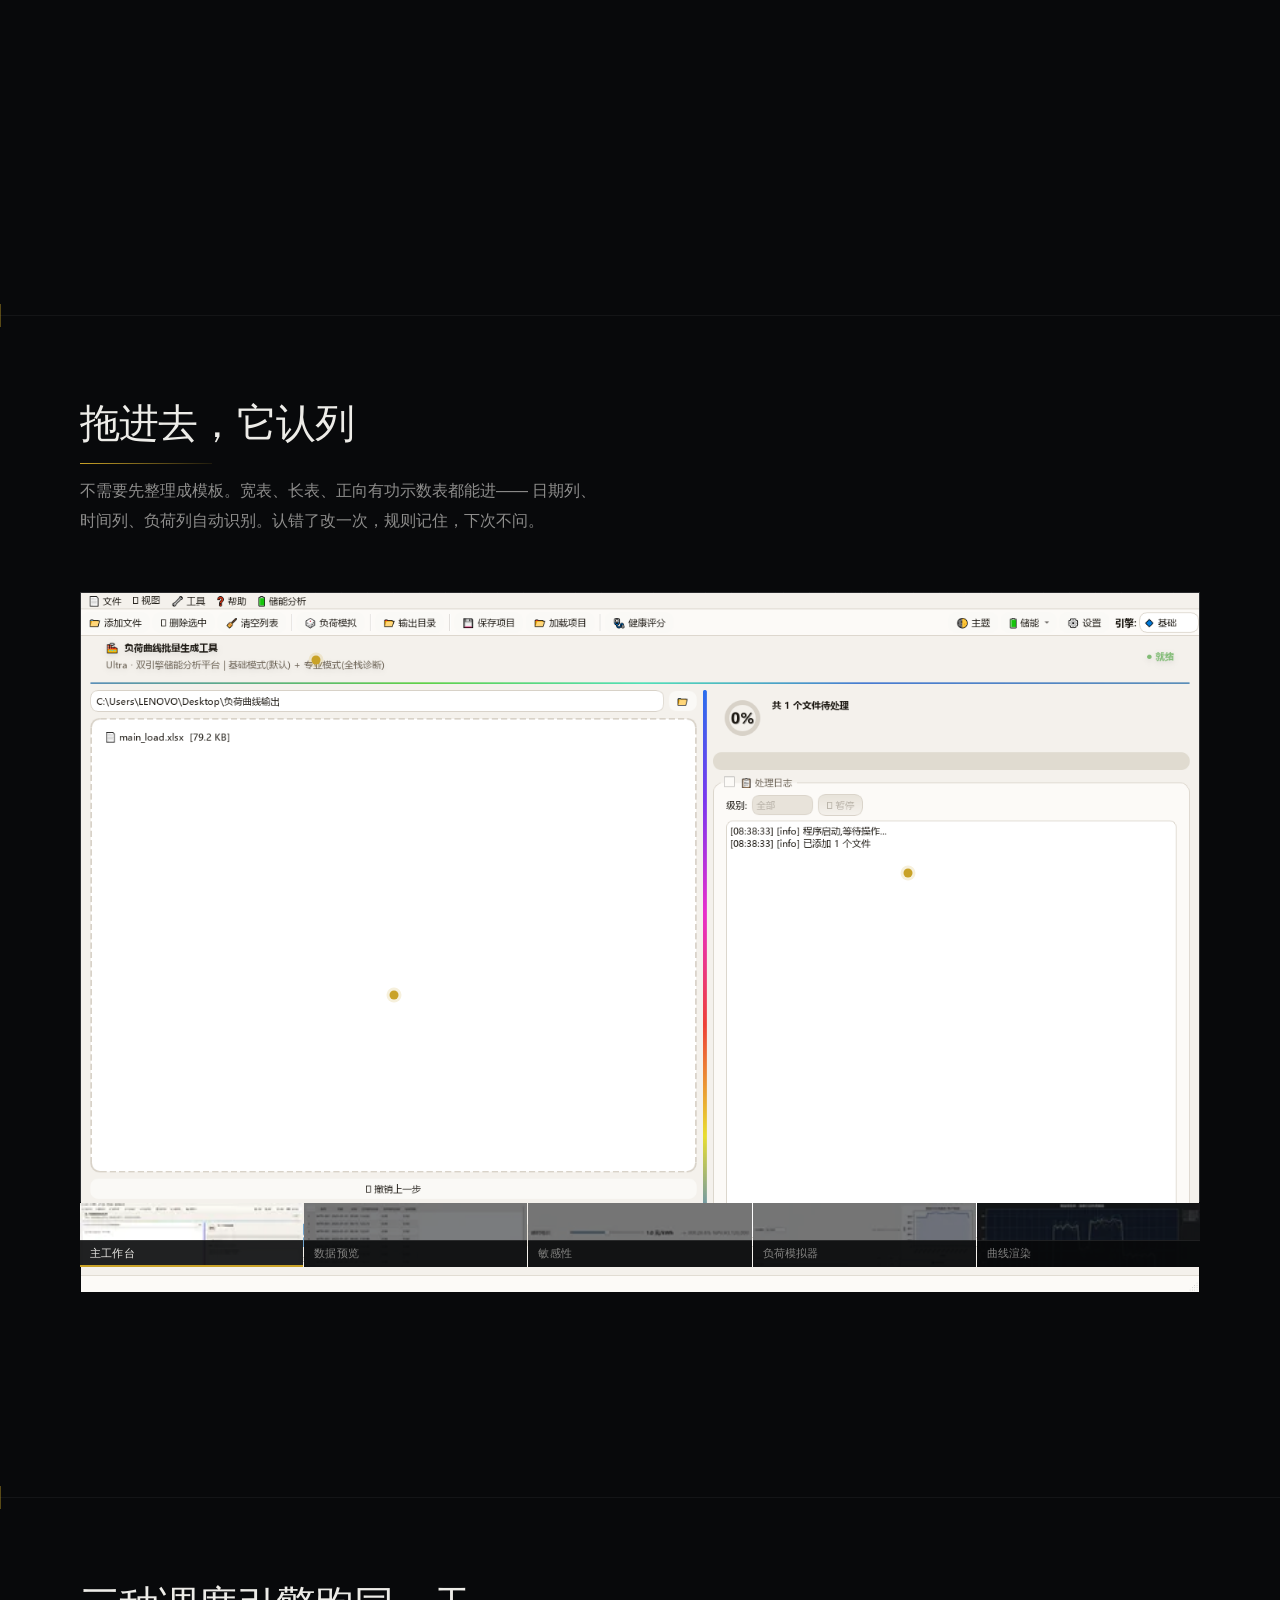
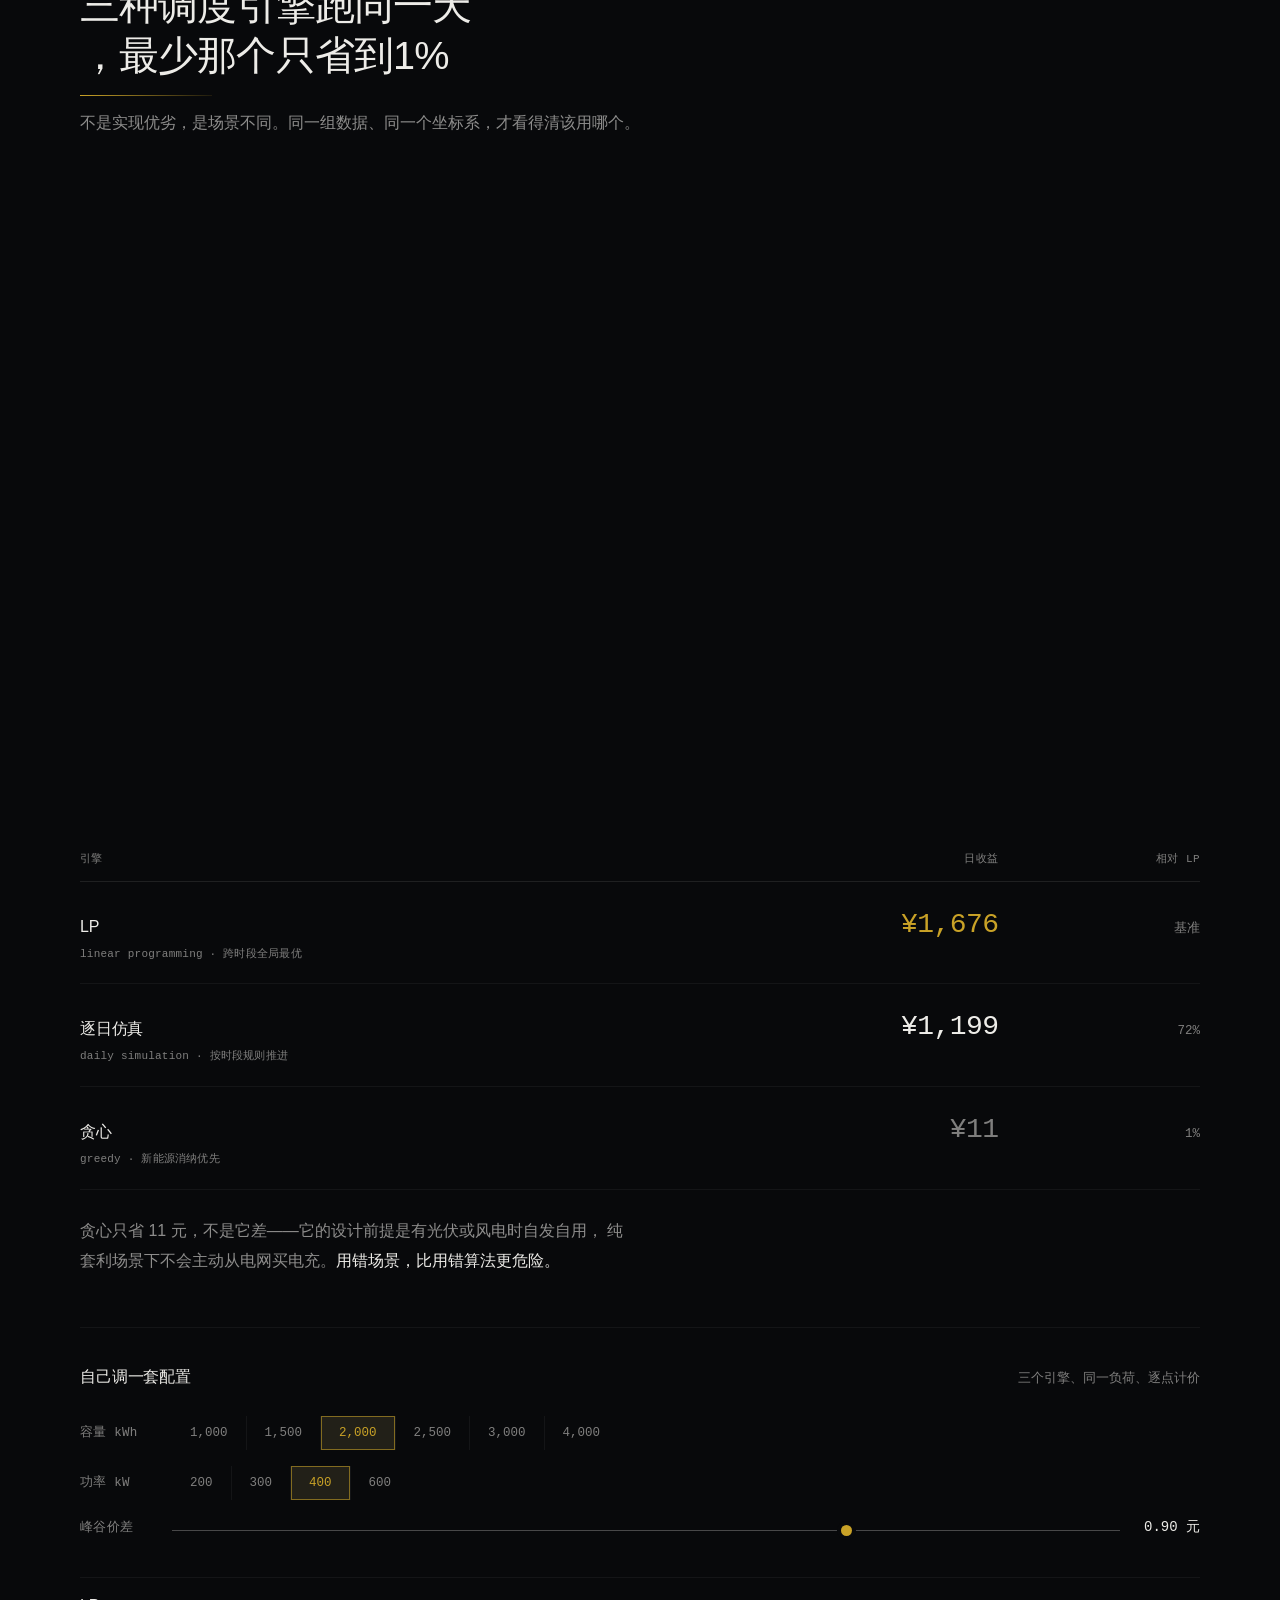
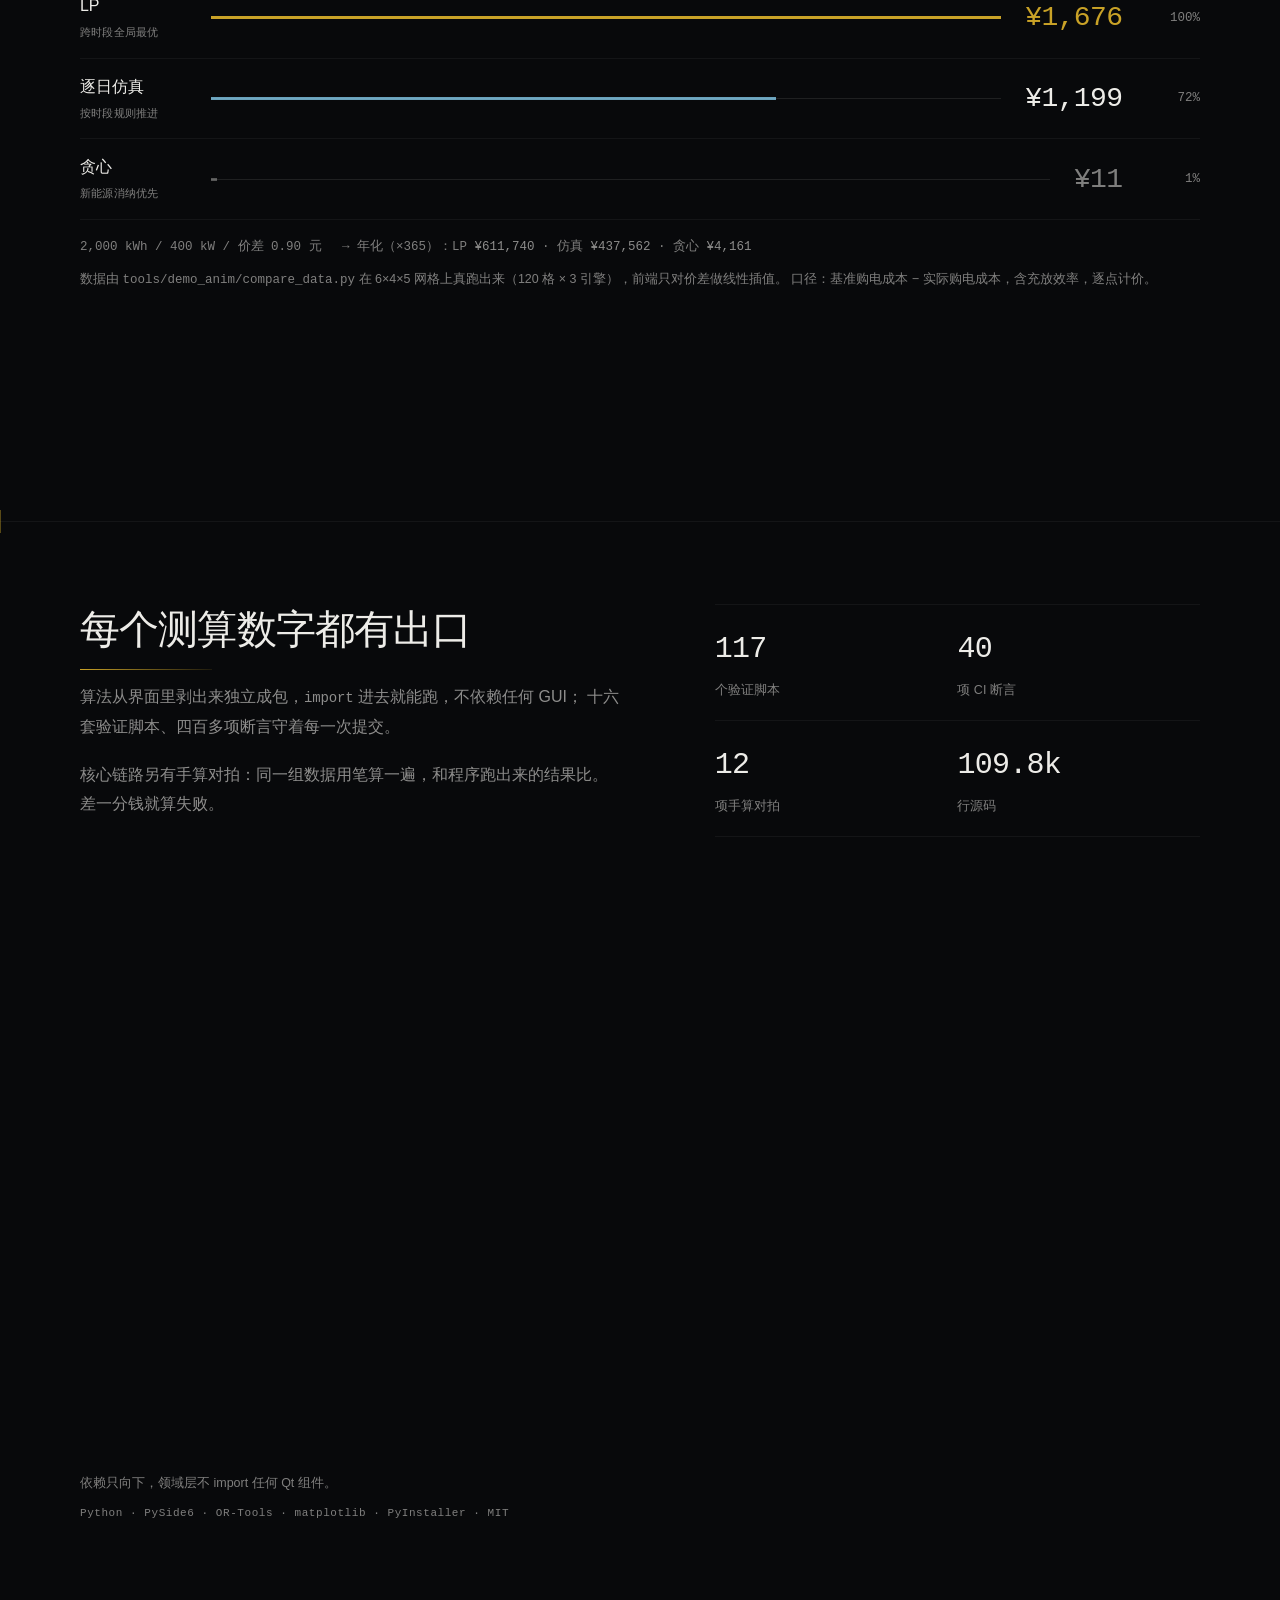
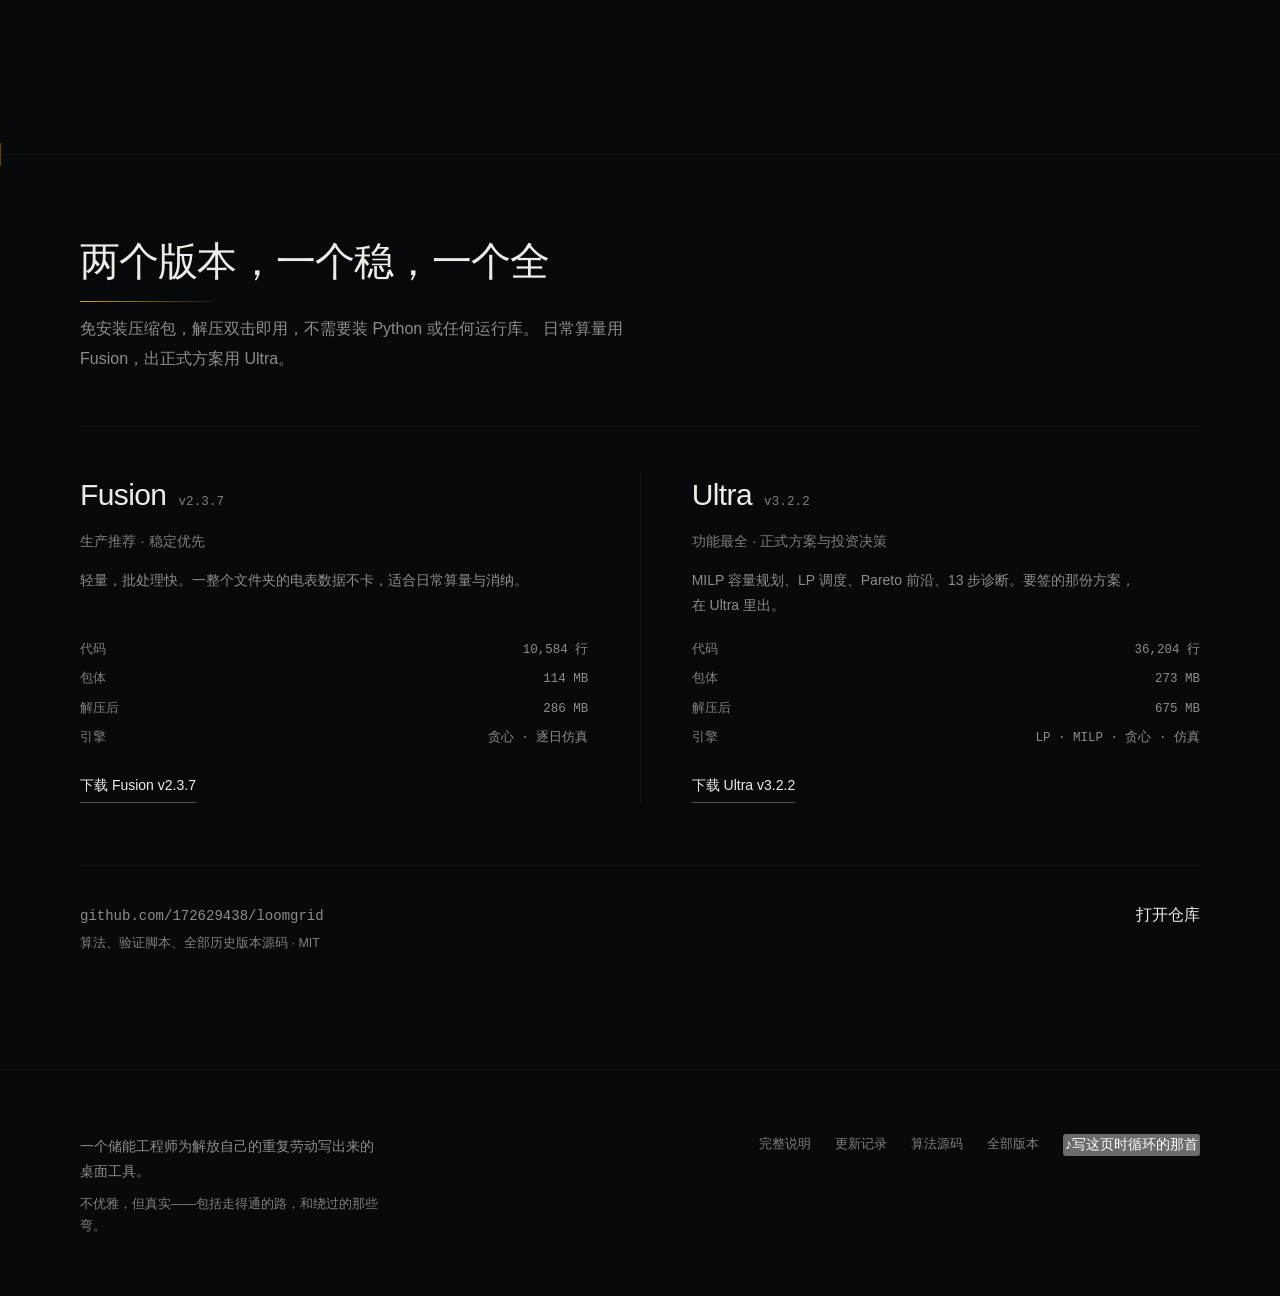
==== commit 90e51023: "docs(arch): 架构叙事与代码不符——Fusion 早就拆成五层了 原来整节讲「为什么坚持单文件」，说 algorithms/ 是唯一让步、剩下的 GUI 与业务 编排继续维持单文件、「打算做" ====
--- a/docs/index.html
+++ b/docs/index.html
@@ -4,7 +4,7 @@
 <meta charset="utf-8">
 <meta name="viewport" content="width=device-width, initial-scale=1">
 <title>LoomGrid · 工商业储能测算工作台</title>
-<meta name="description" content="读进客户的电表数据和当地分时电价，算清楚装多大、怎么充放、几年回本。算法可单独运行，116 个验证脚本守着每一个数字。">
+<meta name="description" content="读进客户的电表数据和当地分时电价，算清楚装多大、怎么充放、几年回本。算法可单独运行，117 个验证脚本守着每一个数字。">
 <link rel="icon" href="assets/app.png" sizes="256x256">
 <link rel="apple-touch-icon" href="assets/app.png">
 <meta name="theme-color" content="#08090B">
@@ -23,7 +23,7 @@
 <meta property="og:locale" content="zh_CN">
 <meta name="twitter:card" content="summary_large_image">
 <meta name="twitter:title" content="LoomGrid · 把一条负荷曲线，织成一份能签的方案">
-<meta name="twitter:description" content="工商业储能测算工作台。线性规划求解，116 个验证脚本守着每一个数字。">
+<meta name="twitter:description" content="工商业储能测算工作台。线性规划求解，117 个验证脚本守着每一个数字。">
 <meta name="twitter:image" content="https://172629438.github.io/loomgrid/assets/og.png">
 <script>
 /* 渐进增强：脚本可用才启用入场编排；否则整页静态完整可读 */
@@ -2122,7 +2122,7 @@
       </div>
 
       <div class="metrics">
-        <div class="metric"><div class="n">116</div><div class="l">个验证脚本</div></div>
+        <div class="metric"><div class="n">117</div><div class="l">个验证脚本</div></div>
         <div class="metric"><div class="n">40</div><div class="l">项 CI 断言</div></div>
         <div class="metric"><div class="n">12</div><div class="l">项手算对拍</div></div>
         <div class="metric"><div class="n">109.8k</div><div class="l">行源码</div></div>
@@ -2130,10 +2130,7 @@
     </div>
 
     <figure class="arch-fig fig reveal">
-      <picture>
-         <source srcset="assets/architecture.webp" type="image/webp">
-         <img src="assets/architecture.png" alt="四层架构：表现层、编排层、领域层、底座层，依赖只向下">
-       </picture>
+      <img src="assets/architecture.svg" alt="四层架构：表现层、编排层、领域层、底座层，依赖只向下；36,245 行 · 99 个类 · Ultra v3.2.9 · Fusion v2.3.8">
     </figure>
     <p class="sub" style="margin-top:14px">
       依赖只向下，领域层不 import 任何 Qt 组件。
